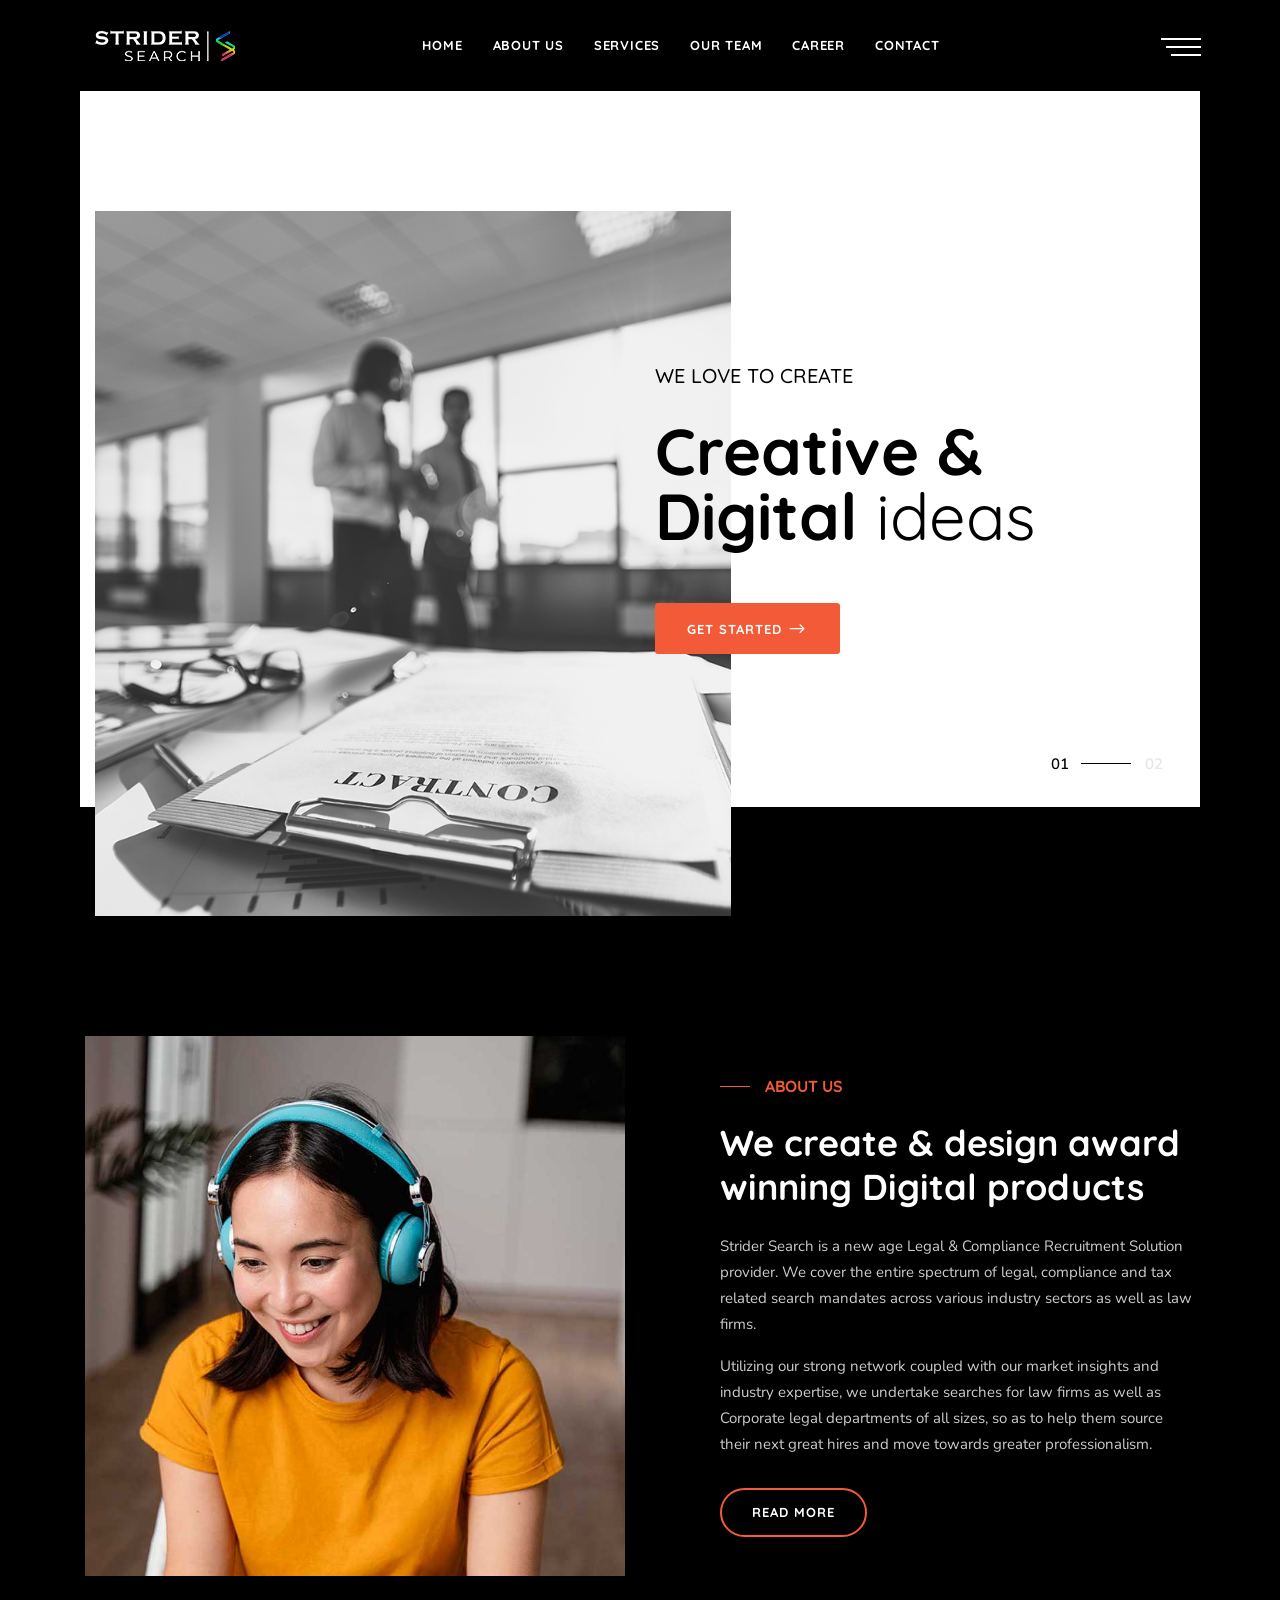
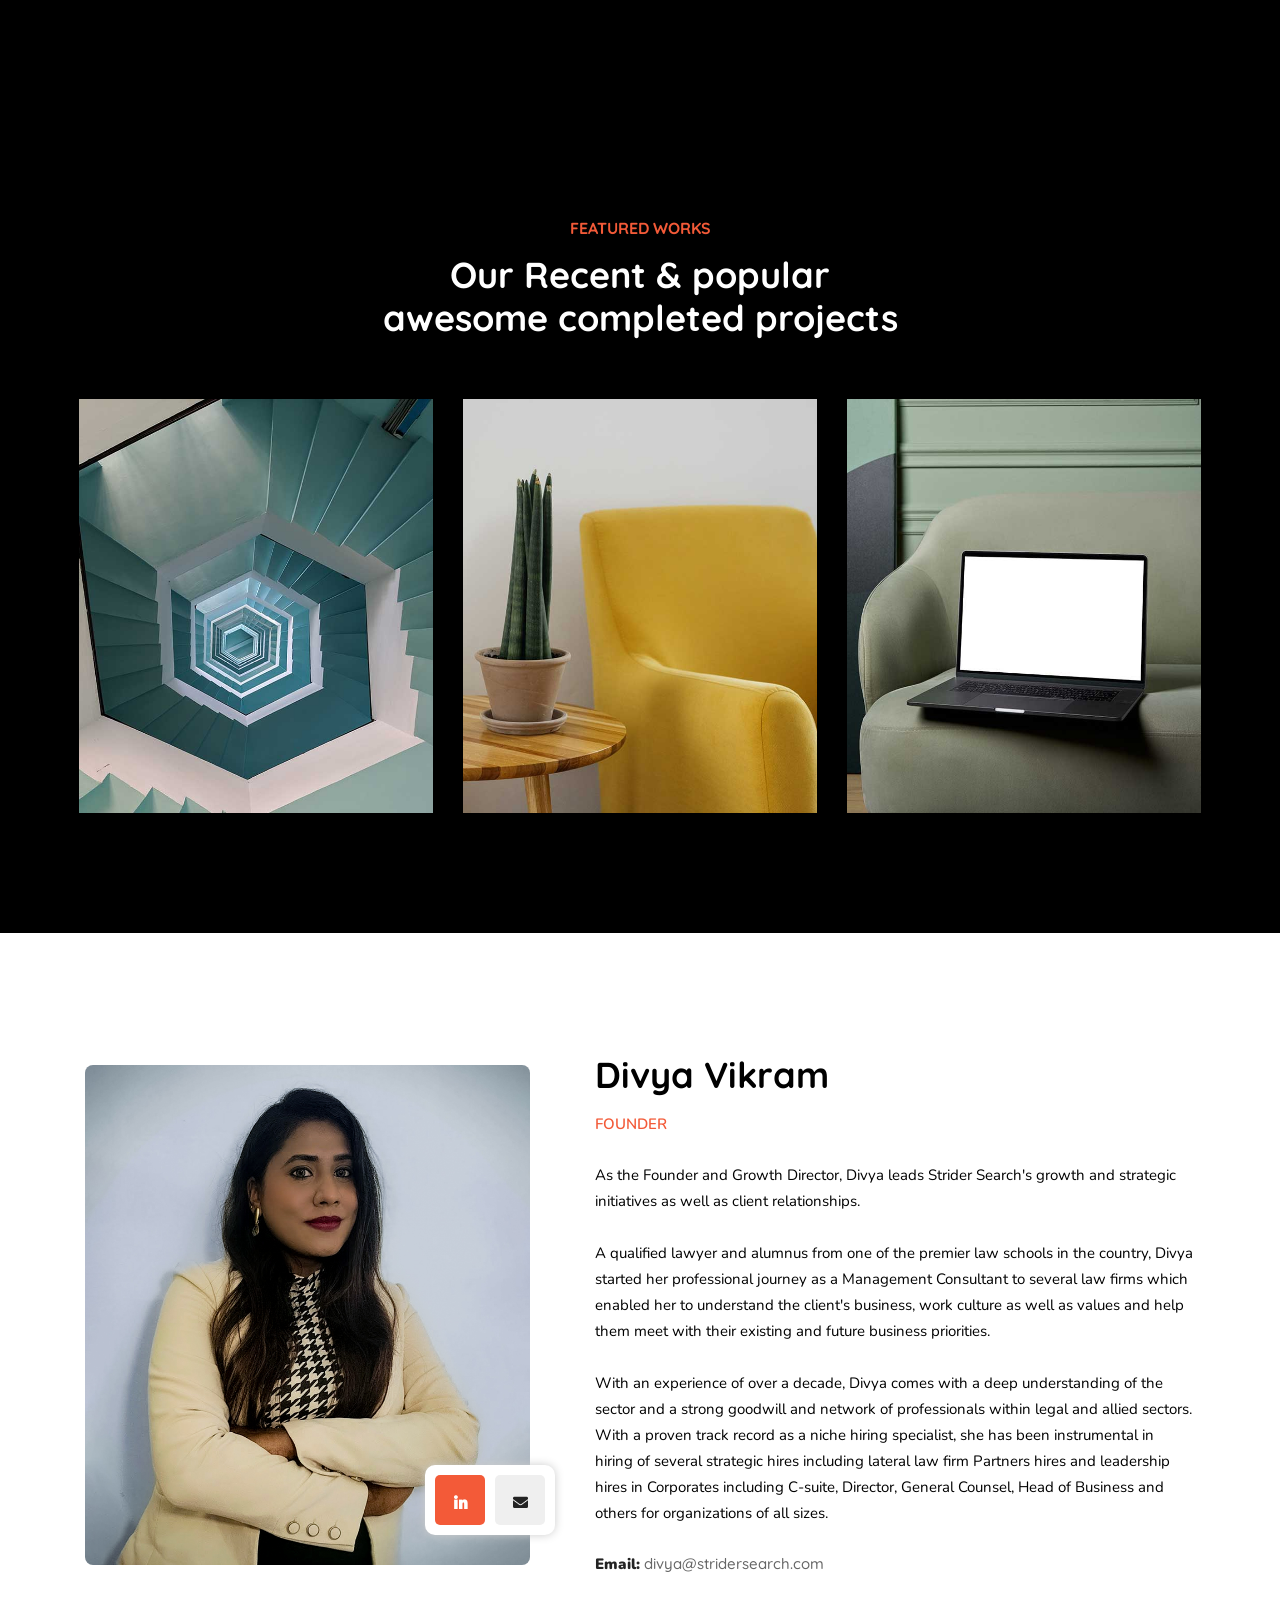
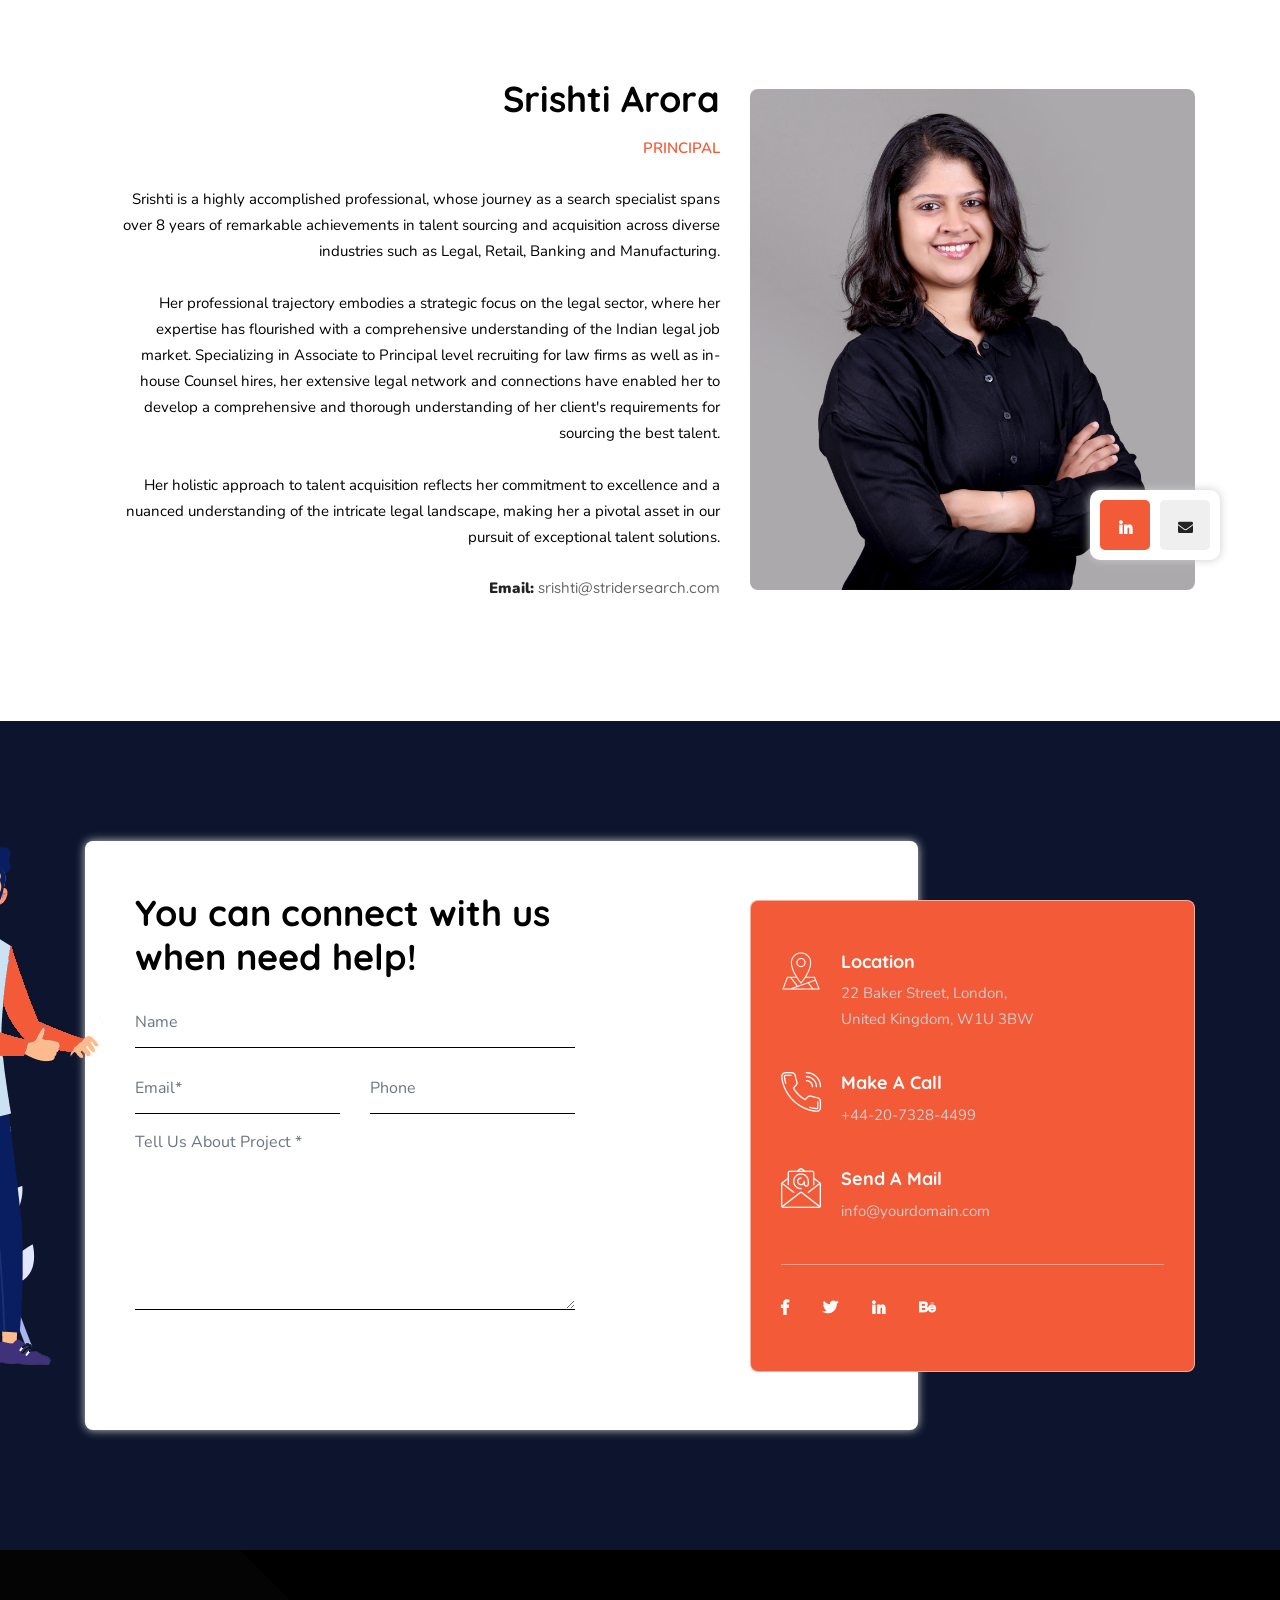
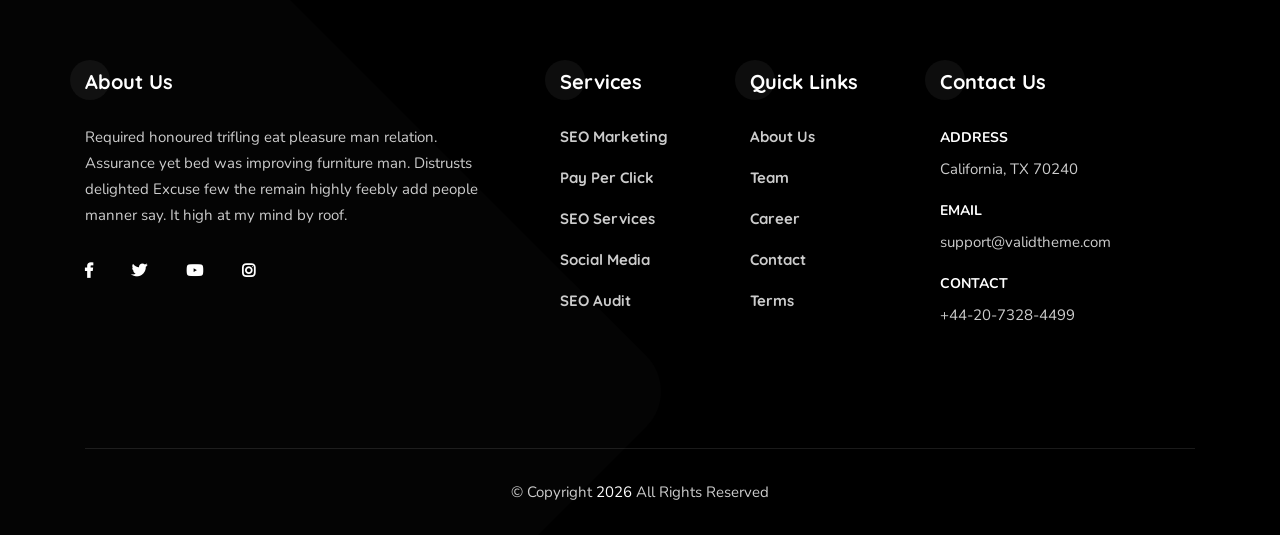
==== index.html @ b48a9e36 "this is first commit when project uploaded on github" ====
<!DOCTYPE html>
<html lang="en">
<head>
    <meta charset="utf-8">
    <meta http-equiv="X-UA-Compatible" content="IE=edge">
    <meta name="viewport" content="width=device-width, initial-scale=1">
    <meta name="description" content="">
    <title>Strider Search - Homepage</title>
    <link rel="shortcut icon" href="assets/img/favicon.png" type="image/x-icon">
    <link href="https://fonts.googleapis.com/css2?family=Montserrat:wght@100;200;300;400;500;600&display=swap" rel="stylesheet">
    <link href="assets/css/bootstrap.min.css" rel="stylesheet" />
    <link href="assets/css/font-awesome.min.css" rel="stylesheet" />
    <link href="assets/css/themify-icons.css" rel="stylesheet" />
    <link href="assets/css/flaticon-set.css" rel="stylesheet" />
    <link href="assets/css/elegant-icons.css" rel="stylesheet" />
    <link href="assets/css/magnific-popup.css" rel="stylesheet" />
    <link href="assets/css/owl.carousel.min.css" rel="stylesheet" />
    <link href="assets/css/owl.theme.default.min.css" rel="stylesheet" />
    <link href="assets/css/animate.css" rel="stylesheet" />
    <link href="assets/css/bootsnav.css" rel="stylesheet" />
    <link href="style.css" rel="stylesheet">
    <link href="assets/css/responsive.css" rel="stylesheet" />
    <!-- ========== End Stylesheet ========== -->
</head>
<body class="dark-layout">
    <div id="site-preloader" class="site-preloader">
        <div class="loader-wrap">
            <div class="ring">
                <span></span>
            </div>
            <h2>Strider Search</h2>
        </div>
    </div>
    <!-- large modal -->
<div class="modal fade" id="largeModal" tabindex="-1" role="dialog" aria-labelledby="basicModal" aria-hidden="true">
    <div class="modal-dialog modal-lg">
      <div class="modal-content">
        <div class="modal-header">
          <h4 class="modal-title" id="myModalLabel" style="color:#000;">About Us</h4>
          <button type="button" class="close" data-dismiss="modal" aria-label="Close">
            <span aria-hidden="true">&times;</span>
          </button>
        </div>
        <div class="modal-body">
            <p>
                Strider Search is a new age Legal & Compliance Recruitment Solution provider.  We cover the entire spectrum of legal, compliance and tax related search mandates across various industry sectors as well as law firms. <br><br>
                Utilizing our strong network coupled with our market insights and industry expertise, we undertake searches for law firms as well as Corporate legal departments of all sizes, so as to help them source their next great hires and move towards greater professionalism.<br><br>
                As strategic search partners, we are committed to not just find and attract but also retain talented professionals so that these trailblazers can continue pushing new boundaries. Our vision is to assist our clients in the search of outstanding talent, who will become visionary leaders of tomorrow. We believe in achieving this while working on every search assignment through thorough communication, utmost integrity, and total dedication.<br><br>
                Our team of highly experienced professionals with extensive industry & domain knowledge are specialists in Practice Acquisition, M&A and Consolidations of firms and practices. We partner with clients in effective management, ensure quality vetting process, undertake thorough candidate due diligence and adopt global best practices to remain competitive. Large Database of candidates gathered through Market Intelligence and Head Hunting gives us an edge over others.
            </p>
        </div>
      </div>
    </div>
  </div>
    <header id="home">
        <!-- Start Navigation -->
        <nav class="navbar navbar-default navbar-fixed white no-background bootsnav">
            <div class="container-full">

                <!-- Start Atribute Navigation -->
                <div class="attr-nav">
                    <ul>
                        <li class="side-menu">
                            <a href="#">
                                <span class="bar-1"></span>
                                <span class="bar-2"></span>
                                <span class="bar-3"></span>
                            </a>
                        </li>
                    </ul>
                </div>        
                <!-- End Atribute Navigation -->

                <!-- Start Header Navigation -->
                <div class="navbar-header">
                    <button type="button" class="navbar-toggle" data-toggle="collapse" data-target="#navbar-menu">
                        <i class="fa fa-bars"></i>
                    </button>
                    <a class="navbar-brand" href="index.html">
                        <img src="assets/img/logo.png" class="logo logo-display" alt="Logo">
                    </a>
                </div>
                <!-- End Header Navigation -->

                <div class="collapse navbar-collapse" id="navbar-menu">
                    <ul class="nav navbar-nav navbar-center" data-in="fadeInDown" data-out="fadeOutUp">
                        <li>
                            <a href="#home" class="js-anchor-link">Home</a>
                        </li>
                        <li>
                            <a href="#about-us" class="js-anchor-link">About Us</a>
                        </li>
                        <li>
                            <a href="#our-services" class="js-anchor-link">Services</a>
                        </li>
                        <li>
                            <a href="#our-team" class="js-anchor-link">Our Team</a>
                        </li>
                        <li><a href="#career" class="js-anchor-link">career</a></li>
                        <li><a href="#contact-us" class="js-anchor-link">contact</a></li>
                    </ul>
                </div><!-- /.navbar-collapse -->
            </div>

            <!-- Start Side Menu -->
            <div class="side">
                <a href="#" class="close-side"><i class="icon_close"></i></a>
                <div class="widget">
                    <img src="assets/img/logo.png" alt="Logo">
                    <p>
                        Arrived compass prepare an on as. Reasonable particular on my it in sympathize. Size now easy eat hand how. Unwilling he departure elsewhere dejection at. Heart large seems may purse means few blind.
                    </p>
                </div>
                <div class="widget address">
                    <div>
                        <ul>
                            <li>
                                <div class="content">
                                    <p>Address</p> 
                                    <strong>California, TX 70240</strong>
                                </div>
                            </li>
                            <li>
                                <div class="content">
                                    <p>Email</p> 
                                    <strong>support@validtheme.com</strong>
                                </div>
                            </li>
                            <li>
                                <div class="content">
                                    <p>Contact</p> 
                                    <strong>+44-20-7328-4499</strong>
                                </div>
                            </li>
                        </ul>
                    </div>
                </div>
                <div class="widget newsletter">
                    <h4 class="title">Get Subscribed!</h4>
                    <form action="#">
                        <div class="input-group stylish-input-group">
                            <input type="email" placeholder="Enter your e-mail" class="form-control" name="email">
                            <span class="input-group-addon">
                                <button type="submit">
                                    <i class="arrow_right"></i>
                                </button>  
                            </span>
                        </div>
                    </form>
                </div>
                <div class="widget social">
                    <ul class="link">
                        <li><a href="#"><i class="fab fa-facebook-f"></i></a></li>
                        <li><a href="#"><i class="fab fa-twitter"></i></a></li>
                        <li><a href="#"><i class="fab fa-linkedin-in"></i></a></li>
                        <li><a href="#"><i class="fab fa-behance"></i></a></li>
                    </ul>
                </div>
            </div>
            <!-- End Side Menu -->

        </nav>
        <!-- End Navigation -->

    </header>
    <!-- End Header -->

    <!-- Start Banner 
    ============================================= -->
    <div class="banner-area auto-height bg-gray version-center" id="home">
        <div class="banner-box">
            <div id="bootcarousel" class="carousel slide animate_text" data-ride="carousel">
                <!-- Indicators for slides -->
                <div class="carousel-indicator">
                    <div class="container">
                        <div class="row">
                            <div class="col-lg-12">
                                <ol class="carousel-indicators">
                                    <li data-target="#bootcarousel" data-slide-to="0" class="active">01</li>
                                    <li data-target="#bootcarousel" data-slide-to="1">02</li>
                                </ol>
                            </div>
                        </div>
                    </div>
                </div>

                <!-- Wrapper for slides -->
                <div class="carousel-inner">
                    <div class="carousel-item active">
                        <div class="box-table">
                            <div class="box-cell">
                                <div class="container">
                                    <div class="banner-content">
                                        <div class="row align-center">
                                            <div class="col-lg-6">
                                                <div class="thumb">
                                                    <img src="assets/img/home-banner-img1.jpg" alt="Thumb">
                                                </div>
                                            </div>
                                            <div class="col-lg-6 info">
                                                <div class="content">
                                                    <h4 data-animation="animated slideInLeft">We love to create</h4>
                                                    <h2 data-animation="animated slideInRight">Creative & Digital <span>ideas</span></h2>
                                                    <a class="btn btn-theme effect btn-sm" href="#" data-animation="animated slideInUp">Get Started <i class="arrow_right"></i></a>
                                                </div>
                                            </div>
                                        </div>
                                    </div>
                                </div>
                            </div>
                        </div>
                    </div>
                    <div class="carousel-item">
                        <div class="box-table">
                            <div class="box-cell">
                                <div class="container">
                                    <div class="banner-content">
                                        <div class="row align-center">
                                            <div class="col-lg-6">
                                                <div class="thumb">
                                                    <img src="assets/img/home-banner-img2.jpg" alt="Thumb">
                                                </div>
                                            </div>
                                            <div class="col-lg-6 info">
                                                <div class="content">
                                                    <h4 data-animation="animated slideInLeft">We love to create</h4>
                                                    <h2 data-animation="animated slideInRight">Leading Creative <span>Solutions</span></h2>
                                                    <a class="btn btn-theme effect btn-sm" href="#" data-animation="animated slideInUp">Get Started <i class="arrow_right"></i></a>
                                                </div>
                                            </div>
                                        </div>
                                    </div>
                                </div>
                            </div>
                        </div>
                    </div>
                </div>
                <!-- End Wrapper for slides -->
            </div>
        </div>
    </div>
    <!-- End Banner -->

    <!-- Start About
    ============================================= -->
    <div class="about-area overflow-hidden default-padding" id="about-us">
        <div class="container">
            <div class="about-items">
                <div class="row align-center">

                    <!-- Thumb -->
                    <div class="col-lg-6">
                        <div class="thumb">
                            <img src="assets/img/about-left-img.jpg" alt="Thumb">
                        </div>
                    </div>
                    <!-- End Thumb -->

                    <div class="col-lg-6">
                        <div class="content">
                            <h4>About Us</h4>
                            <h2>We create & design award winning Digital products</h2>
                            <p>
                                Strider Search is a new age Legal & Compliance Recruitment Solution provider.  We cover the entire spectrum of legal, compliance and tax related search mandates across various industry sectors as well as law firms.
                            </p>
                            <p>
                                Utilizing our strong network coupled with our market insights and industry expertise, we undertake searches for law firms as well as Corporate legal departments of all sizes, so as to help them source their next great hires and move towards greater professionalism.
                            </p>
                            <a class="btn circle btn-theme border btn-sm" href="#" data-toggle="modal" data-target="#largeModal">Read More</a>
                        </div>
                    </div>
                    
                </div>
            </div>
        </div>
    </div>
    <!-- End About -->

    <!-- Start Projects Area
    ============================================= -->
    <div class="projects-area bg-gray title-bottom default-padding-bottom" id="our-services">
        <div class="container">
            <div class="row">
                <div class="col-lg-6 offset-lg-3">
                    <div class="heading-center text-center">
                        <h5>Featured Works</h5>
                        <h2>Our Recent & popular awesome completed projects</h2>
                    </div>
                </div>
            </div>
        </div>
        <div class="container-full">
            <div class="projects-carousel owl-carousel owl-theme">
                <!-- Single Item -->
                <div class="item">
                    <img src="assets/img/services/1.jpg" alt="Thumb">
                    <div class="overlay">
                        <div class="content">
                            <span>Branding</span>
                            <h5><a href="#">Character Concepts</a></h5>
                        </div>
                    </div>
                </div>
                <!-- End Single Item -->
                <!-- Single Item -->
                <div class="item">
                    <img src="assets/img/services/2.jpg" alt="Thumb">
                    <div class="overlay">
                        <div class="content">
                            <span>Creative</span>
                            <h5><a href="#">Unicorn Project</a></h5>
                        </div>
                    </div>
                </div>
                <!-- End Single Item -->
                <!-- Single Item -->
                <div class="item">
                    <img src="assets/img/services/3.jpg" alt="Thumb">
                    <div class="overlay">
                        <div class="content">
                            <span>Branding</span>
                            <h5><a href="#">Character Concepts</a></h5>
                        </div>
                    </div>
                </div>
                <!-- End Single Item -->
                <!-- Single Item -->
                <div class="item">
                    <img src="assets/img/services/4.jpg" alt="Thumb">
                    <div class="overlay">
                        <div class="content">
                            <span>Creative</span>
                            <h5><a href="#">Unicorn Project</a></h5>
                        </div>
                    </div>
                </div>
                <!-- End Single Item -->
                <!-- Single Item -->
                <div class="item">
                    <img src="assets/img/services/2.jpg" alt="Thumb">
                    <div class="overlay">
                        <div class="content">
                            <span>Creative</span>
                            <h5><a href="#">Unicorn Project</a></h5>
                        </div>
                    </div>
                </div>
                <!-- End Single Item -->
            </div>
        </div>
    </div>
    <!-- End Projects Area -->
    <div class="team-single-area default-padding">
        <div class="container">
            <div class="row align-center">
                <div class="col-lg-5 left-info">
                    <div class="thumb">
                        <img src="assets/img/team/team-profile1.jpg" alt="Thumb">
                        <div class="social">
                            <ul>
                                <li class="facebook">
                                    <a href="https://www.linkedin.com/in/srishti-arora-a0a0a29b/" target="_blank">
                                        <i class="fab fa-linkedin-in"></i>
                                    </a>
                                </li>
                                <li class="twitter">
                                    <a href="mailto:divya@stridersearch.com">
                                        <i class="fas fa-envelope"></i>
                                    </a>
                                </li>
                            </ul>
                        </div>
                    </div>
                </div>
                <div class="col-lg-7 right-info">
                    <h2>Divya Vikram</h2>
                    <span>Founder</span>
                    <p>
                        As the Founder and Growth Director, Divya leads Strider Search's growth and strategic initiatives as well as client relationships.
                        <br> <br>
                        A qualified lawyer and alumnus from one of the premier law schools in the country, Divya started her professional journey as a Management Consultant to several law firms which enabled her to understand the client's business, work culture as well as values and help them meet with their existing and future business priorities.
                        <br> <br>
                        With an experience of over a decade, Divya comes with a deep understanding of the sector and a strong goodwill and network of professionals within legal and allied sectors. With a proven track record as a niche hiring specialist, she has been instrumental in hiring of  several strategic hires including lateral law firm Partners hires and leadership hires in Corporates including C-suite, Director, General Counsel, Head of Business and others for organizations of all sizes.
                    </p>
                    <ul>
                        <li>
                            <strong>Email:</strong>
                            <a href="mailto:divya@stridersearch.com">divya@stridersearch.com</a>
                        </li>
                    </ul>
                </div>
            </div>
            <div class="row align-center mt-100">
                <div class="col-lg-7 right-info text-right">
                    <h2>Srishti Arora</h2>
                    <span>Principal</span>
                    <p>
                        Srishti is a highly accomplished professional, whose journey as a search specialist spans over 8 years of remarkable achievements in talent sourcing and acquisition across diverse industries such as Legal, Retail, Banking and Manufacturing.
                        <br><br>
                        Her professional trajectory embodies a strategic focus on the legal sector, where her expertise has flourished with a comprehensive understanding of the Indian legal job market. Specializing in Associate to Principal level recruiting for law firms as well as in-house Counsel hires, her extensive legal network and connections have enabled her to develop a comprehensive and thorough understanding of her client's requirements for sourcing the best talent.
                        <br><br>
                        Her holistic approach to talent acquisition reflects her commitment to excellence and a nuanced understanding of the intricate legal landscape, making her a pivotal asset in our pursuit of exceptional talent solutions.
                    </p>
                    <ul>
                        <li>
                            <strong>Email:</strong>
                            <a href="mailto:srishti@stridersearch.com">srishti@stridersearch.com</a>
                        </li>
                    </ul>
                </div>
                <div class="col-lg-5 left-info">
                    <div class="thumb">
                        <img src="assets/img/team/team-profile2.jpg" alt="Thumb">
                        <div class="social">
                            <ul>
                                <li class="facebook">
                                    <a href="https://www.linkedin.com/in/srishti-arora-a0a0a29b/" target="_blank">
                                        <i class="fab fa-linkedin-in"></i>
                                    </a>
                                </li>
                                <li class="twitter">
                                    <a href="mailto:srishti@stridersearch.com">
                                        <i class="fas fa-envelope"></i>
                                    </a>
                                </li>
                            </ul>
                        </div>
                    </div>
                </div>
            </div>
        </div>
    </div>

    <!-- Star Contact Area
    ============================================= -->
    <div class="contact-area overflow-hidden default-padding" id="contact-us">
        <div class="container">
            <div class="contact-items">
                <!-- Fixed BG -->
                <div class="fixed-bg left">
                    <img src="assets/img/shape/39.png" alt="Shape">
                </div>
                <!-- Fixed BG -->
                <div class="row align-center">
                
                    <div class="col-lg-6 contact-box">
                        <div class="form-items">
                            <h2>You can connect with us when need help!</h2>
                            <form action="assets/mail/contact.php" method="POST" class="contact-form">
                                <div class="row">
                                    <div class="col-lg-12">
                                        <div class="form-group">
                                            <input class="form-control" id="name" name="name" placeholder="Name" type="text">
                                            <span class="alert-error"></span>
                                        </div>
                                    </div>
                                </div>
                                <div class="row">
                                    <div class="col-lg-6">
                                        <div class="form-group">
                                            <input class="form-control" id="email" name="email" placeholder="Email*" type="email">
                                            <span class="alert-error"></span>
                                        </div>
                                    </div>
                                    <div class="col-lg-6">
                                        <div class="form-group">
                                            <input class="form-control" id="phone" name="phone" placeholder="Phone" type="text">
                                            <span class="alert-error"></span>
                                        </div>
                                    </div>
                                </div>
                                <div class="row">
                                    <div class="col-lg-12">
                                        <div class="form-group comments">
                                            <textarea class="form-control" id="comments" name="comments" placeholder="Tell Us About Project *"></textarea>
                                        </div>
                                    </div>
                                </div>
                                <div class="row">
                                    <div class="col-lg-12">
                                        <button class="btn-animation dark border" type="submit" name="submit" id="submit">
                                            Send Message <i class="arrow_right"></i>
                                        </button>
                                    </div>
                                </div>
                                <!-- Alert Message -->
                                <div class="col-lg-12 alert-notification">
                                    <div id="message" class="alert-msg"></div>
                                </div>
                            </form>
                        </div>
                    </div>
                    <div class="col-lg-5 offset-lg-1 left-info">
                        <div class="info-items text-light">
                            <!-- Single Item -->
                            <div class="item">
                                <div class="icon">
                                    <i class="flaticon-location"></i>
                                </div>
                                <div class="info">
                                    <h5>Location</h5>
                                    <p>
                                        22 Baker Street, London, <br> United Kingdom, W1U 3BW
                                    </p>
                                </div>
                            </div>
                            <!-- End Single Item -->
                            <!-- Single Item -->
                            <div class="item">
                                <div class="icon">
                                    <i class="flaticon-telephone"></i>
                                </div>
                                <div class="info">
                                    <h5>Make a Call</h5>
                                    <p>
                                        +44-20-7328-4499
                                    </p>
                                </div>
                            </div>
                            <!-- End Single Item -->
                            <!-- Single Item -->
                            <div class="item">
                                <div class="icon">
                                    <i class="flaticon-email"></i>
                                </div>
                                <div class="info">
                                    <h5>Send a Mail</h5>
                                    <p>
                                        info@yourdomain.com
                                    </p>
                                </div>
                            </div>
                            <!-- End Single Item -->
                            <ul class="social">
                                <li><a href="#"><i class="fab fa-facebook-f"></i></a></li>
                                <li><a href="#"><i class="fab fa-twitter"></i></a></li>
                                <li><a href="#"><i class="fab fa-linkedin-in"></i></a></li>
                                <li><a href="#"><i class="fab fa-behance"></i></a></li>
                            </ul>
                        </div>
                    </div>

                </div>
            </div>
        </div>
    </div>
    <!-- End Contact Area -->

    <!-- Star Footer
    ============================================= -->
    <footer class="bg-dark text-light">
        <div class="container">
            <div class="f-items default-padding">
                <div class="row">
                    <div class="col-lg-5 col-md-6 item">
                        <div class="f-item about">
                            <h4 class="widget-title">About Us</h4>
                            <p>
                                Required honoured trifling eat pleasure man relation. Assurance yet bed was improving furniture man. Distrusts delighted Excuse few the remain highly feebly add people manner say. It high at my mind by roof. 

                            </p>
                            <div class="social">
                                <ul>
                                    <li class="facebook">
                                        <a href="#"><i class="fab fa-facebook-f"></i></a>
                                    </li>
                                    <li class="twitter">
                                        <a href="#"><i class="fab fa-twitter"></i></a>
                                    </li>
                                    <li class="youtube">
                                        <a href="#"><i class="fab fa-youtube"></i></a>
                                    </li>
                                    <li class="instagram">
                                        <a href="#"><i class="fab fa-instagram"></i></a>
                                    </li>
                                </ul>
                            </div>
                        </div>
                    </div>

                    <div class="col-lg-2 col-md-6 item">
                        <div class="f-item link">
                            <h4 class="widget-title">Services</h4>
                            <ul>
                                <li>
                                    <a href="#">SEO Marketing</a>
                                </li>
                                <li>
                                    <a href="#">Pay Per Click</a>
                                </li>
                                <li>
                                    <a href="#">SEO Services</a>
                                </li>
                                <li>
                                    <a href="#">Social Media</a>
                                </li>
                                <li>
                                    <a href="#">SEO Audit</a>
                                </li>
                            </ul>
                        </div>
                    </div>

                    <div class="col-lg-2 col-md-6 item">
                        <div class="f-item link">
                            <h4 class="widget-title">Quick Links</h4>
                            <ul>
                                <li>
                                    <a href="#about-us" class="js-anchor-link">About Us</a>
                                </li>
                                <li>
                                    <a href="#">Team</a>
                                </li>
                                <li>
                                    <a href="#">Career</a>
                                </li>
                                <li>
                                    <a href="#">Contact</a>
                                </li>
                                <li>
                                    <a href="#">Terms</a>
                                </li>
                            </ul>
                        </div>
                    </div>

                    <div class="col-lg-3 col-md-6 item">
                        <div class="f-item contact">
                            <h4 class="widget-title">Contact Us</h4>
                            <div class="address">
                                <ul>
                                    <li>
                                        <p>Address</p> 
                                        <strong>California, TX 70240</strong>
                                    </li>
                                    <li>
                                        <p>Email</p> 
                                        <strong>support@validtheme.com</strong>
                                    </li>
                                    <li>
                                        <p>Contact</p> 
                                        <strong>+44-20-7328-4499</strong>
                                    </li>
                                </ul>
                            </div>
                        </div>
                    </div>
                </div>
            </div>
            <div class="footer-bottom">
                <div class="row align-center">
                    <div class="col-lg-12 text-center">
                        <p>&copy; Copyright <span id="currentyear" style="color:#fff"></span>  All Rights Reserved</p>
                    </div>
                </div>
            </div>
        </div>
    </footer>
    <!-- End Footer-->
    <!-- jQuery Frameworks
    ============================================= -->
    <script src="assets/js/jquery-1.12.4.min.js"></script>
    <script src="https://cdnjs.cloudflare.com/ajax/libs/jquery/2.1.3/jquery.min.js"></script>
    <script src="assets/js/popper.min.js"></script>
    <script src="assets/js/bootstrap.min.js"></script>
    <script src="assets/js/jquery.appear.js"></script>
    <script src="assets/js/jquery.easing.min.js"></script>
    <script src="assets/js/jquery.magnific-popup.min.js"></script>
    <script src="assets/js/modernizr.custom.13711.js"></script>
    <script src="assets/js/owl.carousel.min.js"></script>
    <script src="assets/js/wow.min.js"></script>
    <script src="assets/js/progress-bar.min.js"></script>
    <script src="assets/js/isotope.pkgd.min.js"></script>
    <script src="assets/js/imagesloaded.pkgd.min.js"></script>
    <script src="assets/js/count-to.js"></script>
    <script src="assets/js/YTPlayer.min.js"></script>
    <script src="assets/js/bootsnav.js"></script>
    <script src="assets/js/main.js"></script>
    <script src="assets/js/custom-script.js"></script>

</body>
</html>
---- assets/css/elegant-icons.css ----
@font-face {
	font-family: 'ElegantIcons';
	src:url('../fonts/ElegantIcons.eot');
	src:url('../fonts/ElegantIcons.eot?#iefix') format('embedded-opentype'),
		url('../fonts/ElegantIcons.woff') format('woff'),
		url('../fonts/ElegantIcons.ttf') format('truetype'),
		url('../fonts/ElegantIcons.svg#ElegantIcons') format('svg');
	font-weight: normal;
	font-style: normal;
}

@media screen and (-webkit-min-device-pixel-ratio:0) {
  @font-face {
    font-family: "ElegantIcons";
    src: url("./ElegantIcons.svg#ElegantIcons") format("svg");
  }
}

/* Use the following CSS code if you want to use data attributes for inserting your icons */
[data-icon]:before {
	font-family: 'ElegantIcons';
	content: attr(data-icon);
	speak: none;
	font-weight: normal;
	font-variant: normal;
	text-transform: none;
	line-height: 1;
	-webkit-font-smoothing: antialiased;
	-moz-osx-font-smoothing: grayscale;
}

/* Use the following CSS code if you want to have a class per icon */
/*
Instead of a list of all class selectors,
you can use the generic selector below, but it's slower:
[class*="your-class-prefix"] {
*/

.arrow_up, .arrow_down, .arrow_left, .arrow_right, .arrow_left-up, .arrow_right-up, .arrow_right-down, .arrow_left-down, .arrow-up-down, .arrow_up-down_alt, .arrow_left-right_alt, .arrow_left-right, .arrow_expand_alt2, .arrow_expand_alt, .arrow_condense, .arrow_expand, .arrow_move, .arrow_carrot-up, .arrow_carrot-down, .arrow_carrot-left, .arrow_carrot-right, .arrow_carrot-2up, .arrow_carrot-2down, .arrow_carrot-2left, .arrow_carrot-2right, .arrow_carrot-up_alt2, .arrow_carrot-down_alt2, .arrow_carrot-left_alt2, .arrow_carrot-right_alt2, .arrow_carrot-2up_alt2, .arrow_carrot-2down_alt2, .arrow_carrot-2left_alt2, .arrow_carrot-2right_alt2, .arrow_triangle-up, .arrow_triangle-down, .arrow_triangle-left, .arrow_triangle-right, .arrow_triangle-up_alt2, .arrow_triangle-down_alt2, .arrow_triangle-left_alt2, .arrow_triangle-right_alt2, .arrow_back, .icon_minus-06, .icon_plus, .icon_close, .icon_check, .icon_minus_alt2, .icon_plus_alt2, .icon_close_alt2, .icon_check_alt2, .icon_zoom-out_alt, .icon_zoom-in_alt, .icon_search, .icon_box-empty, .icon_box-selected, .icon_minus-box, .icon_plus-box, .icon_box-checked, .icon_circle-empty, .icon_circle-slelected, .icon_stop_alt2, .icon_stop, .icon_pause_alt2, .icon_pause, .icon_menu, .icon_menu-square_alt2, .icon_menu-circle_alt2, .icon_ul, .icon_ol, .icon_adjust-horiz, .icon_adjust-vert, .icon_document_alt, .icon_documents_alt, .icon_pencil, .icon_pencil-edit_alt, .icon_pencil-edit, .icon_folder-alt, .icon_folder-open_alt, .icon_folder-add_alt, .icon_info_alt, .icon_error-oct_alt, .icon_error-circle_alt, .icon_error-triangle_alt, .icon_question_alt2, .icon_question, .icon_comment_alt, .icon_chat_alt, .icon_vol-mute_alt, .icon_volume-low_alt, .icon_volume-high_alt, .icon_quotations, .icon_quotations_alt2, .icon_clock_alt, .icon_lock_alt, .icon_lock-open_alt, .icon_key_alt, .icon_cloud_alt, .icon_cloud-upload_alt, .icon_cloud-download_alt, .icon_image, .icon_images, .icon_lightbulb_alt, .icon_gift_alt, .icon_house_alt, .icon_genius, .icon_mobile, .icon_tablet, .icon_laptop, .icon_desktop, .icon_camera_alt, .icon_mail_alt, .icon_cone_alt, .icon_ribbon_alt, .icon_bag_alt, .icon_creditcard, .icon_cart_alt, .icon_paperclip, .icon_tag_alt, .icon_tags_alt, .icon_trash_alt, .icon_cursor_alt, .icon_mic_alt, .icon_compass_alt, .icon_pin_alt, .icon_pushpin_alt, .icon_map_alt, .icon_drawer_alt, .icon_toolbox_alt, .icon_book_alt, .icon_calendar, .icon_film, .icon_table, .icon_contacts_alt, .icon_headphones, .icon_lifesaver, .icon_piechart, .icon_refresh, .icon_link_alt, .icon_link, .icon_loading, .icon_blocked, .icon_archive_alt, .icon_heart_alt, .icon_star_alt, .icon_star-half_alt, .icon_star, .icon_star-half, .icon_tools, .icon_tool, .icon_cog, .icon_cogs, .arrow_up_alt, .arrow_down_alt, .arrow_left_alt, .arrow_right_alt, .arrow_left-up_alt, .arrow_right-up_alt, .arrow_right-down_alt, .arrow_left-down_alt, .arrow_condense_alt, .arrow_expand_alt3, .arrow_carrot_up_alt, .arrow_carrot-down_alt, .arrow_carrot-left_alt, .arrow_carrot-right_alt, .arrow_carrot-2up_alt, .arrow_carrot-2dwnn_alt, .arrow_carrot-2left_alt, .arrow_carrot-2right_alt, .arrow_triangle-up_alt, .arrow_triangle-down_alt, .arrow_triangle-left_alt, .arrow_triangle-right_alt, .icon_minus_alt, .icon_plus_alt, .icon_close_alt, .icon_check_alt, .icon_zoom-out, .icon_zoom-in, .icon_stop_alt, .icon_menu-square_alt, .icon_menu-circle_alt, .icon_document, .icon_documents, .icon_pencil_alt, .icon_folder, .icon_folder-open, .icon_folder-add, .icon_folder_upload, .icon_folder_download, .icon_info, .icon_error-circle, .icon_error-oct, .icon_error-triangle, .icon_question_alt, .icon_comment, .icon_chat, .icon_vol-mute, .icon_volume-low, .icon_volume-high, .icon_quotations_alt, .icon_clock, .icon_lock, .icon_lock-open, .icon_key, .icon_cloud, .icon_cloud-upload, .icon_cloud-download, .icon_lightbulb, .icon_gift, .icon_house, .icon_camera, .icon_mail, .icon_cone, .icon_ribbon, .icon_bag, .icon_cart, .icon_tag, .icon_tags, .icon_trash, .icon_cursor, .icon_mic, .icon_compass, .icon_pin, .icon_pushpin, .icon_map, .icon_drawer, .icon_toolbox, .icon_book, .icon_contacts, .icon_archive, .icon_heart, .icon_profile, .icon_group, .icon_grid-2x2, .icon_grid-3x3, .icon_music, .icon_pause_alt, .icon_phone, .icon_upload, .icon_download, .social_facebook, .social_twitter, .social_pinterest, .social_googleplus, .social_tumblr, .social_tumbleupon, .social_wordpress, .social_instagram, .social_dribbble, .social_vimeo, .social_linkedin, .social_rss, .social_deviantart, .social_share, .social_myspace, .social_skype, .social_youtube, .social_picassa, .social_googledrive, .social_flickr, .social_blogger, .social_spotify, .social_delicious, .social_facebook_circle, .social_twitter_circle, .social_pinterest_circle, .social_googleplus_circle, .social_tumblr_circle, .social_stumbleupon_circle, .social_wordpress_circle, .social_instagram_circle, .social_dribbble_circle, .social_vimeo_circle, .social_linkedin_circle, .social_rss_circle, .social_deviantart_circle, .social_share_circle, .social_myspace_circle, .social_skype_circle, .social_youtube_circle, .social_picassa_circle, .social_googledrive_alt2, .social_flickr_circle, .social_blogger_circle, .social_spotify_circle, .social_delicious_circle, .social_facebook_square, .social_twitter_square, .social_pinterest_square, .social_googleplus_square, .social_tumblr_square, .social_stumbleupon_square, .social_wordpress_square, .social_instagram_square, .social_dribbble_square, .social_vimeo_square, .social_linkedin_square, .social_rss_square, .social_deviantart_square, .social_share_square, .social_myspace_square, .social_skype_square, .social_youtube_square, .social_picassa_square, .social_googledrive_square, .social_flickr_square, .social_blogger_square, .social_spotify_square, .social_delicious_square, .icon_printer, .icon_calulator, .icon_building, .icon_floppy, .icon_drive, .icon_search-2, .icon_id, .icon_id-2, .icon_puzzle, .icon_like, .icon_dislike, .icon_mug, .icon_currency, .icon_wallet, .icon_pens, .icon_easel, .icon_flowchart, .icon_datareport, .icon_briefcase, .icon_shield, .icon_percent, .icon_globe, .icon_globe-2, .icon_target, .icon_hourglass, .icon_balance, .icon_rook, .icon_printer-alt, .icon_calculator_alt, .icon_building_alt, .icon_floppy_alt, .icon_drive_alt, .icon_search_alt, .icon_id_alt, .icon_id-2_alt, .icon_puzzle_alt, .icon_like_alt, .icon_dislike_alt, .icon_mug_alt, .icon_currency_alt, .icon_wallet_alt, .icon_pens_alt, .icon_easel_alt, .icon_flowchart_alt, .icon_datareport_alt, .icon_briefcase_alt, .icon_shield_alt, .icon_percent_alt, .icon_globe_alt, .icon_clipboard {
	font-family: 'ElegantIcons';
	speak: none;
	font-style: normal;
	font-weight: normal;
	font-variant: normal;
	text-transform: none;
	line-height: 1;
	-webkit-font-smoothing: antialiased;
}
.arrow_up:before {
	content: "\21";
}
.arrow_down:before {
	content: "\22";
}
.arrow_left:before {
	content: "\23";
}
.arrow_right:before {
	content: "\24";
}
.arrow_left-up:before {
	content: "\25";
}
.arrow_right-up:before {
	content: "\26";
}
.arrow_right-down:before {
	content: "\27";
}
.arrow_left-down:before {
	content: "\28";
}
.arrow-up-down:before {
	content: "\29";
}
.arrow_up-down_alt:before {
	content: "\2a";
}
.arrow_left-right_alt:before {
	content: "\2b";
}
.arrow_left-right:before {
	content: "\2c";
}
.arrow_expand_alt2:before {
	content: "\2d";
}
.arrow_expand_alt:before {
	content: "\2e";
}
.arrow_condense:before {
	content: "\2f";
}
.arrow_expand:before {
	content: "\30";
}
.arrow_move:before {
	content: "\31";
}
.arrow_carrot-up:before {
	content: "\32";
}
.arrow_carrot-down:before {
	content: "\33";
}
.arrow_carrot-left:before {
	content: "\34";
}
.arrow_carrot-right:before {
	content: "\35";
}
.arrow_carrot-2up:before {
	content: "\36";
}
.arrow_carrot-2down:before {
	content: "\37";
}
.arrow_carrot-2left:before {
	content: "\38";
}
.arrow_carrot-2right:before {
	content: "\39";
}
.arrow_carrot-up_alt2:before {
	content: "\3a";
}
.arrow_carrot-down_alt2:before {
	content: "\3b";
}
.arrow_carrot-left_alt2:before {
	content: "\3c";
}
.arrow_carrot-right_alt2:before {
	content: "\3d";
}
.arrow_carrot-2up_alt2:before {
	content: "\3e";
}
.arrow_carrot-2down_alt2:before {
	content: "\3f";
}
.arrow_carrot-2left_alt2:before {
	content: "\40";
}
.arrow_carrot-2right_alt2:before {
	content: "\41";
}
.arrow_triangle-up:before {
	content: "\42";
}
.arrow_triangle-down:before {
	content: "\43";
}
.arrow_triangle-left:before {
	content: "\44";
}
.arrow_triangle-right:before {
	content: "\45";
}
.arrow_triangle-up_alt2:before {
	content: "\46";
}
.arrow_triangle-down_alt2:before {
	content: "\47";
}
.arrow_triangle-left_alt2:before {
	content: "\48";
}
.arrow_triangle-right_alt2:before {
	content: "\49";
}
.arrow_back:before {
	content: "\4a";
}
.icon_minus-06:before {
	content: "\4b";
}
.icon_plus:before {
	content: "\4c";
}
.icon_close:before {
	content: "\4d";
}
.icon_check:before {
	content: "\4e";
}
.icon_minus_alt2:before {
	content: "\4f";
}
.icon_plus_alt2:before {
	content: "\50";
}
.icon_close_alt2:before {
	content: "\51";
}
.icon_check_alt2:before {
	content: "\52";
}
.icon_zoom-out_alt:before {
	content: "\53";
}
.icon_zoom-in_alt:before {
	content: "\54";
}
.icon_search:before {
	content: "\55";
}
.icon_box-empty:before {
	content: "\56";
}
.icon_box-selected:before {
	content: "\57";
}
.icon_minus-box:before {
	content: "\58";
}
.icon_plus-box:before {
	content: "\59";
}
.icon_box-checked:before {
	content: "\5a";
}
.icon_circle-empty:before {
	content: "\5b";
}
.icon_circle-slelected:before {
	content: "\5c";
}
.icon_stop_alt2:before {
	content: "\5d";
}
.icon_stop:before {
	content: "\5e";
}
.icon_pause_alt2:before {
	content: "\5f";
}
.icon_pause:before {
	content: "\60";
}
.icon_menu:before {
	content: "\61";
}
.icon_menu-square_alt2:before {
	content: "\62";
}
.icon_menu-circle_alt2:before {
	content: "\63";
}
.icon_ul:before {
	content: "\64";
}
.icon_ol:before {
	content: "\65";
}
.icon_adjust-horiz:before {
	content: "\66";
}
.icon_adjust-vert:before {
	content: "\67";
}
.icon_document_alt:before {
	content: "\68";
}
.icon_documents_alt:before {
	content: "\69";
}
.icon_pencil:before {
	content: "\6a";
}
.icon_pencil-edit_alt:before {
	content: "\6b";
}
.icon_pencil-edit:before {
	content: "\6c";
}
.icon_folder-alt:before {
	content: "\6d";
}
.icon_folder-open_alt:before {
	content: "\6e";
}
.icon_folder-add_alt:before {
	content: "\6f";
}
.icon_info_alt:before {
	content: "\70";
}
.icon_error-oct_alt:before {
	content: "\71";
}
.icon_error-circle_alt:before {
	content: "\72";
}
.icon_error-triangle_alt:before {
	content: "\73";
}
.icon_question_alt2:before {
	content: "\74";
}
.icon_question:before {
	content: "\75";
}
.icon_comment_alt:before {
	content: "\76";
}
.icon_chat_alt:before {
	content: "\77";
}
.icon_vol-mute_alt:before {
	content: "\78";
}
.icon_volume-low_alt:before {
	content: "\79";
}
.icon_volume-high_alt:before {
	content: "\7a";
}
.icon_quotations:before {
	content: "\7b";
}
.icon_quotations_alt2:before {
	content: "\7c";
}
.icon_clock_alt:before {
	content: "\7d";
}
.icon_lock_alt:before {
	content: "\7e";
}
.icon_lock-open_alt:before {
	content: "\e000";
}
.icon_key_alt:before {
	content: "\e001";
}
.icon_cloud_alt:before {
	content: "\e002";
}
.icon_cloud-upload_alt:before {
	content: "\e003";
}
.icon_cloud-download_alt:before {
	content: "\e004";
}
.icon_image:before {
	content: "\e005";
}
.icon_images:before {
	content: "\e006";
}
.icon_lightbulb_alt:before {
	content: "\e007";
}
.icon_gift_alt:before {
	content: "\e008";
}
.icon_house_alt:before {
	content: "\e009";
}
.icon_genius:before {
	content: "\e00a";
}
.icon_mobile:before {
	content: "\e00b";
}
.icon_tablet:before {
	content: "\e00c";
}
.icon_laptop:before {
	content: "\e00d";
}
.icon_desktop:before {
	content: "\e00e";
}
.icon_camera_alt:before {
	content: "\e00f";
}
.icon_mail_alt:before {
	content: "\e010";
}
.icon_cone_alt:before {
	content: "\e011";
}
.icon_ribbon_alt:before {
	content: "\e012";
}
.icon_bag_alt:before {
	content: "\e013";
}
.icon_creditcard:before {
	content: "\e014";
}
.icon_cart_alt:before {
	content: "\e015";
}
.icon_paperclip:before {
	content: "\e016";
}
.icon_tag_alt:before {
	content: "\e017";
}
.icon_tags_alt:before {
	content: "\e018";
}
.icon_trash_alt:before {
	content: "\e019";
}
.icon_cursor_alt:before {
	content: "\e01a";
}
.icon_mic_alt:before {
	content: "\e01b";
}
.icon_compass_alt:before {
	content: "\e01c";
}
.icon_pin_alt:before {
	content: "\e01d";
}
.icon_pushpin_alt:before {
	content: "\e01e";
}
.icon_map_alt:before {
	content: "\e01f";
}
.icon_drawer_alt:before {
	content: "\e020";
}
.icon_toolbox_alt:before {
	content: "\e021";
}
.icon_book_alt:before {
	content: "\e022";
}
.icon_calendar:before {
	content: "\e023";
}
.icon_film:before {
	content: "\e024";
}
.icon_table:before {
	content: "\e025";
}
.icon_contacts_alt:before {
	content: "\e026";
}
.icon_headphones:before {
	content: "\e027";
}
.icon_lifesaver:before {
	content: "\e028";
}
.icon_piechart:before {
	content: "\e029";
}
.icon_refresh:before {
	content: "\e02a";
}
.icon_link_alt:before {
	content: "\e02b";
}
.icon_link:before {
	content: "\e02c";
}
.icon_loading:before {
	content: "\e02d";
}
.icon_blocked:before {
	content: "\e02e";
}
.icon_archive_alt:before {
	content: "\e02f";
}
.icon_heart_alt:before {
	content: "\e030";
}
.icon_star_alt:before {
	content: "\e031";
}
.icon_star-half_alt:before {
	content: "\e032";
}
.icon_star:before {
	content: "\e033";
}
.icon_star-half:before {
	content: "\e034";
}
.icon_tools:before {
	content: "\e035";
}
.icon_tool:before {
	content: "\e036";
}
.icon_cog:before {
	content: "\e037";
}
.icon_cogs:before {
	content: "\e038";
}
.arrow_up_alt:before {
	content: "\e039";
}
.arrow_down_alt:before {
	content: "\e03a";
}
.arrow_left_alt:before {
	content: "\e03b";
}
.arrow_right_alt:before {
	content: "\e03c";
}
.arrow_left-up_alt:before {
	content: "\e03d";
}
.arrow_right-up_alt:before {
	content: "\e03e";
}
.arrow_right-down_alt:before {
	content: "\e03f";
}
.arrow_left-down_alt:before {
	content: "\e040";
}
.arrow_condense_alt:before {
	content: "\e041";
}
.arrow_expand_alt3:before {
	content: "\e042";
}
.arrow_carrot_up_alt:before {
	content: "\e043";
}
.arrow_carrot-down_alt:before {
	content: "\e044";
}
.arrow_carrot-left_alt:before {
	content: "\e045";
}
.arrow_carrot-right_alt:before {
	content: "\e046";
}
.arrow_carrot-2up_alt:before {
	content: "\e047";
}
.arrow_carrot-2dwnn_alt:before {
	content: "\e048";
}
.arrow_carrot-2left_alt:before {
	content: "\e049";
}
.arrow_carrot-2right_alt:before {
	content: "\e04a";
}
.arrow_triangle-up_alt:before {
	content: "\e04b";
}
.arrow_triangle-down_alt:before {
	content: "\e04c";
}
.arrow_triangle-left_alt:before {
	content: "\e04d";
}
.arrow_triangle-right_alt:before {
	content: "\e04e";
}
.icon_minus_alt:before {
	content: "\e04f";
}
.icon_plus_alt:before {
	content: "\e050";
}
.icon_close_alt:before {
	content: "\e051";
}
.icon_check_alt:before {
	content: "\e052";
}
.icon_zoom-out:before {
	content: "\e053";
}
.icon_zoom-in:before {
	content: "\e054";
}
.icon_stop_alt:before {
	content: "\e055";
}
.icon_menu-square_alt:before {
	content: "\e056";
}
.icon_menu-circle_alt:before {
	content: "\e057";
}
.icon_document:before {
	content: "\e058";
}
.icon_documents:before {
	content: "\e059";
}
.icon_pencil_alt:before {
	content: "\e05a";
}
.icon_folder:before {
	content: "\e05b";
}
.icon_folder-open:before {
	content: "\e05c";
}
.icon_folder-add:before {
	content: "\e05d";
}
.icon_folder_upload:before {
	content: "\e05e";
}
.icon_folder_download:before {
	content: "\e05f";
}
.icon_info:before {
	content: "\e060";
}
.icon_error-circle:before {
	content: "\e061";
}
.icon_error-oct:before {
	content: "\e062";
}
.icon_error-triangle:before {
	content: "\e063";
}
.icon_question_alt:before {
	content: "\e064";
}
.icon_comment:before {
	content: "\e065";
}
.icon_chat:before {
	content: "\e066";
}
.icon_vol-mute:before {
	content: "\e067";
}
.icon_volume-low:before {
	content: "\e068";
}
.icon_volume-high:before {
	content: "\e069";
}
.icon_quotations_alt:before {
	content: "\e06a";
}
.icon_clock:before {
	content: "\e06b";
}
.icon_lock:before {
	content: "\e06c";
}
.icon_lock-open:before {
	content: "\e06d";
}
.icon_key:before {
	content: "\e06e";
}
.icon_cloud:before {
	content: "\e06f";
}
.icon_cloud-upload:before {
	content: "\e070";
}
.icon_cloud-download:before {
	content: "\e071";
}
.icon_lightbulb:before {
	content: "\e072";
}
.icon_gift:before {
	content: "\e073";
}
.icon_house:before {
	content: "\e074";
}
.icon_camera:before {
	content: "\e075";
}
.icon_mail:before {
	content: "\e076";
}
.icon_cone:before {
	content: "\e077";
}
.icon_ribbon:before {
	content: "\e078";
}
.icon_bag:before {
	content: "\e079";
}
.icon_cart:before {
	content: "\e07a";
}
.icon_tag:before {
	content: "\e07b";
}
.icon_tags:before {
	content: "\e07c";
}
.icon_trash:before {
	content: "\e07d";
}
.icon_cursor:before {
	content: "\e07e";
}
.icon_mic:before {
	content: "\e07f";
}
.icon_compass:before {
	content: "\e080";
}
.icon_pin:before {
	content: "\e081";
}
.icon_pushpin:before {
	content: "\e082";
}
.icon_map:before {
	content: "\e083";
}
.icon_drawer:before {
	content: "\e084";
}
.icon_toolbox:before {
	content: "\e085";
}
.icon_book:before {
	content: "\e086";
}
.icon_contacts:before {
	content: "\e087";
}
.icon_archive:before {
	content: "\e088";
}
.icon_heart:before {
	content: "\e089";
}
.icon_profile:before {
	content: "\e08a";
}
.icon_group:before {
	content: "\e08b";
}
.icon_grid-2x2:before {
	content: "\e08c";
}
.icon_grid-3x3:before {
	content: "\e08d";
}
.icon_music:before {
	content: "\e08e";
}
.icon_pause_alt:before {
	content: "\e08f";
}
.icon_phone:before {
	content: "\e090";
}
.icon_upload:before {
	content: "\e091";
}
.icon_download:before {
	content: "\e092";
}
.social_facebook:before {
	content: "\e093";
}
.social_twitter:before {
	content: "\e094";
}
.social_pinterest:before {
	content: "\e095";
}
.social_googleplus:before {
	content: "\e096";
}
.social_tumblr:before {
	content: "\e097";
}
.social_tumbleupon:before {
	content: "\e098";
}
.social_wordpress:before {
	content: "\e099";
}
.social_instagram:before {
	content: "\e09a";
}
.social_dribbble:before {
	content: "\e09b";
}
.social_vimeo:before {
	content: "\e09c";
}
.social_linkedin:before {
	content: "\e09d";
}
.social_rss:before {
	content: "\e09e";
}
.social_deviantart:before {
	content: "\e09f";
}
.social_share:before {
	content: "\e0a0";
}
.social_myspace:before {
	content: "\e0a1";
}
.social_skype:before {
	content: "\e0a2";
}
.social_youtube:before {
	content: "\e0a3";
}
.social_picassa:before {
	content: "\e0a4";
}
.social_googledrive:before {
	content: "\e0a5";
}
.social_flickr:before {
	content: "\e0a6";
}
.social_blogger:before {
	content: "\e0a7";
}
.social_spotify:before {
	content: "\e0a8";
}
.social_delicious:before {
	content: "\e0a9";
}
.social_facebook_circle:before {
	content: "\e0aa";
}
.social_twitter_circle:before {
	content: "\e0ab";
}
.social_pinterest_circle:before {
	content: "\e0ac";
}
.social_googleplus_circle:before {
	content: "\e0ad";
}
.social_tumblr_circle:before {
	content: "\e0ae";
}
.social_stumbleupon_circle:before {
	content: "\e0af";
}
.social_wordpress_circle:before {
	content: "\e0b0";
}
.social_instagram_circle:before {
	content: "\e0b1";
}
.social_dribbble_circle:before {
	content: "\e0b2";
}
.social_vimeo_circle:before {
	content: "\e0b3";
}
.social_linkedin_circle:before {
	content: "\e0b4";
}
.social_rss_circle:before {
	content: "\e0b5";
}
.social_deviantart_circle:before {
	content: "\e0b6";
}
.social_share_circle:before {
	content: "\e0b7";
}
.social_myspace_circle:before {
	content: "\e0b8";
}
.social_skype_circle:before {
	content: "\e0b9";
}
.social_youtube_circle:before {
	content: "\e0ba";
}
.social_picassa_circle:before {
	content: "\e0bb";
}
.social_googledrive_alt2:before {
	content: "\e0bc";
}
.social_flickr_circle:before {
	content: "\e0bd";
}
.social_blogger_circle:before {
	content: "\e0be";
}
.social_spotify_circle:before {
	content: "\e0bf";
}
.social_delicious_circle:before {
	content: "\e0c0";
}
.social_facebook_square:before {
	content: "\e0c1";
}
.social_twitter_square:before {
	content: "\e0c2";
}
.social_pinterest_square:before {
	content: "\e0c3";
}
.social_googleplus_square:before {
	content: "\e0c4";
}
.social_tumblr_square:before {
	content: "\e0c5";
}
.social_stumbleupon_square:before {
	content: "\e0c6";
}
.social_wordpress_square:before {
	content: "\e0c7";
}
.social_instagram_square:before {
	content: "\e0c8";
}
.social_dribbble_square:before {
	content: "\e0c9";
}
.social_vimeo_square:before {
	content: "\e0ca";
}
.social_linkedin_square:before {
	content: "\e0cb";
}
.social_rss_square:before {
	content: "\e0cc";
}
.social_deviantart_square:before {
	content: "\e0cd";
}
.social_share_square:before {
	content: "\e0ce";
}
.social_myspace_square:before {
	content: "\e0cf";
}
.social_skype_square:before {
	content: "\e0d0";
}
.social_youtube_square:before {
	content: "\e0d1";
}
.social_picassa_square:before {
	content: "\e0d2";
}
.social_googledrive_square:before {
	content: "\e0d3";
}
.social_flickr_square:before {
	content: "\e0d4";
}
.social_blogger_square:before {
	content: "\e0d5";
}
.social_spotify_square:before {
	content: "\e0d6";
}
.social_delicious_square:before {
	content: "\e0d7";
}
.icon_printer:before {
	content: "\e103";
}
.icon_calulator:before {
	content: "\e0ee";
}
.icon_building:before {
	content: "\e0ef";
}
.icon_floppy:before {
	content: "\e0e8";
}
.icon_drive:before {
	content: "\e0ea";
}
.icon_search-2:before {
	content: "\e101";
}
.icon_id:before {
	content: "\e107";
}
.icon_id-2:before {
	content: "\e108";
}
.icon_puzzle:before {
	content: "\e102";
}
.icon_like:before {
	content: "\e106";
}
.icon_dislike:before {
	content: "\e0eb";
}
.icon_mug:before {
	content: "\e105";
}
.icon_currency:before {
	content: "\e0ed";
}
.icon_wallet:before {
	content: "\e100";
}
.icon_pens:before {
	content: "\e104";
}
.icon_easel:before {
	content: "\e0e9";
}
.icon_flowchart:before {
	content: "\e109";
}
.icon_datareport:before {
	content: "\e0ec";
}
.icon_briefcase:before {
	content: "\e0fe";
}
.icon_shield:before {
	content: "\e0f6";
}
.icon_percent:before {
	content: "\e0fb";
}
.icon_globe:before {
	content: "\e0e2";
}
.icon_globe-2:before {
	content: "\e0e3";
}
.icon_target:before {
	content: "\e0f5";
}
.icon_hourglass:before {
	content: "\e0e1";
}
.icon_balance:before {
	content: "\e0ff";
}
.icon_rook:before {
	content: "\e0f8";
}
.icon_printer-alt:before {
	content: "\e0fa";
}
.icon_calculator_alt:before {
	content: "\e0e7";
}
.icon_building_alt:before {
	content: "\e0fd";
}
.icon_floppy_alt:before {
	content: "\e0e4";
}
.icon_drive_alt:before {
	content: "\e0e5";
}
.icon_search_alt:before {
	content: "\e0f7";
}
.icon_id_alt:before {
	content: "\e0e0";
}
.icon_id-2_alt:before {
	content: "\e0fc";
}
.icon_puzzle_alt:before {
	content: "\e0f9";
}
.icon_like_alt:before {
	content: "\e0dd";
}
.icon_dislike_alt:before {
	content: "\e0f1";
}
.icon_mug_alt:before {
	content: "\e0dc";
}
.icon_currency_alt:before {
	content: "\e0f3";
}
.icon_wallet_alt:before {
	content: "\e0d8";
}
.icon_pens_alt:before {
	content: "\e0db";
}
.icon_easel_alt:before {
	content: "\e0f0";
}
.icon_flowchart_alt:before {
	content: "\e0df";
}
.icon_datareport_alt:before {
	content: "\e0f2";
}
.icon_briefcase_alt:before {
	content: "\e0f4";
}
.icon_shield_alt:before {
	content: "\e0d9";
}
.icon_percent_alt:before {
	content: "\e0da";
}
.icon_globe_alt:before {
	content: "\e0de";
}
.icon_clipboard:before {
	content: "\e0e6";
}


	.glyph {
		float: left;
		text-align: center;
		padding: .75em;
		margin: .4em 1.5em .75em 0;
		width: 6em;
text-shadow: none;
	}
        .glyph_big {
        font-size: 128px;
        color: #59c5dc;
        float: left;
        margin-right: 20px;
        }

        .glyph div { padding-bottom: 10px;}

	.glyph input {
		font-family: consolas, monospace;
		font-size: 12px;
		width: 100%;
		text-align: center;
		border: 0;
		box-shadow: 0 0 0 1px #ccc;
		padding: .2em;
                -moz-border-radius: 5px;
                -webkit-border-radius: 5px;
	}
	.centered {
		margin-left: auto;
		margin-right: auto;
	}
	.glyph .fs1 {
		font-size: 2em;
	}
---- assets/css/bootsnav.css ----
/* Navbar Bootstrap */

@media (min-width: 768px) {
  .nav-box .container,
  .nav-box .container-lg,
  .nav-box .container-md,
  .nav-box .container-sm,
  .nav-box .container-xl {
    max-width: 720px;
    width: 720px;
  }
}

@media (min-width: 992px) {
  .nav-box .container,
  .nav-box .container-lg,
  .nav-box .container-md,
  .nav-box .container-sm,
  .nav-box .container-xl {
    max-width: 960px;
    width: 960px;
  }
}

@media (min-width: 1200px) {
  .nav-box .container,
  .nav-box .container-lg,
  .nav-box .container-md,
  .nav-box .container-sm,
  .nav-box .container-xl {
    max-width: 1140px;
    width: 1140px;
  }
}

.navbar .container,
.navbar .container-fluid,
.navbar .container-lg,
.navbar .container-md,
.navbar .container-sm,
.navbar .container-xl {
  display: block;
}

@media (min-width: 768px) {
  .navbar .navbar-right .dropdown-menu {
    right: 0;
    left: auto;
  }

  .navbar .navbar-right .dropdown-menu-left {
    right: auto;
    left: 0;
  }
}

.navbar {
  display: block;
  position: relative;
  min-height: 50px;
  margin-bottom: 20px;
  border: 1px solid transparent;
  padding: 0;
}

.navbar-nav .dropdown-menu {
  position: absolute;
  top: 100%;
  left: 0;
  z-index: 1000;
  display: none;
  float: left;
  min-width: 160px;
  padding: 5px 0;
  margin-top: 0;
  font-size: 14px;
  text-align: left;
  list-style: none;
  background-color: #fff;
  -webkit-background-clip: padding-box;
  background-clip: padding-box;
  border: 1px solid #ccc;
  border: 1px solid rgba(0, 0, 0, 0.15);
  border-radius: 4px;
  -webkit-box-shadow: 0 6px 12px rgba(0, 0, 0, 0.175);
  box-shadow: 0 6px 12px rgba(0, 0, 0, 0.175);
}

.navbar .navbar-collapse.collapse {
  display: block !important;
  height: auto !important;
  padding-bottom: 0;
  overflow: visible !important;
  flex: inherit;
}

.dropdown-toggle::after {
  display: inline;
  margin: 0;
  border: none;
  vertical-align: inherit;
}

.nav {
  padding-left: 0;
  margin-bottom: 0;
  list-style: none;
  display: block;
}

.nav > li {
  position: relative;
  display: block;
}

.nav > li > a {
  position: relative;
  display: block;
  padding: 10px 15px;
}

.nav > li > a:hover,
.nav > li > a:focus {
  text-decoration: none;
  background-color: #eee;
}

.nav > li.disabled > a {
  color: #777;
}

.nav > li.disabled > a:hover,
.nav > li.disabled > a:focus {
  color: #777;
  text-decoration: none;
  cursor: not-allowed;
  background-color: transparent;
}

.nav .open > a,
.nav .open > a:hover,
.nav .open > a:focus {
  background-color: #eee;
  border-color: #337ab7;
}

.nav .nav-divider {
  height: 1px;
  margin: 9px 0;
  overflow: hidden;
  background-color: #e5e5e5;
}

.nav > li > a > img {
  max-width: none;
}

.nav-tabs .dropdown-menu {
  margin-top: -1px;
  border-top-left-radius: 0;
  border-top-right-radius: 0;
}

.navbar {
  position: relative;
  min-height: 50px;
  margin-bottom: 20px;
  border: 1px solid transparent;
}

@media (min-width: 768px) {
  .navbar {
    border-radius: 4px;
  }
}

@media (min-width: 768px) {
  .navbar-header {
    float: left;
  }
}

.navbar-brand {
  float: left;
  height: 50px;
  padding: 15px 15px;
  font-size: 18px;
  line-height: 20px;
}

.navbar-brand:hover,
.navbar-brand:focus {
  text-decoration: none;
}

.navbar-brand > img {
  display: block;
}

@media (min-width: 768px) {
  .navbar > .container .navbar-brand,
  .navbar > .container-fluid .navbar-brand {
    margin-left: -15px;
  }
}

.navbar-toggle {
  position: relative;
  float: right;
  padding: 9px 10px;
  margin-top: 8px;
  margin-right: 15px;
  margin-bottom: 8px;
  background-color: transparent;
  background-image: none;
  border: 1px solid transparent;
  border-radius: 4px;
}

.navbar-toggle:focus {
  outline: 0;
}

.navbar-toggle .icon-bar {
  display: block;
  width: 22px;
  height: 2px;
  border-radius: 1px;
}

.navbar-toggle .icon-bar + .icon-bar {
  margin-top: 4px;
}

@media (min-width: 768px) {
  .navbar-toggle {
    display: none;
  }
}

.navbar-nav {
  margin: 7.5px -15px;
}

.navbar-nav > li > a {
  padding-top: 10px;
  padding-bottom: 10px;
  line-height: 20px;
}

@media (max-width: 767px) {
  .navbar-nav .open .dropdown-menu {
    position: static;
    float: none;
    width: auto;
    margin-top: 0;
    background-color: transparent;
    border: 0;
    -webkit-box-shadow: none;
    box-shadow: none;
  }

  .navbar-nav .open .dropdown-menu > li > a,
  .navbar-nav .open .dropdown-menu .dropdown-header {
    padding: 5px 15px 5px 25px;
  }

  .navbar-nav .open .dropdown-menu > li > a {
    line-height: 20px;
  }

  .navbar-nav .open .dropdown-menu > li > a:hover,
  .navbar-nav .open .dropdown-menu > li > a:focus {
    background-image: none;
  }
}

@media (min-width: 768px) {
  .navbar-nav {
    float: left;
    margin: 0;
  }

  .navbar-nav > li {
    float: left;
  }

  .navbar-nav > li > a {
    padding-top: 15px;
    padding-bottom: 15px;
  }
}

@media (min-width: 768px) {
  .navbar-left {
    float: left !important;
  }

  .navbar-right {
    float: right !important;
    margin-right: -15px;
  }

  .navbar-right ~ .navbar-right {
    margin-right: 0;
  }
}

.dropup .dropdown-menu,
.navbar-fixed-bottom .dropdown .dropdown-menu {
  top: auto;
  bottom: 100%;
  margin-bottom: 2px;
}

.nav:before,
.nav:after,
.navbar:before,
.navbar:after,
.navbar-header:before,
.navbar-header:after,
.navbar-collapse:before,
.navbar-collapse:after {
  display: table;
  content: " ";
}

.nav:after,
.navbar:after,
.navbar-header:after,
.navbar-collapse:after {
  clear: both;
}

/* * Navbar Main Css * v1.0 */
nav.bootsnav .dropdown.megamenu-fw {
  position: static;
}

nav.bootsnav .container {
  position: relative;
}

nav.bootsnav .megamenu-fw .dropdown-menu {
  left: auto;
}

nav.bootsnav .megamenu-content {
  padding: 15px;
  width: 100% !important;
}

nav.bootsnav .megamenu-content .title {
  color: #333333;
  font-weight: 600;
  margin-top: 0;
  text-transform: uppercase;
  margin-bottom: 10px;
  font-size: 14px;
}

nav.bootsnav .dropdown.megamenu-fw .dropdown-menu {
  left: 0;
  right: 0;
}

.navbar .side .widget > a {
  border-radius: 30px;
}

.navbar-collapse {
  padding: 0;
}

nav.navbar .quote-btn a {
  color: #232323;
  display: inline-block;
  font-size: 12px;
  font-weight: 600;
  border: 2px solid #f35a38;
  text-transform: uppercase;
  top: -2px;
  letter-spacing: 0.6px;
}

nav.navbar .quote-btn {
  margin-top: -4px;
}

/* Navbar Default */
nav.navbar .navbar-brand {
  height: auto !important;
}

nav.navbar.bootsnav.logo-less .navbar-brand {
  display: none;
}

nav.navbar.navbar-default.logo-less .navbar-collapse {
  margin-left: -15px;
}

.navbar-default.navbar.navbar-sidebar.bg-dark .social-share {
  padding: 0 30px;
}

nav.bootsnav.navbar-sidebar.bg-dark ul.nav li.dropdown ul.dropdown-menu li a,
nav.bootsnav.navbar-sidebar.bg-dark ul.nav li.dropdown a,
nav.bootsnav.navbar-sidebar.bg-dark ul.nav li.dropdown h6 {
  color: #cccccc;
}

.attr-nav ul.cart-list li.total a {
  background: #f35a38 none repeat scroll 0 0;
  display: inline-block;
  font-weight: 600 !important;
  padding: 12px 15px;
  color: #ffffff !important;
}

.attr-nav ul.cart-list li.total a:hover {
  background: #f35a38 none repeat scroll 0 0 !important;
  color: #ffffff !important;
}

nav.navbar.bootsnav {
  background-color: #fff;
  border-radius: 0;
  border: none;
  box-shadow: 0 8px 25px 0 rgba(0, 0, 0, 0.04);
  -moz-box-shadow: 0 8px 25px 0 rgba(0, 0, 0, 0.04);
  -webkit-box-shadow: 0 8px 25px 0 rgba(0, 0, 0, 0.04);
  -o-box-shadow: 0 8px 25px 0 rgba(0, 0, 0, 0.04);
  margin: 0;
}

nav.bg-dark.navbar.bootsnav {
  background-color: #1c1c1c;
  border: medium none !important;
  margin: 0;
}

nav.navbar.bootsnav ul.nav > li > a {
  color: #333333;
  background-color: transparent !important;
  text-transform: uppercase;
  font-weight: 700;
  font-size: 14px;
}

nav.navbar.bootsnav.bg-dark ul.nav > li > a {
  color: #ffffff;
}

nav.navbar.bootsnav ul.nav li.megamenu-fw > a:hover,
nav.navbar.bootsnav ul.nav li.megamenu-fw > a:focus,
nav.navbar.bootsnav ul.nav li.active > a:hover,
nav.navbar.bootsnav ul.nav li.active > a:focus,
nav.navbar.bootsnav ul.nav li.active > a {
  background-color: transparent;
}

nav.navbar.bootsnav .navbar-toggle {
  background-color: transparent !important;
  border: none;
  padding: 0;
  font-size: 18px;
  position: relative;
  top: 15px;
}

nav.navbar.bootsnav ul.nav .dropdown-menu .dropdown-menu {
  top: 0;
  left: 100%;
}

nav.navbar.bootsnav ul.nav ul.dropdown-menu > li > a {
  white-space: normal;
}

ul.menu-col {
  padding: 0;
  margin: 0;
  list-style: none;
}

ul.menu-col li a {
  color: #333333;
}

ul.menu-col li a:hover,
ul.menu-col li a:focus {
  text-decoration: none;
}

#navbar-menu {
  -webkit-animation-duration: 0.3s;
  animation-duration: 0.3s;
}

nav.bootsnav.navbar-full {
  padding-bottom: 10px;
  padding-top: 10px;
}

nav.bootsnav.navbar-full .navbar-header {
  display: block;
  width: 100%;
}

nav.bootsnav.navbar-full .navbar-toggle {
  display: inline-block;
  margin-right: 0;
  position: relative;
  top: 20px;
  font-size: 24px;
  -webkit-transition: all 1s ease-in-out;
  -moz-transition: all 1s ease-in-out;
  -o-transition: all 1s ease-in-out;
  -ms-transition: all 1s ease-in-out;
  transition: all 1s ease-in-out;
}

nav.bootsnav.navbar-full .navbar-collapse {
  position: fixed;
  width: 100%;
  height: 100% !important;
  top: 0;
  left: 0;
  padding: 0;
  display: none !important;
  z-index: 9;
}

nav.bootsnav.navbar-full .navbar-collapse.in,
nav.bootsnav.navbar-full .navbar-collapse.show {
  display: block !important;
}

nav.bootsnav.navbar-full .navbar-collapse .nav-full {
  overflow: auto;
}

nav.bootsnav.navbar-full .navbar-collapse .wrap-full-menu {
  display: table-cell;
  vertical-align: middle;
  background-color: #fff;
  overflow: auto;
}

nav.bootsnav.navbar-full .navbar-collapse .nav-full::-webkit-scrollbar {
  width: 0;
}

nav.bootsnav.navbar-full .navbar-collapse .nav-full::-moz-scrollbar {
  width: 0;
}

nav.bootsnav.navbar-full .navbar-collapse .nav-full::-ms-scrollbar {
  width: 0;
}

nav.bootsnav.navbar-full .navbar-collapse .nav-full::-o-scrollbar {
  width: 0;
}

nav.bootsnav.navbar-full .navbar-collapse ul.nav {
  display: block;
  width: 100%;
  overflow: auto;
}

nav.bootsnav.navbar-full .navbar-collapse ul.nav a:hover,
nav.bootsnav.navbar-full .navbar-collapse ul.nav a:focus,
nav.bootsnav.navbar-full .navbar-collapse ul.nav a {
  background-color: transparent;
}

nav.bootsnav.navbar-full .navbar-collapse ul.nav > li {
  float: none;
  display: block;
  text-align: center;
}

nav.bootsnav.navbar-full .navbar-collapse ul.nav > li > a {
  display: table;
  margin: auto;
  text-transform: uppercase;
  font-weight: bold;
  letter-spacing: normal;
  font-size: 14px;
  padding: 15px 15px;
}

nav.navbar.bootsnav li.dropdown ul.dropdown-menu > li > a .badge {
  padding: 3px 10px;
  font-weight: 600;
  margin-left: 4px;
  background: #0a1015;
  color: #ffffff;
  border-radius: 5px;
}

nav.bootsnav.navbar-full .navbar-collapse ul.nav > li > a:hover {
  letter-spacing: 7px;
}

nav.bootsnav.navbar-full
  .navbar-collapse
  ul.nav
  > li.close-full-menu
  > a:hover {
  letter-spacing: normal;
}

li.close-full-menu > a {
  padding-top: 0px !important;
  padding-bottom: 0px !important;
}

li.close-full-menu > a i {
  font-size: 32px;
}

li.close-full-menu {
  padding-top: 30px !important;
  padding-bottom: 30px !important;
}

.attr-nav {
  display: inline-block;
  float: right;
  margin-left: 50px;
}

nav.navbar.attr-border .attr-nav {
  margin-left: 30px;
  padding-left: 15px;
  min-height: 90px;
}

.bootsnav .side .widget.social li.facebook a {
  background: #3b5998 none repeat scroll 0 0;
}

.bootsnav .side .widget.social li.twitter a {
  background: #1da1f2 none repeat scroll 0 0;
}

.bootsnav .side .widget.social li.pinterest a {
  background: #bd081c none repeat scroll 0 0;
}

.bootsnav .side .widget.social li.g-plus a {
  background: #db4437 none repeat scroll 0 0;
}

.bootsnav .side .widget.social li.linkedin a {
  background: #0077b5 none repeat scroll 0 0;
}

.bootsnav .side .widget.social li.dribbble a {
  background: #ea4c89 none repeat scroll 0 0;
}

nav.navbar.attr-border.bootsnav.sticked .attr-nav {
  min-height: 80px;
}

.attr-nav > ul {
  padding: 0;
  margin: 0 0 -17px 0;
  list-style: none;
  display: flex;
  align-items: center;
}

nav.navbar.attr-border .attr-nav {
  margin-left: 15px;
  min-height: 90px;
  padding-left: 10px;
  position: relative;
  z-index: 1;
}

nav.navbar.attr-border .attr-nav::before {
    background: #999999 none repeat scroll 0 0;
    content: "";
    height: 26px;
    left: 0;
    margin-top: -13px;
    position: absolute;
    top: 50%;
    width: 1px;
}

.attr-nav > ul > li.menu > a {
    font-size: 14px;
    text-transform: uppercase;
}

.attr-nav > ul > li.menu > a i {
    margin-right: 5px;
}

.blue .attr-nav > ul > li.menu > a {
    color: #4628ba;
}

.attr-nav > ul li.dropdown ul.dropdown-menu {
  margin-top: 0;
}

.attr-nav > ul > li {
  float: left;
  display: block;
}

.attr-nav > ul > li > a {
  color: #333333;
  display: block;
  padding: 32px 0 !important;
  position: relative;
}

.attr-nav > a {
  margin-top: 25px;
}

.attr-nav > ul > li > a span.badge {
  background-color: #f35a38;
  color: #ffffff;
  height: 20px;
  line-height: 20px;
  margin-top: -5px;
  padding: 0;
  position: absolute;
  right: 0;
  text-align: center;
  top: 0;
  width: 20px;
}

.navbar .attr-nav.multi-item {
  display: flex;
  align-items: center;
}

.navbar .attr-nav .side-menu {
  position: relative;
  float: right;
  width: 40px;
  height: 100%;
  margin-left: 16px;
  padding: 38px 0;
}

.navbar .attr-nav .side-menu span {
  position: absolute;
  right: 0;
  top: 0;
  content: "";
  height: 2px;
  width: 40px;
  background: #232323;
  transition: all 0.35s ease-in-out;
}

.navbar .attr-nav .side-menu a:hover span {
  width: 30px;
}

.navbar .attr-nav .side-menu span:nth-child(2) {
  top: 8px;
  width: 35px;
}

.navbar .attr-nav .side-menu a:hover span:nth-child(2) {
  width: 35px;
}

.navbar .attr-nav .side-menu span:nth-child(3) {
  top: 16px;
  width: 30px;
}

.navbar .attr-nav .side-menu a:hover span:nth-child(3) {
  width: 40px;
}

.navbar.white.navbar-transparent .attr-nav .side-menu span,
.navbar.white.no-background .attr-nav .side-menu span {
  background: #ffffff;
}

.color-yellow .attr-nav > ul > li > a span.badge {
  background-color: #ff9800;
}

.attr-nav > ul > li.dropdown ul.dropdown-menu {
  -moz-border-radius: 0px;
  -webkit-border-radius: 0px;
  -o-border-radius: 0px;
  border-radius: 0px;
  -moz-box-shadow: 0px 0px 0px;
  -webkit-box-shadow: 0px 0px 0px;
  -o-box-shadow: 0px 0px 0px;
  box-shadow: 0px 0px 0px;
  border: solid 1px #e0e0e0;
}

ul.cart-list {
  padding: 0 !important;
  width: 250px !important;
}

ul.cart-list > li {
  position: relative;
  border-bottom: solid 1px #efefef;
  padding: 15px 15px 23px 15px !important;
}

ul.cart-list > li > a.photo {
  padding: 0 !important;
  margin-right: 15px;
  float: left;
  display: block;
  width: 50px;
  height: 50px;
  left: 15px;
  top: 15px;
}

ul.cart-list > li img {
  border: 1px solid #e7e7e7;
  height: 50px;
  padding: 3px;
  width: 50px;
}

ul.cart-list > li > h6 {
  margin: 0;
  font-size: 14px;
}

ul.cart-list > li > h6 > a.photo {
  padding: 0 !important;
  display: block;
}

ul.cart-list > li > p {
  margin-bottom: 0;
}

ul.cart-list > li.total {
  background-color: #f5f5f5;
  padding-bottom: 15px !important;
  font-family: "Quicksand", sans-serif;
}

ul.cart-list > li.total > .btn {
  display: inline-block;
  border: none !important;
  height: auto !important;
}

ul.cart-list > li .price {
  font-family: "Quicksand", sans-serif;
  font-weight: bold;
}

ul.cart-list > li .price:hover {
  box-shadow: inherit;
}

ul.cart-list > li.total > span {
  padding-top: 8px;
}

.top-search {
  background-color: #111d30;
  padding: 10px 0;
  display: none;
}
.top-search input.form-control {
  background-color: transparent;
  border: none;
  -moz-box-shadow: 0px 0px 0px;
  -webkit-box-shadow: 0px 0px 0px;
  -o-box-shadow: 0px 0px 0px;
  box-shadow: 0px 0px 0px;
  color: #fff;
  height: 40px;
  padding: 0 15px;
  border: none !important;
}

.top-search input.form-control::-webkit-input-placeholder {
  /* Chrome/Opera/Safari */
  color: #ffffff !important;
}
.top-search input.form-control::-moz-placeholder {
  /* Firefox 19+ */
  color: #ffffff !important;
}
.top-search input.form-control:-ms-input-placeholder {
  /* IE 10+ */
  color: #ffffff !important;
}
.top-search input.form-control:-moz-placeholder {
  /* Firefox 18- */
  color: #ffffff !important;
}

.top-search .input-group-addon {
  background-color: transparent;
  border: none;
  color: #fff;
  padding-left: 0;
  padding-right: 0;
  padding: 12px 0;
}

.top-search .input-group-addon.close-search {
  cursor: pointer;
}

body {
  -webkit-transition: all 0.3s ease-in-out;
  -moz-transition: all 0.3s ease-in-out;
  -o-transition: all 0.3s ease-in-out;
  -ms-transition: all 0.3s ease-in-out;
  transition: all 0.3s ease-in-out;
}

.side {
  position: fixed;
  overflow-y: auto;
  top: 0;
  right: -500px;
  width: 500px;
  padding: 50px;
  padding-top: 120px;
  height: 100%;
  display: block;
  background-color: #ffffff;
  -webkit-transition: all 0.3s ease-in-out;
  -moz-transition: all 0.3s ease-in-out;
  -o-transition: all 0.3s ease-in-out;
  -ms-transition: all 0.3s ease-in-out;
  transition: all 0.3s ease-in-out;
  z-index: 9;
  box-shadow: 0 15px 40px -5px rgba(0, 0, 0, 0.1);
}

.side.on {
  right: -16px;
}

.body-overlay {
  background: rgba(0, 0, 0, 0.65) none repeat scroll 0 0;
  bottom: 0;
  height: 0;
  left: 0;
  opacity: 0;
  position: fixed;
  right: 0;
  transition: opacity 0.4s ease 0.8s, height 0s ease 1.2s;
  z-index: 490;
}

body.on-side .body-overlay {
  height: 100%;
  transition: height 0s ease 0s, opacity 0.4s ease 0s;
}

body.on-side .body-overlay {
  opacity: 1;
  top: 0;
}

.side .close-side {
  border-radius: 50%;
  color: #232323;
  float: right;
  font-size: 30px;
  font-weight: 400;
  height: 40px;
  line-height: 38px;
  position: relative;
  text-align: center;
  top: -85px;
  width: 40px;
  z-index: 2;
}

.color-yellow .side .close-side {
  color: #ff9800;
}

.side.barber .close-side {
  border-color: #bc9355;
  color: #bc9355;
}

.navbar .side .widget.social li {
  display: inline-block;
}

.navbar .side .widget li a {
  color: #232323;
}

.navbar .side .widget li a:hover {
  color: #f35a38;
}

nav.navbar.bootsnav ul.nav > li.dropdown > a.dropdown-toggle:hover::after {
  content: "\f106";
}

nav.navbar.bootsnav ul.nav > li.dropdown > a.dropdown-toggle::after {
  content: "\f107";
  font-family: "Font Awesome 5 Free";
  margin-left: 5px;
  margin-top: 2px;
  border: none;
  font-weight: 900;
  transition: all 0.35s ease-in-out;
}

.navbar .side .widget.social li a {
  color: #0a1015;
  display: inline-block;
  font-weight: 600;
  height: 45px;
  line-height: 45px;
  margin-right: 5px;
  margin-top: 5px;
  padding: 0;
  text-align: center;
  width: 45px;
  border-radius: 50%;
  border: 1px solid #e7e7e7;
}

.navbar .side .widget.social li a:hover {
  background: #0a1015 none repeat scroll 0 0;
  color: #ffffff;
  border-color: #0a1015;
}

.navbar.color-yellow .side .widget.social li a:hover {
  background: #ff9800 none repeat scroll 0 0;
}

.navbar .side .widget li {
  display: block;
  font-family: "Quicksand", sans-serif;
  font-size: 15px;
  margin-bottom: 15px;
}

.navbar .side .widget.opening-hours li {
  border-bottom: 1px solid #e7e7e7;
  font-size: 14px;
  font-weight: 600;
  margin-bottom: 10px;
  padding-bottom: 10px;
  text-transform: uppercase;
}

.navbar .side .widget.opening-hours li:last-child {
  border: medium none;
  margin: 0;
  padding: 0;
}

.navbar .side .widget li span {
  float: right;
}

.navbar .side.barber .widget li i {
  background: #bc9355 none repeat scroll 0 0;
}

.bootsnav .side .widget.search input {
  border: 1px solid #e7e7e7;
  box-shadow: inherit;
  width: 100%;
}

.navbar .side .widget li:last-child {
  margin: 0;
}

.navbar .side .widget h4 {
  display: block;
  font-weight: 900;
  position: relative;
  text-transform: capitalize;
  z-index: 1;
}

.side .widget.address ul li {
  display: flex;
  margin-bottom: 15px;
}

.side .widget.address ul li:last-child {
  margin-bottom: 0;
}

.side .widget.address ul li i {
  display: inline-block;
  font-size: 30px;
  margin-right: 15px;
  color: #f35a38;
}

.side .widget.address ul li p {
  text-transform: uppercase;
  font-weight: 900;
  margin-bottom: 0;
  color: #232323;
  font-family: "Quicksand", sans-serif;
}

.side .widget.address ul li strong {
  font-weight: 400;
}

.side .widget.newsletter form {
  position: relative;
  z-index: 1;
  width: 100%;
}

.side .widget.newsletter form .input-group.stylish-input-group {
  position: relative;
}

.side .widget.newsletter form input,
.side .widget.newsletter form input:focus {
  width: 100%;
  background: transparent;
  padding: 15px;
  color: #232323;
  border-radius: inherit;
  border: 1px solid #e7e7e7;
  min-height: 60px;
}

.side .widget.newsletter form span.input-group-addon {
  width: 60px;
  position: absolute;
  right: 0;
  border-left: 1px solid #e7e7e7;
  min-height: 60px;
  z-index: 9;
}

.side .widget.newsletter form span.input-group-addon button {
  position: absolute;
  height: 57px;
  top: 2px;
  right: 2px;
  width: 56px;
  border: none;
  background: #ffffff;
  border-radius: 5px;
  color: #f35a38;
  font-size: 30px;
}

.blue .side .widget.newsletter form span.input-group-addon button {
  color: #4628ba;
}

.navbar .side .widget .profile-thumb img {
  border: 2px solid #e7e7e7;
  height: 150px;
  margin-top: 10px;
  padding: 3px;
  width: 150px;
}

.side .widget {
  position: relative;
  z-index: 1;
  margin-bottom: 50px;
}

.side .widget:last-child {
  margin-bottom: 0;
}

.side img {
  margin-bottom: 20px;
}

.side .widget .title {
  margin-bottom: 15px;
}

.side .widget ul.link {
  padding: 0;
  margin: 0;
  list-style: none;
}

.side .widget ul.link li a {
  color: #f35a38;
  display: block;
  font-weight: bold;
  letter-spacing: 1px;
  padding: 5px 0;
  text-transform: uppercase;
}

.color-yellow .side .widget ul.link li a {
  color: #ff9800;
}

.side .widget ul.link li a:focus,
.side .widget ul.link li a:hover {
  color: #fff;
  text-decoration: none;
}

nav.navbar.bootsnav .share {
  padding: 0 30px;
  margin-bottom: 30px;
}

nav.navbar.bootsnav .share ul {
  display: inline-block;
  padding: 0;
  margin: 0 0 -7px 0;
  list-style: none;
}

nav.navbar.bootsnav .share ul > li {
  float: left;
  display: block;
  margin-right: 5px;
}

nav.navbar.bootsnav .share ul > li > a {
  border-radius: 3px;
  display: inline-block;
  margin-right: 20px;
  text-align: center;
  vertical-align: middle;
}

nav.navbar.bootsnav .share.dark ul > li > a {
  background-color: #f35a38;
  color: #ffffff;
}

nav.navbar.bootsnav.color-yellow .share.dark ul > li > a {
  background-color: #ff9800;
}

nav.navbar.bootsnav .share ul > li > a:hover {
  color: #f35a38;
}

nav.navbar.bootsnav.color-yellow .share ul > li > a:hover {
  color: #ff9800;
}

nav.navbar.bootsnav.navbar-fixed {
  display: block;
  position: fixed;
  width: 100%;
  z-index: 100;
  box-shadow: 0 8px 25px 0 rgba(0, 0, 0, 0.04);
  -moz-box-shadow: 0 8px 25px 0 rgba(0, 0, 0, 0.04);
  -webkit-box-shadow: 0 8px 25px 0 rgba(0, 0, 0, 0.04);
  -o-box-shadow: 0 8px 25px 0 rgba(0, 0, 0, 0.04);
  top: 0;
}

nav.navbar.bootsnav.navbar-fixed.nav-box.no-background {
  background: #ffffff none repeat scroll 0 0;
  top: 50px;
  width: auto;
  left: auto;
}

nav.navbar.bootsnav.navbar-fixed.nav-box.no-background ul.nav > li > a,
nav.navbar.bootsnav.navbar-fixed.nav-box.no-background .attr-nav > ul > li > a {
  color: #333333;
}

nav.navbar.bootsnav.navbar-fixed.nav-box {
  left: 0;
  top: 0;
  width: 100%;
}

nav.navbar.bootsnav.navbar-fixed.no-background {
  display: block;
  position: absolute;
  width: 100%;
  z-index: 100;
  box-shadow: 0 0 0;
  -moz-box-shadow: 0 0 0;
  -webkit-box-shadow: 0 0 0;
  -o-box-shadow: 0 0 0;
}

nav.navbar.bootsnav {
  z-index: 100;
}

.wrap-sticky {
  position: relative;
  -webkit-transition: all 0.3s ease-in-out;
  -moz-transition: all 0.3s ease-in-out;
  -o-transition: all 0.3s ease-in-out;
  -ms-transition: all 0.3s ease-in-out;
  transition: all 0.3s ease-in-out;
}

.wrap-sticky nav.navbar.bootsnav {
  position: absolute;
  width: 100%;
  left: 0;
  top: 0;
  margin: 0;
}

.wrap-sticky nav.navbar.bootsnav.sticked {
  position: fixed;
  -webkit-transition: all 0.2s ease-in-out;
  -moz-transition: all 0.2s ease-in-out;
  -o-transition: all 0.2s ease-in-out;
  -ms-transition: all 0.2s ease-in-out;
  transition: all 0.2s ease-in-out;
  top: 0;
}

@media (min-width: 1024px) and (max-width: 1400px) {
  body.wrap-nav-sidebar .wrapper .container {
    width: 100%;
    padding-left: 30px;
    padding-right: 30px;
  }
}

@media (min-width: 1024px) and (max-width: 1200px) {
  nav.navbar.bootsnav ul.nav > li > a {
    padding: 35px 12px !important;
  }

  nav.navbar.bootsnav.sticked ul.nav > li > a {
    padding: 30px 12px !important;
  }
}

@media (min-width: 1024px) {
  /* Custom */
  nav.navbar.navbar-default.bootsnav.navbar-fixed-light.no-background {
    background: #ffffff;
    box-shadow: 0 8px 25px 0 rgba(0, 0, 0, 0.04);
  }

  nav.navbar.navbar-default.bootsnav.navbar-fixed-light a.navbar-brand {
    position: relative;
    z-index: 1;
    padding-left: 0;
    padding-right: 30px;
  }

  nav.navbar.bootsnav ul.nav .dropdown-menu .dropdown-menu {
    margin-top: -2px;
  }

  .nav-box.no-background .container.nav-container {
    box-shadow: 0 0 10px #cccccc;
    padding: 0 30px;
  }

  nav.navbar.bootsnav
    ul.nav.navbar-right
    .dropdown-left
    .dropdown-menu
    .dropdown-menu {
    left: -200px;
  }

  nav.navbar.bootsnav ul.nav.navbar-right .dropdown-menu {
    right: auto;
  }

  nav.navbar.bootsnav ul.nav.navbar-right .dropdown-left .dropdown-menu {
    right: 0;
    left: auto;
  }

  nav.navbar.bootsnav.navbar-default.navbar-fixed.navbar-transparent.inc-topbar {
    margin-top: 65px;
    transition: all 0.35s ease-in-out 0s;
    border-top: 1px solid rgba(255, 255, 255, 0.1);
  }

  nav.navbar.bootsnav.navbar-fixed.no-background.top-pad {
    margin-top: 65px;
  }

  .navbar.bootsnav .attr-nav.inc-bg ul {
    background: #ffffff;
    padding: 4px 24px;
    position: relative;
    top: 20px;
    box-shadow: 0 0 10px #cccccc;
    border-radius: 30px;
  }

  .navbar.bootsnav .attr-nav.inc-bg ul li {
    padding: 0;
  }

  .navbar.bootsnav .attr-nav.inc-bg ul li.side-menu {
    text-align: right;
    margin-left: 5px;
  }

  .navbar.bootsnav .attr-nav.inc-bg ul li a {
    display: block;
  }

  nav.navbar.bootsnav.navbar-default.navbar-fixed.inc-topbar {
    margin-top: 0;
  }

  nav.navbar.bootsnav ul.nav > li > a {
    font-size: 13px;
    letter-spacing: 0.06em;
    padding: 35px 15px;
    text-transform: uppercase;
  }

  nav.navbar.bootsnav ul.nav > li > a.active {
    color: #f35a38;
  }

  .blue nav.navbar.bootsnav ul.nav > li > a.active {
    color: #4628ba;
  }

  nav.navbar.bootsnav.active-bg ul.nav > li > a.active {
    background: #f35a38 !important;
  }

  nav.navbar.bootsnav.active-border ul.nav > li > a.active {
    position: relative;
    z-index: 1;
  }

  nav.navbar.bootsnav.active-border ul.nav > li > a.active::before {
    top: -2px;
    position: absolute;
    left: 10%;
    content: "";
    height: 0px;
    width: 80%;
    border-bottom: 3px solid #f35a38;
  }

  nav.navbar.bootsnav.small-pad ul.nav > li > a {
    padding: 35px 15px !important;
  }

  nav.navbar.bootsnav.small-pad.logo-less ul.nav > li > a {
    padding: 30px 15px !important;
  }

  nav.bootsnav.small-pad .attr-nav > ul > li {
    padding: 25px 0;
  }

  nav.bootsnav.small-pad.logo-less .attr-nav > ul > li {
    padding: 20px 0;
  }

  nav.navbar.small-pad .attr-nav {
    min-height: inherit;
  }

  nav.navbar.bootsnav .navbar-brand {
    padding: 20px 15px;
  }

  nav.navbar.bootsnav.brand-light .navbar-brand {
    background: #ffffff;
    border-radius: 30px;
  }

  nav.navbar.bootsnav ul.nav > li.active > a {
    color: #f35a38;
    background: #ecf6fa !important;
    border-radius: 30px;
  }

  nav.bootsnav.navbar-sidebar ul.nav > li > a i {
    display: inline-block;
    height: 40px;
    width: 40px;
    text-align: center;
    line-height: 40px;
    background: #ecf6fa;
    color: #232323;
    border-radius: 50%;
    margin-right: 5px;
  }

  nav.bootsnav.navbar-sidebar ul.nav > li.active > a i {
    background: #f35a38;
    color: #ffffff;
  }

  nav.navbar.bootsnav.color-yellow ul.nav > li.active > a {
    color: #ff9800;
  }

  nav.navbar.bootsnav.barber ul.nav > li.active > a {
    color: #bc9355;
  }

  nav.navbar.bootsnav.active-full ul.nav > li > a.active,
  nav.navbar.bootsnav.active-full ul.nav > li > a:hover {
    background: #f35a38 none repeat scroll 0 0 !important;
    color: #ffffff;
  }

  nav.navbar.bootsnav.active-full.color-yellow ul.nav > li > a.active,
  nav.navbar.bootsnav.active-full.color-yellow ul.nav > li > a:hover {
    background: #ff9800 none repeat scroll 0 0 !important;
  }

  nav.navbar.bootsnav.active-full ul.nav > li.active > a:hover {
    color: #ffffff;
  }

  nav.navbar.bootsnav ul.nav > li > a:hover {
    color: #f35a38;
  }

  nav.navbar.bootsnav.color-yellow ul.nav > li > a:hover {
    color: #ff9800;
  }

  nav.navbar.bootsnav.barber ul.nav > li > a:hover {
    color: #bc9355;
  }

  nav.op-nav.bootsnav ul.nav.navbar-nav li a {
    text-transform: uppercase;
  }

  .social-links.sl-default a {
    border: 1px solid #ffffff;
    color: #ffffff;
    display: inline-block;
    float: left;
    height: 30px;
    line-height: 30px;
    margin-bottom: 5px;
    margin-right: 5px;
    text-align: center;
    width: 30px;
  }

  nav.navbar.bootsnav li.dropdown ul.dropdown-menu {
    background: #fff none repeat scroll 0 0;
    border: 1px solid transparent;
    border-radius: 2px;
    box-shadow: 0 5px 50px 0 rgba(0, 0, 0, 0.15);
    padding: 0;
    width: 250px;
  }

  nav.navbar.bootsnav li.dropdown ul.dropdown-menu.cart-list {
    left: auto;
    min-width: 300px;
    right: 0;
    border: none !important;
    margin-top: -5px;
    box-shadow: 0 5px 50px 0 rgba(0, 0, 0, 0.15);
  }

  nav.navbar.bootsnav.navbar-sticky.sticked
    li.dropdown
    ul.dropdown-menu.cart-list {
    margin-top: -8px;
  }

  nav.navbar.bootsnav li.dropdown ul.dropdown-menu > li a:hover,
  nav.navbar.bootsnav li.dropdown ul.dropdown-menu > li a:hover {
    background-color: transparent;
  }

  nav.navbar.bootsnav li.dropdown ul.dropdown-menu > li > a {
    padding: 12px 15px;
    border-bottom: solid 1px #f5f5f5;
    color: #333333;
    font-weight: 600;
    font-size: 12px;
    text-transform: uppercase;
  }

  nav.navbar.bootsnav li.dropdown ul.dropdown-menu > li:last-child > a {
    border-bottom: none;
  }

  nav.navbar.bootsnav ul li.dropdown ul.dropdown-menu li a {
    color: #333333;
    display: block;
    font-size: 14px;
    margin-bottom: 0;
    padding: 10px 15px;
    text-align: left;
    text-transform: capitalize;
    width: 100%;
  }

  nav.navbar.bootsnav ul.navbar-right li.dropdown ul.dropdown-menu li a:hover {
    color: #f35a38;
  }

  nav.navbar.bootsnav.color-yellow
    ul.navbar-right
    li.dropdown
    ul.dropdown-menu
    li
    a:hover {
    color: #ff9800;
  }

  nav.navbar.bootsnav ul.navbar-left li.dropdown ul.dropdown-menu li a:hover {
    color: #f35a38;
  }

  nav.navbar.bootsnav.color-yellow
    ul.navbar-left
    li.dropdown
    ul.dropdown-menu
    li
    a:hover {
    color: #ff9800;
  }

  nav.navbar.bootsnav
    ul.navbar-right
    li.dropdown.dropdown-left
    ul.dropdown-menu
    li
    a {
    text-align: right;
  }

  nav.navbar.bootsnav
    li.dropdown
    ul.dropdown-menu
    li.dropdown
    > a.dropdown-toggle:before {
    font-family: "Font Awesome 5 Free";
    font-weight: 900;
    float: right;
    content: "\f105";
    margin-top: 0;
  }

  nav.navbar.bootsnav
    ul.navbar-right
    li.dropdown
    ul.dropdown-menu
    li.dropdown
    > a.dropdown-toggle:before {
    font-family: "Font Awesome 5 Free";
    font-weight: 900;
    float: right;
    content: "\f105";
    margin-top: 0;
  }

  nav.navbar.bootsnav
    ul.navbar-right
    li.dropdown.dropdown-left
    ul.dropdown-menu
    li.dropdown
    > a.dropdown-toggle:before {
    font-family: "Font Awesome 5 Free";
    font-weight: 900;
    float: left;
    content: "\f104";
    margin-top: 0;
  }

  nav.navbar.bootsnav li.dropdown ul.dropdown-menu ul.dropdown-menu {
    top: -1px;
  }

  nav.navbar.bootsnav ul.dropdown-menu.megamenu-content {
    padding: 0 15px !important;
  }

  nav.navbar.bootsnav ul.dropdown-menu.megamenu-content > li {
    padding: 25px 0 20px;
  }

  nav.navbar.bootsnav ul.dropdown-menu.megamenu-content.tabbed {
    padding: 0;
  }

  nav.navbar.bootsnav ul.dropdown-menu.megamenu-content.tabbed > li {
    padding: 0;
  }

  nav.navbar.bootsnav ul.dropdown-menu.megamenu-content .col-menu {
    padding: 0 30px;
    margin: 0 -0.5px;
    border-left: solid 1px #f0f0f0;
    border-right: solid 1px #f0f0f0;
  }

  nav.navbar.bootsnav ul.dropdown-menu.megamenu-content .col-menu:first-child {
    border-left: none;
  }

  nav.navbar.bootsnav ul.dropdown-menu.megamenu-content .col-menu:last-child {
    border-right: none;
  }

  nav.navbar.bootsnav ul.dropdown-menu.megamenu-content .content {
    display: none;
  }

  nav.navbar.bootsnav
    ul.dropdown-menu.megamenu-content
    .content
    ul.menu-col
    li
    a {
    border-bottom: medium none;
    color: #333333;
    display: block;
    font-size: 14px;
    font-weight: 600;
    margin-bottom: 0;
    padding: 8px 0;
    text-align: left;
    text-transform: capitalize;
    width: 100%;
  }

  nav.navbar.bootsnav
    ul.dropdown-menu.megamenu-content
    .content
    ul.menu-col
    li
    a:hover {
    padding-left: 10px;
  }

  nav.navbar.bootsnav
    ul.dropdown-menu.megamenu-content
    .content
    ul.menu-col
    li
    a:hover {
    color: #f35a38;
  }

  nav.navbar.bootsnav.color-yellow
    ul.dropdown-menu.megamenu-content
    .content
    ul.menu-col
    li
    a:hover {
    color: #ff9800;
  }

  nav.navbar.bootsnav.on ul.dropdown-menu.megamenu-content .content {
    display: block !important;
    height: auto !important;
  }

  nav.navbar.bootsnav.no-background {
    background-color: transparent;
    border: none;
  }

  nav.navbar.bootsnav.navbar-transparent .attr-nav {
    padding-left: 15px;
    margin-left: 30px;
  }

  nav.navbar.bootsnav.navbar-transparent.white {
    background-color: rgba(255, 255, 255, 0.3);
    border-bottom: solid 1px #bbb;
  }

  nav.navbar.navbar-inverse.bootsnav.navbar-transparent.dark,
  nav.navbar.bootsnav.navbar-transparent.dark {
    background-color: rgba(0, 0, 0, 0.3);
    border-bottom: solid 1px #555;
  }

  nav.navbar.bootsnav.navbar-transparent.white .attr-nav {
    border-left: solid 1px #bbb;
  }

  nav.navbar.navbar-inverse.bootsnav.navbar-transparent.dark .attr-nav,
  nav.navbar.bootsnav.navbar-transparent.dark .attr-nav {
    border-left: solid 1px #555;
  }

  nav.navbar.bootsnav.no-background.white .attr-nav > ul > li > a,
  nav.navbar.bootsnav.navbar-transparent.white .attr-nav > ul > li > a,
  nav.navbar.bootsnav.navbar-transparent.white ul.nav > li > a,
  nav.navbar.bootsnav.no-background.white ul.nav > li > a {
    color: #fff;
  }

  nav.navbar.bootsnav.navbar-transparent.dark .attr-nav > ul > li > a,
  nav.navbar.bootsnav.navbar-transparent.dark ul.nav > li > a {
    color: #eee;
  }

  nav.navbar.bootsnav.navbar-fixed.navbar-transparent .logo-scrolled,
  nav.navbar.bootsnav.navbar-fixed.no-background .logo-scrolled {
    display: none;
  }

  nav.navbar.bootsnav.navbar-fixed.navbar-transparent .logo-display,
  nav.navbar.bootsnav.navbar-fixed.no-background .logo-display {
    display: block;
  }

  nav.navbar.bootsnav.navbar-fixed .logo-display {
    display: none;
  }

  nav.navbar.bootsnav.navbar-fixed .logo-scrolled {
    display: block;
  }

  .attr-nav > ul > li.dropdown ul.dropdown-menu {
    margin-top: 0;
    margin-left: 55px;
    width: 250px;
    left: -250px;
  }

  nav.navbar.bootsnav.menu-center .container {
    position: relative;
  }

  nav.navbar .container-full {
    width: 90%;
    margin: auto;
    position: relative;
  }

  nav.navbar.bootsnav.menu-center ul.nav.navbar-center {
    float: none;
    margin: 0 auto;
    display: table;
    table-layout: fixed;
  }

  nav.navbar.bootsnav.menu-center .attr-nav {
    right: 15px;
  }

  nav.bootsnav.navbar-brand-top .navbar-header {
    display: block;
    width: 100%;
    text-align: center;
  }

  nav.bootsnav.navbar-brand-top ul.nav > li.dropdown > ul.dropdown-menu {
    margin-top: 0px;
  }

  nav.bootsnav.navbar-brand-top
    ul.nav
    > li.dropdown.megamenu-fw
    > ul.dropdown-menu {
    margin-top: 0;
  }

  nav.bootsnav.navbar-brand-top .navbar-header .navbar-brand {
    display: inline-block;
    float: none;
    margin: 0;
  }

  nav.bootsnav.navbar-brand-top .navbar-collapse {
    text-align: center;
  }

  nav.bootsnav.navbar-brand-top ul.nav {
    display: inline-block;
    float: none;
    margin: 0 0 -5px 0;
  }

  nav.bootsnav.brand-center .navbar-header {
    display: block;
    width: 100%;
    position: absolute;
    text-align: center;
    top: 0;
    left: 0;
  }

  nav.bootsnav.brand-center .navbar-brand {
    display: inline-block;
    float: none;
  }

  nav.bootsnav.brand-center.center-side .navbar-brand {
    display: inline-block;
    float: none;
    padding: 15px 0;
  }

  nav.bootsnav.brand-center .navbar-collapse {
    text-align: center;
    display: inline-block;
    padding-left: 0;
    padding-right: 0;
  }

  nav.bootsnav.brand-center ul.nav > li.dropdown > ul.dropdown-menu {
    margin-top: 0px;
  }

  nav.bootsnav.brand-center
    ul.nav
    > li.dropdown.megamenu-fw
    > ul.dropdown-menu {
    margin-top: 0;
  }

  nav.bootsnav.brand-center .navbar-collapse .col-half {
    width: 50%;
    float: left;
    display: block;
  }

  nav.bootsnav.brand-center .navbar-collapse .col-half.left {
    text-align: right;
    padding-right: 100px;
  }

  nav.bootsnav.brand-center .navbar-collapse .col-half.right {
    text-align: left;
    padding-left: 100px;
  }

  nav.bootsnav.brand-center ul.nav {
    float: none !important;
    margin-bottom: -5px !important;
    display: inline-block !important;
  }

  nav.bootsnav.brand-center ul.nav.navbar-right {
    margin: 0;
  }

  nav.bootsnav.brand-center.center-side .navbar-collapse .col-half.left {
    text-align: left;
    padding-right: 100px;
  }

  nav.bootsnav.brand-center.center-side .navbar-collapse .col-half.right {
    text-align: right;
    padding-left: 100px;
  }

  body.wrap-nav-sidebar .wrapper {
    padding-left: 260px;
    overflow-x: hidden;
  }

  nav.bootsnav.navbar-sidebar {
    position: fixed;
    width: 260px;
    overflow: hidden;
    left: 0;
    padding: 0 0 0 0 !important;
    background: #fff;
    -moz-box-shadow: 0 0 10px #cccccc;
    -webkit-box-shadow: 0 0 10px #cccccc;
    -o-box-shadow: 0 0 10px #cccccc;
    box-shadow: 0 0 10px #cccccc;
  }

  nav.bootsnav.navbar-sidebar.bg-dark {
    background: #fff none repeat scroll 0 0;
    -moz-box-shadow: 1px 0 6px 0 #040914;
    -webkit-box-shadow: 1px 0 6px 0 #040914;
    -o-box-shadow: 1px 0 6px 0 #040914;
    box-shadow: 1px 0 6px 0 #040914;
    left: 0;
    overflow: hidden;
    padding: 0 !important;
    position: fixed;
    width: 260px;
  }

  nav.bootsnav.navbar-sidebar.bg-dark {
    background-color: #1c1c1c;
  }

  nav.bootsnav.navbar-sidebar .scroller {
    width: 280px;
    overflow-y: auto;
    overflow-x: hidden;
  }

  nav.bootsnav.navbar-sidebar .container-fluid,
  nav.bootsnav.navbar-sidebar .container {
    padding: 0 !important;
  }

  nav.bootsnav.navbar-sidebar .navbar-header {
    float: none;
    display: block;
    width: 260px;
    padding: 10px 15px;
    margin: 10px 0 0 0 !important;
  }

  nav.bootsnav.navbar-sidebar .navbar-collapse {
    padding: 0 !important;
    width: 260px;
  }

  nav.bootsnav.navbar-sidebar ul.nav {
    float: none;
    display: block;
    width: 100%;
    padding: 0 15px !important;
    margin: 0 0 30px 0;
  }

  nav.bootsnav.navbar-sidebar ul.nav li {
    float: none !important;
    margin-bottom: 10px;
  }

  nav.bootsnav.navbar-sidebar.bg-dark ul.nav > li {
    border-bottom: 1px solid #0f1a20;
  }

  nav.bootsnav.navbar-sidebar ul.nav > li > a {
    padding: 8px 15px !important;
    text-transform: capitalize;
    font-weight: 700;
    font-size: 14px;
  }

  nav.bootsnav.navbar-sidebar.bg-dark ul.nav > li > a {
    color: #ffffff;
  }

  nav.bootsnav.navbar-sidebar ul.nav > li > a:hover {
    color: #f35a38;
  }

  nav.bootsnav.navbar-sidebar.color-yellow ul.nav > li > a:hover {
    color: #ff9800;
  }

  nav.bootsnav.navbar-sidebar ul.nav > li.dropdown > a:after {
    float: right;
  }

  nav.bootsnav.navbar-sidebar ul.nav li.dropdown ul.dropdown-menu {
    left: 100%;
    top: 0;
    position: relative !important;
    left: 0 !important;
    width: 100% !important;
    height: auto !important;
    background-color: transparent;
    border: none !important;
    padding: 0;
    -moz-box-shadow: 0px 0px 0px;
    -webkit-box-shadow: 0px 0px 0px;
    -o-box-shadow: 0px 0px 0px;
    box-shadow: 0px 0px 0px;
  }

  nav.bootsnav.navbar-sidebar ul.nav .megamenu-content .col-menu {
    border: none !important;
  }

  nav.bootsnav.navbar-sidebar ul.nav > li.dropdown > ul.dropdown-menu {
    margin-bottom: 15px;
  }

  nav.bootsnav.navbar-sidebar ul.nav li.dropdown ul.dropdown-menu {
    padding-left: 15px;
    float: none;
    margin-bottom: 0;
  }

  nav.bootsnav.navbar-sidebar ul.nav li.dropdown ul.dropdown-menu li a {
    padding: 10px 15px;
    color: #333333;
    border: none;
  }

  nav.bootsnav.navbar-sidebar
    ul.nav
    li.dropdown
    ul.dropdown-menu
    ul.dropdown-menu {
    padding-left: 15px;
    margin-top: 0;
  }

  nav.bootsnav.navbar-sidebar
    ul.nav
    li.dropdown
    ul.dropdown-menu
    li.dropdown
    > a:before {
    font-family: "FontAwesome";
    content: "\f105";
    float: right;
  }

  nav.bootsnav.navbar-sidebar
    ul.nav
    li.dropdown.on
    ul.dropdown-menu
    li.dropdown.on
    > a:before {
    content: "\f107";
  }

  nav.bootsnav.navbar-sidebar ul.dropdown-menu.megamenu-content > li {
    padding: 0 !important;
  }

  nav.bootsnav.navbar-sidebar .dropdown .megamenu-content .col-menu {
    display: block;
    float: none !important;
    padding: 0;
    margin: 0;
    width: 100%;
  }

  nav.bootsnav.navbar-sidebar .dropdown .megamenu-content .col-menu .title {
    padding: 7px 0;
    text-transform: none;
    font-weight: 400;
    letter-spacing: 0px;
    margin-bottom: 0;
    cursor: pointer;
    color: #333333;
    text-transform: uppercase;
  }

  nav.bootsnav.navbar-sidebar
    .dropdown
    .megamenu-content
    .col-menu
    .title:before {
    font-family: "FontAwesome";
    content: "\f105";
    float: right;
  }

  nav.bootsnav.navbar-sidebar
    .dropdown
    .megamenu-content
    .col-menu.on
    .title:before {
    content: "\f107";
  }

  nav.bootsnav.navbar-sidebar .dropdown .megamenu-content .col-menu {
    border: none;
  }

  nav.bootsnav.navbar-sidebar .dropdown .megamenu-content .col-menu .content {
    padding: 0 0 0 15px;
  }

  nav.bootsnav.navbar-sidebar
    .dropdown
    .megamenu-content
    .col-menu
    ul.menu-col
    li
    a {
    padding: 3px 0 !important;
  }
}

@media (max-width: 1023px) {
  .attr-nav {
    margin-right: 0;
  }

  nav.bootsnav.navbar-default.small-pad .top-search {
    top: 70px;
  }

  nav.navbar.bootsnav {
    box-shadow: 0 8px 25px 0 rgba(0, 0, 0, 0.04) !important;
  }

  nav.navbar.bootsnav .navbar-brand {
    display: inline-block;
    float: none !important;
    margin: 0 !important;
  }

  nav.navbar.bootsnav .navbar-header {
    float: none;
    display: block;
    text-align: center;
    padding-left: 30px;
    padding-right: 30px;
  }

  nav.navbar.bootsnav .navbar-toggle {
    display: inline-block;
    float: left;
    margin-right: -200px;
    margin-top: 15px;
  }

  nav.navbar.bootsnav.navbar-fixed .navbar-toggle {
    margin-top: 17px;
  }

  nav.navbar.bootsnav.navbar-fixed img {
    position: relative;
    top: 5px;
  }

  nav.navbar.nav-box.bootsnav.navbar-fixed img {
    top: 0;
  }

  nav.navbar.bootsnav.small-pad {
    min-height: 60px;
  }

  nav.navbar.bootsnav.attr-border .navbar-header {
    min-height: 60px;
  }

  nav.navbar.bootsnav.logo-less .navbar-brand {
    display: inline-block;
  }

  .navbar-brand > img {
    height: 50px !important;
  }

  nav.navbar.bootsnav.navbar-transparent.pad-top {
    background: #ffffff none repeat scroll 0 0 !important;
    border-bottom: none !important;
    margin-top: 0 !important;
  }

  nav.navbar.bootsnav.attr-border .navbar-header {
    border-bottom: 1px solid #e7e7e7;
  }

  nav.navbar.bootsnav.sticked.attr-border .attr-nav {
    height: 60px;
    min-height: 60px;
  }

  nav.navbar .quote-btn {
    margin-top: 0;
  }

  .top-search {
    top: 70px;
  }

  nav.bootsnav.navbar-default.small-pad.logo-less .top-search {
    top: 70px;
  }

  .navbar.navbar-fixed .top-search {
    top: 85px;
  }

  nav.navbar.bootsnav ul.nav > li.dropdown > a.dropdown-toggle::after {
    display: none;
  }

  .attr-nav > ul > li {
    padding: 19px 0 !important;
  }

  .navbar.navbar-fixed .attr-nav > ul > li {
    padding: 23px 0 !important;
  }

  header nav.navbar.border.bootsnav.navbar-fixed.no-background ul li a {
    margin-left: 0;
  }

  nav.bootsnav.navbar-default.info-topbar .navbar-header {
    display: block !important;
  }

  nav.bootsnav.navbar-default.info-topbar ul li a.active::after {
    display: none;
  }

  nav.bootsnav.navbar-default.info-topbar ul li a::after {
    display: none;
  }

  .attr-nav > ul > li > a {
    padding: 17px 0 !important;
  }

  .top-bar-area .logo {
    display: none;
  }

  .top-bar-area.shadow::after {
    display: none;
  }

  .top-bar-area .info {
    text-align: center;
  }

  nav.navbar.shadow.navbar-inverse.bootsnav.navbar-transparent.dark,
  nav.navbar.shadow.bootsnav.navbar-transparent.dark {
    background-color: #ffffff !important;
    border-bottom: medium none navy;
  }

  .navbar-default.bootsnav.navbar-sidebar.bg-dark .social-share {
    padding: 20px 0;
  }

  .attr-nav > ul li.dropdown ul.dropdown-menu {
    margin-top: -8px !important;
  }

  nav.navbar.bootsnav.no-background.wt-bar {
    background-color: #ffffff;
    margin: 0;
    position: relative;
    top: 0 !important;
  }

  .topbar-area.com.bg-transparent {
    border-bottom: 1px solid #e7e7e7 !important;
    position: relative !important;
  }

  .topbar-area.com.bg-transparent.text-light a {
    color: #333333 !important;
  }

  nav.bg-dark.navbar.bootsnav .navbar-toggle {
    color: #ffffff;
  }

  nav.bg-dark.navbar.bootsnav ul.nav > li > a {
    background-color: transparent;
    color: #333333 !important;
  }

  nav.navbar.bootsnav ul.nav li.dropdown > ul.dropdown-menu {
    box-shadow: inherit !important;
  }

  nav.navbar.bootsnav ul.nav li.dropdown > ul.dropdown-menu li > a {
    border-bottom: 1px solid #e7e7e7 !important;
    font-weight: 600;
  }

  nav.navbar.bootsnav ul.nav li.dropdown > ul.dropdown-menu li:hover > a {
    background-color: transparent !important;
    color: #f35a38 !important;
  }

  nav.navbar.bootsnav.color-yellow
    ul.nav
    li.dropdown
    > ul.dropdown-menu
    li:hover
    > a {
    color: #ff9800 !important;
  }

  nav.bg-dark.navbar.bootsnav ul.nav li.dropdown > ul.dropdown-menu li a {
    background: transparent none repeat scroll 0 0 !important;
    border-bottom: 1px solid #e7e7e7;
    color: #333333 !important;
  }

  nav.bg-dark.navbar.bootsnav ul.nav li.dropdown > ul.dropdown-menu li a:hover {
    color: #5cb85c !important;
  }

  nav.navbar.bootsnav .navbar-collapse.collapse.in,
  nav.navbar.bootsnav .navbar-collapse.collapse.show {
    background: #ffffff none repeat scroll 0 0;
    display: block;
    margin-bottom: 30px;
  }

  nav.bg-dark.navbar.bootsnav .dropdown .megamenu-content .col-menu .title {
    border-bottom: 1px solid #e0e0e0;
    font-size: 14px;
  }

  nav.navbar.bootsnav .navbar-collapse {
    border: none;
    margin-bottom: 0;
  }

  nav.navbar.bootsnav.no-full .navbar-collapse {
    max-height: 350px;
    overflow-y: auto !important;
  }

  nav.navbar.bootsnav .navbar-collapse.collapse {
    display: none !important;
  }

  nav.navbar.bootsnav .navbar-collapse.collapse.in,
  nav.navbar.bootsnav .navbar-collapse.collapse.show {
    display: block !important;
  }

  nav.navbar.bootsnav .navbar-nav {
    float: none !important;
    padding-left: 30px;
    padding-right: 30px;
    margin: 0px;
  }

  nav.navbar.bootsnav .navbar-nav > li {
    float: none;
  }

  nav.navbar.bootsnav li.dropdown a.dropdown-toggle:before {
    font-family: "Font Awesome 5 Free";
    font-weight: 900;
    content: "\f105";
    float: right;
    font-size: 16px;
    margin-left: 10px;
  }

  nav.navbar.bootsnav li.dropdown.on > a.dropdown-toggle:before {
    content: "\f107";
  }

  nav.navbar.bootsnav .navbar-nav > li > a {
    display: block;
    width: 100%;
    border-bottom: solid 1px #e0e0e0;
    padding: 13px 0 !important;
    border-top: solid 1px #e0e0e0;
    margin-bottom: -1px;
  }

  nav.navbar.bootsnav .navbar-nav > li:first-child > a {
    border-top: none;
  }

  nav.navbar.bootsnav
    ul.navbar-nav.navbar-left
    > li:last-child
    > ul.dropdown-menu {
    border-bottom: solid 1px #e0e0e0;
  }

  nav.navbar.bootsnav ul.nav li.dropdown li a.dropdown-toggle {
    float: none !important;
    position: relative;
    display: block;
    width: 100%;
  }

  nav.navbar.bootsnav ul.nav li.dropdown ul.dropdown-menu {
    width: 100%;
    position: relative !important;
    background-color: transparent;
    float: none;
    border: none;
    padding: 0 0 0 15px !important;
    margin: 0 0 -1px 0 !important;
    -moz-box-shadow: 0px 0px 0px;
    -webkit-box-shadow: 0px 0px 0px;
    -o-box-shadow: 0px 0px 0px;
    box-shadow: 0px 0px 0px;
    -moz-border-radius: 0px 0px 0px;
    -webkit-border-radius: 0px 0px 0px;
    -o-border-radius: 0px 0px 0px;
    border-radius: 0px 0px 0px;
  }

  nav.navbar.bootsnav ul.nav li.dropdown ul.dropdown-menu > li > a {
    border-bottom: 1px solid #e0e0e0;
    color: #333333;
    display: block;
    font-size: 14px;
    font-weight: 600;
    padding: 10px 0;
    text-transform: capitalize;
    width: 100%;
  }

  nav.navbar.bootsnav ul.nav ul.dropdown-menu li a:hover,
  nav.navbar.bootsnav ul.nav ul.dropdown-menu li a:focus {
    background-color: transparent;
  }

  nav.navbar.bootsnav ul.nav ul.dropdown-menu ul.dropdown-menu {
    float: none !important;
    left: 0;
    padding: 0 0 0 15px;
    position: relative;
    background: transparent;
    width: 100%;
  }

  nav.navbar.bootsnav
    ul.nav
    ul.dropdown-menu
    li.dropdown.on
    > ul.dropdown-menu {
    display: inline-block;
    margin-top: -10px;
  }

  nav.navbar.bootsnav
    li.dropdown
    ul.dropdown-menu
    li.dropdown
    > a.dropdown-toggle:after {
    display: none;
  }

  nav.navbar.bootsnav .dropdown .megamenu-content .col-menu .title {
    padding: 13px 15px 13px 0;
    line-height: 24px;
    text-transform: none;
    font-weight: 400;
    letter-spacing: 0px;
    margin-bottom: 0;
    cursor: pointer;
    border-bottom: solid 1px #e0e0e0;
    color: #333333;
    font-size: 14px;
    font-weight: 600;
    text-transform: uppercase;
  }

  nav.navbar.bootsnav .dropdown .megamenu-content .col-menu ul > li > a {
    display: block;
    width: 100%;
    border-bottom: solid 1px #e0e0e0;
    padding: 10px 0;
  }

  nav.navbar.bootsnav .dropdown .megamenu-content .col-menu .title::before {
    content: "\f105";
    float: right;
    font-family: "Font Awesome 5 Free";
    font-size: 16px;
    font-weight: 900;
    margin-left: 10px;
    position: relative;
    right: -15px;
  }

  nav.navbar.bootsnav .dropdown .megamenu-content .col-menu:last-child .title {
    border-bottom: none;
  }

  nav.navbar.bootsnav
    .dropdown
    .megamenu-content
    .col-menu.on:last-child
    .title {
    border-bottom: solid 1px #e0e0e0;
  }

  nav.navbar.bootsnav
    .dropdown
    .megamenu-content
    .col-menu:last-child
    ul.menu-col
    li:last-child
    a {
    border-bottom: none;
  }

  nav.navbar.bootsnav .dropdown .megamenu-content .col-menu.on .title:before {
    content: "\f107";
  }

  nav.navbar.bootsnav .dropdown .megamenu-content .col-menu .content {
    padding: 0 0 0 15px;
  }

  nav.bootsnav.brand-center .navbar-collapse {
    display: block;
  }

  nav.bootsnav.brand-center ul.nav {
    margin-bottom: 0px !important;
  }

  nav.bootsnav.brand-center .navbar-collapse .col-half {
    width: 100%;
    float: none;
    display: block;
  }

  nav.bootsnav.brand-center .navbar-collapse .col-half.left {
    margin-bottom: 0;
  }

  nav.bootsnav .megamenu-content {
    padding: 0;
  }

  nav.bootsnav .megamenu-content .col-menu {
    padding-bottom: 0;
  }

  nav.bootsnav .megamenu-content .title {
    cursor: pointer;
    display: block;
    padding: 10px 15px;
    margin-bottom: 0;
    font-weight: normal;
  }

  nav.bootsnav .megamenu-content .content {
    display: none;
  }

  .attr-nav {
    position: absolute;
    right: 60px;
  }

  .attr-nav > ul {
    padding: 0;
    margin: 0 -15px -7px 0;
  }

  .attr-nav > ul > li > a {
    padding: 16px 15px 15px;
  }

  .attr-nav > ul > li.dropdown > a.dropdown-toggle:before {
    display: none;
  }

  .attr-nav > ul > li.dropdown ul.dropdown-menu {
    margin-top: 2px;
    margin-left: 55px;
    width: 250px;
    left: -250px;
    border-top: none;
    box-shadow: 0 5px 50px 0 rgba(0, 0, 0, 0.15);
  }

  .top-search .container {
    padding: 0 45px;
  }

  nav.bootsnav.navbar-full ul.nav {
    margin-left: 0;
  }

  nav.bootsnav.navbar-full ul.nav > li > a {
    border: none;
  }

  nav.bootsnav.navbar-full .navbar-brand {
    float: left !important;
    padding-left: 0;
  }

  nav.bootsnav.navbar-full .navbar-toggle {
    display: inline-block;
    float: right;
    margin-right: 0;
    margin-top: 10px;
    top: 0;
  }

  nav.bootsnav.navbar-full .navbar-header {
    padding-left: 15px;
    padding-right: 15px;
  }

  nav.navbar.bootsnav.navbar-sidebar .share {
    padding: 30px 15px;
    margin-bottom: 0;
  }

  nav.navbar.bootsnav .megamenu-content.tabbed {
    padding-left: 0 !important;
  }

  nav.navbar.bootsnav .tabbed > li {
    padding: 25px 0;
    margin-left: -15px !important;
  }

  body > .wrapper {
    -webkit-transition: all 0.3s ease-in-out;
    -moz-transition: all 0.3s ease-in-out;
    -o-transition: all 0.3s ease-in-out;
    -ms-transition: all 0.3s ease-in-out;
    transition: all 0.3s ease-in-out;
  }

  body.side-right > .wrapper {
    margin-left: 280px;
    margin-right: -280px !important;
  }

  nav.navbar.bootsnav.navbar-mobile .navbar-collapse {
    position: fixed;
    overflow-y: auto !important;
    overflow-x: hidden !important;
    display: block;
    background: #fff;
    z-index: 99;
    width: 280px;
    height: 100% !important;
    left: -280px;
    top: 0;
    padding: 0;
    -webkit-transition: all 0.3s ease-in-out;
    -moz-transition: all 0.3s ease-in-out;
    -o-transition: all 0.3s ease-in-out;
    -ms-transition: all 0.3s ease-in-out;
    transition: all 0.3s ease-in-out;
  }

  nav.navbar.bootsnav.navbar-mobile .navbar-collapse.in,
  nav.navbar.bootsnav.navbar-mobile .navbar-collapse.show {
    left: 0;
  }

  nav.navbar.bootsnav.navbar-mobile ul.nav {
    width: 293px;
    padding-right: 0;
    padding-left: 15px;
  }

  nav.navbar.bootsnav.navbar-mobile ul.nav > li > a {
    padding: 15px 15px;
  }

  nav.navbar.bootsnav.navbar-mobile ul.nav ul.dropdown-menu > li > a {
    padding-right: 15px !important;
    padding-top: 15px !important;
    padding-bottom: 15px !important;
  }

  nav.navbar.bootsnav.navbar-mobile ul.nav ul.dropdown-menu .col-menu .title {
    padding-right: 30px !important;
    padding-top: 13px !important;
    padding-bottom: 13px !important;
  }

  nav.navbar.bootsnav.navbar-mobile
    ul.nav
    ul.dropdown-menu
    .col-menu
    ul.menu-col
    li
    a {
    padding-top: 13px !important;
    padding-bottom: 13px !important;
  }

  nav.navbar.bootsnav.navbar-mobile .navbar-collapse [class*=" col-"] {
    width: 100%;
  }

  nav.navbar.bootsnav.navbar-fixed .logo-scrolled {
    display: block !important;
  }

  nav.navbar.bootsnav.navbar-fixed .logo {
    display: block !important;
  }

  nav.navbar.bootsnav.navbar-fixed .logo-display {
    display: none !important;
  }

  nav.navbar.bootsnav.navbar-mobile .tab-menu,
  nav.navbar.bootsnav.navbar-mobile .tab-content {
    width: 100%;
    display: block;
  }
}

@media (max-width: 767px) {
  nav.navbar.bootsnav .navbar-header {
    padding-left: 15px;
    padding-right: 15px;
  }

  nav.navbar.bootsnav .navbar-nav {
    padding-left: 15px;
    padding-right: 15px;
    margin: 0;
  }

  .attr-nav > ul {
    margin-right: -25px;
  }

  .attr-nav > ul > li > a {
    padding: 16px 10px 15px;
    padding-left: 0 !important;
  }

  .attr-nav > ul > li.dropdown ul.dropdown-menu {
    left: -275px;
    box-shadow: 0 5px 50px 0 rgba(0, 0, 0, 0.15);
  }

  .top-search .container {
    padding: 0 15px;
  }

  nav.bootsnav.navbar-full .navbar-collapse {
    left: 15px;
  }

  nav.bootsnav.navbar-full .navbar-header {
    padding-right: 0;
  }

  nav.bootsnav.navbar-full .navbar-toggle {
    margin-right: -15px;
  }

  nav.bootsnav.navbar-full ul.nav > li > a {
    font-size: 18px !important;
    line-height: 14px !important;
    padding: 10px 10px !important;
  }

  nav.navbar.bootsnav.navbar-sidebar .share {
    padding: 30px 15px !important;
  }

  nav.navbar.bootsnav.navbar-sidebar .share {
    padding: 30px 0 !important;
    margin-bottom: 0;
  }

  nav.navbar.bootsnav.navbar-mobile.navbar-sidebar .share {
    padding: 30px 15px !important;
    margin-bottom: 0;
  }

  body.side-right > .wrapper {
    margin-left: 280px;
    margin-right: -280px !important;
  }

  nav.navbar.bootsnav.navbar-mobile .navbar-collapse {
    margin-left: 0;
  }

  nav.navbar.bootsnav.navbar-mobile ul.nav {
    margin-left: -15px;
  }

  nav.navbar.bootsnav.navbar-mobile ul.nav {
    border-top: solid 1px #fff;
  }

  li.close-full-menu {
    padding-top: 15px !important;
    padding-bottom: 15px !important;
  }
}

@media (min-width: 480px) and (max-width: 640px) {
  nav.bootsnav.navbar-full ul.nav {
    padding-top: 30px;
    padding-bottom: 30px;
  }
}

.navbar-brand > img {
  display: initial;
  height: auto;
}

.attr-nav > ul > li {
  padding: 25px 0;
  font-size: 18px;
}

nav .attr-nav > ul > li.contact {
  padding: 31px 0;
  margin-left: 30px;
}

nav.navbar-transparent .attr-nav > ul > li.contact {
  color: #ffffff;
  margin-left: 0;
}

.attr-nav > ul > li.contact i {
  margin-right: 10px;
  font-size: 25px;
  position: relative;
  float: left;
  color: #f35a38;
  top: 3px;
}

nav.navbar-transparent .attr-nav > ul > li.contact i {
  color: #ffffff;
}

.attr-nav > ul > li > a {
  font-size: 16px;
  padding: 8px 10px !important;
}

.attr-nav > ul.link > li > a {
  padding: 4px 0 4px 10px !important;
  font-size: 18px;
  text-transform: capitalize;
  color: #f35a38;
}

.attr-nav > ul.link > li > a i {
  margin-right: 3px;
}

.attr-nav > ul > li.side-menu > a {
  padding-right: 0 !important;
}

.attr-nav > ul > li.quote-btn > a {
  padding: 8px 35px !important;
  margin-left: 5px;
  border-radius: 30px;
}

.attr-nav.menu li a {
  font-size: 14px;
  font-weight: 600;
  text-transform: uppercase;
}

.attr-nav.menu li {
  margin-left: 10px;
}

.attr-nav.menu li:last-child a {
  background: #f35a38 none repeat scroll 0 0;
  border-radius: 30px;
  color: #ffffff !important;
  padding: 5px 20px !important;
}

.color-yellow .attr-nav.menu li:last-child a {
  background: #ff9800 none repeat scroll 0 0;
}

nav.bootsnav.navbar-default.info-topbar .attr-nav ul li a {
  font-size: 16px;
  margin-left: 25px;
  margin-right: 0;
}

nav.bootsnav.navbar-default.info-topbar.sticked .attr-nav ul li a {
  margin-right: 0;
}

nav.navbar.bootsnav.bg-dark .attr-nav > ul > li > a {
  color: #ffffff;
}

ul.cart-list > li.total > .btn {
  color: #232323;
  padding: 10px 25px !important;
}

@media (min-width: 1024px) {
  nav.navbar ul.nav > li > a {
    padding: 30px 15px;
    font-weight: 300;
  }

  nav.navbar .navbar-brand {
    margin-top: 0;
  }

  nav.navbar .navbar-brand {
    margin-top: 0;
  }

  nav.navbar li.dropdown ul.dropdown-menu {
    border-top: solid 5px;
  }

  nav.navbar-center .navbar-brand {
    margin: 0 !important;
  }

  nav.navbar-brand-top .navbar-brand {
    margin: 10px !important;
  }

  nav.navbar-full .navbar-brand {
    position: relative;
  }

  nav.navbar-sidebar ul.nav,
  nav.navbar-sidebar .navbar-brand {
    margin-bottom: 30px;
    margin-top: 20px;
  }

  nav.navbar-sidebar ul.nav > li > a {
    padding: 10px 15px;
    font-weight: bold;
  }

  nav.navbar.bootsnav.navbar-transparent.white {
    background: transparent none repeat scroll 0 0;
    border-bottom: 1px solid rgba(255, 255, 255, 0.1);
  }

  nav.navbar.bootsnav.navbar-transparent.border-box {
    border: none;
    box-shadow: inherit;
  }

  nav.navbar.bootsnav.navbar-transparent.border-box .container.nav-container {
    border: none;
    border-bottom: 1px solid rgba(255, 255, 255, 0.2);
    padding: 0;
  }

  nav.navbar.bootsnav.navbar-transparent.border-box
    .container.nav-container
    .attr-nav {
    border-left: 1px solid rgba(255, 255, 255, 0.2);
  }

  nav.navbar.bootsnav.navbar-transparent.white.barber {
    border-bottom: 1px solid rgba(255, 255, 255, 0.1);
    background-color: rgba(35, 35, 35, 0.3);
  }

  nav.navbar.navbar-inverse.bootsnav.navbar-transparent.dark,
  nav.navbar.bootsnav.navbar-transparent.dark {
    background-color: rgba(0, 0, 0, 0.3);
    border: none;
    box-shadow: 0 -1px 0 0 rgba(255, 255, 255, 0.1) inset;
  }

  nav.navbar.bootsnav.navbar-transparent.white .attr-nav {
    border-left: 1px solid rgba(255, 255, 255, 0.1);
    min-height: 90px;
  }

  nav.navbar.navbar-inverse.bootsnav.navbar-transparent.dark .attr-nav,
  nav.navbar.bootsnav.navbar-transparent.dark .attr-nav {
    border-left: solid 1px rgba(255, 255, 255, 0.1);
    min-height: 90px;
  }

  nav.navbar.bootsnav.no-background.white .attr-nav > ul > li > a,
  nav.navbar.bootsnav.navbar-transparent.white .attr-nav > ul > li > a,
  nav.navbar.bootsnav.navbar-transparent.white ul.nav > li > a,
  nav.navbar.bootsnav.no-background.white ul.nav > li > a {
    color: #fff;
  }

  nav.navbar.bootsnav.navbar-transparent.dark .attr-nav > ul > li > a,
  nav.navbar.bootsnav.navbar-transparent.dark ul.nav > li > a {
    color: #eee;
  }
}

@media (max-width: 992px) {
  nav.navbar .navbar-brand {
    margin-top: 0;
    position: relative;
  }

  nav.navbar.navbar-sticky .navbar-brand {
    top: 0;
  }

  nav.navbar.navbar-sidebar .navbar-brand {
    top: 0;
  }

  nav.navbar .navbar-brand img.logo {
    height: 30px;
  }

  .attr-nav > ul > li > a {
    padding: 20px 15px 15px;
  }

  nav.navbar.navbar-mobile ul.nav > li > a {
    padding: 15px 15px;
  }

  nav.navbar.navbar-mobile ul.nav ul.dropdown-menu > li > a {
    padding-right: 15px !important;
    padding-top: 15px !important;
    padding-bottom: 15px !important;
  }

  nav.navbar.navbar-mobile ul.nav ul.dropdown-menu .col-menu .title {
    padding-right: 30px !important;
    padding-top: 13px !important;
    padding-bottom: 13px !important;
  }

  nav.navbar.navbar-mobile ul.nav ul.dropdown-menu .col-menu ul.menu-col li a {
    padding-top: 13px !important;
    padding-bottom: 13px !important;
  }

  nav.navbar-full .navbar-brand {
    top: 0;
    padding-top: 10px;
  }
}

nav.navbar.navbar-inverse {
  background-color: #222;
  border-bottom: solid 1px #303030;
}

nav.navbar.navbar-inverse ul.cart-list > li.total > .btn {
  border-bottom: solid 1px #222 !important;
}

nav.navbar.navbar-inverse ul.cart-list > li.total .pull-right {
  color: #fff;
}

nav.navbar.navbar-inverse.megamenu
  ul.dropdown-menu.megamenu-content
  .content
  ul.menu-col
  li
  a,
nav.navbar.navbar-inverse ul.nav > li > a {
  color: #eee;
}

nav.navbar.navbar-inverse ul.nav > li.dropdown > a {
  background-color: #222;
}

nav.navbar.navbar-inverse li.dropdown ul.dropdown-menu > li > a {
  color: #999;
}

nav.navbar.navbar-inverse ul.nav .dropdown-menu h1,
nav.navbar.navbar-inverse ul.nav .dropdown-menu h2,
nav.navbar.navbar-inverse ul.nav .dropdown-menu h3,
nav.navbar.navbar-inverse ul.nav .dropdown-menu h4,
nav.navbar.navbar-inverse ul.nav .dropdown-menu h5,
nav.navbar.navbar-inverse ul.nav .dropdown-menu h6 {
  color: #fff;
}

nav.navbar.navbar-inverse .form-control {
  background-color: #333;
  border-color: #303030;
  color: #fff;
}

nav.navbar.navbar-inverse .attr-nav > ul > li > a {
  color: #eee;
}

nav.navbar.navbar-inverse .attr-nav > ul > li.dropdown ul.dropdown-menu {
  background-color: #222;
  border-left: solid 1px #303030;
  border-bottom: solid 1px #303030;
  border-right: solid 1px #303030;
}

nav.navbar.navbar-inverse ul.cart-list > li {
  border-bottom: solid 1px #303030;
  color: #eee;
}

nav.navbar.navbar-inverse ul.cart-list > li img {
  border: solid 1px #303030;
}

nav.navbar.navbar-inverse ul.cart-list > li.total {
  background-color: #333;
}

nav.navbar.navbar-inverse .share ul > li > a {
  background-color: #555;
}

nav.navbar.navbar-inverse .dropdown-tabs .tab-menu {
  border-right: solid 1px #303030;
}

nav.navbar.navbar-inverse .dropdown-tabs .tab-menu > ul > li > a {
  border-bottom: solid 1px #303030;
}

nav.navbar.navbar-inverse .dropdown-tabs .tab-content {
  border-left: solid 1px #303030;
}

nav.navbar.navbar-inverse .dropdown-tabs .tab-menu > ul > li > a:hover,
nav.navbar.navbar-inverse .dropdown-tabs .tab-menu > ul > li > a:focus,
nav.navbar.navbar-inverse .dropdown-tabs .tab-menu > ul > li.active > a {
  background-color: #333 !important;
}

nav.navbar-inverse.navbar-full ul.nav > li > a {
  border: none;
}

nav.navbar-inverse.navbar-full .navbar-collapse .wrap-full-menu {
  background-color: #222;
}

nav.navbar-inverse.navbar-full .navbar-toggle {
  background-color: #222 !important;
  color: #333333;
}

@media (min-width: 1024px) {
  nav.navbar.navbar-inverse ul.nav .dropdown-menu {
    background-color: #222 !important;
    border-left: solid 1px #303030 !important;
    border-bottom: solid 1px #303030 !important;
    border-right: solid 1px #303030 !important;
  }

  nav.navbar.navbar-inverse li.dropdown ul.dropdown-menu > li > a {
    border-bottom: solid 1px #303030;
  }

  nav.navbar.navbar-inverse ul.dropdown-menu.megamenu-content .col-menu {
    border-left: solid 1px #303030;
    border-right: solid 1px #303030;
  }

  nav.navbar.navbar-inverse.navbar-transparent.dark {
    background-color: rgba(0, 0, 0, 0.3);
    border-bottom: solid 1px #999;
  }

  nav.navbar.navbar-inverse.navbar-transparent.dark .attr-nav {
    border-left: solid 1px #999;
  }

  nav.navbar.navbar-inverse.no-background.white .attr-nav > ul > li > a,
  nav.navbar.navbar-inverse.navbar-transparent.dark .attr-nav > ul > li > a,
  nav.navbar.navbar-inverse.navbar-transparent.dark ul.nav > li > a,
  nav.navbar.navbar-inverse.no-background.white ul.nav > li > a {
    color: #fff;
  }

  nav.navbar.navbar-inverse.no-background.dark .attr-nav > ul > li > a,
  nav.navbar.navbar-inverse.no-background.dark .attr-nav > ul > li > a,
  nav.navbar.navbar-inverse.no-background.dark ul.nav > li > a,
  nav.navbar.navbar-inverse.no-background.dark ul.nav > li > a {
    color: #3f3f3f;
  }
}

@media (max-width: 992px) {
  nav.navbar.navbar-inverse .navbar-toggle {
    color: #eee;
    background-color: #222 !important;
  }

  nav.navbar.navbar-inverse .navbar-nav > li > a {
    border-top: solid 1px #303030;
    border-bottom: solid 1px #303030;
  }

  nav.navbar.navbar-inverse ul.nav li.dropdown ul.dropdown-menu > li > a {
    color: #999;
    border-bottom: solid 1px #303030;
  }

  nav.navbar.navbar-inverse .dropdown .megamenu-content .col-menu .title {
    border-bottom: solid 1px #303030;
    color: #eee;
  }

  nav.navbar.navbar-inverse .dropdown .megamenu-content .col-menu ul > li > a {
    border-bottom: solid 1px #303030;
    color: #999 !important;
  }

  nav.navbar.navbar-inverse
    .dropdown
    .megamenu-content
    .col-menu.on:last-child
    .title {
    border-bottom: solid 1px #303030;
  }

  nav.navbar.navbar-inverse .dropdown-tabs .tab-menu > ul {
    border-top: solid 1px #303030;
  }

  nav.navbar.navbar-inverse.navbar-mobile .navbar-collapse {
    background-color: #222;
  }
}

@media (max-width: 767px) {
  nav.navbar.navbar-inverse.navbar-mobile ul.nav {
    border-top: solid 1px #222;
  }
}

@media (min-width: 1024px) {
  .bootsnav.navbar-full.no-background .navbar-toggle {
    color: #fff;
  }
}

nav.bootsnav.navbar-full .navbar-toggle i {
  font-size: 18px;
  color: #9a9a9a;
  font-weight: bold;
  transition: 0.3s ease;
}

.navbar-toggle-txt {
  font-size: 13px;
  position: relative;
  top: -3px;
  font-weight: bold;
  color: #9a9a9a;
  transition: 0.3s ease;
}

nav.bootsnav.navbar-full .navbar-toggle:hover i,
nav.bootsnav.navbar-full .navbar-toggle:hover span {
  color: #222;
  transition: 0.3s ease;
}

.top-search .input-group .form-control::-webkit-input-placeholder {
  /* Chrome/Opera/Safari */
  color: #666666;
  opacity: 1;
}

.top-search .input-group .form-control::-moz-placeholder {
  /* Firefox 19+ */
  color: #666666;
  opacity: 1;
}

.top-search .input-group .form-control::-ms-input-placeholder {
  /* IE 10+ */
  color: #666666;
  opacity: 1;
}

.top-search .input-group .form-control::-moz-placeholder {
  /* Firefox 18- */
  color: #666666;
  opacity: 1;
}

@media only screen and (max-width: 767px) {
  nav.navbar.bootsnav.navbar-fixed.nav-box.no-background {
    left: 0;
    top: 0;
    width: 100%;
  }
}

nav.bootsnav.navbar-sidebar ul.nav > li > a i.fas.fa-user,
nav.bootsnav.navbar-sidebar ul.nav > li > a i.fas.fa-file-alt {
  font-weight: 500;
}

@media (max-width: 1023px) {
  .navbar.white.navbar-transparent .attr-nav .side-menu span,
  .navbar.white.no-background .attr-nav .side-menu span {
    background: #232323;
  }

  .attr-nav ul.social {
    margin-right: 0;
  }
}

@media (max-width: 420px) {
  nav.navbar.attr-border .attr-nav {
    display: none;
  }

}
---- style.css ----
@import url('https://fonts.googleapis.com/css2?family=Quicksand:wght@300;400;500;600;700;900&display=swap');
@import url('https://fonts.googleapis.com/css2?family=Nunito:wght@200;300;400;700;900&display=swap');

* {
  padding: 0;
  margin: 0;
}

html {
  width: 100%;
  height: 100%;
  position: relative;
  overflow: visible;
}

body {
  font-family: 'Nunito', sans-serif;
  font-size: 15px;
  font-weight: 400;
  line-height: 26px;
  overflow-x: hidden;
  background-color: #ffffff;
  color: #666666;
}

body.dark-layout {
    background: #0D152E;
}


.dark-layout h2,
.dark-layout h4,
body.dark-layout span {
  color: #000;
}
.features-area h2{
  color: #fff;
}
body.dark-layout,
body.dark-layout p {
  color: #cccccc;
}

body.dark-layout .navbar .side, 
body.dark-layout .navbar .side p {
  color: #666666;
}

html, body, .wrapper {
  height: 100%;
}

h1, h2, h3, h4, h5, h6 {
  color: #232323;
  font-weight: normal;
  line-height: 1.2;
  font-family: 'Quicksand', sans-serif;
  letter-spacing: 0;
  margin: 0;
}

h1,h2,h3,h4,h5,h6 {
  margin-bottom: 15px;
}

h1 {
  font-size: 40px;
}

h2 {
  font-size: 36px;
}

h3 {
  font-size: 27px;
}

h4 {
  font-size: 20px;
}

h5 {
  font-size: 18px;
}

h6 {
  font-size: 14px;
}

img {
  border: none;
  outline: none;
  max-width: 100%;
}

label {
  display: inline-block;
  font-weight: normal;
  margin-bottom: 5px;
  max-width: 100%;
}

a, .btn, button {
  transition: all 0.35s ease-in-out;
  -webkit-transition: all 0.35s ease-in-out;
  -moz-transition: all 0.35s ease-in-out;
  -ms-transition: all 0.35s ease-in-out;
  -o-transition: all 0.35s ease-in-out;
  outline: medium none;
  font-family: 'Quicksand', sans-serif;
}

a img, iframe {
  border: none;
}

hr {
  margin-top: 0;
  margin-bottom: 0;
  border: 0;
  border-top: 1px solid #eee;
}

pre {
  display: block;
  margin: 0 0 30px;
  padding: 9.5px;
  word-wrap: break-word;
  word-break: break-all;
  color: #333;
  border: 1px solid #ededed;
  border-radius: inherit;
  background-color: #f9f9f9;
  font-size: 13px;
  line-height: 1.42857143;
}

input:focus, textarea:focus, 
 select:focus {
  outline: none;
  box-shadow: inherit;
}

ul {
  margin: 0;
  list-style-type: none;
}

a, a:active, a:focus, a:hover {
  outline: none;
  text-decoration: none;
  color: #232323;
}

.dark-layout a, 
.dark-layout a:active, 
.dark-layout a:focus, 
.dark-layout a:hover {
  color: #ffffff;
}

a:hover {
  color: #232323;
}

a {
  transition: all 0.35s ease-in-out;
  -webkit-transition: all 0.35s ease-in-out;
  -moz-transition: all 0.35s ease-in-out;
  -ms-transition: all 0.35s ease-in-out;
  -o-transition: all 0.35s ease-in-out;
  text-decoration: none;
  font-family: 'Quicksand', sans-serif;
  font-weight: 700;
}

b, strong {
  font-weight: 900;
}

.btn.active, .btn:active {
  background-image: inherit !important;
}

.btn.focus, 
 .btn:active:focus, 
 .btn:active:hover, 
 .btn:focus, 
 .btn:hover {
  outline: 0;
}

.btn.circle {
  -webkit-border-radius: 30px;
  -moz-border-radius: 30px;
  border-radius: 30px;
}

.btn.active, .btn:active {
  outline: 0;
  -webkit-box-shadow: inherit;
  box-shadow: inherit;
}

input {
  border: 1px solid #e7e7e7;
  border-radius: inherit;
  box-shadow: inherit;
  min-height: 50px;
}

/* Button Animaton Border Light */
.btn-animate {
  position: relative;
  display: inline-block;
  cursor: pointer;
  outline: none;
  border: 0;
  vertical-align: middle;
  text-decoration: none;
  background: transparent;
  padding: 0;
}

.btn-animate {
  min-width: 14rem;
  height: auto;
}

.btn-animate .circle {
  transition: all 0.45s cubic-bezier(0.65, 0, 0.076, 1);
  position: relative;
  display: block;
  margin: 0;
  width: 3.5rem;
  height: 3.5rem;
  background: rgba(243, 90, 56, 1);
  border-radius: 2rem;
}

.btn-animate .circle .icon {
  transition: all 0.45s cubic-bezier(0.65, 0, 0.076, 1);
  position: absolute;
  top: 0;
  bottom: 0;
  margin: auto;
  background: #fff;
}

.btn-animate .circle .icon.arrow {
    transition: all 0.45s cubic-bezier(0.65, 0, 0.076, 1);
    left: 15px;
    width: 1.125rem;
    height: 0.125rem;
    background: none;
}

.btn-animate .circle .icon.arrow::before {
  position: absolute;
  content: "";
  top: -0.25rem;
  right: 0.0625rem;
  width: 0.625rem;
  height: 0.625rem;
  border-top: 0.125rem solid #fff;
  border-right: 0.125rem solid #fff;
  transform: rotate(45deg);
}

.btn-animate .button-text {
    transition: all 0.45s cubic-bezier(0.65, 0, 0.076, 1);
    position: absolute;
    top: 0;
    left: 0;
    right: 0;
    bottom: 0;
    padding: 15px 0;
    margin: 0 0 0 70px;
    color: #232323;
    line-height: 1.8;
    text-transform: uppercase;
    text-align: left;
    width: 100%;
}

.dark-layout .btn-animate .button-text {
    color: #ffffff;
}

.btn-animate:hover .circle {
  width: 100%;
}

.btn-animate:hover .circle .icon.arrow {
  background: #fff;
  transform: translate(1rem, 0);
}

.btn-animate:hover .button-text {
  color: #fff;
}

a.btn-simple {
    text-transform: uppercase;
    color: #666666;
}

a.btn-simple i {
    position: relative;
    top: 2px;
}

a.btn-simple:hover {
    color: #f35a38;
}

.video-btn {
    display: inline-block;
    text-transform: uppercase;
    font-size: 14px;
    margin-left: 10px;
}

.text-center .video-btn {
  margin-left: 0;
}

.video-btn i {
  display: inline-block;
  height: 55px;
  width: 55px;
  text-align: center;
  line-height: 55px;
  background: #4628ba;
  border-radius: 50%;
  position: relative;
  margin-right: 20px;
  color: #ffffff;
}

.text-light .video-btn i {
  background: #ffffff;
  color: #4628ba;
}


.video-btn i::after {
    content: "";
    position: absolute;
    z-index: 0;
    left: 50%;
    top: 50%;
    -webkit-transform: translateX(-50%) translateY(-50%);
    transform: translateX(-50%) translateY(-50%);
    display: block;
    width: 60px;
    height: 60px;
    background: #4628ba repeat scroll 0 0;
    -webkit-border-radius: 50%;
    -moz-border-radius: 50%;
    border-radius: 50%;
    -webkit-animation: pulse-border 1500ms ease-out infinite;
    animation: pulse-border 1500ms ease-out infinite;
    z-index: -1;
}

.text-light .video-btn i::after {
    background: #ffffff repeat scroll 0 0;
}

/* End Btn Animate */



/* Button Animation Border Light */
.btn-animation.border.light {
    border: 2px solid rgba(255, 255, 255, 1) !important;
    display: inline-block;
    padding: 12px 30px;
    text-transform: uppercase;
    font-weight: 700;
    position: relative;
    z-index: 1;
    color: #ffffff;
}

.btn-animation.border.light::after {
  position: absolute;
  left: 0;
  top: 0;
  content: "";
  height: 100%;
  width: 0;
  transition: all 0.35s ease-in-out;
  background: #ffffff;
  z-index: -1;
}

.btn-animation.border.light:hover::after {
  width: 100%;
}

.btn-animation.border.light:hover {
  color: #232323;
  padding-right: 60px;
}

.btn-animation.border.light:hover i {
  right: 25px;
}

.btn-animation.border.light:hover i::after {
  background: #232323;
  width: 10px;
}

.btn-animation.border.light i {
    position: absolute;
    right: -30px;
    top: 10px;
    font-size: 30px;
    transition: all 0.35s ease-in-out;
}

.btn-animation.border.light i::after {
    position: absolute;
    right: 7px;
    top: 13px;
    content: "";
    height: 2px;
    width: 40px;
    background: #ffffff;
    transition: all 0.35s ease-in-out;
}

/* Button Animation Border Dark */
.btn-animation.border.dark {
    border: 2px solid #232323 !important;
    display: inline-block;
    padding: 12px 30px;
    text-transform: uppercase;
    font-weight: 700;
    position: relative;
    z-index: 1;
    color: #232323;
}

.dark-layout .btn-animation.border.dark {
    border: 2px solid #ffffff !important;
    color: #ffffff;
}

.btn-animation.border.dark::after {
  position: absolute;
  left: 0;
  top: 0;
  content: "";
  height: 100%;
  width: 0;
  transition: all 0.35s ease-in-out;
  background: #0a1015;
  z-index: -1;
}

.dark-layout .btn-animation.border.dark::after {
  background: transparent;
}

.btn-animation.border.dark:hover::after {
  width: 100%;
}

.btn-animation.border.dark:hover {
  color: #ffffff;
  padding-right: 60px;
}

.btn-animation.border.dark:hover i {
  right: 25px;
}

.btn-animation.border.dark:hover i::after {
  background: #ffffff;
  width: 10px;
}

.btn-animation.border.dark i {
    position: absolute;
    right: -30px;
    top: 10px;
    font-size: 30px;
    transition: all 0.35s ease-in-out;
}

.btn-animation.border.dark i::after {
    position: absolute;
    right: 7px;
    top: 13px;
    content: "";
    height: 2px;
    width: 40px;
    background: #232323;
    transition: all 0.35s ease-in-out;
}


.dark-layout .btn-animation.border.dark i::after {
    background: #ffffff;
}

/* Button Animation Border theme */
.btn-animation.border.theme {
    border: 2px solid #f35a38 !important;
    display: inline-block;
    padding: 12px 30px;
    text-transform: uppercase;
    font-weight: 700;
    position: relative;
    z-index: 1;
    color: #f35a38;
}

.blue .btn-animation.border.theme {
    border: 2px solid #4628ba !important;
    color: #4628ba;
}

.dark-layout.blue .btn-animation.border.theme {
    border: 2px solid #ffffff !important;
    color: #ffffff;
}

.btn-animation.border.theme::after {
  position: absolute;
  left: 0;
  top: 0;
  content: "";
  height: 100%;
  width: 0;
  transition: all 0.35s ease-in-out;
  background: #f35a38;
  z-index: -1;
}

.blue .btn-animation.border.theme::after {
  background: #4628ba;
}

.dark-layout.blue .btn-animation.border.theme::after {
  background: transparent;
}

.btn-animation.border.theme:hover::after {
  width: 100%;
}

.btn-animation.border.theme:hover {
  color: #ffffff;
  padding-right: 60px;
}

.btn-animation.border.theme:hover i {
  right: 25px;
}

.btn-animation.border.theme:hover i::after {
  background: #ffffff !important;
  width: 10px;
}

.btn-animation.border.theme i {
    position: absolute;
    right: -30px;
    top: 10px;
    font-size: 30px;
    transition: all 0.35s ease-in-out;
}

.btn-animation.border.theme i::after {
    position: absolute;
    right: 7px;
    top: 13px;
    content: "";
    height: 2px;
    width: 40px;
    background: #f35a38;
    transition: all 0.35s ease-in-out;
}

.blue .btn-animation.border.theme i::after {
    background: #4628ba;
}

.dark-layout.blue .btn-animation.border.theme i::after {
    background: #ffffff;
}

/* Button Animation Theme Effect */
.btn-animation {
  font-size: 14px;
}

.btn-animation.theme.effect {
    border: 2px solid #f35a38 !important;
    display: inline-block;
    padding: 12px 30px;
    text-transform: uppercase;
    font-weight: 700;
    position: relative;
    z-index: 1;
    box-shadow: 0 5px 30px 0 rgb(214 215 216 / 57%);
}

.btn-animation.theme.effect::after {
  position: absolute;
  left: 0;
  top: 0;
  content: "";
  height: 100%;
  width: 100%;
  transition: all 0.35s ease-in-out;
  background: #f35a38;
  z-index: -1;
}

.btn-animation.theme.effect:hover::after {
  background: #0a1015;
}

.btn-animation.theme.effect:hover {
  color: #ffffff;
  padding-right: 60px;
  border: 2px solid #0a1015 !important;
}

.btn-animation.theme.effect:hover i {
  right: 25px;
}

.btn-animation.theme.effect:hover i::after {
  background: #ffffff;
  width: 10px;
}

.btn-animation.theme.effect i {
    position: absolute;
    right: -30px;
    top: 10px;
    font-size: 30px;
    transition: all 0.35s ease-in-out;
}

.btn-animation.theme.effect i::after {
    position: absolute;
    right: 7px;
    top: 13px;
    content: "";
    height: 2px;
    width: 40px;
    background: #232323;
    transition: all 0.35s ease-in-out;
}

.invisible-heading {
  position: relative;
}

.invisible-heading h2.text-invisible {
    position: absolute !important;
    left: 0;
    top: 0;
    margin: 0;
    -webkit-text-stroke: 1px #f1f1f1;
    z-index: -1;
    color: transparent;
    text-transform: uppercase;
    font-size: 120px;
    font-family: 'Nunito', sans-serif;
    font-weight: 900;
    line-height: 1;
    margin-top: -60px;
}

.bg-gray .invisible-heading h2.text-invisible {
    -webkit-text-stroke: 1px #dddddd;
    z-index: -1;
    color: transparent;
    text-transform: uppercase;
}

/* Default CSS */
.container-medium {
  padding: 0 15px;
  margin: auto;
  max-width: 1400px;
}

.container-full {
  padding: 0 15px;
  margin: auto;
  max-width: 1400px;
}

.container-fill {
  padding: 0 15px;
  margin: auto;
  max-width: 100%;
}

@media (min-width:576px) {
  .container-medium {
    max-width: 540px;
  }
}

@media (min-width:768px) {
  .container-medium {
    max-width: 720px;
  }
}

@media (min-width:992px) {
  .container-medium {
    max-width: 960px;
  }
}

@media (min-width:1200px) {
  .container-medium {
    max-width: 1400px;
    width: 80%;
  }
}

@media (min-width:576px) {
  .container-full {
    max-width: 540px;
  }
}

@media (min-width:768px) {
  .container-full {
    max-width: 720px;
  }
}

@media (min-width:992px) {
  .container-full {
    max-width: 960px;
  }
}

@media (min-width:1200px) {
  .container-full {
    max-width: 1400px;
    width: 90%;
  }
}

.container-fluid {
  width: 100%;
}

@media (min-width:576px) {
  .container-fluid {
    max-width: 540px;
  }
}

@media (min-width:768px) {
  .container-fluid {
    max-width: 720px;
  }
}

@media (min-width:992px) {
  .container-fluid {
    max-width: 100%;
  }
}

@media (min-width:1200px) {
  .container-fluid {
    max-width: 100%;
    width: 100%;
  }
}

@media (min-width:576px) {
  .container-fill {
    max-width: 540px;
  }
}

@media (min-width:768px) {
  .container-fill {
    max-width: 720px;
  }
}

@media (min-width:992px) {
  .container-fill {
    max-width: 960px;
  }
}

@media (min-width:1200px) {
  .container-fill {
    width: 100%;
    max-width: 100%;
    padding: 0;
  }
}

.bg-cover {
  background-position: center center;
  background-size: cover;
}

.bg-contain {
  background-position: center center;
  background-repeat: no-repeat;
  background-size: contain;
}

.bg-fixed {
  background-attachment: fixed;
  background-position: center top;
  background-size: cover;
}

.bg-gray {
  background-color: #ecf6fa;
}

body.dark-layout .bg-gray {
  background-color: #000;
}

.bg-light {
  background-color: #ffffff;
}

.bg-theme {
  background-color: #f35a38;
}

.bg-theme-blue {
    background: #4628ba;
}

.bg-light-gradient {
  background: linear-gradient(90deg, rgba(244,247,252,1) 36%, rgba(255,255,255,1) 100%);
}

.container-md {
  width: 90%;
  margin: auto;
  position: relative;
}

.gradient-overlay {
    position: relative;
    z-index: 1;
}

.gradient-overlay::after {
    position: absolute;
    left: 0;
    top: 0;
    content: "";
    height: 100%;
    width: 100%;
    background: linear-gradient(90deg, rgba(228,41,63,1) 0%, rgba(255,65,87,1) 100%);
    z-index: -1;
    opacity: 0.5;
}

.gradient-overlay-dark {
    position: relative;
    z-index: 1;
}

.gradient-overlay-dark::after {
    position: absolute;
    left: 0;
    top: 0;
    content: "";
    height: 100%;
    width: 100%;
    background: linear-gradient(to bottom, #230985 0%,#262626 100%);
    z-index: -1;
    opacity: 0.6;
}


.text-light h1, 
 .text-light h2, 
 .text-light h3, 
 .text-light h4, 
 .text-light h5, 
 .text-light h6, 
 .text-light p, 
 .text-light a {
  color: #ffffff;
}

.shadow {
  position: relative;
  z-index: 1;
  box-shadow: inherit !important;
}

.shadow.dark::after {
  background: #000000 none repeat scroll 0 0;
  content: "";
  height: 100%;
  left: 0;
  opacity: 0.5;
  position: absolute;
  top: 0;
  width: 100%;
  z-index: -1;
}

.shadow.dark-hard::after {
  background: #230985 none repeat scroll 0 0;
  content: "";
  height: 100%;
  left: 0;
  opacity: 0.75;
  position: absolute;
  top: 0;
  width: 100%;
  z-index: -1;
}

.shadow.light::after {
  background: #ffffff none repeat scroll 0 0;
  content: "";
  height: 100%;
  left: 0;
  opacity: 0.3;
  position: absolute;
  top: 0;
  width: 100%;
  z-index: -1;
}

.shadow.theme::after {
  background: #f35a38 none repeat scroll 0 0;
  content: "";
  height: 100%;
  left: 0;
  opacity: 0.5;
  position: absolute;
  top: 0;
  width: 100%;
  z-index: -1;
}

.shadow.theme-hard::after {
  background: #f35a38 none repeat scroll 0 0;
  content: "";
  height: 100%;
  left: 0;
  opacity: 0.7;
  position: absolute;
  top: 0;
  width: 100%;
  z-index: -1;
}

.default-padding,
.default-padding-top,
.default-padding-bottom {
  position: relative;
}

.default-padding {
  padding-top: 120px;
  padding-bottom: 120px;
}

.default-padding-top {
  padding-top: 120px;
}

.default-padding-bottom {
  padding-bottom: 120px;
}

.default-padding.bottom-less {
  padding-top: 120px;
  padding-bottom: 90px;
}

.default-padding-bottom.bottom-less {
  padding-bottom: 90px;
}

.default-padding-top.bottom-less {
  margin-bottom: -30px;
}

.default-padding.bottom-30 {
  padding-top: 120px;
  padding-bottom: 30px;
}

.default-padding.bottom-20 {
  padding-top: 120px;
  padding-bottom: 20px;
}

.padding-xl {
  padding-top: 180px;
  padding-bottom: 180px;
}

.top-border {
  border-top: 1px solid #e7e7e7;
}

.align-center {
  align-items: center;
}

.btn {
  display: inline-block;
  font-family: 'Quicksand', sans-serif;
  font-size: 14px;
  font-weight: 700;
  line-height: 25px;
  text-transform: uppercase;
  -webkit-transition: all 0.35s ease-in-out;
  -moz-transition: all 0.35s ease-in-out;
  -ms-transition: all 0.35s ease-in-out;
  -o-transition: all 0.35s ease-in-out;
  transition: all 0.35s ease-in-out;
  letter-spacing: 1px;
  overflow: hidden;
  border-radius: 3px;
}

.btn-md {
  padding: 13px 35px;
}

.btn-sm {
    padding: 10px 30px;
    font-size: 13px;
}

.btn-xsm {
    padding: 7px 30px;
    font-size: 12px;
}

.btn.btn-sm-pro {
  font-size: 10px;
  font-weight: 700;
  margin-top: 5px;
  padding: 4px 35px;
  display: inline-block;
}

.btn-border-light {
  border: 2px solid #ffffff;
}

.btn.btn-sm-pro.btn-border-light:hover, 
 .btn.btn-sm-pro.btn-border-light:focus {
  background-color: #ffffff;
  color: #232323;
  border: 2px solid #ffffff;
}

.btn-dark {
  background-color: #232323;
  color: #ffffff;
  border: 2px solid #232323;
}

.btn-dark.border {
  background-color: transparent;
  color: #232323;
  border: 2px solid #232323 !important;
}


.dark-layout .btn-dark.border {
  background-color: transparent;
  color: #ffffff;
  border: 2px solid #ffffff !important;
}

.btn-dark.border:hover {
  background-color: #232323;
  color: #ffffff !important;
  border: 2px solid #232323 !important;
}

.dark-layout .btn-dark.border:hover {
  background-color: #ffffff;
  color: #232323 !important;
  border: 2px solid #ffffff !important;
}

.btn-gray.border {
  background-color: transparent;
  color: #232323;
  border: 2px solid #b6d4ef !important;
}

.btn-gray.border:hover {
  background-color: #b6d4ef;
  color: #232323 !important;
  border: 2px solid #b6d4ef !important;
}

.btn-gray.effect {
  background-color: #b6d4ef;
  color: #232323 !important;
  border: 2px solid #b6d4ef !important;
}

.btn-gray.effect:hover {
  background-color: transparent;
  color: #f35a38;
  border: 2px solid #b6d4ef !important;
}

.btn.btn-light {
  background: #ffffff none repeat scroll 0 0;
  border: 2px solid #ffffff;
  color: #232323;
}

.btn.btn-light:hover, 
 .btn.btn-light:focus {
  background: transparent none repeat scroll 0 0;
  border: 2px solid #ffffff;
  color: #ffffff;
}

.btn.btn-light.border {
  background: transparent;
  border: 2px solid #ffffff !important;
  color: #ffffff;
}

.btn.btn-light.border:hover {
  background: #ffffff none repeat scroll 0 0 !important;
  border: 2px solid #ffffff !important;
  color: #232323 !important;
}

.btn-standard {
    display: inline-block;
    text-align: center;
    color: #f35a38;
    position: relative;
    margin-top: 15px;
    border: 1px solid #e7e7e7;
    padding: 10px 30px;
    text-transform: capitalize;
    border-radius: 30px;
    font-weight: 700;
}

.btn-standard.md {
    padding: 13px 45px;
}
.btn-standard i {
    display: inline-block;
    height: 35px;
    width: 35px;
    line-height: 35px;
    text-align: center;
    color: #f35a38;
    font-size: 15px;
    border-radius: 50%;
    position: relative;
    box-shadow: 0 0 10px #cccccc;
    z-index: 1;
    margin-right: 5px;
    background: #ffffff;
}

.bg-theme .btn-standard:hover,
.bg-dark .btn-standard:hover,
.bg-gradient .btn-standard:hover,
.shadow .btn-standard:hover {
  background: #ffffff;
  color: #f35a38;
}

.btn-dark:hover, 
 .btn-dark:focus {
  color: #232323 !important;
  background: transparent;
}

.bg-dark {
  background: #101c3d none repeat scroll 0 0 !important;
}

.dark-layout .bg-dark {
  background: #000 none repeat scroll 0 0 !important;
}

.bg-gradient-dark {
  background: linear-gradient(90deg, rgba(2,2,66,1) 0%, rgba(35,9,133,1) 100%);
}

.bg-gradient {
    background-image: linear-gradient(90deg, rgba(228,41,63,1) 0%, rgba(255,65,87,1) 100%);
    background-color: #f35a38;
}

.bg-gradient-blue {
    background-image: linear-gradient(90deg, rgba(70,40,186,1) 32%, rgba(8,113,255,1) 100%);
    background-color: #f35a38;
}

.btn-theme {
  background-color: #f35a38;
  color: #ffffff !important;
  border: 2px solid #f35a38;
}

.blue .btn-theme {
  background-color: #4628ba;
  color: #ffffff !important;
  border: 2px solid #4628ba;
}

.btn-theme.border {
  background-color: transparent;
  color: #fff !important;
  border: 2px solid #f35a38 !important;
}
#largeModal{
  padding: 2rem;
}
#largeModal p{
  color: #000!important;
}
#largeModal h4{
  color: #f35a38!important;
  font-weight: 700;
}
.blue .btn-theme.border {
  background-color: transparent;
  color: #4628ba !important;
  border: 2px solid #4628ba !important;
}

.btn-theme.border:hover {
  background-color: #f35a38;
  color: #ffffff !important;
  border: 2px solid #f35a38 !important;
}

.blue .btn-theme.border:hover {
  background-color: #4628ba;
  color: #ffffff !important;
  border: 2px solid #4628ba !important;
}

.btn-theme.effect:hover, 
 .btn-theme.effect:focus {
  background: #f35a38 none repeat scroll 0 0;
  border: 2px solid #f35a38;
  color: #ffffff;
}

.blue .btn-theme.effect:hover, 
 .blue .btn-theme.effect:focus {
  background: #4628ba none repeat scroll 0 0;
  border: 2px solid #4628ba;
  color: #ffffff;
}

.btn.btn-sm-lm {
  font-size: 12px;
  padding: 4px 35px;
}

.bg-theme a.btn-theme.btn:hover,
.bg-theme a.btn-theme.btn:focus {
  border: 2px solid #ffffff;
  color: #ffffff;
}

.btn-smart {
    text-transform: uppercase;
    display: inline-block;
    font-size: 14px;
    color: #f35a38;
    position: relative;
    z-index: 1;
    padding-left: 50px;
}

.btn-smart:hover {
  color: #f35a38;
}

.btn-smart.light {
    color: #ffffff;
}

.btn-smart::after {
    position: absolute;
    left: 0;
    top: 50%;
    content: "";
    height: 1px;
    width: 40px;
    background: #f35a38;
}

.btn-smart.light::after {
  background: #ffffff;
}

/* Gradient Button */

.btn i {
    position: relative;
    top: 4px;
    font-size: 20px;
}

.btn-gradient {
  position: relative;
  z-index: 1;
  color: #ffffff;
}

.btn-gradient.btn-md {
  padding: 18px 50px;
}

.btn-gradient.btn-md.circle {
  border-radius: 50px;
}

.btn-gradient::after {
  background-image: linear-gradient(90deg, rgba(228,41,63,1) 0%, rgba(255,65,87,1) 100%);
  background-color: #f35a38;
  transition: all 500ms ease;
  position: absolute;
  left: 0;
  top: 0;
  content: "";
  height: 100%;
  width: 100%;
  z-index: -1;
}

.btn-gradient.circle::after {
  border-radius: 30px;
}


.btn-gradient:hover::after {
  background-image: linear-gradient(90deg, rgba(228,41,63,1) 0%, rgba(255,65,87,1) 100%);
  background-color: #f35a38;
  height: 100%;
  width: 100%;
  left: 0;
  top: 0;
}

.inc-icon i {
    display: inline-block;
    height: 30px;
    width: 30px;
    line-height: 28px;
    background: rgba(255, 255, 255, 0.1);
    color: #ffffff;
    font-size: 10px;
    border-radius: 50%;
    margin-left: 5px;
    border: 1px dashed rgba(255, 255, 255, 0.5);
}

.btn.btn-transparent.border {
    border: 1px solid rgba(255, 255, 255, 0.3) !important;
}

.btn.btn-transparent.border:hover {
    border: 1px solid rgba(255, 255, 255, 0.5) !important;
    background: rgba(255, 255, 255, 0.07);
    color: #ffffff !important;
}


.bg-fixed {
  background-attachment: fixed;
  background-position: center center;
  background-size: cover;
}

.bg-cover {
  background-position: center center;
  background-size: cover;
}

@media only screen and (min-width: 1024px) and (max-width: 1991px) {

.container.container-full {
  padding: 0 15px;
  width: 90%;
  max-width: 90%;
}

.container.container-medium {
  padding: 0 15px;
  width: 80%;
  max-width: 80%;
  margin: auto;
}

}

.oh {
  overflow: hidden;
}

.less-margin {
  margin: 0;
}

header {
  position: relative;
}

header nav.navbar.border.bootsnav.navbar-fixed.no-background {
  border-bottom: 1px solid rgba(255, 255, 255, 0.1);
}

header nav.navbar.border.bootsnav.navbar-fixed.no-background ul li a {
  position: relative;
  z-index: 1;
  margin-left: 3px;
}

header nav.navbar.border.bootsnav.navbar-fixed.no-background .attr-nav ul li a {
  border: medium none;
}

header nav.navbar.border.bootsnav.navbar-fixed.no-background ul li a::after {
  background: #ffffff none repeat scroll 0 0;
  bottom: -2px;
  content: "";
  height: 3px;
  left: 0;
  position: absolute;
  width: 0;
  -webkit-transition: all 0.35s ease-in-out;
  -moz-transition: all 0.35s ease-in-out;
  -ms-transition: all 0.35s ease-in-out;
  -o-transition: all 0.35s ease-in-out;
  transition: all 0.35s ease-in-out;
}

header nav.navbar.border.bootsnav.navbar-fixed.no-background ul li a.active::after,
header nav.navbar.border.bootsnav.navbar-fixed.no-background ul li a:hover::after {
  width: 100%;
}

header nav.navbar.border.bootsnav.navbar-fixed.no-background .attr-nav ul li a.active::after,
header nav.navbar.border.bootsnav.navbar-fixed.no-background .attr-nav ul li a:hover::after {
  width: 0;
}

.attr-nav .social.right li {
  margin-left: 20px;
}

.attr-nav .social li a {
  font-size: 16px;
}

/* Navbar */
nav.bootsnav.navbar-default.info-topbar .navbar-header {
  display: none;
}

nav.bootsnav.navbar-default.info-topbar ul li a {
  margin-right: 30px;
  padding: 35px 0;
}

nav.bootsnav.navbar-default.info-topbar.active-full ul li a {
  margin-right: 0;
  padding: 35px 20px;
}

.attr-nav > a.btn-theme.effect:hover, 
.attr-nav > a.btn-theme.effect, 
.attr-nav > a.btn-theme.effect:focus {
  background: #f35a38 none repeat scroll 0 0;
  border: 2px solid #f35a38;
  color: #ffffff !important;
}

nav.bootsnav.navbar-default.info-topbar.sticked ul li a {
  margin-right: 30px;
  padding: 35px 0;
}

.attr-nav.social li {
  display: inline-block;
  padding: 25px 0 !important;
  transition: all 0.35s ease-in-out;
  -webkit-transition: all 0.35s ease-in-out;
  -moz-transition: all 0.35s ease-in-out;
  -ms-transition: all 0.35s ease-in-out;
  -o-transition: all 0.35s ease-in-out;
}

.attr-nav.social li a {
  border: 1px solid #f4f4f4;
  -webkit-border-radius: 50%;
  -moz-border-radius: 50%;
  border-radius: 50%;
  color: #f35a38;
  display: inline-block;
  font-size: 14px;
  height: 40px;
  line-height: 40px;
  margin-left: 10px;
  padding: 0 !important;
  text-align: center;
  width: 40px;
}

nav.navbar.bootsnav.sticked .attr-nav.social li {
  display: inline-block;
  padding: 20px 0 !important;
}

.site-heading h4 {
    text-transform: uppercase;
    font-weight: 700;
    color: #f35a38;
    font-size: 20px;
    position: relative;
    z-index: 1;
    display: inline-block;
}

.site-heading h4::after {
    position: absolute;
    left: 0;
    bottom: 0;
    content: "";
    height: 10px;
    width: 100%;
    background: #f35a38;
    z-index: -1;
    opacity: 0.1;
}

.site-heading.clean h2 {
  padding-bottom: 0;
}

.site-heading.clean h2 span {
  color: #f35a38;
}

.site-heading h2 span {
  color: #f35a38;
}

.site-heading.barber h2 span {
  color: #bc9355;
}

.site-heading p {
  margin: 0;
}

.site-heading h2 {
    display: block;
    font-weight: 700;
    position: relative;
    margin-bottom: 0;
    font-size: 36px;
}

.site-heading h2 span {
  color: #f35a38;
}

.site-heading {
  margin-bottom: 60px;
  overflow: hidden;
  margin-top: -5px;
}

.site-heading.single {
  margin-bottom: 35px;
}

/* Heading Side */

.heading-center {
  margin-bottom: 60px;
  position: relative;
  z-index: 1;
}

.heading-center h2.text-invisible {
    position: absolute;
    left: 50%;
    top: 50%;
    margin: 0;
    transform: translate(-50%, -50%);
    -webkit-text-stroke: 1px #f4f4f4;
    z-index: -1;
    color: transparent;
    text-transform: uppercase;
    font-size: 100px;
    font-family: 'Nunito', sans-serif;
    font-weight: 900;
    line-height: 1;
    margin-top: -40px;
}

.bg-gray .heading-center h2.text-invisible {
    -webkit-text-stroke: 1px #e1e1e1;
    z-index: -1;
    color: transparent;
    text-transform: uppercase;
}

.heading-side h5 {
    display: inline-block;
    margin-bottom: 25px;
    border-radius: 5px;
    color: #f35a38;
    font-weight: 700;
    text-transform: uppercase;
    font-size: 16px;
    position: relative;
    z-index: 1;
    padding-left: 45px;
}

.heading-side h2 {
    font-weight: 700;
    margin-bottom: 0;
}

.heading-side p {
  margin-top: 25px;
  margin-bottom: 0;
}

.heading-side h5::after {
    position: absolute;
    left: 0;
    top: 50%;
    height: 1px;
    width: 30px;
    background: #f35a38;
    content: "";
    margin-top: -1px;
}

.heading-side a {
  margin-top: 30px;
}

.carousel-shadow .owl-stage-outer {
  margin: -15px -15px 0;
  padding: 15px;
}

.heading-center h5 {
    display: inline-block;
    border-radius: 5px;
    color: #f35a38 !important;
    font-weight: 700;
    text-transform: uppercase;
    font-size: 16px;
    position: relative;
    z-index: 1;
}

.blue .heading-center h5 {
  color: #4628ba !important;
}

.dark-layout.blue .heading-center h5 {
  color: #bbbbbb !important;
}

.heading-center h2 {
    font-weight: 700;
    margin-bottom: 0;
}


.area-title {
  font-size: 46px;
}

.heading-left {
  margin-bottom: 60px;
}

.heading-left .left-info {
  padding-right: 50px;
  border-right: 1px solid #dddddd;
}

.heading-left .right-info {
  padding-left: 50px;
}

.heading-left h5 {
    text-transform: uppercase;
    font-weight: 800;
    color: #f35a38;
}

.heading-left p {
  margin-top: -5px;
}

.heading-left h2 {
  font-weight: 800;
  margin-bottom: 0;
}

.heading-left a {
  margin-top: 10px;
}


/* ============================================================== 
     # Topbar 
=================================================================== */

.top-bar-area.transparent.bottom-border {
    border-bottom: 1px solid rgba(255, 255, 255, 0.3);
}

.top-bar-area.transparent .container-full {
    width: 90%;
    margin: auto;
    padding: 0 30px;
}

.top-bar-area li {
    display: inline-block;
    margin-right: 15px;
}

.top-bar-area .button a {
    display: inline-block;
    background: #ffffff;
    color: #f35a38;
    padding: 10px 35px;
    clip-path: polygon(5% 0, 100% 0%, 95% 100%, 0% 100%);
    text-transform: uppercase;
    box-shadow: 0 10px 40px rgb(0 0 0 / 7%);
    font-size: 13px;
}

.top-bar-area.transparent {
    position: absolute;
    left: 0;
    top: 0;
    height: auto;
    width: 100%;
    z-index: 9;
    padding: 15px 0;
}

.top-bar-area li i {
    margin-right: 5px;
}

.top-bar-area .link a {
    margin-left: 20px;
    text-transform: uppercase;
    display: inline-block;
    font-size: 14px;
    font-weight: 700;
}

.top-bar-area .link a:last-child {
    color: #f35a38;
    padding: 3px 30px;
    background: #ffffff;
    border-radius: 30px;
}


.top-bar-area.relative {
    padding: 10px 0;
    overflow: hidden;
}

.top-bar-area.relative .address-info li {
    margin-right: 17px;
    padding-right: 15px;
    position: relative;
    z-index: 1;
}

.top-bar-area.relative .address-info li::after {
    position: absolute;
    right: 0;
    top: -20px;
    content: "";
    height: 80px;
    width: 1px;
    background: rgba(255, 255, 255, 0.4);
    transform: rotate(11deg);
}

.top-bar-area.relative .address-info li:last-child::after {
  display: none;
}

.top-bar-area.relative .address-info li:last-child {
    margin: 0;
    padding: 0;
    border: none;
}

.top-bar-area .social li a {
    color: #666666;
}

.top-bar-area .item-flex > div {
  display: inline-block;
}

.top-bar-area .item-flex > div.language-switcher {
  margin-left: 15px;
}

.top-bar-area .item-flex.border-less > div {
  border: none;
}

.top-bar-area .item-flex {
  display: inline-block;
  float: right;
}

.top-bar-area .item-flex .language-switcher .dropdown-toggle, 
.top-bar-area .item-flex .language-switcher .dropdown-toggle:focus {
    border: none;
    color: #ffffff;
    font-weight: 700;
    white-space: nowrap;
    text-transform: capitalize;
    box-shadow: inherit;
    background-image: linear-gradient(90deg, rgba(228,41,63,1) 0%, rgba(255,65,87,1) 100%);
    background-color: #f35a38;
    padding: 5px 15px;
}

.top-bar-area .item-flex .language-switcher .dropdown-toggle i {
    margin-right: 3px;
    position: relative;
    top: 2px;
}

.top-bar-area .item-flex .language-switcher .dropdown-toggle li {
  display: block;
}

.top-bar-area .item-flex .language-switcher .dropdown-menu li {
  display: block;
  padding: 0;
}

.top-bar-area .item-flex .language-switcher .dropdown-menu {
    margin: 0;
    min-width: 230px;
    border-radius: inherit;
    border: 1px solid #e7e7e7;
    padding: 0;
    margin-top: 10px;
}

.top-bar-area .item-flex .language-switcher .dropdown-menu a {
  padding: 7px 15px;
}

.language-switcher span {
  font-size: 12px;
}

.top-bar-area .item-flex li {
  margin-right: 0;
  margin-left: 15px;
}


/* ============================================================== 
     # Bradcrumb 
=================================================================== */
.breadcrumb-area {
  padding: 150px 0;
  position: relative;
  z-index: 1;
  overflow: hidden;
}

.breadcrumb-area .row {
    position: relative;
    z-index: 1;
}

.breadcrumb-area .breadcrumb {
  background: transparent none repeat scroll 0 0;
  display: block;
  margin: 0;
  padding: 0;
  position: relative;
  z-index: 1;
}

.breadcrumb-area h1 {
  display: inline-block;
  font-weight: 600;
  text-transform: capitalize;
  font-size: 40px;
  margin-top: -10px;
  margin-bottom: 20px;
  position: relative;
  z-index: 1;
}

.breadcrumb > li + li::before {
  content: "\f105";
  font-family: "Font Awesome 5 Free";
  font-weight: 600;
  padding: 0 5px;
  color: #ffffff;
  display: none;
}

.breadcrumb-area .breadcrumb li i {
  margin-right: 5px;
}

.breadcrumb-area .breadcrumb li {
  padding: 0 20px;
  position: relative;
  z-index: 1;
  display: inline-block;
}

.breadcrumb-area .breadcrumb li::after {
  content: "";
  height: 2px;
  left: -10px;
  margin-top: -1px;
  position: absolute;
  top: 50%;
  background: #ffffff;
  width: 15px;
}

.breadcrumb-area .breadcrumb li:first-child::after {
  display: none;
}

.breadcrumb-area .breadcrumb a, 
.breadcrumb-area .breadcrumb li {
  font-weight: 600;
  text-transform: uppercase;
  color: #ffffff;
  font-size: 14px;
}



/* ============================================================== 
     # Banner 
=================================================================== */
body, 
.banner-area, 
.banner-area div {
  height: 100%;
}

.banner-area.auto-height, 
.banner-area.auto-height div {
  height: auto;
}

.banner-area .box-cell {
  display: table-cell;
  vertical-align: middle;
  width: 100%;
}

.banner-area .box-table {
  display: table;
  width: 100%;
}

.banner-area .box-cell, 
 .banner-area .box-cell div {
  height: auto;
}

.banner-area {
  position: relative;
  overflow: hidden;
}

.banner-area .fixed-bg {
    position: absolute;
    top: 0;
    left: 0;
    background-size: cover;
    background-position: center;
    width: 48%;
}

.banner-area .wavesshape {
  bottom: -2px;
  left: 0;
  position: absolute;
  right: 0;
  top: auto;
  width: 100%;
}

.banner-area .wavesshape.shape {
  bottom: -50px;
  height: auto;
}

.banner-area.bg-mixed {
    background-size: cover;
    background-position: center bottom;
}

.banner-area .content {
  position: relative;
  z-index: 9;
}

.banner-area.top-pad-130p .content {
  padding-top: 130px;
}

.banner-area.wavesshape {
  position: relative;
  z-index: 1;
}

.banner-area.triangle-shadow {
  position: relative;
  z-index: 1;
}

.banner-area.triangle-shadow::before {
  border-bottom: 0 solid transparent;
  border-right: 100vw solid #fff;
  border-top: 80px solid transparent;
  bottom: 0;
  content: "";
  height: 0;
  left: 0;
  position: absolute;
  width: 100%;
  z-index: 101;
}

.banner-area.shadow-inner .content {
  padding: 30px;
  position: relative;
  z-index: 1;
  overflow: hidden;
}

.banner-area.content-double .double-items {
  align-items: center;
  align-self: center;
  display: flex;
  justify-content: center;
  vertical-align: middle;
}

.banner-area .banner-carousel .owl-item.center img {
  transform: scale(1);
  -webkit-transform: scale(1);
  -moz-transform: scale(1);
  -ms-transform: scale(1);
  -o-transform: scale(1);
}

.banner-area .banner-carousel .owl-item img {
  transform: scale(0.9);
  -webkit-transform: scale(0.9);
  -moz-transform: scale(0.9);
  -ms-transform: scale(0.9);
  -o-transform: scale(0.9);
}

/* Animation delays */
.banner-area .carousel-item h1:first-child, 
 .banner-area .carousel-item h2:first-child, 
 .banner-area .carousel-item h3:first-child, 
 .banner-area .carousel-item h4:first-child, 
 .banner-area .carousel-item h5:first-child, 
 .banner-area .carousel-item h6:first-child {
  animation-delay: .5s;
}

.banner-area .carousel-item h1:nth-child(2), 
 .banner-area .carousel-item h2:nth-child(2), 
 .banner-area .carousel-item h3:nth-child(2), 
 .banner-area .carousel-item h4:nth-child(2), 
 .banner-area .carousel-item h5:nth-child(2), 
 .banner-area .carousel-item h6:nth-child(2) {
  animation-delay: .7s;
}

.carousel-caption h1:nth-child(3), 
 .carousel-caption h2:nth-child(3), 
 .carousel-caption h3:nth-child(3), 
 .carousel-caption h4:nth-child(3), 
 .carousel-caption h5:nth-child(3), 
 .carousel-caption h6:nth-child(3) {
  animation-delay: .9s;
}

.banner-area .carousel-item p {
  animation-delay: .5s;
}

.banner-area .carousel-item ul {
  animation-delay: .6s;
}

.banner-area .carousel-item a, 
 .banner-area .carousel-item button {
  animation-delay: .7s;
}

/* Carousel Fade Effect */
.carousel-fade .carousel-inner .item {
  -webkit-transition-property: opacity;
  transition-property: opacity;
}

.carousel-fade .carousel-inner .item, 
 .carousel-fade .carousel-inner .active.left, 
 .carousel-fade .carousel-inner .active.right {
  opacity: 0;
}

.carousel-fade .carousel-inner .active, 
 .carousel-fade .carousel-inner .next.left, 
 .carousel-fade .carousel-inner .prev.right {
  opacity: 1;
}

.carousel-fade .carousel-inner .next, 
 .carousel-fade .carousel-inner .prev, 
 .carousel-fade .carousel-inner .active.left, 
 .carousel-fade .carousel-inner .active.right {
  left: 0;
  -webkit-transform: translate3d(0, 0, 0);
  -moz-transform: translate3d(0, 0, 0);
  -ms-transform: translate3d(0, 0, 0);
  -o-transform: translate3d(0, 0, 0);
}

.carousel-fade .carousel-control {
  z-index: 2;
}
/* Slider Zoom Effect */
@-webkit-keyframes zoom {
  from {
    -webkit-transform: scale(1, 1);
  }

  to {
    -webkit-transform: scale(1.2, 1.2);
  }
}

@-moz-keyframes zoom {
  from {
    -moz-transform: scale(1, 1);
  }

  to {
    -moz-transform: scale(1.2, 1.2);
  }
}

@-o-keyframes zoom {
  from {
    -o-transform: scale(1, 1);
  }

  to {
    -o-transform: scale(1.2, 1.2);
  }
}

@keyframes zoom {
  from {
    transform: scale(1, 1);
  }

  to {
    transform: scale(1.2, 1.2);
  }
}

.carousel-inner .item > .slider-thumb {
  -webkit-animation: zoom 20s;
  animation: zoom 20s;
}

.banner-area .carousel-zoom .slider-thumb {
  height: 100%;
  position: absolute;
  width: 100%;
}

#particles-js,
#ripple {
  height: 100%;
  left: 0;
  position: absolute;
  top: 0;
  width: 100%;
}

.banner-area .carousel-control {
  background: transparent none repeat scroll 0 0;
  font-size: 40px;
  height: 50px;
  line-height: 50px;
  margin-top: -25px;
  opacity: 1;
  padding: 0;
  position: absolute;
  top: 50%;
  width: 50px;
  z-index: 1;
  display: inline-block;
  text-align: center;
  text-shadow: 0 1px 2px rgb(0 0 0 / 60%);
    background-color: rgba(0,0,0,0);
    filter: alpha(opacity=50);
}

.banner-area .carousel-control.shadow {
  background: transparent none repeat scroll 0 0;
  color: #4628ba;
  font-size: 20px;
  height: 50px;
  line-height: 55px;
  margin-top: -25px;
  opacity: 1;
  padding: 0;
  position: absolute;
  text-shadow: inherit;
  top: 50%;
  width: 50px;
  z-index: 1;
}

.banner-area .carousel-control.shadow::after {
  background: #ffffff none repeat scroll 0 0;
  -webkit-border-radius: 50%;
  -moz-border-radius: 50%;
  border-radius: 50%;
  content: "";
  height: 100%;
  left: 0;
  position: absolute;
  top: 0;
  width: 100%;
  z-index: -1;
  box-shadow: 0 0 1px 1px rgba(20, 23, 28, 0.1), 0 3px 1px 0 rgba(20, 23, 28, 0.1);
}

.banner-area .carousel-control.left {
  left: -50px;
}

.banner-area:hover .carousel-control.left {
  left: 20px;
}

.banner-area:hover .carousel-control.shadow.left {
  left: 30px;
}

.banner-area .carousel-control.right {
  right: -50px;
}

.banner-area:hover .carousel-control.right {
  right: 20px;
}

.banner-area:hover .carousel-control.shadow.right {
  right: 20px;
}


/* Carousel Indicators */

.banner-area .carousel-indicator {
  position: absolute;
  left: 10px;
  bottom: 0;
  width: 100%;
}

.banner-area .carousel-indicators {
    position: absolute;
    right: 40px;
    left: auto;
    width: auto;
    height: auto;
    bottom: 150px;
    margin: 0;
    display: block;
}

.banner-area .carousel-indicators li {
    display: inline-block;
    height: 20px;
    width: 20px;
    border: none;
    position: relative;
    z-index: 1;
    background: transparent;
    box-shadow: none;
    text-indent: 0;
    font-weight: 600;
    color: #232323;
    margin: 0 5px;
    transition: all 0.35s ease-in-out;
}

.dark-layout .banner-area .carousel-indicators li {
    color: #cccccc
}

.banner-area .carousel-indicators li.active {
    padding-right: 30px;
    margin-right: 35px;
}

.dark-layout .banner-area .carousel-indicators li.active {
    color: #000;
}

.banner-area .carousel-indicators li.active::after {
    position: absolute;
    right: 0;
    top: 50%;
    content: "";
    height: 1px;
    width: 100%;
    background: #232323;
    margin-right: -30px;
    transition: all 0.35s ease-in-out;
    margin-top: 2px;
}

.dark-layout .banner-area .carousel-indicators li.active::after {
  background: #000;
}

.banner-area.video-bg-live .mbYTP_wrapper {
  z-index: 1 !important;
}


/* Content */

.banner-area.top-mar-150 .content {
    margin-top: 155px;
}

.banner-area.top-pad-90 .content {
    margin-top: 90px;
}

.banner-area.top-pad-50 .content {
    padding-top: 50px;
}

.banner-area.version-center .content h4 {
    text-transform: uppercase;
    font-size: 20px;
    font-weight: 500;
    margin-bottom: 30px;
}

.banner-area.version-center .content h2 {
    font-size: 65px;
    font-weight: 700;
    line-height: 1;
    margin-bottom: 30px;
}

.banner-area.version-center .content h2 span {
    font-weight: 400;
}

.banner-area.text-center p, 
.banner-area .text-center p {
    padding: 0 10%;
    font-size: 20px;
    line-height: 35px;
}

.banner-area.version-center .content a {
    margin-top: 25px;
}

.fixed-social {
    position: absolute;
    right: 50px;
    bottom: 50px;
    height: auto !important;
    z-index: 1;
}

.fixed-social li {
    display: inline-block;
    margin-left: 20px;
    font-style: italic;
}

/* Banner Box */

.banner-area.box {
  overflow: inherit;
}

.banner-area .banner-box .background {
    position: absolute;
    right: 0;
    top: 0;
    height: 100% !important;
    width: calc(50% - 80px);
    z-index: 9;
    background-size: cover;
    background-position: center center;
}

.banner-area .banner-box {
    position: relative;
    z-index: 1;
    top: 91px;
    margin-bottom: 91px;
}

.banner-area .background {
    position: absolute;
    right: 0;
    top: 0;
    height: 100%;
    width: 90%;
    background-repeat: no-repeat;
    background-size: cover;
    background-position: center top;
}

.banner-area.circle-bg .background {
    background: calc(100% - 320px) 405px no-repeat;
    box-shadow: -5px 0 30px rgba(0, 0, 0, 0.1);
    position: absolute;
    top: -46%;
    right: -20%;
    width: 65vw;
    height: 65vw;
    border-radius: 50%;
    outline: 1px solid transparent;
    background-size: cover;
    background-position: center;
}

.banner-area.circle-bg .background::before {
  background: linear-gradient(90deg, rgba(255,65,87,1) 0%, rgba(200,0,23,1) 100%);
  background-repeat: repeat-x;
    content: " ";
    width: 100%;
    height: 100%;
    -webkit-transform: rotate(260deg);
    -ms-transform: rotate(260deg);
    transform: rotate(260deg);
    position: absolute;
    top: 30px;
    right: 30px;
    border-radius: 50%;
    outline: 1px solid transparent;
    z-index: -1;
    opacity: 0.5;
}

.banner-area.circle-bg::after {
    height: 600px;
    content: "";
    width: 600px;
    position: absolute;
    background: linear-gradient(62.5deg, transparent, rgba(74, 196, 243, 0.06));
    right: -150px;
    top: -85px;
    transform: rotate(200deg);
    z-index: -1;
    border-radius: 50px;
}

.banner-area.circle-bg .thumb {
    padding-left: 35px;
}

.banner-area.circle-bg .shape {
    position: absolute;
    height: 100%;
    width: 100%;
    background-size: contain;
    background-repeat: no-repeat;
    background-position: right top;
    z-index: -1;
}

.banner-area.angle-shape::after {
    position: absolute;
    left: 0;
    top: 0;
    content: "";
    height: 100%;
    width: 100%;
    background: url(assets/img/shape/2.png);
    background-size: cover;
    background-position: center bottom;
}

.banner-area.box .content h2 {
    font-size: 60px;
    line-height: 1.1;
    margin-top: -7px;
    font-weight: 700;
    text-transform: capitalize;
    margin-bottom: 30px;
}

.banner-area.box .content a {
    margin-top: 20px;
}

.banner-area.box .content p {
    font-size: 20px;
    line-height: 36px;
}



.banner-area.circle-shape::before {
    position: absolute;
    right: 0;
    bottom: 0;
    content: "";
    height: 400px;
    width: 400px;
    background: url(assets/img/shape/1.png);
    background-repeat: no-repeat;
    background-size: contain;
    opacity: 0.3;
}

.banner-area .shape-bottom {
    position: absolute;
    left: 0;
    bottom: -1px;
    height: 100%;
    width: 100%;
    background-repeat: no-repeat;
    background-size: cover;
    background-position: left bottom;
}

.shape-right {
    position: absolute;
    right: 0;
    top: 0;
    height: 100%;
    width: 100%;
    background-repeat: no-repeat;
    background-position: right top;
}

.shape-left {
    position: absolute;
    left: 0;
    top: 0;
    height: 100%;
    width: 100%;
    background-repeat: no-repeat;
    background-position: left top;
    background-size: contain;
    opacity: 0.2;
}

.bottom-shape {
    position: absolute;
    left: 0;
    bottom: -10px;
    height: 100%;
    width: 100%;
    background-repeat: no-repeat;
    background-position: center bottom;
    background-size: contain;
    z-index: -1;
}

.relative {
  position: relative;
}

.fixed-bottom-shape {
    position: absolute;
    left: 0;
    width: 100%;
    bottom: -2px;
}

.fixed-bottom-shape img {
  width: 100%;
}

.fixed-shape-bottom {
    position: absolute;
    left: 0;
    width: 100%;
    bottom: -1px;
    z-index: -1;
}

.dark-layout .fixed-shape-bottom {
  display: none;
}

.fixed-shape-bottom img {
  width: 100%;
}

.shape-left-top {
    position: absolute;
    left: 0;
    top: 0;
}

@media (min-width: 2400px) {
  .bottom-shape {
    background-size: cover;
    bottom: -10%;
}

}


/* Animation Rotation */
@keyframes rotate-animation {
  0% {
    transform: rotate(0deg);
  }
  50% {
    transform: rotate(180deg);
  }
  100% {
    transform: rotate(360deg);
  }
}


.banner-area.double-items .thumb {
    padding-left: 35px;
}

.banner-area.double-items .content h4 {
    text-transform: capitalize;
    font-weight: 300;
    margin-bottom: 30px;
}

.banner-area.double-items .content h2 {
    font-weight: 700;
    font-size: 50px;
    margin-bottom: 25px;
}

.banner-area.double-items .content a {
    margin-top: 25px;
}

.banner-area .heading-double .content h2 {
    font-size: 100px;
    line-height: 1;
    margin-top: -10px;
    margin-bottom: 25px;
}

.banner-area .heading-double .content h3 {
    text-transform: capitalize;
    font-weight: 700;
    margin-bottom: 30px;
}

.banner-area .content a {
  margin-right: 8px;
}


.banner-area .form-info {
    padding: 70px 50px;
    background: #ffffff;
    box-shadow: 0 5px 30px 0 rgba(214, 215, 216, 0.57);
    background: linear-gradient(90deg, rgba(228,41,63,1) 0%, rgba(255,65,87,1) 100%);
    border-radius: 10px;
    position: relative;
    z-index: 1;
}

.blue .banner-area .form-info {
    background: linear-gradient(90deg, rgba(70,40,186,1) 32%, rgba(8,113,255,1) 100%);
}

.banner-area .form-info img {
    position: absolute;
    right: -150px;
    bottom: -50px;
    height: 450px;
}

.banner-area .form-info input {
    width: 100%;
    border: 1px solid rgba(255, 255, 255, 0.5);
    background: rgba(255, 255, 255, 0.2);
    border-radius: 5px;
    color: #ffffff;
    padding: 15px 25px;
}

.banner-area .form-info input::-webkit-input-placeholder { /* Chrome/Opera/Safari */
  color: #ffffff;
}

.banner-area .form-info input::-moz-placeholder { /* Firefox 19+ */
  color: #ffffff;
}

.banner-area .form-info input:-ms-input-placeholder { /* IE 10+ */
  color: #ffffff;
}

.banner-area .form-info input:-moz-placeholder { /* Firefox 18- */
  color: #ffffff;
}

.banner-area .form-info .form-group {
    width: 100%;
}

.banner-area .form-info button {
    border-radius: 30px;
    border: none;
    padding: 13px 45px;
    text-transform: capitalize;
    background: #ffffff;
    font-weight: 700;
    margin-top: 10px;
}

.banner-area .form-info h4 {
    font-weight: 700;
    margin-bottom: 30px;
    color: #ffffff;
}

.banner-area.text-default .info {
    padding-right: 35px;
}

.banner-area.text-default .content h2 {
    text-transform: capitalize;
    font-weight: 700;
    font-size: 50px;
    margin-bottom: 25px;
}

.banner-area.text-default .content h2 strong {
  color: #f35a38;
}

.blue .banner-area.text-default .content h2 strong {
    color: #4628ba;
}

.banner-area.text-default .content a {
    margin-top: 15px;
}

.banner-area.portfolio .content .thumb::after {
    position: absolute;
    left: -25%;
    bottom: -10%;
    content: "";
    height: 150%;
    width: 150%;
    background: url(assets/img/color-bg-2.png);
    z-index: -1;
    background-repeat: no-repeat;
    background-size: contain;
    margin-top: 5px;
    opacity: 0.8;
}

.banner-area.portfolio .content .thumb {
    height: 250px;
    width: 250px;
    margin: auto auto 50px;
    position: relative;
    z-index: 1;
}

.banner-area.portfolio .content img {
    padding: 10px;
    box-shadow: 0 0 10px #cccccc;
    background: #ffffff;
    border-radius: 50%;
}

.banner-area.portfolio .content h4 {
    font-weight: 700;
}

.banner-area.portfolio .content h2 {
    font-size: 80px;
    font-weight: 700;
    line-height: 1;
    margin-bottom: 20px;
}

.banner-area.portfolio .content h3 {
    margin: 0;
    font-weight: 700;
    color: #f35a38;
}

.banner-area.circle-bg .content h2 {
    font-size: 60px;
    font-weight: 700;
    margin-bottom: 30px;
    line-height: 1.1;
}

.banner-area.circle-bg .content p {
    font-size: 18px;
    line-height: 34px;
}

.banner-area.circle-bg .content a {
    margin-top: 20px;
}

.banner-area.circle-bg .content::after {
    position: absolute;
    left: -50px;
    top: -50px;
    background: url(assets/img/round-shappe.png);
    content: "";
    height: 150px;
    width: 150px;
    z-index: -1;
    background-repeat: no-repeat;
    background-size: contain;
    opacity: 0.7;
    animation: rotate-animation 10s infinite linear;
}

@keyframes rotate-animation {
  0% {
    transform: rotate(0deg);
  }

  50% {
    transform: rotate(180deg);
  }

  100% {
    transform: rotate(360deg);
  }
}


.banner-area .thumb.multi-items .thumb-box {
    position: relative;
}

.banner-area .thumb.multi-items .thumb-box img:first-child {
  margin-top: -120px;
}

.banner-area .thumb.multi-items .thumb-box img:nth-child(2) {
    position: absolute;
    left: 0;
    top: 0;
}

.banner-area .thumb.multi-items .thumb-box img:nth-child(3) {
    position: absolute;
    right: 0;
    top: 0;
}

.banner-area .shape {
    position: absolute;
    right: 0;
    top: 0;
    background-size: contain;
    width: 20%;
    background-position: right top;
}

.banner-area .fixed-bg::after {
    position: absolute;
    right: 0;
    top: 0;
    content: "";
    height: 100%;
    width: 100px;
    background: url(assets/img/brush.png);
    background-repeat: no-repeat;
    background-position: right;
}

.banner-area.auto-height .banner-content {
    padding-top: 120px;
}

.banner-area.auto-height .banner-content .thumb {
    position: relative;
}

.banner-area.auto-height.version-center {
    position: relative;
    z-index: 1;
}

.banner-area.auto-height .banner-content .content {
    margin-top: -120px;
}

.banner-area.auto-height .banner-content .thumb img {
  max-width: 120%;
}

.banner-area .banner-box {
    background: #ffffff;
    margin: 80px;
    margin-top: 0;
    position: relative;
    z-index: 1;
}

.dark-layout .banner-area .banner-box {
    background: #fff;
}

.banner-area .banner-box::after {
    position: absolute;
    left: 0;
    bottom: 0;
    content: "";
    height: 120px;
    width: 100%;
    background: #ecf6fa;
    z-index: -1;
}

.dark-layout .banner-area .banner-box::after {
    background: #000;
}

.banner-area .shape-left {
    left: 0;
    width: 100%;
    background-size: cover;
    background-position: bottom right;
    opacity: 1;
}

/* ============================================================== 
     # Video Button Play
=================================================================== */
.video-play-button {
  color: #f35a38;
  font-size: 30px;
  left: 50%;
  padding-left: 7px;
  position: absolute;
  top: 50%;
  transform: translateX(-50%) translateY(-50%);
  -webkit-transform: translateX(-50%) translateY(-50%);
  -moz-transform: translateX(-50%) translateY(-50%);
  -ms-transform: translateX(-50%) translateY(-50%);
  -o-transform: translateX(-50%) translateY(-50%);
  z-index: 1;
}

.video-play-button:before {
  content: "";
  position: absolute;
  z-index: 0;
  left: 50%;
  top: 50%;
  -webkit-transform: translateX(-50%) translateY(-50%);
  transform: translateX(-50%) translateY(-50%);
  display: block;
  width: 80px;
  height: 80px;
  background: #ffffff repeat scroll 0 0;
  -webkit-border-radius: 50%;
  -moz-border-radius: 50%;
  border-radius: 50%;
  -webkit-animation: pulse-border 1500ms ease-out infinite;
  animation: pulse-border 1500ms ease-out infinite;
}

.video-play-button.theme:before,
.video-play-button.theme:after {
  background: #f35a38 repeat scroll 0 0;
}

.orange .video-play-button.theme:before,
.orange .video-play-button.theme:after {
  background: #FF5621 repeat scroll 0 0;
}

.video-play-button:after {
  content: "";
  position: absolute;
  z-index: 1;
  left: 50%;
  top: 50%;
  -webkit-transform: translateX(-50%) translateY(-50%);
  transform: translateX(-50%) translateY(-50%);
  display: block;
  width: 80px;
  height: 80px;
  background: #ffffff repeat scroll 0 0;
  -webkit-border-radius: 50%;
  -moz-border-radius: 50%;
  border-radius: 50%;
  transition: all 200ms;
  -webkit-transition: all 200ms;
  -moz-transition: all 200ms;
  -ms-transition: all 200ms;
  -o-transition: all 200ms;
}

@-webkit-keyframes pulse-border {
  0% {
    -webkit-transform: translateX(-50%) translateY(-50%) translateZ(0) scale(1);
    transform: translateX(-50%) translateY(-50%) translateZ(0) scale(1);
    opacity: 1;
  }

  100% {
    -webkit-transform: translateX(-50%) translateY(-50%) translateZ(0) scale(1.5);
    transform: translateX(-50%) translateY(-50%) translateZ(0) scale(1.5);
    opacity: 0;
  }
}

@keyframes pulse-border {
  0% {
    -webkit-transform: translateX(-50%) translateY(-50%) translateZ(0) scale(1);
    transform: translateX(-50%) translateY(-50%) translateZ(0) scale(1);
    opacity: 1;
  }

  100% {
    -webkit-transform: translateX(-50%) translateY(-50%) translateZ(0) scale(1.5);
    transform: translateX(-50%) translateY(-50%) translateZ(0) scale(1.5);
    opacity: 0;
  }
}

.video-play-button i {
  display: block;
  position: relative;
  z-index: 3;
  color: #f35a38;
}

.blue .video-play-button i {
  color: #4628ba;
}

.video-play-button.theme i {
  color: #ffffff;
}

.video-play-button.relative {
  position: relative;
  display: inline-block;
  left: 30px;
  height: 80px;
  width: 80px;
  line-height: 80px;
  text-align: center;
  margin-top: 0 !important;
  top: 43px;
  margin-left: 10px;
}

.video-play-button.relative::before, 
.video-play-button.relative::after {
  height: 65px;
  width: 65px;
  line-height: 65px;
}

.video-play-button.relative i {
  line-height: 83px;
  font-size: 25px;
  color: #f35a38;
}

.video-play-button.theme i {
  color: #ffffff;
}

.video-play-button.relative span {
  position: absolute;
  right: 0;
  top: 50%;
  font-size: 14px;
  line-height: 20px;
  width: 100%;
  left: 100%;
  min-width: 300%;
  text-transform: uppercase;
  margin-top: -7px;
  margin-left: 20px;
  text-align: left;
}

/* Nice Select CSS */
.nice-select {
  -webkit-tap-highlight-color: transparent;
  background-color: #fff;
  border: solid 1px #e8e8e8;
  box-sizing: border-box;
  clear: both;
  cursor: pointer;
  display: block;
  float: left;
  font-family: inherit;
  font-weight: normal;
  height: 50px;
  line-height: 50px;
  outline: none;
  padding-left: 10px;
  padding-right: 30px;
  position: relative;
  text-align: left !important;
  -webkit-transition: all 0.2s ease-in-out;
  transition: all 0.2s ease-in-out;
  -webkit-user-select: none;
  -moz-user-select: none;
  -ms-user-select: none;
  user-select: none;
  white-space: nowrap;
  width: 100%;
  margin-bottom: 15px;
  color: #232323;
}

.nice-select .current {
  color: #666666;
}

.nice-select:hover {
  border-color: #dbdbdb;
}

.nice-select:active, 
.nice-select.open, 
.nice-select:focus {
  border-color: #999;
}

.nice-select:after {
  border-bottom: 2px solid #999;
  border-right: 2px solid #999;
  content: '';
  display: block;
  height: 5px;
  margin-top: -4px;
  pointer-events: none;
  position: absolute;
  right: 12px;
  top: 50%;
  -webkit-transform-origin: 66% 66%;
  -ms-transform-origin: 66% 66%;
  transform-origin: 66% 66%;
  -webkit-transform: rotate(45deg);
  -ms-transform: rotate(45deg);
  transform: rotate(45deg);
  -webkit-transition: all 0.15s ease-in-out;
  transition: all 0.15s ease-in-out;
  width: 5px;
}

.nice-select.open:after {
  -webkit-transform: rotate(-135deg);
  -ms-transform: rotate(-135deg);
  transform: rotate(-135deg);
}

.nice-select.open .list {
  opacity: 1;
  pointer-events: auto;
  -webkit-transform: scale(1) translateY(0);
  -ms-transform: scale(1) translateY(0);
  transform: scale(1) translateY(0);
}

.nice-select.disabled {
  border-color: #ededed;
  color: #999;
  pointer-events: none;
}

.nice-select.disabled:after {
  border-color: #cccccc;
}

.nice-select.wide {
  width: 100%;
}

.nice-select.wide .list {
  left: 0 !important;
  right: 0 !important;
}

.nice-select.right {
  float: right;
}

.nice-select.right .list {
  left: auto;
  right: 0;
}

.nice-select.small {
  font-size: 12px;
  height: 36px;
  line-height: 34px;
}

.nice-select.small:after {
  height: 4px;
  width: 4px;
}

.nice-select.small .option {
  line-height: 34px;
  min-height: 34px;
}

.nice-select .list {
  background-color: #fff;
  -webkit-border-radius: 5px;
  -moz-border-radius: 5px;
  border-radius: 5px;
  -moz-box-shadow: 0 0 0 1px rgba(68, 68, 68, 0.11);
  -webkit-box-shadow: 0 0 0 1px rgba(68, 68, 68, 0.11);
  -o-box-shadow: 0 0 0 1px rgba(68, 68, 68, 0.11);
  box-shadow: 0 0 0 1px rgba(68, 68, 68, 0.11);
  box-sizing: border-box;
  margin-top: 4px;
  opacity: 0;
  overflow: hidden;
  padding: 0;
  pointer-events: none;
  position: absolute;
  top: 100%;
  left: 0;
  -webkit-transform-origin: 50% 0;
  -ms-transform-origin: 50% 0;
  transform-origin: 50% 0;
  -webkit-transform: scale(0.75) translateY(-21px);
  -ms-transform: scale(0.75) translateY(-21px);
  transform: scale(0.75) translateY(-21px);
  -webkit-transition: all 0.2s cubic-bezier(0.5, 0, 0, 1.25), opacity 0.15s ease-out;
  transition: all 0.2s cubic-bezier(0.5, 0, 0, 1.25), opacity 0.15s ease-out;
  z-index: 9;
  width: 100%;
}

.nice-select .list:hover .option:not(:hover) {
  background-color: transparent !important;
}

.nice-select .option {
  cursor: pointer;
  font-weight: 400;
  line-height: 40px;
  list-style: none;
  min-height: 40px;
  outline: none;
  padding-left: 18px;
  padding-right: 29px;
  text-align: left;
  -webkit-transition: all 0.2s;
  transition: all 0.2s;
  display: block;
  margin: 0;
}

.nice-select .option:hover, 
.nice-select .option.focus, 
.nice-select .option.selected.focus {
  background-color: #f6f6f6;
}

.nice-select .option.selected {
  font-weight: bold;
}

.nice-select .option.disabled {
  background-color: transparent;
  color: #999;
  cursor: default;
}

.no-csspointerevents .nice-select .list {
  display: none;
}

.no-csspointerevents .nice-select.open .list {
  display: block;
}



/* ============================================================== 
     # Features
=================================================================== */

.features-area .features-items .single-item {
  margin-bottom: 30px;
}

.features-area.bottom-shape-light {
    position: relative;
    z-index: 1;
}

.features-items .top {
    display: flex;
    align-items: center;
    margin-bottom: 30px;
    justify-content: space-between;
}

.features-items .bottom {
  text-align: right;
}

.features-items .item > i,
.features-items .item .top > i {
    display: inline-block;
    font-size: 70px;
    color: #f35a38;
    position: relative;
    z-index: 1;
    margin-bottom: 30px;
}

.features-items .item .top > i {
  margin-bottom: 0;
  margin-right: 15px;
}

.features-items .item > i::after,

.features-items .item .top > i::after {
    position: absolute;
    left: 0;
    top: 0;
    content: "";
    height: 100px;
    width: 100px;
    background: url(assets/img/shape/8.png);
    background-size: contain;
    background-repeat: no-repeat;
    background-position: center;
    z-index: -1;
    opacity: 0.07;
}

.features-items .item {
    padding: 60px 37px;
    background: #ffffff;
    box-shadow: 0 0 10px #cccccc;
    border-bottom: #f35a38;
    position: relative;
    z-index: 1;
    overflow: hidden;
}

.dark-layout .features-items .item {
    box-shadow: inherit;
    background: #0D152E;
}

.features-items .single-item .item::after {
    background: linear-gradient(to bottom, #f35a38 0%,#ff2339 100%);
    position: absolute;
    left: 0;
    top: -100%;
    content: "";
    height: 100%;
    width: 100%;
    transition: all 0.25s ease-in-out;
    z-index: -1;
}

.dark-layout .features-items .item::before {
  display: none;
}

.features-items .single-item .item:hover::after,
.features-items .single-item:nth-child(2n) .item::after {
  top: 0;
}

.features-items .item i,
.features-items .item h4,
.features-items .item p {
  transition: all 0.35s ease-in-out;
}

.features-items .item:hover > i,
.features-items .single-item:nth-child(2n) .item > i,
.features-items .item:hover .top > i,
.features-items .item:hover h4,
.features-items .single-item:nth-child(2n) .item h4,
.features-items .item:hover p,
.features-items .single-item:nth-child(2n) .item p {
  color: #ffffff;
}

.features-items .item:hover a::after,
.features-items .single-item:nth-child(2n) .item a::after {
  width: 100%;
  background: #ffffff;
}

.dark-layout .features-items .item:hover a::after,
.dark-layout .features-items .single-item:nth-child(2n) .item a::after {
  width: 100%;
  background: #ffffff;
  opacity: 1;
}

.dark-layout .features-items .item:hover a,
.dark-layout .features-items .single-item:nth-child(2n) .item a {
  color: #232323;
}

.features-items a {
    display: inline-block;
    text-transform: uppercase;
    font-size: 13px;
    position: relative;
    z-index: 1;
    padding: 12px 35px;
    border-radius: 30px;
    font-weight: 700;
    margin-top: 10px;
}

.dark-layout .features-items a {
  color: #ffffff;
}

.features-items a i {
    margin-right: 5px;
    font-size: 20px;
    position: relative;
    top: 5px;
}

.features-items a::after {
    position: absolute;
    left: 0;
    top: 0;
    content: "";
    height: 100%;
    width: 50px;
    background: #e7e7e7;
    z-index: -1;
    transition: all 0.35s ease-in-out;
    border-radius: 30px;
}

.dark-layout .features-items a::after {
  opacity: 0.1;
}

.features-items a:hover::after {
    width: 100%;
}

.features-items h4 {
    text-transform: capitalize;
    font-weight: 700;
    margin-bottom: 25px;
}

.features-items .top h4 {
  margin-bottom: 0;
}
.team-single-area{
  background-color: #fff;
}
.team-single-area p{
  color: #000!important;
}
.text-right{
  text-align: right;
}
.mt-100{
  margin-top: 100px;
}
/* ============================================================== 
     # About
=================================================================== */
.about-area {
  overflow: inherit;
  background-color: #000;
}

.about-area .content li {
    float: left;
    width: 100%;
    padding: 0 15px;
    margin-top: 15px;
    position: relative;
    z-index: 1;
    padding-left: 25px;
    color: #232323;
}

.dark-layout .about-area .content li {
  color: #cccccc;
}

.about-area .about-items .content {
    padding-left: 65px;
}

.about-area .content li:first-child {
  margin-top: 0;
}

.about-area .content ul {
    padding: 30px 0;
    overflow: hidden;
}

.about-area .about-items .content-inner {
    position: relative;
    z-index: 1;
    margin-top: 50px;
}

.about-area .about-items .content-inner::after {
    position: absolute;
    right: 0;
    top: 0;
    content: "";
    height: 100%;
    width: 150%;
    background: #ecf6fa;
    z-index: -1;
}

.dark-layout .about-area .about-items .content-inner::after {
  background: #101c3d;
}

.about-area .about-items .content-inner .video-play-button {
    position: absolute;
    left: -115px;
    margin-top: 0;
}

.about-area .content-inner h2 {
    font-size: 80px;
}

.about-area .content-inner h2 span {
    display: block;
    font-size: 16px;
    color: #f35a38;
}

.about-area .content h4 {
    display: inline-block;
    margin-bottom: 25px;
    border-radius: 5px;
    color: #f35a38;
    font-weight: 700;
    text-transform: uppercase;
    font-size: 16px;
    position: relative;
    z-index: 1;
    padding-left: 45px;
}

.about-area .content h4::after {
    position: absolute;
    left: 0;
    top: 50%;
    height: 1px;
    width: 30px;
    background: #f35a38;
    content: "";
    margin-top: -1px;
}

.about-area .content h2 {
    font-weight: 700;
    position: relative;
    z-index: 1;
    margin-bottom: 25px;
    color: #fff;
}

.about-area .content h2 strong {
    position: relative;
    z-index: 1;
}

.about-area .content h2 strong::after {
    position: absolute;
    left: 0;
    bottom: -7px;
    content: "";
    height: 10px;
    width: 100%;
    background: url(assets/img/shape/line.png);
    background-repeat: no-repeat;
}

.about-area .content a {
  margin-top: 15px;
}

.about-area .content li::after {
    position: absolute;
    left: 0;
    top: 0;
    content: "\4e";
    font-family: 'ElegantIcons';
    text-align: center;
    border-radius: 50%;
    font-weight: 700;
}

.about-area .thumb {
    position: relative;
    z-index: 1;
}

.about-area .thumb h2 {
    background: #ecf6fa;
    margin: 0;
    font-size: 100px;
    font-weight: 700;
    position: absolute;
    right: -50px;
    bottom: 50px;
    line-height: 80px;
    box-shadow: 0 5px 30px 0 rgba(214, 215, 216, 0.57);
    clip-path: polygon(8% 0, 100% 0%, 92% 100%, 0% 100%);
    padding: 21px 60px;
}

.about-area .thumb h2 span {
    display: block;
    font-size: 15px;
    line-height: 1.2;
    margin-top: 15px;
    font-weight: 700;
}

.about-area .we-do .item {
    display: flex;
}

.about-area .we-do .item i {
    display: inline-block;
    font-size: 40px;
    margin-right: 25px;
    height: 80px;
    width: 80px;
    line-height: 80px;
    text-align: center;
    background: rgba(243, 90, 56, 1);
    color: #ffffff;
    position: relative;
    z-index: 1;
}

.about-area .we-do {
    margin-top: 40px;
    position: relative;
    z-index: 1;
    margin-left: 10px;
}

.about-area .we-do .item {
    margin-bottom: 30px;
}

.about-area .we-do .item:last-child {
    margin-bottom: 0;
}

.about-area .we-do .item .info h5 {
    font-weight: 700;
}

.about-area .we-do .item .info p {
    margin: 0;
}

.about-area .we-do .item i::after {
    position: absolute;
    left: -8px;
    top: -8px;
    height: 100%;
    width: 100%;
    background: rgba(255, 65, 87, 0.3);
    z-index: -1;
    content: "";
}


/* ============================================================== 
     # About Version Two
=================================================================== */

ul.achivement li {
  display: inline-block;
  background: #ffffff;
  padding: 16px 0;
  min-width: 180px;
}

.dark-layout ul.achivement li {
  background: #0D152E;
}

.bg-gray ul.achivement li {
  background: #ecf6fa;
}

.dark-layout .bg-gray ul.achivement li {
  background: #101c3d;
}

.text-light ul.achivement li {
  border-right: 1px solid rgba(255, 255, 255, 0.6);
}

ul.achivement li .counter {
  position: relative;
}

ul.achivement li .counter {
    position: relative;
    display: flex;
    align-items: center;
    justify-content: center;
    font-size: 55px;
    font-weight: 700;
    color: #f35a38;
    line-height: 1;
    margin-bottom: 5px;
    font-family: 'Quicksand', sans-serif;
}

ul.achivement li .counter .operator {
  font-size: 50px;
  margin-left: 2px;
}

ul.achivement li .medium {
    font-weight: 600;
    color: #232323;
    font-size: 14px;
}

.dark-layout ul.achivement li .medium {
  color: #ffffff;
}

ul.achivement li:nth-child(2) {
    position: absolute;
    left: -60px;
    bottom: 80px;
}

ul.achivement li:last-child {
    position: absolute;
    right: -60px;
    bottom: 80px;
}

ul.achivement li:first-child {
    text-align: center;
    position: relative;
    top: -40px;
}

ul.achivement li:nth-child(2) .counter {
    color: #4628ba;
}

.dark-layout ul.achivement li:nth-child(2) .counter {
    color: #ffffff;
}

ul.achivement li:last-child .counter {
    color: #1FC07D;
}

.dark-layout .about-content-area.default-padding-bottom {
    padding-top: 120px;
}

.about-content-area ul.achivement {
    position: relative;
    z-index: 1;
    text-align: center;
    height: 450px;
    width: 450px;
    margin-left: 35px;
    margin-top: 15px;
}

.about-content-area ul.achivement::after {
    position: absolute;
    height: 450px;
    width: 450px;
    content: "";
    border: 2px dashed #cccccc;
    left: 0;
    top: 0;
    border-radius: 50%;
    z-index: -1;
    animation: rotate-animation 30s infinite linear;
}

.about-content-area .top-info li {
    float: left;
    width: 100%;
    padding: 0 15px;
    margin-top: 15px;
    position: relative;
    z-index: 1;
    padding-left: 25px;
    color: #232323;
}

.dark-layout .about-content-area .top-info li {
    color: #cccccc;
}

.about-content-area .top-info li:first-child {
    margin-top: 0;
}

.about-content-area .top-info li::after {
    position: absolute;
    left: 0;
    top: 0;
    content: "\4e";
    font-family: 'ElegantIcons';
    text-align: center;
    border-radius: 50%;
    font-weight: 700;
    color: #f35a38;
}

.about-content-area .top-info h4 {
    font-weight: 700;
    position: relative;
    z-index: 1;
    font-size: 80px;
}

.about-content-area .top-info h4 span {
    display: block;
    font-size: 16px;
}

.about-content-area .top-info h2 {
    font-weight: 700;
    margin-bottom: 25px;
}

.about-content-area .top-info .row {
    margin-top: 25px;
    margin-bottom: 25px;
}

.about-content-area .top-info {
    position: relative;
    z-index: 1;
}

.about-content-area .top-info::after {
    position: absolute;
    left: -50px;
    top: -50px;
    content: "";
    height: 150px;
    width: 150px;
    background: url(assets/img/shape/2.png);
    background-size: contain;
    background-repeat: no-repeat;
    z-index: -1;
}


/* ============================================================== 
     # About Version Three
=================================================================== */

.about-us-content .thumb {
    text-align: right;
    padding-right: 50px;
}

.about-us-content .thumb img {
    margin-left: -30%;
    max-width: 130%;
}

.about-us-content .experience {
    display: flex;
    align-items: center;
    margin-top: 30px;
}

.about-us-content .experience .left-content {
    border-right: 1px solid #dddddd;
    margin-right: 30px;
    padding-right: 30px;
    display: flex;
    align-items: center;
    min-width: 50%;
}

.about-us-content .experience .left-content strong {
    display: block;
    font-size: 16px;
}

.about-us-content .experience .left-content h2 {
    font-weight: 900;
    font-size: 60px;
    margin: 0;
}

.about-us-content .experience .right-content p {
  margin: 0;
}

.about-us-content .experience .left-content i {
    display: inline-block;
    font-size: 90px;
    color: #4628ba;
}

.about-us-content h2 {
    font-weight: 700;
    margin-bottom: 30px;
}

/* ============================================================== 
     # Free Trial Area
=================================================================== */

@media screen and (min-width: 992px) {
  .free-trial-area .thumb img {
    max-width: 130%;
  }

}

.free-trial-area .left-info h2 {
    font-size: 200px;
    position: relative;
    font-weight: 900;
    line-height: 135px;
    margin-bottom: 40px;
    text-shadow: -5px 5px 0px #eceefe;
}

.free-trial-area .left-info h2 span {
    font-size: 24px;
    position: absolute;
    line-height: 1;
    bottom: 0;
    margin-left: 10px;
    text-shadow: none;
}

.free-trial-area::after {
    position: absolute;
    left: 0;
    top: 0;
    content: "";
    height: 70px;
    width: 100%;
    background: #ffffff;
    z-index: -1;
}

.dark-layout .free-trial-area::after {
    background: #0D152E;
}

.free-trial-area {
    position: relative;
    z-index: 1;
}

.free-trial-area .left-info {
    padding-right: 35px;
}

.free-trial-area .left-info a {
  margin-top: 30px;
}

.free-trial-area .trial-facilities {
    padding: 50px;
    background: linear-gradient(90deg, rgba(70,40,186,1) 32%, rgba(8,113,255,1) 100%);
    clip-path: polygon(100% 0, 100% 87%, 90% 100%, 0 99%, 0 0);
}

.dark-layout .free-trial-area .trial-facilities {
    background: #212c4b;
}

.free-trial-area .trial-facilities h2 {
    font-weight: 600;
    margin-bottom: 25px;
}

.free-trial-area .trial-facilities ul li {
    margin-bottom: 15px;
    position: relative;
    z-index: 1;
    padding-left: 30px;
}

.free-trial-area .trial-facilities ul li:last-child {
    margin-bottom: 0;
}

.free-trial-area .trial-facilities ul li::after {
    position: absolute;
    left: 0;
    top: 0;
    content: "\f058";
    font-family: "Font Awesome 5 Free";
    font-weight: 600;
    font-size: 18px;
}

.free-trial-area ul {
  margin-top: 25px;
}

.free-trial-area ul li {
    display: block;
    margin-top: 10px;
    font-weight: 500;
    color: #232323;
    padding-left: 25px;
    position: relative;
    z-index: 1;
}

.dark-layout .free-trial-area ul li {
  color: #ffffff;
}

.free-trial-area ul li::after {
    position: absolute;
    left: 0;
    top: 2px;
    content: "\4e";
    font-family: 'ElegantIcons';
    text-align: center;
    border-radius: 50%;
    font-weight: 700;
    color: #4628ba;
}

.dark-layout .free-trial-area ul li::after {
  color: #ffffff;
}


/* ============================================================== 
     # Feature Area
=================================================================== */
.feature-area .fixed-shape {
    position: absolute;
    left: -20%;
    top: 0;
}

.feature-area .fixed-bottom-shape {
  bottom: -100px;
}

.dark-layout .feature-area .fixed-bottom-shape {
  display: none;
}

.feature-area .single-item:nth-child(2) {
    margin-top: 80px;
}

.feature-area.solid .single-item:nth-child(2) {
    margin-top: 0;
}

.feature-area .single-item {
  margin-bottom: 30px;
}

.feature-area .single-item:nth-child(3) {
    margin-top: 160px;
}

.feature-area.solid .single-item:nth-child(3) {
    margin-top: 0;
}

.feature-area .feature-items .item {
    background: #ffffff;
    box-shadow: 0 10px 40px rgb(0 0 0 / 7%);
    border-radius: 8px;
    padding: 50px 37px;
    position: relative;
    z-index: 1 ;
    overflow: hidden;
}

.dark-layout .feature-area .feature-items .item {
    background: #101c3d;
}

.feature-area .single-item .item::after {
    position: absolute;
    left: 0;
    bottom: -100%;
    content: "";
    height: 100%;
    width: 100%;
    background: url(assets/img/shape/21.png);
    background-size: contain;
    background-repeat: no-repeat;
    background-position: bottom;
    z-index: -1;
    border-radius: 0 0 8px 8px;
    transition: all 0.35s ease-in-out;
    opacity: 0;
}

.feature-area .single-item:nth-child(2) .item::after,
.feature-area .single-item .item:hover::after {
    opacity: 0.3;
    bottom: 0;
}

.dark-layout .feature-area .single-item:nth-child(2) .item::after,
.dark-layout .feature-area .single-item .item:hover::after {
    opacity: 0.1;
}

.feature-area .feature-items .item .thumb img {
    border-radius: 0 0 8px 8px;
}

.feature-area .feature-items .item .info {
    position: relative;
}

.feature-area .feature-items .item img {
    height: 150px;
    margin: auto;
    margin-top: 30px;
}

.feature-area .feature-items .item .info p {
    margin-bottom: -5px;
}

.feature-area .feature-items .item .info h4 {
    font-weight: 700;
}

.feature-area .feature-items .item .info i {
    display: inline-block;
    height: 90px;
    width: 90px;
    background: #f35a38;
    line-height: 90px;
    color: #ffffff;
    font-size: 45px;
    -webkit-clip-path: polygon(45% 1.33975%, 46.5798% 0.60307%, 48.26352% 0.15192%, 50% 0%, 51.73648% 0.15192%, 53.4202% 0.60307%, 55% 1.33975%, 89.64102% 21.33975%, 91.06889% 22.33956%, 92.30146% 23.57212%, 93.30127% 25%, 94.03794% 26.5798%, 94.48909% 28.26352%, 94.64102% 30%, 94.64102% 70%, 94.48909% 71.73648%, 94.03794% 73.4202%, 93.30127% 75%, 92.30146% 76.42788%, 91.06889% 77.66044%, 89.64102% 78.66025%, 55% 98.66025%, 53.4202% 99.39693%, 51.73648% 99.84808%, 50% 100%, 48.26352% 99.84808%, 46.5798% 99.39693%, 45% 98.66025%, 10.35898% 78.66025%, 8.93111% 77.66044%, 7.69854% 76.42788%, 6.69873% 75%, 5.96206% 73.4202%, 5.51091% 71.73648%, 5.35898% 70%, 5.35898% 30%, 5.51091% 28.26352%, 5.96206% 26.5798%, 6.69873% 25%, 7.69854% 23.57212%, 8.93111% 22.33956%, 10.35898% 21.33975%);
    clip-path: polygon(45% 1.33975%, 46.5798% 0.60307%, 48.26352% 0.15192%, 50% 0%, 51.73648% 0.15192%, 53.4202% 0.60307%, 55% 1.33975%, 89.64102% 21.33975%, 91.06889% 22.33956%, 92.30146% 23.57212%, 93.30127% 25%, 94.03794% 26.5798%, 94.48909% 28.26352%, 94.64102% 30%, 94.64102% 70%, 94.48909% 71.73648%, 94.03794% 73.4202%, 93.30127% 75%, 92.30146% 76.42788%, 91.06889% 77.66044%, 89.64102% 78.66025%, 55% 98.66025%, 53.4202% 99.39693%, 51.73648% 99.84808%, 50% 100%, 48.26352% 99.84808%, 46.5798% 99.39693%, 45% 98.66025%, 10.35898% 78.66025%, 8.93111% 77.66044%, 7.69854% 76.42788%, 6.69873% 75%, 5.96206% 73.4202%, 5.51091% 71.73648%, 5.35898% 70%, 5.35898% 30%, 5.51091% 28.26352%, 5.96206% 26.5798%, 6.69873% 25%, 7.69854% 23.57212%, 8.93111% 22.33956%, 10.35898% 21.33975%);
    position: relative;
    bottom: -80px;
    margin-top: -80px;
    box-shadow: 0 10px 40px rgb(0 0 0 / 7%);
}

.feature-area .feature-items .single-item:nth-child(2n) .item .info i {
  background: #1BDBAC;
}

.feature-area .feature-items .single-item:nth-child(3n) .item .info i {
  background: #FEA369;
}

.feature-area .feature-items .single-item:nth-child(4n) .item .info i {
  background: #F48687;
}

/* ============================================================== 
     # Features
=================================================================== */

.our-features-area .features-box .single-item {
  margin-bottom: 30px;
}

.our-features-area .features-box .item .icon i {
    display: inline-block;
    font-size: 50px;
    margin-bottom: 30px;
    color: #4628ba;
    position: relative;
    z-index: 1;
    margin-top: 5px;
}

.dark-layout .our-features-area .features-box .item .icon i {
    color: #63bc6f;
}

.our-features-area .features-box .single-item:nth-child(2) .item .icon i {
  color: #f35a38;
}

.our-features-area .features-box .single-item:nth-child(3) .item .icon i {
  color: #1FC07D;
}

.our-features-area .features-box .single-item:nth-child(4) .item .icon i {
  color: #E1A026;
}

.our-features-area .features-box .item .icon i::after {
    position: absolute;
    right: -23px;
    top: -10px;
    content: "";
    height: 70px;
    width: 80px;
    background: url(assets/img/shape/icon-shape.png);
    z-index: -1;
    border-radius: 30px;
    transition: all 0.35s ease-in-out;
    background-size: contain;
    background-repeat: no-repeat;
    background-position: center;
}

.dark-layout .our-features-area .features-box .item .icon i::after {
    opacity: 0.1;
}

.our-features-area .features-box .item h4 {
  font-weight: 700;
}

.our-features-area .features-box .item p {
  margin-bottom: 0;
}

.our-features-area .features-box .item {
    padding: 60px 30px;
    padding-bottom: 40px;
    transition: all 0.35s ease-in-out;
    border-radius: 8px;
}

.our-features-area .features-box .single-item:nth-child(2) .item, 
.our-features-area .features-box .single-item .item:hover {
    box-shadow: 0 0 10px #cccccc;
}

.dark-layout .our-features-area .features-box .single-item:nth-child(2) .item, 
.dark-layout .our-features-area .features-box .single-item .item:hover {
    box-shadow: inherit;
    background: #101c3d;
}

.our-features-area .features-box .item .content i {
    display: inline-block;
    font-size: 30px;
    position: relative;
    z-index: 1;
    padding-left: 0;
    transition: all 0.35s ease-in-out;
    opacity: 0;
}

.our-features-area .features-box .item .content a {
    margin-top: 15px;
    display: inline-block;
    margin-bottom: -15px;
    color: #4628ba;
}

.dark-layout .our-features-area .features-box .item .content a {
    color: #ffffff;
}

.our-features-area .features-box .item .content i::after {
    position: absolute;
    left: 0;
    top: 50%;
    content: "";
    height: 2px;
    width: 24px;
    background: #4628ba;
    margin-top: -2px;
    transition: all 0.35s ease-in-out;
}

.dark-layout .our-features-area .features-box .item .content i::after {
    background: #ffffff;
}

.our-features-area .features-box .single-item:nth-child(2) .item .content i, 
.our-features-area .features-box .single-item .item:hover .content i {
    opacity: 1;
    padding-left: 20px;
}


/* ============================================================== 
     # Services
=================================================================== */

.services-area .services-box .heading-side {
    padding-right: 20px;
}

.services-area .services-box .services-items {
  margin-top: -30px;
}

.services-area .services-box .single-item {
  margin-top: 30px;
}

.services-area .services-box .item {
    padding: 50px 30px;
    background: #ffffff;
    box-shadow: 0 0 10px #cccccc;
}

.dark-layout .services-area .services-box .item {
    background: #101c3d;
    box-shadow: inherit;
}

.services-area .services-box .item i {
    display: inline-block;
    font-size: 50px;
    color: #232323;
    margin-bottom: 25px;
    position: relative;
    z-index: 1;
}

.dark-layout .services-area .services-box .item i {
    color: #f35a38;
}

.services-area .services-box .item i::after {
    position: absolute;
    right: -15px;
    top: -15px;
    content: "";
    height: 50px;
    width: 50px;
    z-index: -1;
    opacity: 0.06;
    background: #232323;
    border-radius: 50%;
}

.dark-layout .services-area .services-box .item i::after {
    background: #e4e0e0;
}

.services-area .services-box .item h5 {
  font-weight: 600;
}

.dark-layout .services-area .services-box .item h5 a {
  color: #ffffff;
}

.services-area .services-box .item p {
  margin-bottom: 0;
}

.services-area .services-box .item-grid:first-child {
    margin-top: 80px;
}

.services-area .shape-fixed {
    position: absolute;
    left: -120px;
    top: -120px;
    height: 100%;
    width: 100%;
    opacity: 0.3;
}

.services-area .shape-fixed img {
  animation: rotate-animation 10s infinite linear;
}

@keyframes rotate-animation {
  0% {
    transform: rotate(0deg);
  }

  50% {
    transform: rotate(180deg);
  }

  100% {
    transform: rotate(360deg);
  }
}

/* ============================================================== 
     # Services Version Two
=================================================================== */

@media only screen and (min-width: 1367px) {
  .services-content-area .container-full {
    margin-left: calc((100% - 1140px)/ 2);
    padding-right: 0;
    width: auto;
    min-width: auto;
    max-width: inherit;
  }
}

@media only screen and (min-width: 1000px) {
  .services-content-area .services-stage-carousel.owl-carousel .owl-stage {
    left: -100px;
  }
}

.services-content-area {
  position: relative;
  z-index: 1;
}

.services-content-area .fixed-shape {
    position: absolute;
    top: 400px;
    opacity: 0.1;
    z-index: -1;
}

.services-content-box .item {
    padding: 60px 37px;
    background: #ffffff;
    box-shadow: 0 0 10px #cccccc;
    border-radius: 8px;
    position: relative;
    z-index: 1;
    overflow: hidden;
}

.dark-layout .bg-gray .services-content-box .item {
    box-shadow: inherit;
    background: #0D152E;
}

.services-content-box .item h4 {
    font-weight: 700;
}

.services-content-box .item p {
    margin: 0;
}

.services-content-box .item > i,
.services-content-box .item .icon > i {
    font-size: 80px;
    display: inline-block;
    text-align: center;
    position: relative;
    margin-bottom: 30px;
    margin-top: 25px;
    background: linear-gradient(90deg, rgba(70,40,186,1) 24%, rgba(75,232,183,1) 100%);
    -webkit-background-clip: text;
    -moz-background-clip: text;
    background-clip: text;
    -webkit-text-fill-color: transparent;
}

.services-content-box .item > i::after, 
.services-content-box .item .icon > i::after {
    position: absolute;
    left: -10px;
    top: -20px;
    content: "";
    height: 70px;
    width: 70px;
    background-size: contain;
    background-repeat: no-repeat;
    background-position: center;
    z-index: -1;
    background: #4628ba;
    border-radius: 50%;
    opacity: 0.07;
}

.dark-layout .services-content-box .item > i::after, 
.dark-layout .services-content-box .item .icon > i::after {
    background: #ffffff;
}

.services-content-box .item .icon {
    position: relative;
}

.services-content-box .item .icon span {
    position: absolute;
    right: 0;
    top: 30px;
    font-size: 60px;
    font-weight: 900;
    -webkit-text-stroke: 1px #e7e7e7;
    z-index: -1;
    color: transparent;
}

.dark-layout .services-content-box .item .icon span {
  display: none;
}

.services-content-box .item > a {
    text-transform: uppercase;
    margin-top: 15px;
    display: inline-block;
    color: #666666;
    font-size: 14px;
}

.dark-layout .services-content-box .item > a {
  color: #ffffff;
}

.services-content-box .item > a:hover {
    color: #4628ba;
}

.dark-layout .services-content-box .item > a:hover {
  color: #ffffff;
}


.services-content-box .item > a i {
    font-size: 20px;
    line-height: 0;
    position: relative;
    top: 4px;
}

.services-content-box.services-stage-carousel .owl-dots {
  margin-top: 40px;
  margin-bottom: -8px;
}

.services-content-box.services-stage-carousel .owl-dots .owl-dot span {
  display: block;
  height: 25px;
  width: 25px;
  margin: 0 5px;
  -webkit-border-radius: 50%;
  -moz-border-radius: 50%;
  border-radius: 50%;
  background: #ffffff;
  position: relative;
  z-index: 1;
  border: 2px solid #e7e7e7;
}

.services-content-box.services-stage-carousel .owl-dots .owl-dot.active span::after {
  position: absolute;
  left: 50%;
  top: 50%;
  content: "";
  height: 8px;
  width: 8px;
  transform: translate(-50%, -50%);
  -webkit-transform: translate(-50%, -50%);
  -moz-transform: translate(-50%, -50%);
  -ms-transform: translate(-50%, -50%);
  -o-transform: translate(-50%, -50%);
  background: #4628ba;
  -webkit-border-radius: 50%;
  -moz-border-radius: 50%;
  border-radius: 50%;
}


/* ============================================================== 
     # Services Version Three
=================================================================== */

.main-services-area .main-services-box::after {
    position: absolute;
    left: 50%;
    top: 50%;
    content: "";
    height: 500px;
    width: 500px;
    background: #ecf6fa;
    z-index: -1;
    transform: translate(-50%, -50%);
    border-radius: 50%;
    margin-top: -120px;
}

.dark-layout .main-services-area .main-services-box::after {
  display: none;
}

.main-services-area .main-services-box::before, 
.main-services-area .main-services-box::after {
    filter: blur(80px);
}

.main-services-box .single-item {
    border-right: 1px solid #e7e7e7;
}

.dark-layout .main-services-box .single-item {
    border-right: 1px solid rgba(255, 255, 255, 0.1);
}

.main-services-box .single-item:nth-child(2n) {
    border-right: none;
}


.main-services-box .single-item:first-child .item, 
.main-services-box .single-item:nth-child(2) .item {
    padding-top: 0;
}

.main-services-box .single-item:nth-child(odd) .item {
    padding-left: 0;
}

.main-services-box .single-item:nth-child(even) .item {
    padding-right: 0;
}

.main-services-box .single-item:last-child .item, 
.main-services-box .single-item:nth-last-child(2) .item {
    padding-bottom: 0;
}

.main-services-box .item {
    display: flex;
    padding: 30px;
}

.main-services-box .item .icon i {
    display: inline-block;
    font-size: 50px;
}

.dark-layout .main-services-box .item .icon i {
    color: #ffffff;
}

.main-services-box .item .icon {
    display: inline-block;
    height: 90px;
    width: 90px;
    line-height: 95px;
    border-radius: 5px;
    text-align: center;
    min-width: 90px;
    margin-right: 25px;
    position: relative;
    z-index: 1;
}

.main-services-box .item .icon::after {
    position: absolute;
    left: 0;
    top: 0;
    content: "";
    height: 100%;
    width: 100%;
    background: rgba(8, 106, 216, 0.07);
    border-radius: 30px;
    transform: rotate(-45deg);
    transition: all 0.35s ease-in-out;
    border-radius: 50%;
}

.dark-layout .main-services-box .item .icon::after {
    background: rgba(8, 106, 216, 0.2);
}

.main-services-box .item:hover .icon::after {
    left: 0;
    width: 100%;
    border-radius: 50%;
    transform: inherit;
    margin-left: 0;
}

.main-services-box .item h4 {
    font-weight: 600;
}

.main-services-box .item p {
    margin: 0;
}


/* ============================================================== 
     # Services Details Area
=================================================================== */

.services-details-items h2,
.services-details-items h3,
.services-details-items h4,
.services-details-items h5,
.services-details-items h6 {
  font-weight: 600;
}

.services-details-items .services-sidebar .single-widget {
  margin-top: 50px;
}


.services-details-items .services-sidebar .single-widget:first-child {
  margin-top: 0;
}

.services-details-items .services-sidebar .widget-title {
    font-weight: 800;
    margin-top: -5px;
    position: relative;
    text-transform: capitalize;
    z-index: 1;
    font-size: 20px;
    display: inline-block;
    padding-bottom: 15px;
}

.services-details-items .services-sidebar .widget-title::after {
    position: absolute;
    left: 0;
    bottom: 0;
    content: "";
    height: 2px;
    width: 50px;
    border-bottom: 2px solid #f35a38;
}

.services-details-items .services-sidebar .services-list a {
    display: block;
    padding: 25px;
    background: #f6f6f6;
    margin-top: 15px;
    position: relative;
    z-index: 1;
    font-weight: 500;
    overflow: hidden;
}

.services-details-items .services-sidebar .services-list a::after {
    position: absolute;
    right: 25px;
    top: 50%;
    content: "\f105";
    font-family: "Font Awesome 5 Free";
    font-weight: 600;
    transform: translateY(-50%);
    font-size: 20px;
}

.services-details-items .services-sidebar .services-list a::before {
    position: absolute;
    left: 0;
    top: 0;
    content: "";
    height: 100%;
    width: 0;
    background: #f35a38;
    z-index: -1;
    transition: all 0.35s ease-in-out;
}

.services-details-items .services-sidebar .services-list li.current-item a::before {
    width: 100%;
}

.services-details-items .services-sidebar .services-list li.current-item a,
.services-details-items .services-sidebar .services-list li a:hover {
  color: #ffffff;
}

.services-details-items .services-sidebar .services-list a:hover::before {
    width: 100%;
}

.services-details-items .services-sidebar {
    padding-right: 65px;
}

.services-details-items .services-sidebar .single-widget.quick-contact {
    position: relative;
    z-index: 1;
}

.services-details-items .services-sidebar .single-widget.quick-contact::after {
    position: absolute;
    left: 0;
    top: 0;
    content: "";
    height: 100%;
    width: 100%;
    background: #232323;
    opacity: 0.7;
}

.services-details-items .services-sidebar .single-widget.quick-contact .content {
    position: absolute;
    left: 0;
    right: 0;
    top: 50%;
    transform: translateY(-50%);
    text-align: center;
    padding: 30px;
    z-index: 1;
}

.services-details-items .services-sidebar .single-widget.quick-contact .content i {
    display: inline-block;
    font-size: 30px;
    color: #ffffff;
    margin-bottom: 25px;
    height: 80px;
    width: 80px;
    line-height: 80px;
    background: #f35a38;
    border-radius: 50%;
    position: relative;
    z-index: 1;
}

.services-details-items .services-sidebar .single-widget.quick-contact .content h2 {
    font-size: 28px;
    font-weight: 600;
    color: #ffffff;
    margin: 0;
}

.services-details-items .services-sidebar .single-widget.quick-contact .content i::after {
    position: absolute;
    left: -10%;
    top: -10%;
    content: "";
    height: 120%;
    width: 120%;
    background: #f35a38;
    z-index: -1;
    border-radius: 50%;
    opacity: 0.3;
}

.services-details-items .services-sidebar .single-widget.brochure ul {
    padding: 20px 30px;
    background: #f6f6f6;
    margin-top: 15px;
}

.services-details-items .services-sidebar .single-widget.brochure a {
    display: flex;
    align-items: center;
    margin-top: 15px;
}

.services-details-items .services-sidebar .single-widget.brochure a i {
    font-size: 20px;
    font-weight: 600;
    color: #f35a38;
    margin-right: 16px;
}

.services-details-items .services-sidebar .single-widget.brochure li:first-child a {
    margin-top: 0;
}

.services-details-items .services-sidebar .single-widget.brochure a:hover {
  color: #f35a38;
}

.services-details-items .services-single-content h2 {
  font-weight: 600;
  margin-top: 30px;
  margin-bottom: 25px;
}

.services-details-area .features .col-lg-6 {
    display: flex;
}

.services-details-area .features i {
    display: inline-block;
    font-size: 50px;
    color: #f35a38;
    margin-right: 25px;
}

.services-details-area .features h4 {
    font-weight: 600;
}

.services-details-area .features p {
    margin: 0;
}

.services-details-area .features {
    margin: 40px 0;
}

.services-details-area .services-single-content ul {
    list-style: disc;
    margin-left: 20px;
}

.services-details-area .services-single-content ul li {
    line-height: 30px;
}


/* ============================================================== 
     # Services List
=================================================================== */

.services-list-items {
    margin-top: 30px;
    margin-left: -45px;
    margin-right: -45px;
    position: relative;
}

.services-list-items::after {
    position: absolute;
    left: 50%;
    top: 50%;
    content: "";
    height: 500px;
    width: 500px;
    background: #ecf6fa;
    z-index: -1;
    transform: translate(-50%, -50%);
    border-radius: 50%;
    margin-top: -120px;
    filter: blur(80px);
}

.services-list-items .item .top {
    display: flex;
    align-items: center;
    margin-bottom: 30px;
}

.services-list-items .item .top h4 {
    font-weight: 700;
    margin: 0;
}

.services-list-items .item .top i {
    display: inline-block;
    font-size: 60px;
    margin-right: 20px;
    color: #4628ba;
    position: relative;
    z-index: 1;
}

.services-list-items .item {
    padding: 0 45px;
    border-right: 1px solid #e7e7e7;
}

.services-list-items .single-item:last-child .item {
    border-right: none;
}

.services-list-items .item ul {
    margin-top: 25px;
}

.services-list-items .item ul li {
    display: block;
    font-weight: 700;
    margin-top: 7px;
    position: relative;
    z-index: 1;
    padding-left: 27px;
}

.services-list-items .item ul li::after {
    position: absolute;
    left: 0;
    top: 0;
    content: "\4e";
    font-family: 'ElegantIcons';
}



/* ============================================================== 
     # Work Process
=================================================================== */
.process-list-items .icon {
    display: inline-block;
    position: relative;
    z-index: 1;
    height: 150px;
    line-height: 150px;
    width: 150px;
    background: #ffffff;
    box-shadow: 0 0 1.5625rem 0 rgba(54,186,254,.1);
    text-align: center;
    border-radius: 50%;
    margin-bottom: 30px;
}

.process-list-items .icon i {
    display: inline-block;
    font-size: 50px;
    color: #232323;
}

.process-list-items .icon span {
    position: absolute;
    right: -22px;
    top: 50%;
    height: 45px;
    width: 45px;
    line-height: 45px;
    background: linear-gradient(90deg, rgba(70,40,186,1) 32%, rgba(8,113,255,1) 100%);
    color: #ffffff;
    font-weight: 900;
    border-radius: 50%;
    margin-top: -22px;
}

.process-list-items h4 {
    font-weight: 700;
}

.process-list-items p {
    margin: 0;
    padding: 0 10%;
}

.process-list-items .single-item {
    margin-bottom: 30px;
}

.process-list-items .item {
    position: relative;
    z-index: 1;
}

.process-list-items .item::after {
    position: absolute;
    right: 30px;
    top: 110px;
    content: "";
    height: 90px;
    width: 200px;
    background: url(assets/img/shape/arrow.png);
    background-size: contain;
    background-repeat: no-repeat;
    background-position: right top;
    transform: rotate(-20deg);
    transition: all 0.35s ease-in-out;
    opacity: 0;
}

.process-list-items .single-item:first-child .item::after, 
.process-list-items .single-item .item:hover::after {
    opacity: 0.3;
    transform: rotate(-53deg);
}

/* ============================================================== 
     # Boosting Area
=================================================================== */
.fun-fact-area {
    position: relative;
    z-index: 1;
}

.fun-fact-area::after {
    position: absolute;
    left: 0;
    top: 0;
    content: "";
    height: 120px;
    width: 100%;
    background: #ecf6fa;
    z-index: -1;
}

.fun-fact-area.bg-gray::after {
    background: #ffffff;
}

.dark-layout .fun-fact-area::after {
    background: #101c3d;
}

.fun-fact-area .inner-items {
    position: relative;
    z-index: 1;
    top: -120px;
    margin-bottom: -120px;
    background: linear-gradient(90deg, rgba(70,40,186,1) 32%, rgba(8,113,255,1) 100%);
    padding: 90px 50px;
    border-radius: 8px;
}

.fun-fact-area .inner-items::after {
    position: absolute;
    left: 0;
    top: 0;
    content: "";
    height: 100%;
    width: 100%;
    background: url(assets/img/map.svg);
    background-position: bottom;
    z-index: -1;
    opacity: 0.4;
    background-size: cover;
}

.fun-fact-area h2 {
    font-weight: 700;
    margin-bottom: 30px;
    margin-top: -8px;
}

.fun-fact-area ul li {
    padding-left: 30px;
    display: block;
    margin-bottom: 15px;
    position: relative;
    z-index: 1;
}

.fun-fact-area ul li::after {
    position: absolute;
    left: 0;
    top: 50%;
    content: "\4e";
    border-radius: 50%;
    transform: translateY(-50%);
    font-family: 'ElegantIcons';
    font-size: 20px;
}

.fun-fact-area ul li:last-child {
    margin-bottom: 0;
}

.fun-fact-area .timer {
    font-family: 'Quicksand', sans-serif;
    font-size: 36px;
    display: inline-block;
    font-weight: 900;
    position: relative;
    z-index: 1;
}

.fun-fact-area .medium {
    display: block;
    margin-top: 10px;
}

.fun-fact-area .timer::after {
    position: absolute;
    right: -19px;
    top: -10px;
    content: "\f067";
    font-family: "Font Awesome 5 Free";
    font-size: 14px;
}


/* ============================================================== 
     # Clients
=================================================================== */
.clients-area .partner-carousel {
    border-top: 1px solid #e7e7e7;
    padding-top: 80px;
    margin-top: 80px;
}

.clients-area .partner-carousel img {
    width: auto;
    margin: auto;
}


/* ============================================================== 
     # Team Area
=================================================================== */

.team-area .team-items .single-item {
  margin-bottom: 30px;
}

.team-area .team-items .item img {
    border-radius: 10px;
}

.team-area .team-items .single-item .item {
    margin-right: 30px;
    margin-top: 80px;
}

.team-area.mar-top-less .team-items .single-item .item {
  margin-top: 0;
}

.team-area .team-items .single-item:nth-child(2) .item,
.team-area .team-items .single-item:nth-child(5) .item {
    margin: 0 15px;
}

.team-area .team-items .single-item:last-child .item,
.team-area .team-items .single-item:nth-child(3) .item {
    margin-right: 0;
    margin-left: 30px;
}

.team-area .team-items .thumb {
    position: relative;
    z-index: 1;
}

.team-area .team-items .thumb .social ul {
    display: inline-block;
    position: absolute;
    right: -25px;
    bottom: 30px;
    background: #ffffff;
    padding: 5px;
    border-radius: 10px;
    text-align: center;
    box-shadow: 0 0 10px #cccccc;
}

.dark-layout .bg-gray.team-area .team-items .thumb .social ul {
    background: #0D152E;
    box-shadow: inherit;
    border: 1px solid;
}

.team-area .team-items .thumb .social li {
    text-transform: capitalize;
    margin-top: 10px;
}

.team-area .team-items .thumb .social li:first-child {
  margin-top: 0;
}

.team-area .team-items .thumb .social li a {
    display: block;
    padding: 5px 10px;
    border-radius: 5px;
}

.team-area .team-items .thumb .social li:first-child a,
.team-area .team-items .thumb .social li a:hover {
    background: #f35a38;
    color: #ffffff;
}

.blue .team-area .team-items .thumb .social li:first-child a,
.blue .team-area .team-items .thumb .social li a:hover {
    background: #4628ba;
}

.team-area .team-items .info {
    padding-top: 20px;
}

.team-area .team-items .info h4 {
    font-weight: 700;
    margin-bottom: 5px;
}

.team-area .team-items .info span {
    display: block;
    font-weight: 500;
    margin-bottom: -5px;
}


/* ============================================================== 
     # Team Single
=================================================================== */

.team-single-area .thumb {
    position: relative;
    z-index: 1;
}

.team-single-area .thumb img {
  border-radius: 8px;
}

.team-single-area .thumb .social ul {
    display: inline-block;
    position: absolute;
    right: -25px;
    bottom: 30px;
    background: #ffffff;
    padding: 10px 7px;
    border-radius: 10px;
    text-align: center;
    box-shadow: 0 0 10px #cccccc;
}

.dark-layout .bg-gray.team-single-area .thumb .social ul {
    background: #0D152E;
    box-shadow: inherit;
    border: 1px solid;
}

.team-single-area .thumb .social li {
    text-transform: capitalize;
    margin: 0 3px;
}

.team-single-area .thumb .social li:first-child {
  margin-top: 0;
}

.team-single-area .thumb .social li a {
    display: block;
    padding: 5px 10px;
    border-radius: 5px;
}

.team-single-area .thumb .social li:first-child a,
.team-single-area .thumb .social li a:hover {
    background: #f35a38;
    color: #ffffff;
}

.blue .team-single-area .thumb .social li:first-child a,
.blue .team-single-area .thumb .social li a:hover {
    background: #4628ba;
}


.team-single-area .right-info ul li {
    margin-top: 10px;
    color: #232323;
}

.team-single-area .right-info ul {
    margin-top: 25px;
}

.team-single-area .right-info ul li a {
    color: #666666;
    font-weight: 500;
}

.team-single-area .right-info ul li:first-child {
    margin-top: 0;
}

.team-single-area .right-info ul li a:hover {
    color: #f35a38;
}

.team-single-area .right-info {
    padding-left: 50px;
}

.team-single-area .right-info h2 {
    font-weight: 700;
}

.team-single-area .right-info span {
    display: block;
    color: #f35a38;
    margin-bottom: 25px;
    text-transform: uppercase;
    font-weight: 600;
}

.team-single-area .social ul li {
    display: inline-block;
}

.team-single-area .social ul li a {
    display: inline-block;
    height: 50px;
    width: 50px;
    line-height: 45px;
    background: #efefef;
    text-align: center;
    border-radius: 50%;
    color: #232323;
}

.team-single-area .social ul li a:hover {
  background: #f35a38;
  color: #ffffff;
}

.team-single-area .social ul {
    margin-top: 25px;
}

.team-single-area .bottom-info {
    margin-top: 50px;
    border-top: 1px solid #e7e7e7;
    padding-top: 50px;
}

.team-single-area .bottom-info .about-area.reverse {
    padding-left: 35px;
}

.team-single-area .bottom-info h2 {
    font-weight: 700;
}

.team-single-area .bottom-info p:last-child {
    margin: 0;
}

/* ============================================================== 
     # Why Choose Us
=================================================================== */

.choose-us-area .thumb {
    padding-left: 0;
    background-size: cover;
    background-position: center;
}

.choose-us-area .info {
  max-width: 600px;
  padding-top: 120px;
  padding-bottom: 120px;
  padding-top: 120px;
  padding-left: 50px;
}

.choose-us-area .info > h5 {
  text-transform: uppercase;
  font-weight: 700;
  color: #4628ba;
}

.dark-layout .choose-us-area .info > h5 {
  color: #cccccc;
}

.choose-us-area .info h2 {
    font-weight: 700;
    margin-bottom: 25px;
}

.choose-us-area .info .skill-items {
    margin-top: 30px;
}

.choose-us-area .fun-factors .counter {
  position: relative;
}

.choose-us-area .fun-factors .counter {
  position: relative;
  display: flex;
  align-items: center;
  font-size: 36px;
  font-weight: 700;
  color: #232323;
  line-height: 1;
  margin-bottom: 7px;
}

.dark-layout .choose-us-area .fun-factors .counter {
  color: #ffffff;
}

.choose-us-area .fun-factors .counter .operator {
  font-size: 30px;
  margin-left: 2px;
}

.choose-us-area .fun-factors .fun-fact {
    display: flex;
    margin-top: 40px;
    float: left;
    margin-right: 30px;
    border-right: 1px solid #dddddd;
    padding-right: 30px;
}

.dark-layout .choose-us-area .fun-factors .fun-fact {
  border-right-color: rgba(255, 255, 255, 0.4);
}

.choose-us-area .fun-factors .fun-fact:last-child {
    margin-right: 0;
    padding-right: 0;
    border: none;
}

.choose-us-area .skill-items .progress-box .progress .progress-bar span {
  position: absolute;
  right: 0;
  bottom: 15px;
  background: #4628ba;
  padding: 0px 8px;
  font-weight: 600;
  font-size: 12px;
  color: #ffffff;
  line-height: 30px;
}

.choose-us-area .skill-items .progress-box .progress .progress-bar span::after {
  position: absolute;
  left: 5px;
  bottom: -5px;
  content: "";
  border-left: 5px solid transparent;
  border-right: 5px solid transparent;
  border-top: 5px solid #4628ba;
}

.choose-us-area .statistics {
  margin-top: 40px;
  overflow: hidden;
}

.choose-us-area .statistics .item {
    text-align: center;
    display: inline-block;
    margin-right: 50px;
    border-right: 1px solid #e7e7e7;
    padding-right: 50px;
    float: left;
}

.dark-layout .choose-us-area .statistics .item {
    border-right: 1px solid rgba(255, 255, 255, 0.3);
}

.choose-us-area .statistics .item:last-child {
  margin: 0;
  padding: 0;
  border: none;
}

.choose-us-area .statistics .chart {
    position: relative;
    z-index: 1;
}

.choose-us-area .statistics .chart span {
    position: absolute;
    left: 50%;
    top: 50%;
    transform: translate(-50%, -50%);
    font-size: 20px;
    font-family: 'Quicksand', sans-serif;
    font-weight: 800;
    color: #232323;
}

.dark-layout .choose-us-area .statistics .chart span {
  color: #ffffff;
}

.choose-us-area .statistics .item h5 {
    font-weight: 700;
    margin-bottom: 0;
    margin-top: 10px;
}


/* ============================================================== 
     # Why Choose us Version Two
=================================================================== */

.why-choose-us-area {
    margin-top: 80px;
    background-position: top;
    padding-bottom: 200px;
}

.why-choose-us-area .fixed-bg img {
    width: 100%;
}

.why-choose-us-area .fixed-bg.left {
    position: absolute;
    left: -10%;
    top: 0;
    background-size: contain;
    background-repeat: no-repeat;
    background-position: left top;
}

.why-choose-us-area .inner-items .info {
    padding: 60px;
    position: relative;
    z-index: 1;
    background: #101c3d;
    overflow: hidden;
    top: -80px;
    margin-bottom: -80px;
}

.dark-layout .why-choose-us-area .inner-items .info {
    background: #101c3d !important;
}

.why-choose-us-area .inner-items .info h2 {
    font-weight: 700;
    margin-top: -5px;
    margin-bottom: 25px;
}

.why-choose-us-area .inner-items .info p {
    margin: 0;
}

.why-choose-us-area .half-bg {
    position: absolute;
    left: 0;
    top: 0;
    height: 100%;
    width: 100%;
    background-size: cover;
    background-position: center center;
}

.why-choose-us-area .info ul li {
    float: left;
    margin-right: 50px;
    padding-right: 50px;
    border-right: 1px solid rgba(255, 255, 255, 0.3);
    margin-top: 30px;
}

.why-choose-us-area .info ul li:last-child {
    margin-right: 0;
    padding: 0;
    border: none;
}

.why-choose-us-area .info ul li h5 {
    text-transform: capitalize;
    font-weight: 600;
    margin-bottom: 5px;
}

.why-choose-us-area .info p {
    color: #cccccc;
}

.why-choose-us-area .info ul li p {
    margin: 0;
}

.why-choose-us-area.bg-gray {
  position: relative;
  z-index: 1;
}

.why-choose-us-area.bg-gray::after {
    position: absolute;
    left: 0;
    top: -80px;
    content: "";
    height: 80px;
    width: 100%;
    background: #ecf6fa;
    z-index: -1;
}


/* ============================================================== 
    Faq 
=================================================================== */
.faq-area .info ul {
    margin-right: -15px;
    margin-top: 20px;
    margin-bottom: -7px;
    overflow: hidden;
}

.faq-area .info ul li {
    float: left;
    width: 50%;
    padding: 0 15px;
    margin-bottom: 7px;
    position: relative;
    z-index: 1;
    padding-left: 25px;
}

.faq-area .info a {
    margin-top: 25px;
}

.faq-area .info h2 {
    font-weight: 700;
    margin-bottom: 25px;
}

.faq-area .info ul li::after {
    position: absolute;
    left: 0;
    top: 0;
    content: "\4e";
    font-family: 'ElegantIcons';
    color: #f35a38;
}

.faq-area .faq-content {
  padding-left: 35px;
}

.accordion .card-header h4:after {
    font-family: "Font Awesome 5 Free";
    content: "\f107";
    position: absolute;
    right: 15px;
    top: 20px;
    font-weight: 700;
}

.accordion .card-header h4.collapsed:after {
  content: "\f105";
  font-weight: 700;
  color: #999999;
}

.faq-area .faq-content .card {
  border: none;
  margin-bottom: 31px;
  overflow: inherit;
  background: transparent;
  border-radius: 5px;
  padding: 0;
}

.faq-area .faq-content .card:last-child {
  margin-bottom: 0;
}

.faq-area .faq-content .card .card-header {
  border: none;
  background: transparent;
  padding: 0;
}

.faq-area .faq-content .card .card-header h4 {
    margin: 0;
    font-size: 16px;
    font-weight: 700;
    padding: 0;
    padding-right: 45px;
    cursor: pointer;
    position: relative;
    z-index: 1;
    display: flex;
    align-items: center;
}

.faq-area .faq-content .card .card-body {
  padding-left: 30px;
  padding: 0;
  margin-top: 20px;
}

.faq-area .faq-content .card .card-body p:last-child {
  margin-bottom: 0;
}

.faq-area .faq-content .card .card-header h4 strong {
  display: inline-block;
  height: 40px;
  width: 40px;
  text-align: center;
  line-height: 40px;
  background: #104cba;
  color: #ffffff;
  border-radius: 50%;
  margin-right: 20px;
  position: relative;
  min-width: 40px;
}

.faq-area .faq-content .card .card-header h4 strong::after {
  position: absolute;
  left: -10%;
  top: -10%;
  content: "";
  height: 120%;
  width: 120%;
  background: #104cba;
  z-index: -1;
  border-radius: 50%;
  opacity: 0.3;
}

.faq-area .faq-content .card .card-header h4 {
    background: #0a1015;
    color: #ffffff;
    padding: 20px;
    padding-right: 45px;
    border-radius: 8px;
}

.dark-layout .faq-area .faq-content .card .card-header h4 {
    background: #f35a38;
}

.faq-area .faq-content .card .card-header h4.collapsed {
    background: transparent;
    color: #232323;
    padding-right: 45px;
    background: #ffffff;
    box-shadow: 0 0 10px #cccccc;
}

.dark-layout .faq-area .faq-content .card .card-header h4.collapsed {
    color: #ffffff;
    background: #101c3d;
    box-shadow: inherit;
}

/* ============================================================== 
     # Pricing Table 
=================================================================== */

.pricing-area .pricing {
    margin-top: 25px;
    margin-bottom: 25px;
    border-radius: 8px;
}

.pricing-area .pricing .single-item {
  padding: 0;
}

.pricing-item {
    box-shadow: 0 0 10px #cccccc;
    border-radius: 8px;
    background: #ffffff;
    padding: 50px 15px;
}

.dark-layout .pricing-item {
    box-shadow: inherit;
    background: #101c3d;
}

.pricing-header h4 {
    font-weight: 700;
    text-transform: uppercase;
    font-size: 16px;
    margin-bottom: 25px;
}

.pricing-header i {
    display: inline-block;
    font-size: 45px;
    margin-bottom: 20px;
    display: inline-block;
    color: #ffffff;
    height: 100px;
    width: 100px;
    line-height: 100px;
    border-radius: 50%;
    position: relative;
    z-index: 1;
}

.pricing-header i::after {
    position: absolute;
    left: -5px;
    top: -5px;
    content: "";
    height: 100%;
    width: 100%;
    background: url(assets/img/shape/circle-shape.png);
    background-repeat: no-repeat;
    background-size: contain;
    background-position: center;
    z-index: -1;
}

.blue .pricing-header i::after {
    background: url(assets/img/shape/circle-shape-blue.png);
    background-repeat: no-repeat;
    background-size: contain;
    background-position: center;
    z-index: -1;
}

.pricing-header h2 {
  font-weight: 700;
  margin-bottom: 0;
  font-size: 40px;
}

.pricing-header sup {
    font-size: 24px;
    top: -15px;
    font-weight: 500;
    margin-right: 3px;
}

.pricing-header h2 sub {
    font-weight: 400;
    font-size: 15px;
    left: -5px;
}

.pricing-header {
    padding-bottom: 30px;
    text-align: center;
}

.pricing-item.active .pricing-header {
  border-color: rgba(255, 255, 255, 0.3);
}

.pricing-area .single-item ul {
    display: inline-block;
    text-align: left;
}

.pricing-item .footer {
  margin-top: 20px;
}

.pricing-item li {
    line-height: 40px;
    text-transform: capitalize;
    padding: 0 30px;
    display: flex;
    align-items: center;
    justify-content: space-between;
}

.pricing-area .pricing-item li i {
    margin-left: 25px;
    color: #00a37b;
    font-size: 12px;
}

.pricing-area .pricing-item li i.fa-times-circle {
    color: #ff99af;
}

.pricing-area .pricing-item li i.fa-times {
    color: #ff99af;
}

.pricing-area .pricing-footer {
    margin-top: 30px;
}

.pricing-area .pricing-header img {
    height: 100px;
    margin-top: 30px;
}

.pricing-item li:nth-child(2n) {
    background: #f9f9f9;
}

.dark-layout .pricing-item li:nth-child(2n) {
    background: rgba(255, 255, 255, 0.07);
}

.pricing-footer a.btn-dark.effect:hover {
  background: #f35a38;
  color: #ffffff !important;
  border-color: #f35a38;
}

.blue .pricing-footer a.btn-dark.effect:hover {
  background: #4628ba;
  color: #ffffff !important;
  border-color: #4628ba;
}

.pricing-area .pricing .single-item:nth-child(2) {
    z-index: 9;
}

.pricing-item.active {
    transform: scale(1.07);
    -webkit-transform: scale(1.07);
    -moz-transform: scale(1.07);
    -ms-transform: scale(1.07);
    -o-transform: scale(1.07);
}

.dark-layout .pricing-item.active {
    border: 1px solid;
}

/* ============================================================== 
     # Portfolio
=================================================================== */

.magnific-mix-gallery {
    margin: 0 -15px;
}

.portfolio-area .portfolio-items.colums-3 .pf-item {
  float: left;
  padding: 15px;
  width: 33.3333%;
}

.portfolio-area .portfolio-items.colums-2 .pf-item {
  float: left;
  padding: 15px;
  width: 50%;
}

.portfolio-area .portfolio-items.colums-4 .pf-item {
  float: left;
  padding: 15px;
  width: 25%;
}

.portfolio-items-area .mix-item-menu button {
    border: 2px solid transparent;
    background: transparent;
    font-weight: 700;
    padding: 10px 25px;
    border-radius: 30px;
    color: #666666;
    outline: none;
}

.portfolio-items-area .mix-item-menu {
    margin-bottom: 35px;
}

.portfolio-items-area .mix-item-menu button.active {
    border: 2px solid #b6d4ef;
    color: #232323;
}

.portfolio-area .portfolio-items .pf-item .overlay {
  position: relative;
  z-index: 1;
  overflow: hidden;
}

.portfolio-area .portfolio-items .pf-item .overlay::after {
    position: absolute;
    right: 0;
    top: 0;
    content: "";
    height: 100%;
    opacity: 0;
    width: 100%;
    background: #232323;
    transition: all 0.35s ease-in-out;
}

.portfolio-area .portfolio-items .pf-item .overlay:hover::after {
    opacity: 0.8;
    top: 0;
    right: 0;
}

.portfolio-area .portfolio-items .pf-item img {
  max-width: none;
  width: -webkit-calc(100% + 60px);
  width: calc(100% + 60px);
  -webkit-transition: opacity 0.35s, -webkit-transform 0.35s;
  transition: opacity 0.35s, transform 0.35s;
  -webkit-transform: translate3d(-50px,0,0);
  transform: translate3d(-50px,0,0);
}

.portfolio-area .portfolio-items .pf-item:hover img {
  -webkit-transform: translate3d(0,0,0);
  transform: translate3d(0,0,0);
}


.portfolio-area .portfolio-items .pf-item .overlay .content {
    position: absolute;
    left: 0;
    bottom: 0;
    align-items: center;
    transition: all 0.35s ease-in-out;
    opacity: 0;
    z-index: 1;
    transform: translateX(100px);
    padding: 30px;
}

.portfolio-area .portfolio-items .pf-item:hover .overlay .content {
    left: 0;
    opacity: 1;
    transform: translateX(0px);
}

.portfolio-area .portfolio-items .pf-item .overlay .content span {
    text-transform: uppercase;
    font-size: 12px;
    color: #ffffff;
    margin-bottom: 5px;
    display: block;
}

.portfolio-area .portfolio-items .pf-item .overlay .content h5 {
    font-weight: 700;
    margin: 0;
}

.portfolio-area .portfolio-items .pf-item .overlay .content h5 a {
    color: #ffffff;
}

.portfolio-area .portfolio-items .pf-item .overlay > a {
    display: inline-block;
    position: absolute;
    right: 30px;
    top: 30px;
    height: 60px;
    width: 60px;
    line-height: 60px;
    color: #ffffff;
    text-align: center;
    border-radius: 50%;
    z-index: 1;
    background: #f35a38;
    transform: translateY(30px);
    opacity: 0;
}

.portfolio-area .portfolio-items .pf-item:hover .overlay > a {
    transform: translateY(0);
    opacity: 1;
}


/* ============================================================== 
     # Gallery Carousel
=================================================================== */

@media only screen and (min-width: 1367px) {
  .projects-area .container-full {
    margin-left: calc((100% - 1140px)/ 2);
    width: auto;
    min-width: auto;
    max-width: inherit;
    padding-right: 0;
  }
}

@media only screen and (min-width: 1376px) {

  .projects-area .projects-carousel.owl-carousel .owl-stage {
    left: -100px;
  }
}

.dark-layout .projects-area.default-padding-bottom {
    padding-top: 120px;
}

.projects-area .projects-carousel .item {
    position: relative;
    z-index: 1;
    overflow: hidden;
}
.projects-area h2{
  color: #fff;
}
.projects-area .projects-carousel .item::after {
    position: absolute;
    right: 0;
    top: 0;
    content: "";
    height: 100%;
    opacity: 0;
    width: 100%;
    background: #000000;
    transition: all 0.35s ease-in-out;
}

.projects-area .projects-carousel .item:hover::after {
    opacity: 0.7;
    top: 0;
    right: 0;
}

.projects-area .projects-carousel .item img {
  max-width: none;
  width: -webkit-calc(100% + 60px);
  width: calc(100% + 60px);
  -webkit-transition: opacity 0.35s, -webkit-transform 0.35s;
  transition: opacity 0.35s, transform 0.35s;
  -webkit-transform: translate3d(-50px,0,0);
  transform: translate3d(-50px,0,0);
}

.projects-area .projects-carousel .item:hover img {
  -webkit-transform: translate3d(0,0,0);
  transform: translate3d(0,0,0);
}


.projects-area .projects-carousel .item .overlay {
    position: absolute;
    left: 0;
    bottom: 0;
    display: flex;
    align-items: center;
    transition: all 0.35s ease-in-out;
    opacity: 0;
    z-index: 1;
    transform: translateX(100px);
}

.projects-area .projects-carousel .item:hover .overlay {
    left: 0;
    opacity: 1;
    transform: translateX(0px);
}

.projects-area.bg-gray .projects-carousel .item .overlay {
    box-shadow: inherit;
}

.projects-area .projects-carousel .item .overlay > span {
    background: #f35a38;
    font-size: 36px;
    display: inline-block;
    color: #ffffff;
    font-weight: 600;
    padding: 45px 20px;
    margin-right: 15px;
}

.projects-area .projects-carousel .item .overlay .content {
    padding: 30px;
    position: relative;
    z-index: 1;
}

.projects-area .projects-carousel .item .overlay .content::after {
    position: absolute;
    right: -100%;
    bottom: 40px;
    content: "";
    height: 1px;
    width: 200px;
    background: #ffffff;
}

.projects-area .projects-carousel .item .overlay .content span {
    text-transform: uppercase;
    font-size: 12px;
    color: #ffffff;
    margin-bottom: 5px;
    display: block;
}

.projects-area .projects-carousel .item .overlay .content h5 {
    font-weight: 700;
    margin: 0;
}

.projects-area .projects-carousel .item .overlay .content h5 a {
    color: #ffffff;
}

.projects-area .projects-carousel .owl-nav i {
    font-size: 18px;
    position: relative;
    top: 4px;
}

.projects-area .projects-carousel .owl-nav {
  margin: 0;
  display: none;
}

.projects-area .projects-carousel .owl-nav .owl-prev, 
.projects-area .projects-carousel .owl-nav .owl-next {
    background: transparent none repeat scroll 0 0;
    color: #232323;
    height: 40px;
    left: -50px;
    line-height: 40px;
    margin: -20px 0 0;
    padding: 0;
    position: absolute;
    top: 50%;
    display: inline-block;
    transition: all 0.35s ease-in-out;
    opacity: 0;
    font-weight: 600;
    text-transform: uppercase;
    background: #ffffff;
    padding: 0 !important;
    height: 45px;
    width: 45px;
    border-radius: 50%;
    line-height: 45px;
    box-shadow: 0 0 1px 1px rgb(20 23 28 / 10%), 0 3px 1px 0 rgb(20 23 28 / 10%);
}

.projects-area .projects-carousel .owl-nav .owl-next {
  left: auto;
  right: -50px;
}

.projects-area .projects-carousel:hover .owl-nav .owl-prev {
  left: 30px;
  opacity: 1;
}

.projects-area .projects-carousel:hover .owl-nav .owl-next {
  right: 30px;
  left: auto;
  opacity: 1;
}


/* ============================================================== 
     # Project Details
=================================================================== */

.project-details-area .project-info {
    padding: 80px;
    display: inline-block;
    background: #101c3d;
    position: absolute;
    right: 50px;
    bottom: -50px;
    box-shadow: 0 0 10px #cccccc;
    color: #ffffff;
}

.project-details-area .top-info {
    position: relative;
    margin-bottom: 50px;
}

.project-details-area .project-info h2,
.project-details-area .project-info h3,
.project-details-area .project-info h4,
.project-details-area .project-info h5 {
    font-weight: 700;
    margin-bottom: 25px;
    color: #ffffff;
}

.project-details-area .project-info > ul li {
    font-family: 'Quicksand', sans-serif;
    font-weight: 700;
    font-size: 18px;
    color: #ffffff;
}

.project-details-area .project-info > ul {
    display: inline-block;
    grid-template-columns: repeat(2,1fr);
    display: grid;
    grid-gap: 30px 30px;
}

.project-details-area .project-info > ul li span {
    font-family: 'Nunito', sans-serif;
    font-weight: 300;
    position: relative;
    font-size: 15px;
    display: block;
    margin-top: 4px;
    color: #cccccc;
}

.project-details-area .project-info .share {
    display: flex;
    align-items: center;
    justify-content: space-between;
    border-top: 1px dashed rgba(255, 255, 255, 0.5);
    margin-top: 30px;
    padding-top: 30px;
}

.project-details-area .project-info .share ul li {
    display: inline-block;
    margin-left: 8px;
}

.project-details-area .project-info .share ul li a {
    display: inline-block;
    color: #ffffff;
    height: 40px;
    width: 40px;
    line-height: 40px;
    text-align: center;
    border-radius: 50%;
}

.project-details-area .project-info .share ul li.facebook a {
  background: #3B5998 none repeat scroll 0 0;
}

.project-details-area .project-info .share ul li.twitter a {
  background: #1DA1F2 none repeat scroll 0 0;
}

.project-details-area .project-info .share ul li.pinterest a {
  background: #BD081C none repeat scroll 0 0;
}

.project-details-area .project-info .share ul li.g-plus a {
  background: #DB4437 none repeat scroll 0 0;
}

.project-details-area .project-info .share ul li.linkedin a {
  background: #0077B5 none repeat scroll 0 0;
}

.project-details-area .project-info .share h4 {
    margin: 0;
    padding-right: 50px;
}

.project-details-area .main-content {
    margin-top: 30px;
}

.project-details-area .main-content h2,
.project-details-area .main-content h3,
.project-details-area .main-content h4,
.project-details-area .main-content h5 {
    font-weight: 600;
    margin-bottom: 25px;
}

.project-details-area .main-content .row img {
    margin-top: 30px;
}

/* ============================================================== 
     # Case Studies
=================================================================== */

.case-studies-area {
  position: relative;
  z-index: 9;
}

.case-carousel .owl-stage-outer {
    padding-bottom: 50px;
    margin-bottom: -20px;
}

.case-studies-area .case-carousel .item .info h4 {
    margin: 0;
}

.case-carousel .thumb {
    overflow: hidden;
}

.case-studies-area img {
  -webkit-transition: all 0.35s ease-in-out;
  -moz-transition: all 0.35s ease-in-out;
  -ms-transition: all 0.35s ease-in-out;
  -o-transition: all 0.35s ease-in-out;
  transition: all 0.35s ease-in-out;
}

.case-studies-area .case-carousel .item {
  position: relative;
}

.case-studies-area .case-carousel .item .info {
    position: absolute;
    left: 30px;
    bottom: 30px;
    right: 30px;
    padding: 20px 30px;
    z-index: 1;
    transition: all 0.35s ease-in-out;
    opacity: 0;
    background: #ffffff;
    box-shadow: 0 0 10px #cccccc;
    border-radius: 8px;
}

.dark-layout .case-studies-area .case-carousel .item .info {
    background: #101c3d;
    box-shadow: inherit;
}

.case-studies-area .case-carousel .item img {
    border-radius: 8px;
}

.case-studies-area .case-carousel .owl-item.center .item .info {
  opacity: 1;
  bottom: -30px;
}

.case-studies-area .case-carousel .item .info .tags a {
  display: inline-block;
  margin-bottom: 5px;
  font-size: 12px;
  text-transform: uppercase;
  font-weight: 500;
}

.case-studies-area .case-carousel .owl-nav {
  margin: 0;
}

.case-studies-area .case-carousel .owl-nav .owl-prev, 
.case-studies-area .case-carousel .owl-nav .owl-next {
  background: transparent none repeat scroll 0 0;
  text-shadow: 0 1px 2px rgb(0 0 0 / 60%);
  background-color: rgba(0,0,0,0);
  font-size: 30px;
  height: 40px;
  left: -50px;
  line-height: 40px;
  margin: -20px 0 0;
  padding: 0;
  position: absolute;
  top: 50%;
  width: 40px;
  display: inline-block;
  transition: all 0.35s ease-in-out;
  opacity: 0;
}

.case-studies-area .case-carousel .owl-nav .owl-next {
  left: auto;
  right: -50px;
}

.case-studies-area .case-carousel:hover .owl-nav .owl-prev {
  left: 20px;
  opacity: 1;
}

.case-studies-area .case-carousel:hover .owl-nav .owl-next {
  right: 20px;
  left: auto;
  opacity: 1;
}

/* ============================================================== 
     # Skill
=================================================================== */

.achivement-area .fixed-shape-bottom {
    position: absolute;
    bottom: 0;
    left: 0;
    width: 100%;
}

.dark-layout .achivement-area .fixed-shape-bottom {
  display: none;
}

.achivement-area .fixed-bg {
    position: absolute;
    left: 0;
    bottom: 0;
    opacity: 0.8;
    z-index: -1;
}

.dark-layout .achivement-area .fixed-bg {
  display: none;
}

.skill-area {
  position: relative;
  z-index: 1;
}

.skill-items .info h2 {
  display: block;
  font-weight: 700;
}

.skill-items .info h3 {
  margin-bottom: 30px;
  font-weight: 700;
  color: #666666;
}

.skill-area .thumb .image-box {
  position: relative;
  z-index: 1;
  padding-bottom: 100px;
  padding-left: 35px;
}

.skill-area .thumb .image-box img {
  margin-right: 20%;
  border: 10px solid #ffffff;
  box-shadow: 0 0 10px #cccccc;
  max-width: 80%;
}

.skill-area .thumb .image-box img:nth-child(2) {
  position: absolute;
  right: -20%;
  bottom: 0;
  margin: 0;
  height: 60%;
  width: auto;
}

.skill-items .progress-box {
  margin-bottom: 40px;
}

.skill-items .progress-box:last-child {
  margin-bottom: 0;
}

.skill-items .progress-box h5 {
    text-transform: uppercase;
    font-weight: 700;
    margin-bottom: 5px;
    text-align: left;
    font-size: 14px;
    position: relative;
    z-index: 1;
}

.skill-items .progress-box h5 span {
    position: absolute;
    font-size: 50px;
    line-height: 1;
    top: -21px;
    left: 0;
    z-index: -1;
    opacity: 0.05;
    font-weight: 900;
}

.skill-items .skill-items {
  margin-top: 40px;
}

.skill-items .progress-box .progress {
  background: transparent;
  border-bottom: 2px solid #dddddd;
  box-shadow: inherit;
  border-radius: inherit;
  overflow: inherit;
}

.skill-items .progress-box .progress .progress-bar {
  height: 6px;
  border-radius: 30px;
  background: #f35a38;
  top: 12px;
  position: relative;
  overflow: inherit;
}

.blue .skill-items .progress-box .progress .progress-bar {
  background: #4628ba;
}

.skill-items .progress-box .progress .progress-bar span {
    position: absolute;
    right: 0;
    top: -40px;
    display: block;
    font-size: 14px;
    color: #232323;
    font-weight: 700;
}

.dark-layout .skill-items .progress-box .progress .progress-bar span {
  color: #ffffff;
}

.achivement-area.shape-layout .skill-items {
    padding: 120px 50px;
    position: relative;
    z-index: 1;
}

.achivement-area.shape-layout .skill-items::after {
    position: absolute;
    left: 0;
    top: 0;
    content: "";
    height: 100%;
    width: 300%;
    background: #0a1015;
    z-index: -1;
}

.achivement-area.shape-layout .progress-box h5 {
  color: #ffffff;
}

.achivement-area.shape-layout .progress-box .progress {
    border-bottom: 2px solid #ffffff;
}

.achivement-area.shape-layout .progress-box .progress .progress-bar span {
  color: #ffffff;
}

.achivement-area.shape-layout .skill-items .heading h5 {
    display: inline-block;
    margin-bottom: 25px;
    border-radius: 5px;
    color: #ffffff;
    text-transform: uppercase;
    font-size: 16px;
    position: relative;
    z-index: 1;
    padding-left: 45px;
}

.achivement-area.shape-layout .skill-items .heading h5::after {
    position: absolute;
    left: 0;
    top: 50%;
    height: 1px;
    width: 30px;
    background: #ffffff;
    content: "";
    margin-top: -1px;
}

.achivement-area.shape-layout .skill-items .heading h2 {
  font-weight: 700;
  margin-bottom: 50px;
}

.achivement-area .achivement-box {
    background: #ffffff;
    box-shadow: 0 0 10px #cccccc;
}

.achivement-area.shape-layout .achivement-box .left-content .wedo-carousel {
    padding: 120px 50px;
    padding-right: 20px;
}

.fun-fact-box {
  margin-top: 30px;
  overflow: hidden;
}

.fun-fact-box .fun-fact {
  display: inline-block;
  margin-right: 50px;
  float: left;
}

.fun-fact-box .fun-fact:last-child {
  padding: 0;
  margin: 0;
  border: none;
}

.fun-fact-box .fun-fact .counter {
  position: relative;
}

.fun-fact-box .fun-fact .counter {
  position: relative;
  display: flex;
  align-items: center;
  font-size: 36px;
  font-weight: 700;
  color: #232323;
  line-height: 1;
}

.fun-fact-box .fun-fact .counter .operator {
  font-size: 30px;
  margin-left: 2px;
}

.fun-fact-box .fun-fact .medium {
    margin-top: 5px;
    display: block;
}


/* ============================================================== 
     # Brand / Clients
=================================================================== */

.brand-area::after {
    position: absolute;
    left: 0;
    top: 0;
    content: "";
    height: 120px;
    width: 100%;
    background: #ecf6fa;
    z-index: -1;
}

.dark-layout .brand-area::after {
  display: none;
}

.brand-area.bg-gray::after {
    background: #ffffff;
}

.brand-area {
    position: relative;
    z-index: 1;
}

.brand-area .fixed-shape {
    position: absolute;
    left: 0;
    top: 0;
    z-index: 9;
}

.brand-area .brand-items {
    position: relative;
    padding: 120px 0;
    padding-right: 50px;
}

.brand-area .brand-items::after {
    position: absolute;
    right: 0;
    top: 0;
    content: "";
    height: 100%;
    width: 500%;
    background: #101c3d;
    z-index: 1;
}

.dark-layout .brand-area .brand-items::after {
    background: #0D152E;
}

.brand-area .brand-items .info,
.brand-area .brand-items .brand {
  position: relative;
  z-index: 9;
}

.brand-area .brand-items .info {
  padding-right: 50px;
  border-right: 1px solid rgba(255, 255, 255, 0.2);
}

.brand-area .brand-items .brand {
  padding-left: 50px;
  margin-top: -30px;
}

.brand-area .brand img {
    text-align: center;
    width: auto;
    margin-top: 30px;
}

.brand-area .brand {
    text-align: center;
}

.brand-area h2 {
    font-weight: 600;
    margin-bottom: 25px;
}

.brand-area a {
    margin-top: 15px;
}


/* ============================================================== 
     # Testimonials
=================================================================== */

.dark-layout .testimonials-area.default-padding {
    padding-top: 0;
}

.dark-layout .testimonials-area.default-padding-bottom {
    padding-top: 120px;
}

.testimonials-area {
    position: relative;
    z-index: 1;
}

.testimonial-items {
    position: relative;
    z-index: 1;
}

.testimonials-area .fixed-shape {
    position: absolute;
    left: 10%;
    bottom: 0;
    content: "";
    height: 100%;
    width: 80%;
    background-size: contain;
    background-repeat: no-repeat;
    background-position: center;
    opacity: 0.4;
}

.dark-layout .testimonials-area .fixed-shape {
  opacity: 0.1;
}

.testimonials-area.bg-dark .fixed-shape {
    opacity: 0.1;
}

.testimonials-area .heading h2 {
    font-weight: 700;
    margin-bottom: 40px;
    margin-top: -8px;
}

.testimonial-items .item {
    position: relative;
    z-index: 1;
}

.testimonial-items .item p {
    font-style: italic;
    font-size: 22px;
    line-height: 38px;
    font-weight: 300;
    color: #232323;
}

.dark-layout .testimonial-items .item p {
    color: #cccccc;
}

.bg-gray .testimonial-items .item p {
  color: #232323;
  font-weight: 500;
}

.dark-layout .bg-gray .testimonial-items .item p {
  color: #cccccc;
}

.testimonial-items .item span {
    display: block;
    text-transform: uppercase;
    font-size: 13px;
}

.testimonial-items .item img {
    border-radius: 50%;
    background: #ffffff;
    padding: 5px;
    height: 100px;
    width: 100px;
    margin-top: 30px;
    box-shadow: 0 0 10px #cccccc;
}

.dark-layout .testimonial-items .item img {
  box-shadow: inherit;
}

.testimonial-items .item h5 {
    text-transform: uppercase;
    font-weight: 700;
    margin-top: 25px;
    margin-bottom: 5px;
}

.testimonial-items .item i{
    font-weight: 700;
    font-size: 60px;
    color: #ffffff;
    margin-bottom: 30px;
    display: inline-block;
}

.testimonials-area .thumb {
    display: inline-block;
    position: relative;
    z-index: 1;
}

.testimonials-area .thumb-box {
    border-top: 1px solid #666666;
    padding-top: 10px;
    margin-top: 25px;
    position: relative;
    display: flex;
    align-items: center;
    justify-content: center;
    text-align: left;
    margin-left: 15%;
    margin-right: 15%;
}

.testimonials-area.bg-gray .thumb-box {
    border-top: 1px solid #cccccc;
}

.testimonials-area .thumb-box::after, 
.testimonials-area .thumb-box::before {
  position: absolute;
  margin: auto;
  top: -1px;
  left: 0;
  right: 0;
  width: 17px;
  height: 15px;
  border-right: 1px solid #666666;
  border-top: 1px solid #fff;
  content: "";
}

.dark-layout .testimonials-area .thumb-box::after, 
.dark-layout .testimonials-area .thumb-box::before {
    border-top: 1px solid #0D152E;
}

.testimonials-area.bg-dark .thumb-box::after, 
.testimonials-area.bg-dark .thumb-box::before {
  border-top: 1px solid #0a1015;
}

.testimonials-area.bg-gray .thumb-box::after, 
.testimonials-area.bg-gray .thumb-box::before {
  border-top: 1px solid #ecf6fa;
}

.dark-layout .testimonials-area.bg-gray .thumb-box::after, 
.dark-layout .testimonials-area.bg-gray .thumb-box::before {
    border-top: 1px solid #101c3d;
}

.testimonials-area .thumb-box::after {
  border-right: transparent;
  border-top: transparent;
  border-left: 1px solid #666666;
  -webkit-transform: rotate(-49deg);
  -ms-transform: rotate(-49deg);
  transform: rotate(-49deg);
  width: 4px;
  height: 23px;
  right: 0;
  top: -6px;
}

.testimonials-area.bg-gray .thumb-box::after {
  border-left: 1px solid #cccccc;
}

.testimonials-area .thumb::after {
    position: absolute;
    right: 0;
    top: 25px;
    content: "\f10e";
    font-family: "Font Awesome 5 Free";
    font-weight: 700;
    height: 40px;
    width: 40px;
    line-height: 40px;
    background: #f35a38;
    border-radius: 50%;
    color: #ffffff;
    text-align: center;
}

.blue .testimonials-area .thumb::after {
    background: #4628ba;
}


.testimonials-area .testimonial-items .testimonials-carousel .owl-nav {
  margin: 0;
}

.testimonials-area .testimonial-items .testimonials-carousel .owl-nav .owl-prev, 
.testimonials-area .testimonial-items .testimonials-carousel .owl-nav .owl-next {
  background: transparent none repeat scroll 0 0;
  color: #232323;
  font-size: 30px;
  height: 40px;
  left: -50px;
  line-height: 40px;
  margin: -20px 0 0;
  padding: 0;
  position: absolute;
  top: 50%;
  width: 40px;
}

.testimonials-area.bg-dark .testimonial-items .testimonials-carousel .owl-nav .owl-prev, 
.testimonials-area.bg-dark .testimonial-items .testimonials-carousel .owl-nav .owl-next {
  color: #ffffff;
}

.testimonials-area .testimonial-items .testimonials-carousel .owl-nav .owl-next {
  left: auto;
  right: -50px;
}


/* ============================================================== 
     # Partner
=================================================================== */

.partner-area h2 {
    font-weight: 600;
    margin-bottom: 50px;
}

.partner-area h2 strong {
    text-decoration: underline;
    color: #f35a38;
}

.blue .partner-area h2 strong {
    color: #4628ba;
}

.partner-area .shape {
    position: absolute;
    left: 0;
    bottom: 0;
    width: 100%;
}

.partner-area .partner-items {
    position: relative;
    z-index: 1;
    padding: 120px 0;
    padding-left: 50px;
}

.partner-area .partner-items::after {
    position: absolute;
    left: 0;
    top: 0;
    content: "";
    height: 100%;
    width: 500%;
    background: #ffffff;
    z-index: -1;
}

.dark-layout .partner-area .partner-items::after {
  background: #0D152E;
}

.partner-area .partner-carousel.owl-carousel img {
    width: auto;
    margin: auto;
}


/* ============================================================== 
     # Blog
=================================================================== */

.blog-area .single-item {
  margin-bottom: 30px;
}

.blog-area.blog-standard .item .thumb {
  overflow: hidden;
  position: relative;
}

.blog-area.blog-standard .item .thumb > img {
  transform: scale(1.1) translate(0, 0);
  transition: all 0.35s ease-in-out;
}
.blog-area.blog-standard .item:hover .thumb > img {
  transform: scale(1.3) rotate(10deg);
}

.blog-area.blog-standard .item .thumb .overlay {
    position: absolute;
    left: 0;
    bottom: 0;
    padding: 30px;
    z-index: 1;
    transition: all 0.20s ease-in-out;
}

.blog-area.blog-standard .item .thumb > .cats {
    position: absolute;
    left: 30px;
    top: 30px;
    z-index: 1;
}

.blog-area .item .btn-animation {
    margin-top: 5px;
}

.blog-area .item .date {
    background: #f35a38;
    color: #ffffff;
    display: inline-block;
    padding: 0px 10px;
    border-radius: 5px;
    margin-bottom: 23px;
    font-size: 12px;
    z-index: 1;
    text-transform: uppercase;
    font-weight: 600;
    color: #ffffff;
}

.blue .blog-area .item .date {
  background: #4628ba;
}

.blog-area.blog-standard .item .thumb::after {
    position: absolute;
    left: 0;
    bottom: 0;
    content: "";
    height: 100%;
    width: 100%;
    background: rgba(0, 0, 0, 0) linear-gradient(to bottom, rgba(0, 0, 0, 0) 0%, rgba(0, 0, 0, 1) 150%) repeat scroll 0 0;
}

.blog-area.blog-standard .item .thumb .overlay ul {
    margin-bottom: -5px;
    color: #ffffff;
}

.blog-area.blog-standard .item .thumb .overlay h4 a {
  font-weight: 700;
  color: #ffffff
}

.blog-area.blog-standard .item .thumb .overlay ul li a {
  color: #ffffff;
  font-weight: 600;
}

.blog-area.blog-standard .item .thumb .overlay .button > a {
    opacity: 0;
    margin-top: 25px;
}

.blog-area.blog-standard .item:hover .thumb .overlay .button > a {
    opacity: 1;
    z-index: 9;
}

.blog-area .blog-items .item h4 {
    line-height: 1.4;
    font-size: 22px;
}

/* Item Thumb Less */
.blog-area.blog-standard .single-item.thumb-less .item {
    border: 2px solid #e7e7e7;
    padding: 30px;
    box-shadow: inherit;
    border-radius: inherit;
}

.dark-layout .blog-area.blog-standard .single-item.thumb-less .item {
    border: none;
    background: #0D152E;
}

.blog-area.blog-standard .single-item.thumb-less .item .meta ul li {
    display: inline-block;
    text-transform: capitalize;
    font-size: 12px;
    font-weight: 600;
    margin-right: 20px;
    position: relative;
    z-index: 1;
}

.blog-area.blog-standard .single-item.thumb-less .item .meta ul li a {
  font-weight: 600;
}

.blog-area.blog-standard .single-item.thumb-less .item .meta ul li a:hover {
  color: #f35a38;
}

.blue .blog-area.blog-standard .single-item.thumb-less .item .meta ul li a:hover {
  color: #4628ba;
}

.dark-layout.blue .blog-area.blog-standard .single-item.thumb-less .item .meta ul li a:hover {
  color: #ffffff;
}

.blog-area.blog-standard .single-item.thumb-less .item .meta ul {
    display: block;
    margin-bottom: 12px;
}

.blog-area.blog-standard .single-item.thumb-less .item .meta ul li::after {
    position: absolute;
    right: -15px;
    top: 0;
    content: "/";
    color: #232323;
}

.blog-area.blog-standard .single-item.thumb-less .item .meta ul li:last-child::after {
    display: none;
}

.blog-area.blog-standard .single-item.thumb-less .item a.btn-simple {
    text-transform: uppercase;
    color: #666666;
}

.blog-area.blog-standard .item .thumb .overlay .button a.btn-simple {
  text-transform: uppercase;
  color: #ffffff;
}

.full-blog .footer-meta {
    margin-bottom: 15px;
}

.blog-area .footer-meta ul li {
    position: relative;
    z-index: 1;
    font-size: 12px;
    text-transform: uppercase;
    padding-right: 60px;
    display: flex;
    align-items: center;
}

.blog-area .footer-meta ul li img {
    height: 35px;
    width: 35px !important;
    border-radius: 50%;
    margin-right: 10px;
}

.blog-area .footer-meta ul li:last-child {
    padding-right: 0;
}

.blog-area .footer-meta ul {
    display: flex;
    align-items: center;
}

.blog-area .footer-meta ul li::after {
    position: absolute;
    right: 15px;
    top: 50%;
    content: "";
    height: 1px;
    width: 30px;
    background: #dddddd;
}

.blog-area .footer-meta ul li:last-child::after {
    display: none;
}

.blog-area .footer-meta ul li a {
  margin-left: 3px;
  display: inline-block;
  line-height: 1.4;
}

.blog-area .footer-meta ul li a:hover {
  color: #f35a38;
}

.blue .blog-area .footer-meta ul li a:hover {
  color: #4628ba;
}


.dark-layout.blue .blog-area .footer-meta ul li a:hover {
  color: #ffffff;
}


@media only screen and (min-width: 992px) and (max-width: 1199px) {
  .blog-area .footer-meta ul li img {
    display: none;
  }
}

/* Blog Regular */

.blog-area .item {
    background: #ffffff;
    box-shadow: 0 10px 40px rgb(0 0 0 / 7%);
    border-radius: 8px;
}

.dark-layout .blog-area .item {
    background: #101c3d;
    box-shadow: inherit;
}

.blog-area .thumb {
    position: relative;
    z-index: 1;
}

.blog-area .thumb .date {
    position: absolute;
    left: 30px;
    top: 30px;
}


.blog-area .thumb img {
    border-radius: 8px 8px 0 0;
}

.blog-area .info {
    padding: 30px;
}

.blog-area .info p:last-child {
  margin-bottom: 0;
}

.blog-area .info > a {
  margin-top: 8px;
}

.blog-area .info .meta li {
    display: inline-block;
    margin-right: 20px;
    text-transform: uppercase;
    font-weight: 500;
    font-size: 12px;
}

.blog-area .info .meta li i {
  margin-right: 5px;
}

.blog-area .info .meta li a {
    font-weight: 700;
    color: #666666;
}

.blog-area .info .meta li a:hover,
.blog-area .info h4 a:hover {
    color: #f35a38;
}

.blue .blog-area .info .meta li a:hover,
.blue .blog-area .info h4 a:hover {
    color: #4628ba;
}

.dark-layout.blue .blog-area .info .meta li a:hover,
.dark-layout.blue .blog-area .info h4 a:hover {
    color: #ffffff;
}

.blog-area .info .meta {
    margin-bottom: 15px;
}

.blog-area .item .info h2,
.blog-area .item .info h3,
.blog-area .item .info h4 {
  font-weight: 700;
}

.blog-area .item .info h2,
.blog-area .item .info h3 {
  margin-bottom: 20px;
}

.blog-area .item .info .gallery img {
    margin-bottom: 30px;
}

/* Pagination */
.pagi-area .pagination {
  text-align: center;
  display: block;
  margin-top: 30px;
}

.pagi-area .pagination li.page-item {
  float: none;
  display: inline-block;
}

.pagi-area .pagination li a {
  display: inline-block;
  padding: 15px 20px;
  border-radius: 5px;
  margin: 0 2px;
  margin-top: 5px;
  color: #232323;
  font-weight: 800;
}

.pagi-area .pagination li.active a {
  background: #f35a38;
  border-color: #f35a38;
}

/* Sidebar */

.blog-area.left-sidebar .blog-content {
  float: right;
}

.blog-area.left-sidebar .sidebar {
  padding-right: 35px;
}

.blog-area.right-sidebar .sidebar {
  padding-left: 35px;
}

.blog-area .sidebar .title {
  display: block;
}

.blog-area .sidebar .title h4 {
  font-weight: 800;
  margin-bottom: 30px;
  margin-top: -5px;
  position: relative;
  text-transform: capitalize;
  z-index: 1;
  font-size: 20px;
  display: inline-block;
  padding-bottom: 15px;
}

.blog-area .sidebar .title h4::after {
  position: absolute;
  left: 0;
  bottom: 0;
  content: "";
  height: 2px;
  width: 50px;
  border-bottom: 2px solid #f35a38;
}

.blog-area .sidebar input[type="text"] {
  border: 1px solid #e7e7e7;
  border-radius: inherit;
  box-shadow: inherit;
  min-height: 60px;
}

.blog-area .sidebar form {
  position: relative;
}

.blog-area .sidebar button[type="submit"] {
    background: transparent;
    border: medium none;
    color: #232323;
    font-weight: 500;
    letter-spacing: 1px;
    min-height: 50px;
    width: 50px;
    position: absolute;
    right: 5px;
    text-transform: uppercase;
    top: 5px;
    -webkit-transition: all 0.35s ease-in-out;
    -moz-transition: all 0.35s ease-in-out;
    -ms-transition: all 0.35s ease-in-out;
    -o-transition: all 0.35s ease-in-out;
    transition: all 0.35s ease-in-out;
    border-radius: inherit;
    font-size: 18px;
    border-left: 1px solid #e7e7e7;
}

.blog-area .sidebar input[type="submit"]:hover {
  background: #f35a38 none repeat scroll 0 0;
}

.blog-area .sidebar .sidebar-item {
  float: left;
  margin-bottom: 50px;
  width: 100%;
}

.blog-area .sidebar .sidebar-item:last-child {
  margin-bottom: 0;
}

.blog-area .sidebar .sidebar-item.category .sidebar-info, 
.blog-area .sidebar .sidebar-item.archives .sidebar-info {
  margin-top: -5px;
}

.blog-area .sidebar .sidebar-item.category li {
  display: block;
  position: relative;
  margin-top: 13px;
}

.blog-area .sidebar .sidebar-item.category li a {
    display: flex;
    text-transform: capitalize;
    font-weight: 700;
    color: #666666;
    align-items: center;
    justify-content: space-between;
}

.blog-area .sidebar .sidebar-item li a:hover {
  color: #f35a38;
}

.blog-area .sidebar .sidebar-item.category li a span {
    font-size: 12px;
    margin-left: 5px;
    background: #f1f1f1;
    min-width: 40px;
    padding: 3px;
    text-align: center;
    color: #232323;
    border-radius: 30px;
}

.blog-area .sidebar .sidebar-item.category li:first-child a span {
  top: 0;
}

.blog-area .sidebar .sidebar-item.category li:first-child {
  margin-top: 0;
  padding-top: 0;
}

.blog-area .sidebar .sidebar-item.category li:first-child a::after {
  top: 0;
}

.blog-area .sidebar .sidebar-item.category li:last-child {
  border: medium none;
  margin-bottom: 0;
  padding-bottom: 0;
}

.sidebar-item.recent-post li a {
  color: #232323;
  display: block;
  font-weight: 700;
}

.sidebar-item.recent-post li a:last-child {
  display: inline-block;
}

.sidebar-item.recent-post .meta-title {
  margin-bottom: 8px;
  font-weight: 600;
  text-transform: capitalize;
  font-size: 13px;
}

.sidebar-item.recent-post .meta-title i {
  margin-right: 3px;
  font-weight: 500;
}

.sidebar-item.recent-post li a:hover {
  color: #f35a38;
}

.sidebar-item.recent-post li a span {
  display: inline-block;
  color: #002359;
}

.sidebar-item.recent-post li span {
    display: inline-block;
    font-size: 13px;
    color: #999999;
    font-weight: 500;
    text-transform: capitalize;
}

.sidebar-item.recent-post .meta-title a {
  color: #999999;
}

.sidebar-item.recent-post li {
  color: #cdd0d3;
}

.sidebar-item.recent-post li {
  border-bottom: 1px solid #e7e7e7;
  margin-bottom: 15px;
  padding-bottom: 15px;
}

.sidebar-item.recent-post li:last-child {
  border: medium none;
  margin: 0;
  padding: 0;
}

.sidebar-item.recent-post li:last-child {
  margin: 0;
}

.sidebar-item.recent-post li .thumb {
  display: table-cell;
  padding-top: 5px;
  vertical-align: top;
  width: 80px;
}

.sidebar-item.recent-post .thumb img {
  width: 100%;
  border-radius: inherit;
}

.sidebar-item.recent-post li .info {
  box-shadow: inherit;
  color: #837f7e;
  display: table-cell;
  line-height: 26px;
  padding: 0;
  padding-left: 25px;
  vertical-align: top;
}

.sidebar-item.recent-post li .info a {
  text-decoration: inherit;
  font-weight: 700;
  font-size: 18px;
  margin-top: 0;
}

.blog-area .sidebar-item.gallery ul {
  margin: -7px;
  overflow: hidden;
}

.sidebar-item.gallery ul li {
  box-sizing: border-box;
  float: left;
  padding: 7px;
  width: 33.333%;
}

.sidebar-item.gallery ul li img {
  min-height: 70px;
  width: 100%;
}

.sidebar-item.archives ul li {
  display: block;
  margin-bottom: 20px;
  position: relative;
}

.sidebar-item.archives ul li:last-child {
  margin-bottom: 0;
}

.sidebar-item.archives ul li a {
  display: inline-block;
  font-weight: 800;
  text-transform: capitalize;
  z-index: 1;
  padding-left: 25px;
  font-size: 14px;
  color: #666666;
}

.sidebar-item.archives ul li a::after {
  -webkit-border-radius: 50%;
  -moz-border-radius: 50%;
  border-radius: 50%;
  content: "\f07b";
  font-family: "Font Awesome 5 Free";
  height: 8px;
  left: 0;
  position: absolute;
  width: 8px;
  font-weight: 500;
}

.sidebar-item.social-sidebar ul {
  margin-bottom: -10px;
  overflow: hidden;
}

.sidebar-item.social-sidebar li {
  display: inline-block;
  float: left;
  margin-right: 10px;
  margin-bottom: 10px;
}

.sidebar-item.social-sidebar li a {
  background: #002359 none repeat scroll 0 0;
  border: medium none;
  color: #ffffff;
  display: inline-block;
  height: 50px;
  line-height: 54px;
  margin-bottom: 5px;
  text-align: center;
  width: 50px;
  font-size: 14px;
}

.sidebar-item.social-sidebar li a:hover {
  color: #ffffff !important;
}

.sidebar-item.social-sidebar li.facebook a {
  background: #3B5998 none repeat scroll 0 0;
}

.sidebar-item.social-sidebar li.twitter a {
  background: #1DA1F2 none repeat scroll 0 0;
}

.sidebar-item.social-sidebar li.pinterest a {
  background: #BD081C none repeat scroll 0 0;
}

.sidebar-item.social-sidebar li.g-plus a {
  background: #DB4437 none repeat scroll 0 0;
}

.sidebar-item.social-sidebar li.linkedin a {
  background: #0077B5 none repeat scroll 0 0;
}

.sidebar-item.tags ul {
  margin-top: -8px;
}

.sidebar-item.tags ul li {
  display: inline-block;
}

.sidebar-item.tags ul li a {
  border: 1px solid #e7e7e7;
  display: inline-block;
  font-weight: 800;
  margin-top: 8px;
  margin-right: 5px;
  padding: 5px 25px;
  text-transform: capitalize;
  font-size: 13px;
  border-radius: 30px;
  color: #666666;
  background: #fafafa;
}

.sidebar-item.tags ul li a:hover {
  color: #f35a38;
}

.blog-area .sidebar .sidebar-item.add-banner .sidebar-info {
  background-size: cover;
  background-repeat: no-repeat;
  background-position: center;
  padding: 80px 50px;
  text-align: center;
  position: relative;
  z-index: 1;
}

.blog-area .sidebar .sidebar-item.add-banner .sidebar-info::after {
  position: absolute;
  left: 0;
  top: 0;
  content: "";
  height: 100%;
  width: 100%;
  background: #f35a38;
  z-index: -1;
  opacity: 0.7;
}

.blog-area .sidebar .sidebar-item.add-banner .sidebar-info h4 {
  color: #ffffff;
  font-weight: 700;
}

.blog-area .sidebar .sidebar-item.add-banner .sidebar-info p {
  color: #ffffff;
}

.blog-area .sidebar .sidebar-item.add-banner .sidebar-info a {
  display: inline-block;
  color: #ffffff;
  border: 1px dashed rgba(255, 255, 255, 0.7);
  padding: 10px 25px;
  margin-top: 9px;
}

.blog-area .blog-items.content-less .item .info > a {
  margin-top: 10px;
}

/* Blog Single */
.blog-area.single .item .content-box span {
  background: #f35a38 none repeat scroll 0 0;
  color: #ffffff;
  display: inline-block;
  font-weight: 600;
  letter-spacing: 1px;
  padding: 3px 20px;
  text-transform: uppercase;
}

.blog-area.single .item .content-box h2,
.blog-area.single .item .content-box h3,
.blog-area.single .item .content-box h4 {
  font-weight: 500;
}

.blog-area.single .content-box .cats {
  float: left;
  margin-right: 5px;
}

.blog-area.single .content-box .meta .date {
  float: right;
  letter-spacing: 1px;
  text-transform: uppercase;
}

.blog-area.single .content-box .meta {
  overflow: hidden;
  width: 100%;
  border: none;
  margin: 0;
  padding: 0;
}

.blog-area .blog-items .info > ul li {
  margin-bottom: 5px;
  color: #232323;
  position: relative;
  z-index: 1;
  padding-left: 15px;
  display: block;
}

.blog-area .blog-items .info > ul {
  margin-bottom: 25px;
  margin-top: 25px;
}

.blog-area .blog-items .info > ul li::after {
  position: absolute;
  left: 0;
  top: 10px;
  content: "";
  height: 5px;
  width: 5px;
  background: #333333;
  border-radius: 50%;
}

.blog-area.single .item {
  margin-bottom: 0;
}

.blog-area .item blockquote {
    position: relative;
    z-index: 1;
    border: none;
    font-size: 20px;
    margin-top: 30px;
    margin-bottom: 30px;
    padding-left: 85px;
    color: #232323;
    font-weight: 500;
    line-height: 32px;
    background: #ecf6fa;
    padding: 50px;
    font-family: 'Quicksand', sans-serif;
}

.blog-area .item blockquote cite {
  display: block;
  margin-top: 15px;
  color: #999999;
  font-weight: 500;
  font-style: normal;
}

.blog-area .item blockquote::before {
  position: absolute;
  left: 0;
  top: 5%;
  content: "";
  height: 90%;
  width: 3px;
  background: #f35a38;
}

.blog-area .item blockquote::after {
    position: absolute;
    right: 50px;
    content: "\f126";
    font-family: "Flaticon";
    color: #666666;
    bottom: 50px;
    font-weight: 600;
    opacity: 0.1;
    font-size: 80px;
}

.blog-area .item blockquote p {
  margin: 0;
  position: relative;
  z-index: 1;
  line-height: 34px;
  font-size: 16px;
  font-style: italic;
  font-weight: 500;
}

.blog-area .blog-content .post-tags, 
.blog-area .blog-content .share {
  margin-top: 40px;
  display: flex;
  align-items: center;
  justify-content: space-between;
  border-top: 1px solid #e7e7e7;
  border-bottom: 1px solid #e7e7e7;
  padding: 10px 0;
  padding-bottom: 6px;
}

.blog-area .blog-content .share li {
  display: inline-block;
  margin-left: 15px;
}

.blog-area .blog-content .share li a {
  display: inline-block;
  color: #f35a38;
}

.blog-area .blog-content .share li.facebook a {
  color: #3B5998;
}

.blog-area .blog-content .share li.twitter a {
  color: #1DA1F2;
}

.blog-area .blog-content .share li.pinterest a {
  color: #BD081C;
}

.blog-area .blog-content .share li.g-plus a {
  color: #DB4437;
}

.blog-area .blog-content .share li.linkedin a {
  color: #0077B5;
}

.blog-area .blog-content .post-tags .tags a {
  background: #f7f7f7;
  padding: 10px 15px;
  font-size: 14px;
  margin-right: 3px;
  margin-bottom: 5px;
  display: inline-block;
}

.blog-area.single .post-pagi-area {
  margin-top: 50px;
  overflow: hidden;
}

.blog-area.single .post-pagi-area a {
  display: inline-block;
  font-weight: 600;
  text-transform: capitalize;
  color: #999999;
  border-radius: 30px;
}

.blog-area.single .post-pagi-area h5 {
  margin: 0;
  margin-top: 5px;
  font-weight: 900;
  transition: all 0.35s ease-in-out;
  font-size: 18px;
}

.blog-area.single .post-pagi-area h5:hover {
  color: #f35a38;
}

.blog-area.single.color-yellow .post-pagi-area a:hover {
  color: #ff9800;
}

.blog-area.single .post-pagi-area a:last-child {
  float: right;
}

.blog-area.single .post-pagi-area a:first-child i {
  margin-right: 3px;
}

.blog-area.single .post-pagi-area a:last-child i {
  margin-left: 3px;
}

.comments-area .commen-item .comments-info p {
  display: block;
  margin: 0;
}

.blog-area .contact-comments .submit {
  margin-bottom: 0;
}

.responsive-video {
  position: relative;
  padding-bottom: 56.25%;
 /* 16:9 */
  padding-top: 25px;
  height: 0;
}

.responsive-video iframe {
  position: absolute;
  top: 0;
  left: 0;
  width: 100%;
  height: 100%;
}

/* Comments */

.blog-area .comments-form {
  margin-top: 50px;
}

.blog-area .blog-comments .comments-list {
  margin-bottom: 50px;
}

.blog-area .blog-comments .comments-list:last-child {
  margin-bottom: 0;
}

.comments-list .commen-item .avatar {
    height: 130px;
    width: 130px;
    min-width: 130px;
}

.comments-list .commen-item .content {
    position: relative;
}

.comments-list .commen-item .avatar img {
    height: 100px;
    width: 100px;
    border-radius: 50%;
}

.comments-list .commen-item {
    margin-top: 30px;
    display: flex;
    border-top: 1px solid #e7e7e7;
    padding-top: 30px;
}

.comments-list .commen-item:first-child {
    border: none;
    margin: 0;
    padding: 0;
}

.comments-list .commen-item:last-child {
  margin-bottom: 0;
}

.comments-list .commen-item.reply {
  margin-left: 80px;
}

.comments-area {
  margin-top: 40px;
}

.comments-area .comments-title h2,
.comments-area .comments-title h3,
.comments-area .comments-title h4 {
  font-weight: 900;
  margin-bottom: 30px;
  text-transform: capitalize;
}

.comments-list .commen-item .content h3, 
.comments-list .commen-item .content h4, 
.comments-list .commen-item .content h5 {
    font-size: 16px;
    font-weight: 700;
    text-transform: capitalize;
    margin-bottom: 0;
    display: flex;
    align-items: center;
    justify-content: space-between;
}

.comments-list .commen-item .content .reply a {
    font-size: 14px;
    background: #0a1015;
    color: #ffffff;
    display: inline-block;
    padding: 8px;
    font-weight: 600;
}

.comments-list .commen-item .content .reply a:hover {
    background: #f35a38;
}

.comments-list .commen-item .content .reply i {
    font-size: 12px;
}

.comments-list .commen-item .content p:last-child {
  margin-bottom: 0;
}

.comments-list .commen-item .content .title {
    align-items: center;
    margin-bottom: 15px;
    font-weight: 500;
}

.comments-list .commen-item .content .title span {
    font-weight: 400;
    color: #f35a38;
    display: block;
    margin-top: 0;
    font-size: 13px;
}

.comments-list .commen-item .content .title span i {
  font-weight: 500;
  margin-right: 5px;
}

.comments-list .commen-item .content .title span i.fa-reply {
  font-weight: 600;
  margin-right: 3px;
}

.comments-list .commen-item .content .title span a {
  margin-left: 10px;
}

.comments-info a {
  border: 1px solid #e7e7e7;
  color: #002359;
  display: inline-block;
  font-size: 12px;
  margin-top: 5px;
  padding: 1px 20px;
  background: #ffffff;
  text-transform: uppercase;
  font-weight: 600;
  border-radius: 30px;
}

.comments-info a:hover {
  color: #f35a38;
}

.comments-info a i {
  margin-right: 10px;
}

.comments-form input, 
.comments-form textarea {
  border: none;
  box-shadow: inherit;
  padding: 15px;
  background: #ecf6fa;
}

.comments-form textarea {
  min-height: 180px;
  padding: 15px;
}

.blog-area.full-blog.single-blog .form-group.submit {
  margin-bottom: 0;
}

.comments-form button {
  background: transparent;
  margin-top: 15px;
}

.comments-form .title h2, 
.comments-form .title h3, 
.comments-form .title h4 {
  font-weight: 900;
  margin-bottom: 30px;
  text-transform: capitalize;
}

.blog-area .contact-comments .comments {
  margin-top: 20px;
}

.blog-area.single .blog-items .item .contact-comments .col-md-6 {
  float: left;
  padding: 0 15px;
}


/* Pagination */

.pagination li {
  display: inline-block;
  margin-top: 7px;
}

ul.pagination {
  display: block;
  margin-top: 30px;
}

.pagination li a {
  display: inline-block;
  padding: 15px 20px;
  border-radius: 5px;
  margin: 0 2px;
  color: #f35a38;
  font-weight: 800;
}

.pagination li.page-item.active a {
  background: #f35a38;
  border-color: #f35a38;
}


/* ============================================================== 
     # Contact
=================================================================== */
.contact-area .thumb {
    position: relative;
    text-align: center;
}

.contact-area .thumb img {
    position: relative;
    left: 0;
    margin-bottom: -120px;
    max-width: 80%;
}

.contact-area .fixed-bg.left {
    position: absolute;
    left: -300px;
    top: 0;
}

.contact-area .left-info .item {
    display: flex;
    margin-bottom: 40px;
}

.contact-area .left-info .social li {
    display: inline-block;
    margin-right: 30px;
}

.contact-area .left-info ul.social {
    margin-top: 30px;
    padding-top: 30px;
    border-top: 1px solid rgba(255, 255, 255, 0.4);
}

.contact-area .left-info .item i {
    font-size: 40px;
    margin-right: 20px;
    display: inline-block;
}

.contact-area .left-info .item h5 {
    text-transform: capitalize;
    font-weight: 700;
    margin-bottom: 8px;
}

.contact-area .left-info .item p {
    margin-bottom: 0;
}

.contact-area .left-info .item:last-child {
    margin-bottom: 0;
}

.contact-area .info-items {
    padding: 50px 30px;
    background: #f35a38;
    border-radius: 8px;
    border: 1px solid rgba(255, 255, 255, 0.5);
    background-size: cover;
    background-position: center;
}

.blue .contact-area .info-items {
    background: linear-gradient(90deg, rgba(70,40,186,1) 32%, rgba(8,113,255,1) 100%);
    border: none;
}

.contact-area .contact-items {
    position: relative;
    z-index: 1;
}

.contact-area .contact-items::after {
    position: absolute;
    left: 0;
    top: 0;
    content: "";
    height: 100%;
    width: 75%;
    background: #ffffff;
    z-index: -1;
    box-shadow: 0 0 10px #cccccc;
    border-radius: 8px;
}

.bg-gradient-blue.contact-area .contact-items::after,
.bg-gradient.contact-area .contact-items::after,
.bg-dark.contact-area .contact-items::after {
  box-shadow: inherit;
}

.dark-layout .bg-gray.contact-area .contact-items::after {
    background: #0D152E;
    box-shadow: inherit;
}

.contact-area .contact-items .form-items {
    padding: 50px;
}

.contact-area .contact-items .form-items h2 {
    font-weight: 700;
    margin-bottom: 20px;
}

.contact-area .contact-items .form-items input, 
.contact-area .contact-items .form-items textarea,
.contact-area .contact-items .form-items input:focus, 
.contact-area .contact-items .form-items textarea:focus {
    border: none;
    background: transparent;
    border-radius: inherit;
    border-bottom: 1px solid #dddddd;
    padding: 0;
    box-shadow: inherit;
}

.dark-layout .contact-area .contact-items .form-items input, 
.dark-layout .contact-area .contact-items .form-items textarea,
.dark-layout .contact-area .contact-items .form-items input:focus, 
.dark-layout .contact-area .contact-items .form-items textarea:focus {
    border-bottom: 1px solid #000;
    color: #ffffff;
}

.contact-area .contact-items .form-items textarea {
    min-height: 180px;
}

.contact-area .contact-items .form-items button {
  background: transparent;
}

img.loader {
    margin-left: 8px;
}


/* Google Maps */

.google-maps iframe {
  border: medium none;
  height: 550px;
  margin-bottom: -10px;
  width: 100%;
}

.maps-area {
  overflow: hidden;
}


/* ============================================================== 
     # Error Page
=================================================================== */

.error-page-area, 
.error-page-area div {
    height: 100%;
}

.error-page-area div.error-box, 
.error-page-area div.error-box div {
    height: auto;
}

.error-page-area div.error-box {
    position: relative;
    top: 50%;
    transform: translateY(-50%);
}


.error-page-area .error-box {
  position: relative;
}

.error-page-area .error-box h1 {
  color: #666666;
  font-size: 300px;
  font-weight: 900;
  left: 50%;
  line-height: 1;
  opacity: 0.09;
  position: absolute;
  top: 50%;
  transform: translate(-50%, -50%);
  -webkit-transform: translate(-50%, -50%);
  -moz-transform: translate(-50%, -50%);
  -ms-transform: translate(-50%, -50%);
  -o-transform: translate(-50%, -50%);
  z-index: -1;
}

.error-page-area h2 {
  font-weight: 900;
  text-transform: capitalize;
}

.error-page-area a {
  margin-top: 15px;
}

.error-box .search {
  margin-bottom: 15px;
  margin-top: 30px;
  text-align: center;
}

.error-box .search form {
  margin: auto;
  position: relative;
  width: 400px;
}

.error-box .search .input-group {
  width: 100%;
}

.error-box .search form input {
  border: 1px solid #e7e7e7;
  -webkit-border-radius: 5px !important;
  -moz-border-radius: 5px !important;
  border-radius: 5px !important;
  box-shadow: inherit;
}

.error-box .search form button {
  background: transparent none repeat scroll 0 0;
  border: medium none;
  line-height: 50px;
  padding: 0 15px;
  position: absolute;
  right: 0;
  top: 0;
  z-index: 9;
}



/* ============================================================== 
     # Footer
=================================================================== */

footer {
    position: relative;
    z-index: 1;
    overflow: hidden;
}

footer::after {
    left: -30%;
    top: 0;
    content: "";
    position: absolute;
    height: 600px;
    width: 1000px;
    background: linear-gradient(62.5deg, transparent, rgba(74, 196, 243, 0.06));
    border-radius: 50px;
    transform: rotate(45deg);
    z-index: -1;
    opacity: 0.5;
}

footer.bg-dark::after {
  background: rgba(255, 255, 255, 0.016);
  opacity: 1;
}

footer .fixed-bg {
    position: absolute;
    right: -20%;
    bottom: -10%;
    height: 100%;
    width: 100%;
    background-repeat: no-repeat;
    background-position: right bottom;
    opacity: 0.09;
    transform: rotate(-35deg);
}

footer .default-padding {
  overflow: inherit;
  padding-top: 70px;
}

footer .item {
  margin-top: 50px;
}

footer .widget-title {
    margin-bottom: 30px;
    font-weight: 700;
    position: relative;
    z-index: 1;
}

footer .widget-title::after {
    position: absolute;
    left: -15px;
    top: -10px;
    content: "";
    height: 40px;
    width: 40px;
    background: #ffffff;
    z-index: -1;
    border-radius: 50%;
    opacity: 0.05;
}

footer .widget-title {
    margin-bottom: 30px;
    font-weight: 700;
}

footer.bg-dark .item p {
    color: #cccccc;
}

footer .social h5 {
    margin-bottom: 15px;
    font-weight: 600;
}

footer .social li {
    display: inline-block;
    margin-right: 35px;
    font-size: 15px;
}

footer .social {
    margin-top: 30px;
}

footer .f-item.about {
    padding-right: 30px;
}

footer .f-item .address ul li {
    margin-bottom: 15px;
}

footer .f-item .address ul li p {
    text-transform: uppercase;
    font-weight: 700;
    display: inline-block;
    position: relative;
    z-index: 1;
    font-size: 14px;
    margin-bottom: 5px;
    color: #232323;
}

footer.bg-dark .f-item .address ul li p {
    color: #ffffff;
}

footer .f-item .address ul li:last-child {
    margin-bottom: 0;
}

footer .f-item .address ul li strong {
    display: block;
    font-weight: 400;
    color: #666666;
}

footer.bg-dark .f-item .address ul li strong {
    color: #cccccc;
}

footer .f-item.link li {
    margin-bottom: 15px;
}

footer .f-item.link li:last-child {
    margin-bottom: 0;
}

footer .f-item.link li a {
    display: inline-block;
    font-weight: 700;
    color: #666666;
}

footer.bg-dark .f-item.link li a {
    color: #cccccc;
}

footer .f-item.link li a:hover {
  color: #f35a38;
}

footer.bg-dark .f-item.link li a:hover {
  color: #ffffff;
}


/* Footer Bottom */
.footer-bottom {
    border-top: 1px solid #e7e7e7;
    padding: 30px 0;
}

.bg-dark .footer-bottom {
    border-top: 1px solid rgba(255, 255, 255, 0.1);
}

footer .footer-bottom form {
    position: relative;
    z-index: 1;
    width: 100%;
}

footer .footer-bottom form .input-group.stylish-input-group {
    position: relative;
}

footer .footer-bottom form input, 
footer .footer-bottom form input:focus {
    width: 100%;
    background: transparent;
    padding: 15px;
    color: #232323;
    border-radius: inherit;
    border: 1px solid #e7e7e7;
    min-height: 60px;
}

footer.bg-dark .footer-bottom form input, 
footer.bg-dark .footer-bottom form input:focus {
    color: #ffffff;
    border: 1px solid rgba(255, 255, 255, 0.2);
}

footer .footer-bottom form input::-webkit-input-placeholder { /* Chrome/Opera/Safari */
  color: #cccccc;
}

footer .footer-bottom form input::-moz-placeholder { /* Firefox 19+ */
  color: #cccccc;
}

footer .footer-bottom form input:-ms-input-placeholder { /* IE 10+ */
  color: #cccccc;
}

footer .footer-bottom form input:-moz-placeholder { /* Firefox 18- */
  color: #cccccc;
}

footer .footer-bottom form span.input-group-addon {
    width: 60px;
    position: absolute;
    right: 0;
    border-left: 1px solid #e7e7e7;
    min-height: 60px;
}

footer.bg-dark .footer-bottom form span.input-group-addon {
    border-left: 1px solid rgba(255, 255, 255, 0.2);
}

footer .footer-bottom form span.input-group-addon button {
    position: absolute;
    height: 40px;
    top: 10px;
    right: 10px;
    width: 40px;
    border: none;
    background: #f35a38;
    border-radius: 5px;
    color: #ffffff;
    z-index: 9;
}

.blue footer .footer-bottom form span.input-group-addon button {
    color: #4628ba !important;
}

footer.bg-dark .footer-bottom form span.input-group-addon button {
    background: #ffffff;
    color: #f35a38;
}

footer .footer-bottom p {
  margin-bottom: 0;
}

footer.bg-dark .footer-bottom p {
  color: #cccccc;
}


/* ============================================================== 
     # Preloader 
=================================================================== */
.site-preloader {
  position: fixed;
  top: 0;
  left: 0;
  z-index: 999;
  width: 100%;
  height: 100%;
  background-color: white;
}

.site-preloader svg {
  position: absolute;
  top: 50%;
  left: 50%;
  -webkit-transform: translate(-50%, -50%);
          transform: translate(-50%, -50%);
}

.site-preloader .loader-wrap {
  position: absolute;
  top: 50%;
  left: 50%;
  -webkit-transform: translate(-50%, -50%);
          transform: translate(-50%, -50%);
  text-align: center;
}

.site-preloader .ring {
  width: 100px;
  height: 100px;
  border: 3px solid rgba(243, 90, 56, 0.2);
  border-top-color: #f35a38;
  border-radius: 50%;
  text-align: center;
  line-height: 150px;
  font-size: 2rem;
  color: white;
  letter-spacing: 3px;
  text-transform: uppercase;
  text-shadow: 0 0 10px white;
  -webkit-animation: rotation 1s infinite linear;
          animation: rotation 1s infinite linear;
  margin: 0 auto;
}

.blue .site-preloader .ring {
  border: 3px solid rgba(70, 40, 186, 0.2);
  border-top-color: #4628ba;
  color: #ffffff;
}

.site-preloader h2 {
  font-weight: 700;
  margin: 30px auto 0;
  text-align: center;
  text-shadow: 0 0 10px white;
}

@-webkit-keyframes rotation {
  from {
    -webkit-transform: rotate(0deg);
            transform: rotate(0deg);
  }
  to {
    -webkit-transform: rotate(360deg);
            transform: rotate(360deg);
  }
}

@keyframes rotation {
  from {
    -webkit-transform: rotate(0deg);
            transform: rotate(0deg);
  }
  to {
    -webkit-transform: rotate(360deg);
            transform: rotate(360deg);
  }
}
---- assets/css/responsive.css ----
/*================================ 
    #RESPONSIVE CSS 
====================================*/

/* Tablet Layout: 768px.*/
@media only screen and (min-width: 768px) and (max-width: 991px) {
  /* Topbar Arae */
  .top-bar-area .button {
    display: none;
  }

  .breadcrumb-area {
    padding: 100px 0;
  }

  .heading-left h2 {
    margin-bottom: 30px;
  }

  /* Banner */

  .banner-area {
    text-align: center;
  }

  body,
  .banner-area,
  .banner-area div {
    height: auto;
  }

  .banner-area.inc-nav-box .content {
    margin-top: 100px;
  }

  .banner-area .content {
    padding: 120px 0;
  }

  .banner-area.top-pad-90 .content {
    margin-top: 60px;
  }

  .banner-area.circle-bg .content {
    padding-bottom: 50px;
  }

  .banner-area.circle-bg .thumb {
    padding-left: 15px;
    margin-bottom: 120px;
  }

  .banner-area.top-mar-150 .content {
    margin-top: 90px;
  }

  .banner-area.double-items .thumb {
    padding-left: 15px;
    margin-top: 50px;
  }

  .banner-area .thumb.multi-items .thumb-box img:first-child {
    margin-top: 0;
  }

  .banner-area .thumb.multi-items .thumb-box img:nth-child(2) {
      top: 120px;
  }

  .banner-area .thumb.multi-items .thumb-box img:nth-child(3) {
      top: 120px;
  }

  .banner-area .banner-items .content {
    padding-top: 170px;
  }

  .banner-area .banner-box {
    background: #ffffff;
    margin: 0;
    top: 0;
    margin-top: 90px;
  }

  .banner-area.auto-height .banner-content {
    padding-top: 0;
  }

  .banner-area.auto-height .banner-content .thumb img {
    max-width: 100%;
  }

  .banner-area .banner-box::after {
    display: none;
  }

  .banner-area.auto-height .banner-content {
    padding-top: 120px;
    padding-bottom: 50px;
  }

  .banner-area.auto-height .banner-content .content {
    margin-top: 0;
    padding: 0;
    padding-bottom: 120px;
    padding-top: 30px;
  }

  .banner-area.auto-height .banner-content .thumb {
    position: relative;
    bottom: 0;
    margin-top: 0;
  }

  .banner-area .carousel-indicators {
    width: 100%;
    left: auto;
    right: 15px;
    bottom: 50px;
  }

  .banner-area .banner-items .content {
    padding-top: 140px;
    padding-bottom: 50px;
  }

  .bg-fixed {
    background-attachment: inherit !important;
  }

  .banner-area.top-pad-50 .content {
    padding-top: 180px;
    padding-bottom: 0;
  }

  .banner-area.text-default .info {
    padding-right: 15px;
  }

  .blue .banner-area .form-info {
    margin-top: 50px;
  }

  .blue .banner-area .form-info img {
    display: none;
  }

  /* About */

  .about-area .thumb {
    margin-bottom: 30px;
  }

  .about-area .about-items .content {
    padding-left: 0;
  }

  .about-area .about-items .content-inner::after {
    width: 200%;
    right: -50%;
  }

  .about-area .about-items .content-inner {
    padding: 50px 0;
  }

  .about-area .about-items .content-inner .video-play-button {
    display: none;
  }

  .about-area .content ul {
    padding: 0;
    margin-bottom: 15px;
  }

  .about-area .about-items .content-inner h2 {
    margin: 0;
  }

  .about-content-area ul.achivement {
    margin: auto;
  }

  .about-content-area .top-info {
    margin-top: 50px;
  }

  .about-us-content .thumb {
    text-align: center;
    padding-right: 15px;
    margin-bottom: 50px;
  }

  .about-us-content .thumb img {
    margin-left: 0;
    max-width: 100%;
  }

  .about-us-content .experience .left-content {
    min-width: 265px;
  }


  /* Work Process */
  .process-list-items .item::after {
    transform: rotate(-20deg);
  }

  .process-list-items .single-item:first-child .item::after, 
  .process-list-items .single-item .item:hover::after {
    transform: rotate(-44deg);
}


  /* Fun Factor Area */
  .fun-fact-area .inner-items .item {
    margin-top: 50px;
  }

  .fun-fact-area .inner-items .item:first-child, 
  .fun-fact-area .inner-items .item:nth-child(2) {
      margin-top: 0;
  }


  /* Faq */
  .faq-area .faq-content {
    padding-left: 0;
    margin-top: 50px;
  }

  /* Services */
  .services-area .services-box {
    text-align: center;
  }

  .services-area .services-box .services-items {
    margin-top: 20px;
  }

  .services-area .services-box .item i {
    margin-top: 10px;
  }

  .services-area .services-box .item i::after {
    right: -15px;
  }

  .services-area .shape-fixed {
    display: none;
  }

  .services-area .services-box .item-grid:first-child {
    margin-top: 0;
  }

  .main-services-area {
    text-align: center;
  }

  .main-services-box {
    margin-top: -50px;
  }

  .main-services-box .single-item {
    margin-top: 50px;
    border: none;
  }

  .main-services-box .item {
    display: block;
    padding: 0;
    text-align: center;
  }

  .main-services-box .item .icon {
    margin-right: 0;
    margin-bottom: 25px;
  }

  .services-list-items {
    margin: 0;
  }

  .services-list-items .item {
    border: none;
    padding: 60px 35px;
    background: #ffffff;
    box-shadow: 0 0 1.5625rem 0 rgb(54 186 254 / 10%);
  }

  .services-list-items .single-item {
    margin-top: 50px;
  }

  .services-list-items .single-item:first-child,
  .services-list-items .single-item:nth-child(2) {
    margin-top: 0;
  }

  /* Services Details */
  .services-details-items .services-sidebar {
    padding-right: 15px;
    margin-top: 50px;
  }

  .services-list-items .single-item:nth-child(2) .item,
  .services-list-items .single-item:nth-child(4) .item,
  .services-list-items .single-item:nth-child(6) .item {
    border: none;
  }


  /* Project Details */
  .project-details-area .project-info {
    position: inherit;
    left: auto;
    right: auto;
    top: auto;
    width: 100%;
    bottom: auto;
    margin-top: 50px;
  }

  .project-details-area .top-info {
    margin-bottom: 30px;
  }


  /* Our Features */
  .our-features-area .featur-item .grid-item {
    border: none;
    padding-right: 15px;
  }

  .our-features-area .featur-item {
    padding-right: 15px;
    margin-top: 0;
  }

  .our-features-area .featur-item .grid-item .item {
    display: block;
    margin-bottom: 30px;
    text-align: center;
  }

  .our-features-area .featur-item .grid-item:last-child {
    border: none;
    padding-left: 15px;
    padding-right: 15px;
    margin-top: 0;
  }

  .our-features-area .featur-item .grid-item:last-child .item:last-child {
    margin-bottom: 0;
  }

  .our-features-area .featur-item .grid-item .item h4 {
    justify-content: center;
  }

  .our-features-area .featur-item .grid-item .item h4 span {
    display: none;
  }

  .our-features-area .featur-item .grid-item .item i {
    margin-right: 0;
    margin-top: 0;
    margin-bottom: 10px;
  }

  .feature-area .single-item:nth-child(2), 
  .feature-area .single-item:nth-child(3) {
    margin-top: 0;
  }

  .our-features-area .features-box .single-item .item {
    box-shadow: 0 0 10px #cccccc;
  }

  .dark-layout .our-features-area .features-box .single-item .item {
    box-shadow: inherit;
    background: #101c3d;
  }

  .our-features-area .features-box .single-item .item .content i {
    opacity: 1;
    padding-left: 20px;
  }


  /* Free Trial */
  .free-trial-area {
    padding-top: 120px;
  }

  .free-trial-area ul {
    display: block;
    overflow: hidden;
  }

  .free-trial-area ul li {
    float: left;
    width: 50%;
  }

  .free-trial-area .left-info h2 {
    font-size: 36px;
    line-height: 1.2;
    margin-bottom: 15px;
  }

  .dark-layout .free-trial-area .left-info h2 {
    text-shadow: inherit;
  }

  .free-trial-area .left-info h2 span {
    font-size: 36px;
    line-height: 1.2;
    position: inherit;
    margin: 0;
  }

  .free-trial-area .left-info {
    padding-right: 15px;
  }

  .free-trial-area::after {
    background: transparent !important; 
  }

  .free-trial-area .thumb {
    margin-top: 50px;
    text-align: center;
  }

  /* Team Area */
  .team-area .team-items .thumb .social li {
    margin-top: 0;
    display: inline-block;
  }

  .team-area .team-items .thumb .social ul {
    right: 50%;
    transform: translateX(50%);
    min-width: 80%;
    bottom: -25px;
  }

  .team-area .team-items .info {
    padding-top: 50px;
  }

  .team-area .team-items .single-item .item {
    margin-right: 0;
    margin-top: 0;
  }

  .team-area .team-items .single-item:nth-child(2) .item,
  .team-area .team-items .single-item:nth-child(5) .item {
    margin: 0;
  }

  .team-area .team-items .single-item:last-child .item,
  .team-area .team-items .single-item:nth-child(3) .item {
    margin-left: 0;
  }

  /* Team Single */
  .team-single-area .right-info {
    padding-left: 15px;
    margin-top: 40px;
  }

  .team-single-area .thumb .social ul {
    right: 30px;
    bottom: -30px;
  }

  .team-single-area .bottom-info .about-area.reverse {
    padding-left: 15px;
    margin-top: 30px;
  }

  /* Brand Area */

  .brand-area {
    text-align: center;
  }

  .brand-area .brand-items {
    padding: 50px;
  }

  .dark-layout .brand-area .brand-items {
    padding: 120px 0;
  }

  .brand-area .brand-items::after {
    width: 100%;
  }

  .brand-area .brand-items .info {
    padding-right: 15px;
    border-right: none;
    margin-bottom: 20px;
  }

  .brand-area .brand-items .brand {
    padding-left: 15px;
    margin-top: 0;
  }

  .brand-area .brand-items .brand .col-lg-4 {
    float: left;
    width: 33.3333%;
  }


  /* Boosting */

  .boosting-area {
    padding-top: 0;
  }

  .boosting-area .inner-items {
    top: 0;
    margin-bottom: 0;
    padding: 50px;
  }

  .boosting-area .video {
    display: none;
  }

  /* Choose Us Version Two */

  .choose-us-area {
    padding-top: 120px;
  }

  .choose-us-area .thumb {
    height: 400px;
    margin: 0 15px;
    margin-bottom: 30px;
  }

  .choose-us-area .info {
    max-width: 100%;
    padding-top: 0;
    padding-left: 15px;
  }


  /* Partner */

  .partner-area {
    margin-top: -10px;
  }

  .partner-area .partner-items {
    padding-left: 0;
    padding-top: 0;
    padding-bottom: 120px;
  }

  .partner-area .partner-items::after {
    display: none;
  }

  /* Pricing */

  .pricing-area {
    padding-bottom: 90px;
  }

  .pricing-area .pricing {
    margin-top: 0;
    margin-bottom: 0;
  }

  .pricing.pricing-simple .single-item {
    padding: 0 15px;
    margin-bottom: 30px;
  }

  .pricing-item.active {
    transform: inherit;
    z-index: 1;
  }

  /* Portfolio */
  .portfolio-area .portfolio-items.colums-2 .pf-item,
  .portfolio-area .portfolio-items.colums-3 .pf-item,
  .portfolio-area .portfolio-items.colums-4 .pf-item {
    width: 50%;
  }

  .portfolio-items-area .mix-item-menu button {
    margin: 10px;
    border: 2px solid #e7e7e7;
    padding: 10px 30px;
  }

  /* Blog */
  .blog-area.left-sidebar .blog-content {
    float: none;
  }

  .blog-area .blog-thin-colums .thumb {
    margin-bottom: 30px;
  }

  .blog-area.left-sidebar .sidebar,
  .blog-area.right-sidebar .sidebar {
    margin-top: 50px;
  }

  .blog-area .blog-items .blog-thin-colums .item {
    padding: 0;
    border: none;
  }

  .blog-area.right-sidebar .sidebar {
    padding-left: 15px;
  }

  .blog-area.left-sidebar .sidebar {
    padding-right: 15px;
  }

  .blog-area .item .thumb img {
    width: 100%;
  }

  /* Contact */

  .contact-area .fixed-bg.left {
    display: none;
  }

  .contact-area .contact-items ::after {
    display: none;
  }

  .dark-layout .bg-gray.contact-area .contact-items::after {
    display: none;
  }

  .dark-layout .contact-area .contact-items .form-items {
    background: #0D152E;
    box-shadow: inherit;
  }

  .contact-area .contact-items .form-items {
    background: #ffffff;
    border-radius: 8px;
    padding: 50px;
    margin-bottom: 50px;
    box-shadow: 0 0 10px #cccccc;
  }

  .contact-area .left-info ul.social {
    text-align: center;
  }

  .contact-area .left-info .item {
    display: block;
    text-align: center;
  }

  .contact-area .left-info .item i {
    margin-right: 0;
    margin-bottom: 20px;
  }

  .contact-area .left-info .social li {
    margin: 0 10px;
  }

  .google-maps iframe {
    height: 350px;
  }

  .contact-area .contact-items::after {
    display: none;
  }

  /* Error Page */
  .error-page-area,
  .error-page-area div {
    height: auto;
  }

  .error-page-area div.error-box {
    position: inherit;
    top: 0;
    transform: inherit;
  }

  /* Footer */
  footer .footer-bottom {
    text-align: center;
  }

  footer .footer-bottom form {
    position: relative;
    z-index: 1;
    width: 400px;
    margin: 30px auto auto;
  }

  footer .footer-bottom .logo img {
    margin-top: 30px;
    display: none;
  }
}

/* Mobile Layout: 320px. */
@media only screen and (max-width: 767px) {
  .default-padding {
    padding-top: 50px;
    padding-bottom: 50px;
  }

  .default-padding.bottom-less {
    padding-bottom: 20px;
    padding-top: 50px;
  }

  .default-padding-bottom.bottom-less {
    padding-bottom: 20px;
  }

  .default-padding-bottom {
    padding-bottom: 50px;
  }

  .default-padding-top {
    padding-top: 50px;
  }

  .site-heading {
    margin-bottom: 40px;
  }

  .heading-center {
    margin-bottom: 40px;
  }

  .heading-side h5 {
    padding-left: 0;
  }

  .heading-side h5::after {
    display: none;
  }

  .heading-left p {
    margin-top: 15px;
  }

  .owl-carousel.owl-theme .owl-nav {
    display: none;
  }

  /* Topbar */
  .top-bar-area {
    display: none;
  }

  nav.navbar .quote-btn {
    display: none;
  }

  .side {
    padding: 50px 50px 50px 35px;
    width: 320px;
  }

  .side .close-side {
    top: -20px;
  }

  .heading-center h2.text-invisible {
    display: none;
  }

  .breadcrumb-area {
    padding: 100px 0;
  }

  /* Banner Area */

  .banner-area {
    text-align: center;
  }

  .banner-area .content h2 {
    font-size: 36px;
  }

  .banner-area .content p {
    padding: 0;
  }

  body,
  .banner-area,
  .banner-area div {
    height: auto;
  }

  .banner-area .content {
    overflow: hidden;
    padding: 80px 0;
  }

  .banner-area.top-mar-150 .content {
    margin-top: 80px;
  }

  .banner-area.version-center .content h4 {
    margin-bottom: 20px;
  }

  .banner-area.version-center .content h2 {
    font-size: 40px;
    line-height: 1.2;
    margin-bottom: 10px;
  }

  .banner-area .fixed-social {
    display: none;
  }

  .banner-area.top-pad-90 .content {
    margin-top: 70px;
  }

  .banner-area.top-pad-130p .content {
    padding-top: 160px;
    padding-bottom: 80px;
  }

  .banner-area.double-items .content h2 {
    font-size: 36px;
  }

  .banner-area.double-items .thumb {
    padding-left: 15px;
    margin-top: 30px;
  }

  .banner-area.double-items .thumb img {
    max-width: 70%;
  }

  .banner-area.circle-bg .content h2 {
    font-size: 36px;
    margin-bottom: 25px;
    line-height: 1.2;
  }

  .banner-area.circle-bg .thumb {
    padding-left: 15px;
    margin-bottom: 50px;
  }

  .banner-area .thumb.multi-items .thumb-box img:first-child {
    margin-top: 0;
  }

  .banner-area .thumb.multi-items .thumb-box img:nth-child(2),
  .banner-area .thumb.multi-items .thumb-box img:nth-child(3) {
      display: none;
  }

  .bg-fixed {
    background-attachment: inherit !important;
  }

  .banner-area .shape {
    display: none;
  }

  .banner-area .fixed-bg {
    width: 100%;
    height: 100%;
  }

  .banner-area .fixed-bg::after {
    display: none;
  }

  .banner-area .fixed-bg::before {
    position: absolute;
    left: 0;
    top: 0;
    content: "";
    height: 100%;
    width: 100%;
    background: #000000;
    opacity: 0.5;
  }

  .text-light-mobile h2,
  .text-light-mobile h3,
  .text-light-mobile h4,
  .text-light-mobile p,
  .text-light-mobile a {
    color: #ffffff;
  }

  .banner-area .banner-box {
    background: #ffffff;
    margin: 0;
    top: 0;
    margin-top: 90px;
  }

  .banner-area.auto-height .banner-content {
    padding-top: 0;
  }

  .banner-area.auto-height .banner-content .thumb img {
    max-width: 100%;
  }

  .banner-area .banner-box::after {
    display: none;
  }

  .banner-area.auto-height .banner-content {
    padding-top: 50px;
    padding-bottom: 50px;
  }

  .banner-area.auto-height .banner-content .content {
    margin-top: 0;
    padding: 0;
    padding-bottom: 50px;
    padding-top: 30px;
  }

  .banner-area.auto-height .banner-content .thumb {
    position: relative;
    bottom: 0;
    margin-top: 0;
  }

  .banner-area .carousel-indicators {
    width: 100%;
    left: auto;
    right: 15px;
    bottom: 50px;
  }

  .banner-area .banner-items .content {
    padding-top: 140px;
    padding-bottom: 50px;
  }

  .banner-area.text-default .content h2 {
    font-size: 36px;
  }

  .banner-area.top-pad-50 .content {
    padding-top: 140px;
    padding-bottom: 0;
  }

  .banner-area.text-default .info {
    padding-right: 15px;
  }

  .blue .banner-area .form-info {
    margin-top: 40px;
  }

  .banner-area .form-info img {
    display: none;
  }


  /* Features Area */
  .features-items .single-item:nth-child(2n) .item {
    margin-top: 0;
  }

  /* About */

  .dark-layout .about-content-area.default-padding-bottom {
    padding-top: 50px;
  }

  .about-area .thumb {
    margin-bottom: 30px;
  }

  .about-area .about-items .content {
    padding-left: 0;
  }

  .about-area .about-items .content-inner::after {
    width: 200%;
    right: -50%;
  }

  .about-area .about-items .content-inner {
    padding: 50px 0;
  }

  .about-area .about-items .content-inner .video-play-button {
    display: none;
  }

  .about-area .content ul {
    padding: 0;
    margin-bottom: 15px;
  }

  .about-area .about-items .content-inner h2 {
    margin: 0;
  }

  .about-content-area ul.achivement {
    height: auto;
    width: auto;
    margin-left: 0;
    margin-top: 0;
  }

  .about-content-area ul.achivement::after {
    display: none;
  }

  .about-us-content .thumb {
    padding-right: 15px;
    margin-bottom: 30px;
    text-align: center;
  }

  .about-us-content .thumb img {
    margin: 0;
    max-width: 100%;
  }

  .about-us-content .experience {
    display: block;
  }

  .about-us-content .experience .left-content {
    border: none;
    margin: 0;
    padding: 0;
    min-width: 100%;
    margin-bottom: 20px;
  }

  ul.achivement li:first-child,
  ul.achivement li:nth-child(2),
  ul.achivement li:nth-child(3) {
    position: inherit;
    top: inherit;
    right: inherit;
    left: inherit;
    bottom: inherit;
  }

  ul.achivement li {
    background: transparent !important;
    width: auto;
    padding: 0;
    margin-bottom: 40px;
    margin-top: 0;
    display: block;
  }

   ul.achivement li:last-child {
    margin-bottom: 0;
   }

   .about-content-area .top-info {
    margin-top: 30px;
   }


  /* Achivement */
  .achivement-area .right-content {
    margin-top: 30px;
  }


  /* Process */
  .process-list-items .item::after {
    display: none;
  }


  /* Clients */
  .clients-area .partner-carousel {
    padding-top: 30px;
    margin-top: 30px;
  }

  /* Video Area */
  .video-area {
    text-align: center;
    padding-top: 100px;
  }

  .video-area::after {
    display: none;
  }

  .video-area .half-bg {
    position: relative;
    left: 50%;
    transform: translateX(-50%);
  }

  .video-area .video-items {
    margin-top: 80px;
  }

  .video-area .video-items .info {
    padding-right: 0;
  }

  /* Testimonials */
  .testimonials-area .heading h2 {
    margin-bottom: 30px;
  }

  /* Our Features */
  .our-features-area .featur-item .grid-item {
    border: none;
    padding-right: 15px;
  }

  .our-features-area .featur-item {
    padding-right: 15px;
    margin-top: 0;
  }

  .our-features-area .featur-item .grid-item .item {
    display: block;
    margin-bottom: 30px;
    text-align: center;
  }

  .our-features-area .featur-item .grid-item:last-child {
    border: none;
    padding-left: 15px;
    padding-right: 15px;
    margin-top: 0;
  }

  .our-features-area .featur-item .grid-item .item:last-child {
    margin-bottom: 30px;
  }

  .our-features-area .featur-item .grid-item:last-child .item:last-child {
    margin-bottom: 0;
  }

  .our-features-area .featur-item .grid-item .item h4 {
    justify-content: center;
  }

  .our-features-area .featur-item .grid-item .item h4 span {
    display: none;
  }

  .our-features-area .featur-item .grid-item .item i {
    margin-right: 0;
    margin-top: 0;
    margin-bottom: 10px;
  }

  .feature-area .single-item:nth-child(2),
  .feature-area .single-item:nth-child(3) {
    margin-top: 0;
  }

  .our-features-area .features-box .single-item .item {
    box-shadow: 0 0 10px #cccccc;
    text-align: center;
  }

  .our-features-area .features-box .single-item .item .content i {
    opacity: 1;
    padding-left: 20px;
  }

  .dark-layout .our-features-area .features-box .single-item .item {
    box-shadow: inherit;
    background: #101c3d;
  }

  /* Services */
  .services-area .services-box {
    text-align: center;
  }

  .services-area .services-box .services-items {
    margin-top: 20px;
  }

  .services-area .services-box .item i {
    margin-top: 10px;
  }

  .services-area .services-box .item i::after {
    right: -15px;
  }

  .services-area .services-box .heading-side {
    padding-right: 0;
  }

  .services-area .shape-fixed {
    display: none;
  }

  .services-area .services-box .item-grid:first-child {
    margin-top: 0;
  }

  .main-services-area {
    text-align: center;
  }

  .main-services-box .single-item {
    margin-bottom: 30px;
    border: none !important;
  }

  .main-services-box .item {
    display: block;
    padding: 0;
    text-align: center;
  }

  .main-services-box .item .icon {
    margin-right: 0;
    margin-bottom: 25px;
  }

  /* Services Details */
  .services-details-items .services-sidebar {
    padding-right: 15px;
    margin-top: 50px;
  }

  .services-details-area .features .col-lg-6 {
    margin-top: 30px;
  }

  .services-details-area .features .col-lg-6:first-child {
    margin-top: 0;
  }

  .services-list-items .item {
    border: none;
    padding: 60px 35px;
    background: #ffffff;
    box-shadow: 0 0 1.5625rem 0 rgb(54 186 254 / 10%);
    }

    .services-list-items {
        margin-left: 0;
        margin-right: 0;
    }

    .services-list-items .single-item {
        margin-bottom: 30px;
    }

    .services-list-items .single-item:last-child {
      margin-bottom: 0;
    }


  /* Achivement  */

  .achivement-area .achivement-box {
    background: transparent;
    box-shadow: inherit;
  }

  .achivement-area.shape-layout .achivement-box .left-content .wedo-carousel {
    padding: 0;
    padding-bottom: 50px;
  }

  .wedo-carousel.owl-carousel.owl-theme .owl-dots {
    margin-top: 0;
  }

  .achivement-area .left-content ul li {
    display: block;
    text-align: center;
  }

  .achivement-area .left-content ul li i {
    margin-right: 0;
    margin-bottom: 30px;
  }

  .achivement-area.shape-layout .skill-items::after {
    width: 100%;
  }

  .achivement-area.shape-layout .skill-items {
    padding: 50px 30px;
  }

  /* Choose Us */

  .why-choose-us-area .inner-items .info {
    padding: 50px 30px;
  }

  /* Choose Us Version Two */

  .choose-us-area {
    padding-top: 50px;
    text-align: center;
  }

  .choose-us-area .statistics {
    display: inline-block;
  }

  .choose-us-area .thumb {
    height: 300px;
    margin: 0 15px;
    margin-bottom: 30px;
  }

  .choose-us-area .info {
    max-width: 100%;
    padding-bottom: 50px;
    padding-top: 0;
    padding-left: 15px;
  }

  .choose-us-area .fun-factors {
    display: none;
  }

  /* Faq Area */
  .faq-area .faq-content {
    padding-left: 0;
    margin-top: 30px;
  }

  .faq-area .info ul li {
    width: 100%;
  }

  /* Boosting */

  .boosting-area {
    padding-top: 0;
  }

  .boosting-area .inner-items {
    top: 0;
    margin-bottom: 0;
    padding: 50px 30px;
  }

  .boosting-area .video {
    display: none;
  }


  /* Team Area */
  .team-area .team-items .thumb .social li {
    margin-top: 0;
    display: inline-block;
  }

  .team-area .team-items .thumb .social ul {
    right: 50%;
    transform: translateX(50%);
    min-width: 80%;
    bottom: -25px;
  }

  .team-area .team-items .info {
    padding-top: 50px;
  }

  .team-area .team-items .single-item .item {
    margin-right: 0;
    margin-top: 0;
  }

  .team-area .team-items .single-item:nth-child(2) .item,
  .team-area .team-items .single-item:nth-child(5) .item {
    margin: 0;
  }

  .team-area .team-items .single-item:last-child .item,
  .team-area .team-items .single-item:nth-child(3) .item {
    margin-left: 0;
  }

  .team-area.default-padding-bottom.bottom-less {
    padding-bottom: 20px;
  }

  /* Team Single */

  .team-single-area .bottom-info {
    margin-top: 30px;
    padding-top: 30px;
  }

  .team-single-area .right-info {
    padding-left: 15px;
    margin-top: 55px;
  }

  .team-single-area .thumb .social ul {
    right: auto;
    bottom: -30px;
    left: 30px;
  }

  .team-single-area .bottom-info .about-area.reverse {
    padding-left: 15px;
    margin-top: 30px;
  }


  /* Fun Fact */
  .fun-fact-area .inner-items .item {
      margin-top: 50px;
  }

  .fun-fact-area .inner-items .item:first-child {
      margin-top: 0;
  }

  .fun-fact-area .inner-items {
    top: 0;
    margin-bottom: 0;
    margin-top: -50px;
  }


  /* Free Trial */
  .free-trial-area {
    padding-top: 50px;
  }

  .free-trial-area .thumb {
    text-align: center;
    margin-top: 50px;
  }

  .dark-layout .free-trial-area .left-info h2 {
    text-shadow: inherit;
  }

  .free-trial-area .left-info h2 {
    font-size: 36px;
    line-height: 1.2;
    margin-bottom: 15px;
  }

  .free-trial-area .left-info h2 span {
    font-size: 36px;
    line-height: 1.2;
    position: inherit;
    margin: 0;
  }

  .free-trial-area .left-info {
    padding-right: 15px;
  }

  .free-trial-area::after {
    background: transparent !important; 
  }


  /* Brand Area */

  .brand-area {
    text-align: center;
  }

  .brand-area .brand-items {
    padding: 50px 30px;
    padding-right: 30px;
  }

  .brand-area .brand-items::after {
    width: 100%;
  }

  .brand-area .brand-items .info {
    padding-right: 15px;
    border-right: none;
    margin-bottom: 20px;
  }

  .brand-area .brand-items .brand {
    padding-left: 15px;
    margin-top: 0;
  }

  .brand-area .brand-items .brand .col-lg-4 {
    float: left;
    width: 50%;
  }

  /* Partner */

  .partner-area .partner-items {
    padding-left: 0;
    padding-top: 0;
    padding-bottom: 50px;
  }

  .partner-area .partner-items::after {
    display: none;
  }

  /* Pricing */

  .pricing-area .pricing {
    margin-top: 0;
    margin-bottom: 0;
  }

  .pricing.pricing-simple .single-item {
    padding: 0 15px;
    margin-bottom: 30px;
  }

  .pricing.pricing-simple .single-item:last-child {
    margin-bottom: 0;
  }

  .pricing-item.active {
    transform: inherit;
    z-index: 1;
  }

  /* Portfolio */
  .portfolio-area.default-padding {
    padding-bottom: 35px;
  }

  .portfolio-area.gallery-carousel {
    padding-bottom: 50px;
  }

  .portfolio-area .portfolio-items.colums-2 .pf-item,
  .portfolio-area .portfolio-items.colums-3 .pf-item,
  .portfolio-area .portfolio-items.colums-4 .pf-item {
    width: 100%;
  }

  .portfolio-items-area .mix-item-menu button {
    margin: 10px;
    border: 2px solid #e7e7e7;
    padding: 10px 30px;
  }

  /* Project Details */
  .project-details-area .project-info {
    position: inherit;
    left: auto;
    right: auto;
    top: auto;
    width: 100%;
    padding: 50px 30px;
    bottom: auto;
    margin-top: 30px;
  }

  .project-details-area .top-info {
    margin-bottom: 30px;
  }


  /* Blog */
  .blog-area .blog-thin-colums .thumb {
    margin-bottom: 30px;
  }

  .blog-area .blog-items .thumb .date {
    left: 30px;
    right: auto;
  }

  .blog-area .blog-items .footer-meta ul {
    border-top: none;
    padding-top: 0;
  }

  .blog-area .blog-items .footer-meta ul li:last-child {
    display: none;
  }

  .blog-area .footer-meta ul li::after {
    display: none;
  }

  .blog-area .pagi-area .pagination {
    display: block;
  }

  .blog-area .pagi-area .pagination li {
    display: inline-block;
    margin-top: 5px;
  }

  .blog-area .blog-content .post-tags,
  .blog-area .blog-content .share {
    display: block;
    text-align: center;
    padding: 20px 0;
    padding-bottom: 15px;
  }

  .blog-area .blog-content .share .social {
    margin-top: 10px;
  }

  .blog-area.left-sidebar .blog-content {
    float: none;
  }

  .blog-area .sidebar .sidebar-item.add-banner .sidebar-info {
    padding: 50px 30px;
  }

  .blog-area.left-sidebar .sidebar,
  .blog-area.right-sidebar .sidebar {
    margin-top: 50px;
    overflow: hidden;
  }

  .blog-area.right-sidebar .sidebar {
    padding-left: 15px;
  }

  .blog-area.left-sidebar .sidebar {
    padding-right: 15px;
  }

  .blog-area.single .post-pagi-area {
    text-align: center;
  }

  .blog-area.single .post-pagi-area a {
    margin: 5px;
  }

  .blog-area.single .post-pagi-area a:last-child {
    float: none;
  }

  .comments-list .commen-item.reply {
    margin-left: 0;
  }

  .comments-list .commen-item .content,
  .comments-list .commen-item .avatar {
    display: block;
    text-align: center;
  }

  .comments-list .commen-item .avatar {
    min-width: 100px;
    margin: auto;
    height: auto;
  }

  .comments-list .commen-item .content {
    width: 100%;
    margin-top: 15px;
    padding-bottom: 50px;
  }

  .comments-list .commen-item .content h3,
  .comments-list .commen-item .content h4,
  .comments-list .commen-item .content h5 {
    display: block;
  }

  .comments-list .commen-item .content .reply {
    margin-top: 15px;
  }

  .comments-list .commen-item .content .title span a {
    margin: 0;
    position: absolute;
    bottom: 0;
    left: 50%;
    transform: translateX(-50%);
  }

  .blog-area .comments-area {
    text-align: center;
  }

  .comments-list .commen-item .content .title {
    display: block;
    margin-top: 20px;
    margin-bottom: 10px;
  }

  .comments-list .commen-item {
    margin-bottom: 50px;
    display: block;
  }

  .blog-area .contact-comments .comments {
    margin: 0;
  }

  .blog-area .comments-form {
    margin-top: 50px;
  }

  /* Contact */

  .contact-area .fixed-bg.left {
    display: none;
  }

  .contact-area .contact-items::after {
    display: none;
  }

  .contact-area .contact-items .form-items {
    background: #ffffff;
    border-radius: 8px;
    padding: 30px;
    margin-bottom: 30px;
    box-shadow: 0 0 10px #cccccc;
  }

  .dark-layout .bg-gray.contact-area .contact-items::after {
    display: none;
  }

  .dark-layout .contact-area .contact-items .form-items {
    background: #0D152E;
    box-shadow: inherit;
  }

  .contact-area .left-info ul.social {
    text-align: center;
  }

  .contact-area .left-info .item {
    display: block;
    text-align: center;
  }

  .contact-area .left-info .item i {
    margin-right: 0;
    margin-bottom: 20px;
  }

  .contact-area .left-info .social li {
    margin: 0 10px;
  }

  .google-maps iframe {
    height: 350px;
  }

  /* Error Page */
  .error-page-area,
  .error-page-area div {
    height: auto;
  }

  .error-page-area div.error-box {
    position: inherit;
    top: 0;
    transform: inherit;
  }

  .error-page-area .error-box h1 {
    display: none;
  }

  /* Footer */
  footer .footer-bottom {
    text-align: center;
  }

  footer .footer-bottom form {
    position: relative;
    z-index: 1;
    max-width: 400px;
    width: auto;
    margin: 30px auto auto;
  }

  footer .footer-bottom .logo img {
    margin-top: 30px;
    display: none;
  }

  footer .default-padding {
    padding-top: 0;
  }
}

/* Max Wide Mobile Layout: 600px. */
@media only screen and (min-width: 600px) and (max-width: 767px) {
  /* Portfolio */
  .portfolio-area .portfolio-items.colums-2 .pf-item,
  .portfolio-area .portfolio-items.colums-3 .pf-item,
  .portfolio-area .portfolio-items.colums-4 .pf-item {
    width: 50%;
  }
}

/* Custom  Layout: 400px. */
@media only screen and (max-width: 400px) {
  .attr-nav > ul > li.search {
    display: none;
  }

  .navbar.navbar-fixed .attr-nav > ul > li {
    padding: 36px 0 !important;
  }

  /* Projects Details */

  .project-details-area .project-info {
    text-align: center;
  }

  .project-details-area .project-info > ul {
    display: block;
  }

  .project-details-area .project-info > ul li {
    margin-top: 15px;
  }

  .project-details-area .project-info > ul li:first-child {
    margin-top: 0;
  }

}

/* Custom  Layout: 400px. */
@media only screen and (min-width: 400px) {

  .about-area .about-items .content-inner {
    display: block;
  }

  .about-area .about-items .content-inner .col-lg-6 {
    float: left;
    width: 50%;
  }

  .about-area .about-items .content-inner h2 {
    margin-bottom: 25px;
  }

  .about-content-area .top-info .row .col-lg-6 {
    float: left;
    width: 50%;
  }

}

/* Custom  Layout: 600px. */
@media only screen and (max-width: 600px) {

  /* Why Choose Us */
  .why-choose-us-area {
    text-align: center;
  }

  .why-choose-us-area .info ul li {
    float: none;
    margin-right: 0;
    padding-right: 0;
    border-right: none;
  }

  /* Why Choose Us Version Two  */
  .choose-us-area .fun-factors {
    text-align: center;
    margin-top: 50px;
  }

  .choose-us-area .fun-factors .fun-fact {
      display: block;
      float: none;
      margin-right: 0;
      border: none;
      padding-right: 0;
      margin-top: 30px;
  }

  .choose-us-area .fun-factors .counter {
      justify-content: center;
  }
  

}


/* Custom  Layout: 600px. */
@media only screen and (max-width: 600px) {
  .attr-nav ul.social {
    display: none;
  }

  .attr-nav > ul > li {
    padding: 32px 0 !important;
  }
}

/* Wide Mobile Layout: 480px. */
@media only screen and (min-width: 480px) and (max-width: 767px) {
  .side {
    padding: 50px;
    width: 400px;
  }

  /* Blog */

  .comments-list .commen-item .content {
    padding-bottom: 0;
  }

  .comments-list .commen-item .avatar {
    margin: 0;
  }

  .comments-list .commen-item .content .title span a {
    margin-left: 30px;
    position: inherit;
    left: inherit;
    transform: inherit;
  }

  .blog-area .blog-items .footer-meta ul li:last-child {
    display: inline-block;
  }

  .blog-area .footer-meta ul li::after {
    display: inline-block;
  }

  .blog-area .comments-area {
    text-align: left;
  }

  .comments-list .commen-item {
    display: flex;
  }

  .comments-list .commen-item .content {
    width: auto;
    margin-top: 0;
    margin-left: 25px;
    text-align: left;
  }

  .comments-list .commen-item .content .title {
    margin-top: 0;
  }

  .comments-list .commen-item .content .title {
    margin-top: 0;
  }

  .comments-list .commen-item .content h3,
  .comments-list .commen-item .content h4,
  .comments-list .commen-item .content h5 {
    display: flex;
  }

  .comments-list .commen-item .content .reply {
    margin-top: 0;
  }

  .blog-area.single .post-pagi-area {
    text-align: inherit;
  }

  .blog-area.single .post-pagi-area a:last-child {
    float: right;
  }
}

@media screen and (max-width: 991px) {
  /* global reset - start */
  .order-last {
    order: 0;
  }
}

@media screen and (max-width: 991px) {
  /* global reset - start */
  .services-details-area .order-last {
    order: 13;
  }
}


/* Custom  Layout: 500px. */
@media only screen and (max-width: 500px) {
  .choose-us-area .statistics .item {
      text-align: center;
      display: block;
      margin-right: 0;
      border-right: none !important;
      padding-right: 0;
      float: none;
      margin-bottom: 40px;
  }

  /* Project Details */
  .project-details-area .project-info .share {
    display: block;
    text-align: center;
  }

  .project-details-area .project-info .share h4 {
    padding-right: 0;
    margin-bottom: 20px;
  }

  .project-details-area .project-info .share ul li {
    margin-left: 4px;
    margin-right: 4px;
  }

}
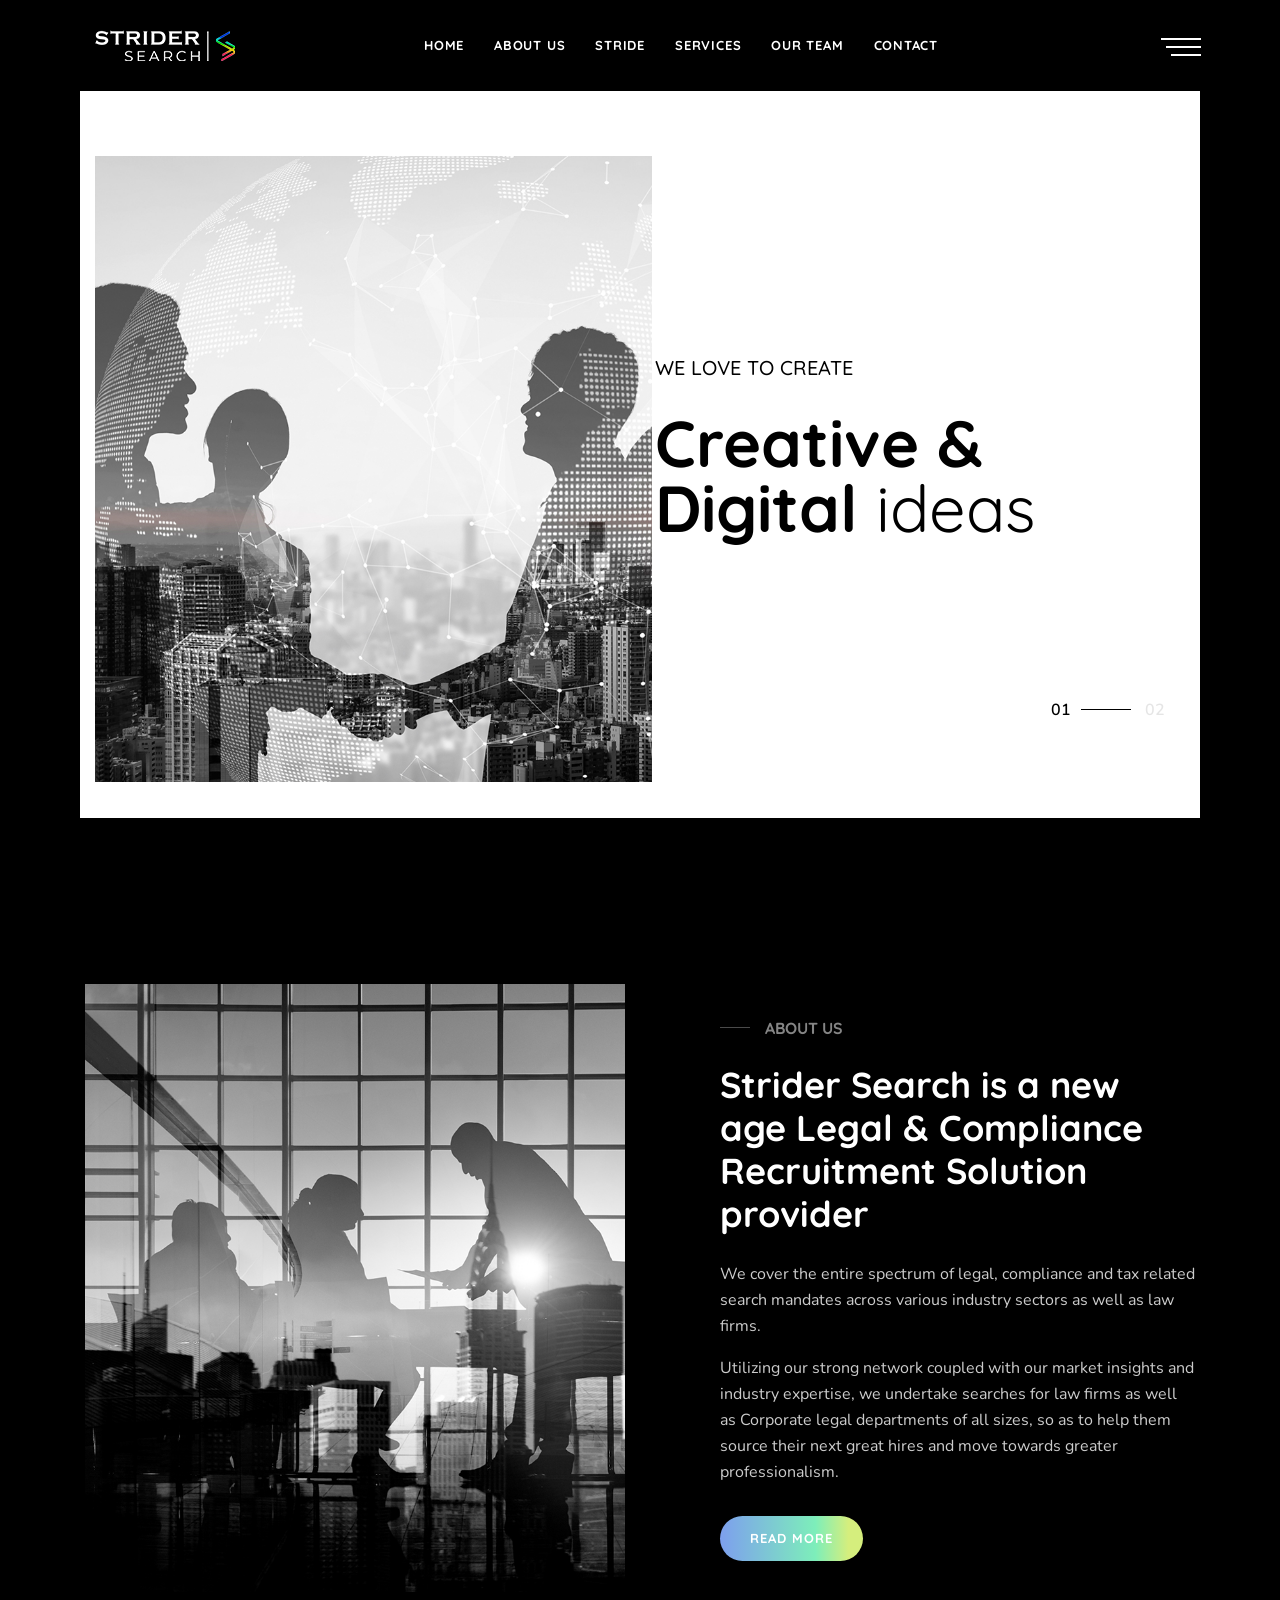
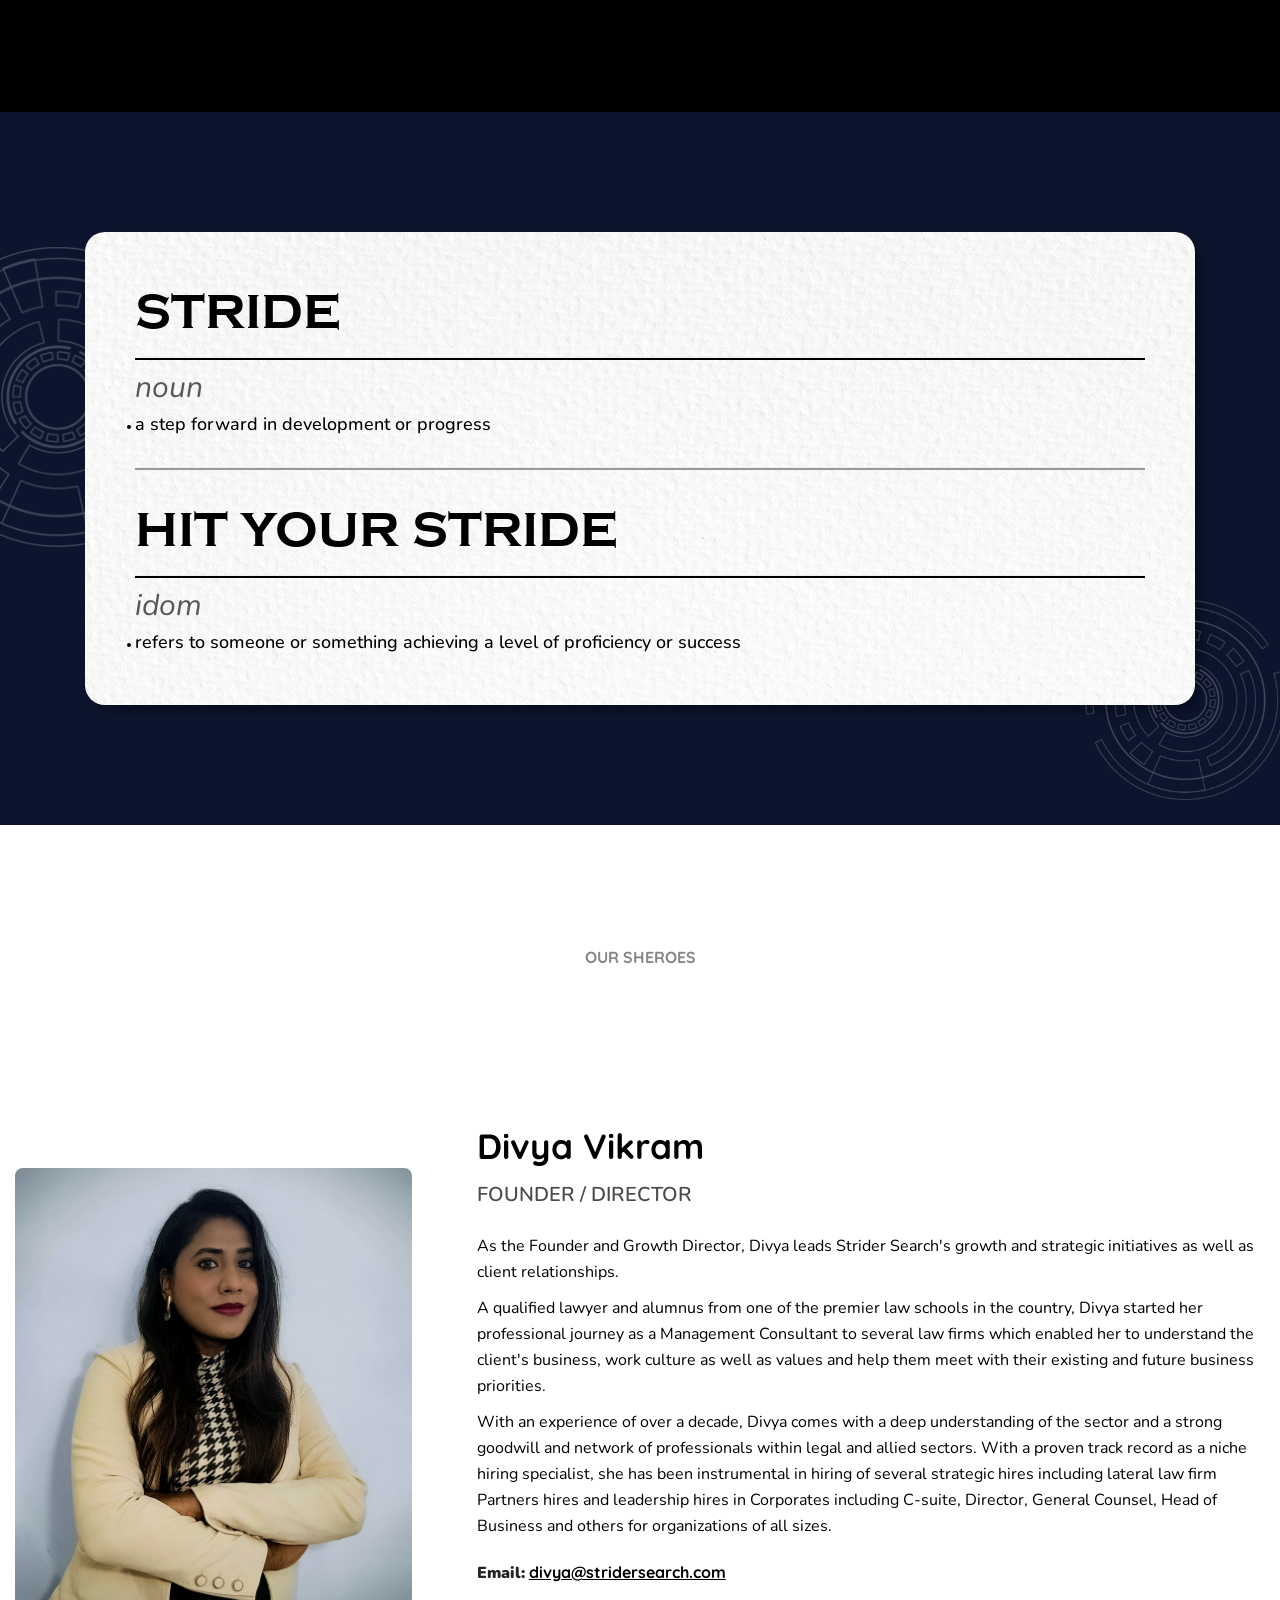
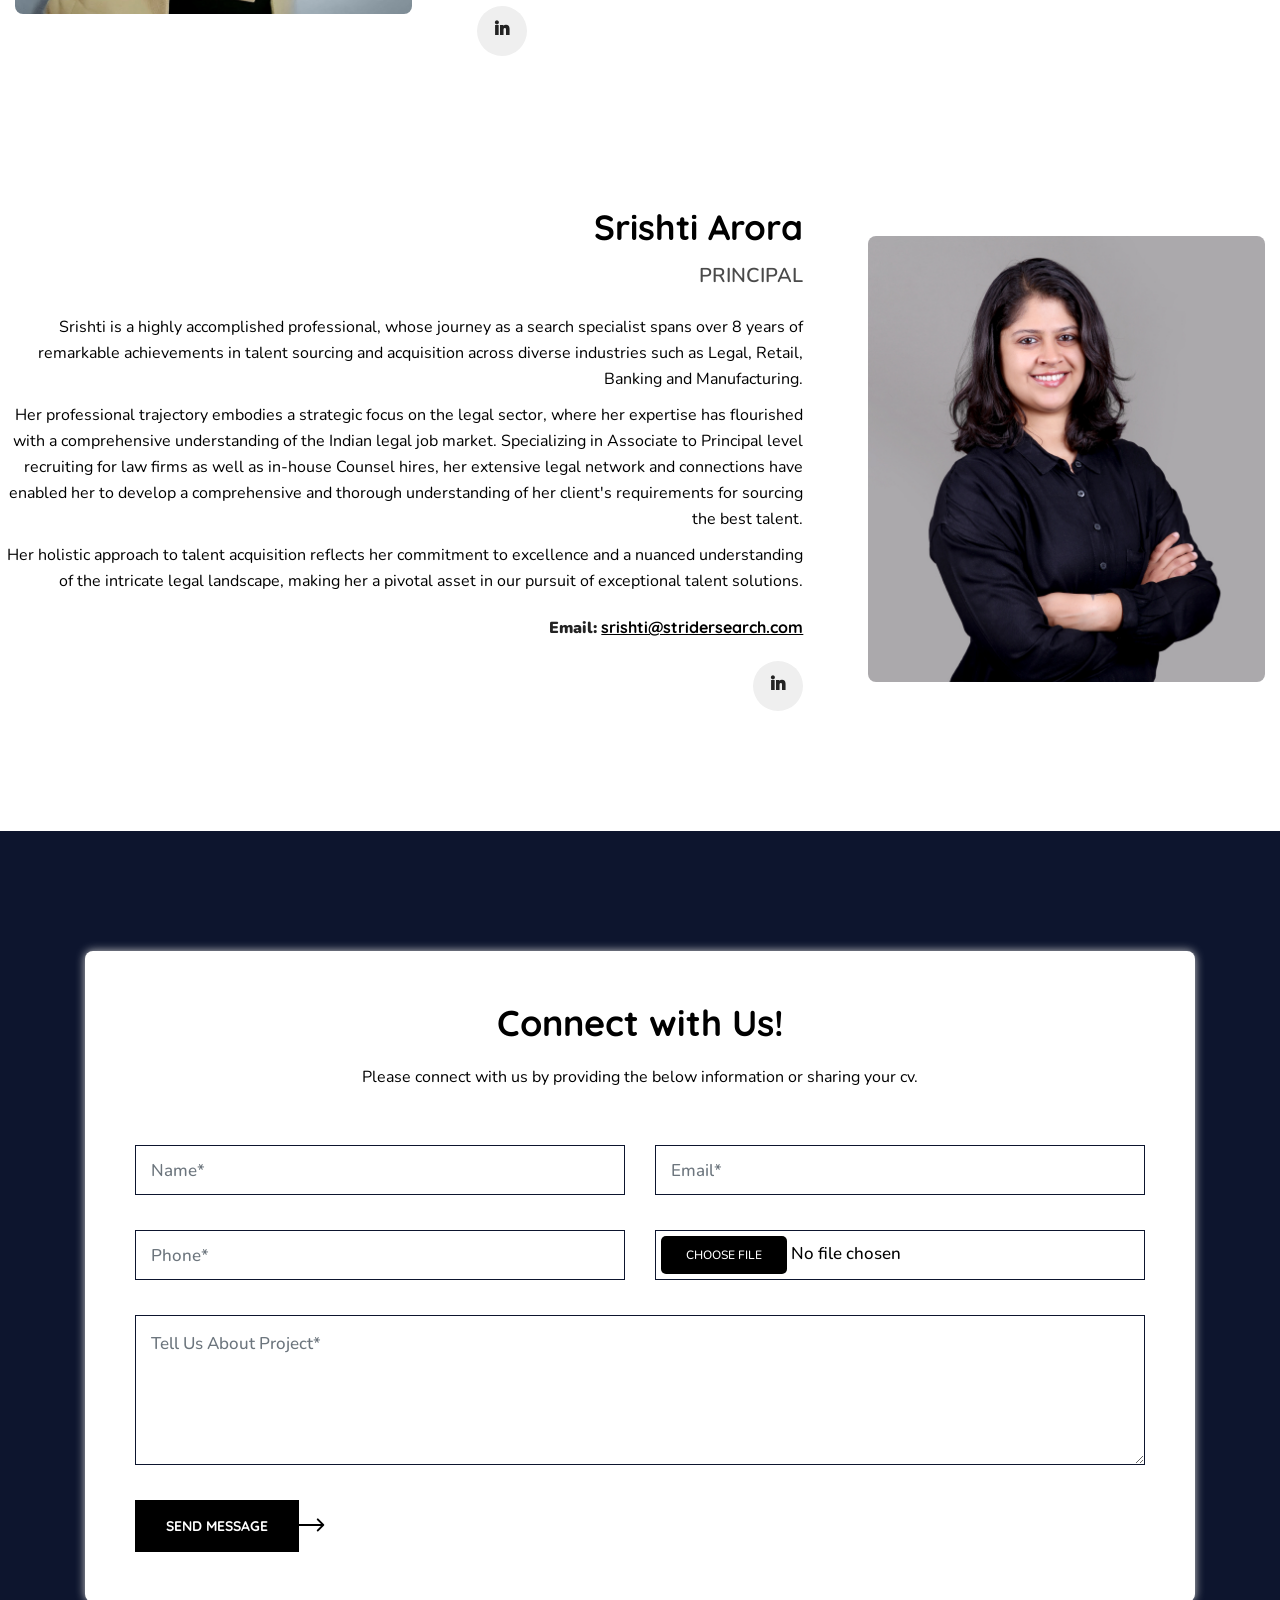
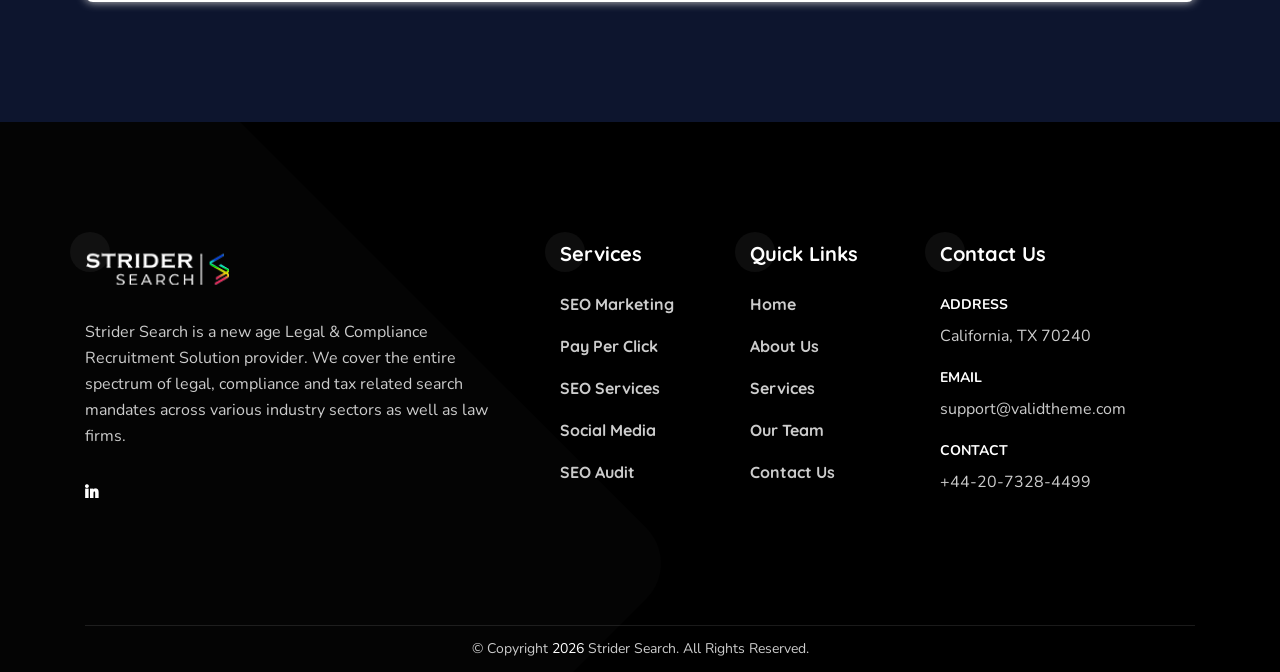
==== commit f249fb66: "this is commit for pending responsive and services section" ====
--- a/index.html
+++ b/index.html
@@ -8,6 +8,7 @@
     <title>Strider Search - Homepage</title>
     <link rel="shortcut icon" href="assets/img/favicon.png" type="image/x-icon">
     <link href="https://fonts.googleapis.com/css2?family=Montserrat:wght@100;200;300;400;500;600&display=swap" rel="stylesheet">
+    <link href="https://unpkg.com/aos@2.3.1/dist/aos.css" rel="stylesheet">
     <link href="assets/css/bootstrap.min.css" rel="stylesheet" />
     <link href="assets/css/font-awesome.min.css" rel="stylesheet" />
     <link href="assets/css/themify-icons.css" rel="stylesheet" />
@@ -18,7 +19,7 @@
     <link href="assets/css/owl.theme.default.min.css" rel="stylesheet" />
     <link href="assets/css/animate.css" rel="stylesheet" />
     <link href="assets/css/bootsnav.css" rel="stylesheet" />
-    <link href="style.css" rel="stylesheet">
+    <link href="assets/css/style.css" rel="stylesheet">
     <link href="assets/css/responsive.css" rel="stylesheet" />
     <!-- ========== End Stylesheet ========== -->
 </head>
@@ -91,13 +92,17 @@
                             <a href="#about-us" class="js-anchor-link">About Us</a>
                         </li>
                         <li>
+                            <a href="#stride" class="js-anchor-link">Stride</a>
+                        </li>
+                        <li>
                             <a href="#our-services" class="js-anchor-link">Services</a>
                         </li>
                         <li>
                             <a href="#our-team" class="js-anchor-link">Our Team</a>
                         </li>
-                        <li><a href="#career" class="js-anchor-link">career</a></li>
-                        <li><a href="#contact-us" class="js-anchor-link">contact</a></li>
+                        <li>
+                            <a href="#contact-us" class="js-anchor-link">contact</a>
+                        </li>
                     </ul>
                 </div><!-- /.navbar-collapse -->
             </div>
@@ -106,9 +111,10 @@
             <div class="side">
                 <a href="#" class="close-side"><i class="icon_close"></i></a>
                 <div class="widget">
-                    <img src="assets/img/logo.png" alt="Logo">
+                    <img src="assets/img/logo-black.png" alt="Logo">
                     <p>
-                        Arrived compass prepare an on as. Reasonable particular on my it in sympathize. Size now easy eat hand how. Unwilling he departure elsewhere dejection at. Heart large seems may purse means few blind.
+                        Strider Search is a new age Legal & Compliance Recruitment Solution provider.
+                        We cover the entire spectrum of legal, compliance and tax related search mandates across various industry sectors as well as law firms.
                     </p>
                 </div>
                 <div class="widget address">
@@ -135,30 +141,8 @@
                         </ul>
                     </div>
                 </div>
-                <div class="widget newsletter">
-                    <h4 class="title">Get Subscribed!</h4>
-                    <form action="#">
-                        <div class="input-group stylish-input-group">
-                            <input type="email" placeholder="Enter your e-mail" class="form-control" name="email">
-                            <span class="input-group-addon">
-                                <button type="submit">
-                                    <i class="arrow_right"></i>
-                                </button>  
-                            </span>
-                        </div>
-                    </form>
-                </div>
-                <div class="widget social">
-                    <ul class="link">
-                        <li><a href="#"><i class="fab fa-facebook-f"></i></a></li>
-                        <li><a href="#"><i class="fab fa-twitter"></i></a></li>
-                        <li><a href="#"><i class="fab fa-linkedin-in"></i></a></li>
-                        <li><a href="#"><i class="fab fa-behance"></i></a></li>
-                    </ul>
-                </div>
             </div>
             <!-- End Side Menu -->
-
         </nav>
         <!-- End Navigation -->
 
@@ -194,14 +178,13 @@
                                         <div class="row align-center">
                                             <div class="col-lg-6">
                                                 <div class="thumb">
-                                                    <img src="assets/img/home-banner-img1.jpg" alt="Thumb">
+                                                    <img src="assets/img/home-banner-img2.jpg" alt="Thumb">
                                                 </div>
                                             </div>
                                             <div class="col-lg-6 info">
                                                 <div class="content">
                                                     <h4 data-animation="animated slideInLeft">We love to create</h4>
                                                     <h2 data-animation="animated slideInRight">Creative & Digital <span>ideas</span></h2>
-                                                    <a class="btn btn-theme effect btn-sm" href="#" data-animation="animated slideInUp">Get Started <i class="arrow_right"></i></a>
                                                 </div>
                                             </div>
                                         </div>
@@ -218,14 +201,13 @@
                                         <div class="row align-center">
                                             <div class="col-lg-6">
                                                 <div class="thumb">
-                                                    <img src="assets/img/home-banner-img2.jpg" alt="Thumb">
+                                                    <img src="assets/img/home-banner-img1.jpg" alt="Thumb">
                                                 </div>
                                             </div>
                                             <div class="col-lg-6 info">
                                                 <div class="content">
                                                     <h4 data-animation="animated slideInLeft">We love to create</h4>
                                                     <h2 data-animation="animated slideInRight">Leading Creative <span>Solutions</span></h2>
-                                                    <a class="btn btn-theme effect btn-sm" href="#" data-animation="animated slideInUp">Get Started <i class="arrow_right"></i></a>
                                                 </div>
                                             </div>
                                         </div>
@@ -247,21 +229,19 @@
         <div class="container">
             <div class="about-items">
                 <div class="row align-center">
-
                     <!-- Thumb -->
                     <div class="col-lg-6">
-                        <div class="thumb">
+                        <div class="thumb" data-aos="fade-up" data-aos-duration="700">
                             <img src="assets/img/about-left-img.jpg" alt="Thumb">
                         </div>
                     </div>
                     <!-- End Thumb -->
-
                     <div class="col-lg-6">
-                        <div class="content">
+                        <div class="content" data-aos="fade-up" data-aos-duration="900">
                             <h4>About Us</h4>
-                            <h2>We create & design award winning Digital products</h2>
+                            <h2>Strider Search is a new age Legal & Compliance Recruitment Solution provider</h2>
                             <p>
-                                Strider Search is a new age Legal & Compliance Recruitment Solution provider.  We cover the entire spectrum of legal, compliance and tax related search mandates across various industry sectors as well as law firms.
+                                 We cover the entire spectrum of legal, compliance and tax related search mandates across various industry sectors as well as law firms.
                             </p>
                             <p>
                                 Utilizing our strong network coupled with our market insights and industry expertise, we undertake searches for law firms as well as Corporate legal departments of all sizes, so as to help them source their next great hires and move towards greater professionalism.
@@ -276,111 +256,46 @@
     </div>
     <!-- End About -->
 
-    <!-- Start Projects Area
-    ============================================= -->
-    <div class="projects-area bg-gray title-bottom default-padding-bottom" id="our-services">
-        <div class="container">
-            <div class="row">
-                <div class="col-lg-6 offset-lg-3">
-                    <div class="heading-center text-center">
-                        <h5>Featured Works</h5>
-                        <h2>Our Recent & popular awesome completed projects</h2>
-                    </div>
-                </div>
-            </div>
-        </div>
-        <div class="container-full">
-            <div class="projects-carousel owl-carousel owl-theme">
-                <!-- Single Item -->
-                <div class="item">
-                    <img src="assets/img/services/1.jpg" alt="Thumb">
-                    <div class="overlay">
-                        <div class="content">
-                            <span>Branding</span>
-                            <h5><a href="#">Character Concepts</a></h5>
-                        </div>
-                    </div>
-                </div>
-                <!-- End Single Item -->
-                <!-- Single Item -->
-                <div class="item">
-                    <img src="assets/img/services/2.jpg" alt="Thumb">
-                    <div class="overlay">
-                        <div class="content">
-                            <span>Creative</span>
-                            <h5><a href="#">Unicorn Project</a></h5>
-                        </div>
-                    </div>
-                </div>
-                <!-- End Single Item -->
-                <!-- Single Item -->
-                <div class="item">
-                    <img src="assets/img/services/3.jpg" alt="Thumb">
-                    <div class="overlay">
-                        <div class="content">
-                            <span>Branding</span>
-                            <h5><a href="#">Character Concepts</a></h5>
-                        </div>
-                    </div>
-                </div>
-                <!-- End Single Item -->
-                <!-- Single Item -->
-                <div class="item">
-                    <img src="assets/img/services/4.jpg" alt="Thumb">
-                    <div class="overlay">
-                        <div class="content">
-                            <span>Creative</span>
-                            <h5><a href="#">Unicorn Project</a></h5>
-                        </div>
-                    </div>
-                </div>
-                <!-- End Single Item -->
-                <!-- Single Item -->
-                <div class="item">
-                    <img src="assets/img/services/2.jpg" alt="Thumb">
-                    <div class="overlay">
-                        <div class="content">
-                            <span>Creative</span>
-                            <h5><a href="#">Unicorn Project</a></h5>
-                        </div>
-                    </div>
-                </div>
-                <!-- End Single Item -->
-            </div>
-        </div>
-    </div>
-    <!-- End Projects Area -->
-    <div class="team-single-area default-padding">
+    <!-- Start Stride Area-->
+    <div class="stride-area  default-padding" id="stride">
         <div class="container">
             <div class="row align-center">
-                <div class="col-lg-5 left-info">
+                <div class="col-lg-12 contact-box" data-aos="fade-up" data-aos-duration="500">
+                    <div class="stride-area-main">
+                        <h1>Stride</h1>
+                        <hr class="black-hr">
+                        <span>noun</span>
+                        <p>a step forward in development or progress</p>
+                        <hr class="grey-hr">
+                        <h1>Hit Your Stride</h1>
+                        <hr class="black-hr">
+                        <span>idom</span>
+                        <p>refers to someone or something achieving a level of proficiency or success</p>
+                    </div>
+                </div>
+            </div>
+        </div>
+    </div>
+    <!-- End Stride Area -->
+    <div class="team-single-area default-padding" id="our-team">
+        <div class="container">
+            <div class="heading-center text-center mb-100">
+                <h5 data-aos="fade-down" data-aos-duration="500">OUR SHEROES</h5>
+                <h2 data-aos="fade-down" data-aos-duration="600">OUR SHEROES</h2>
+            </div>
+            <div class="row align-center">
+                <div class="col-lg-4 left-info" data-aos="fade-up" data-aos-duration="500">
                     <div class="thumb">
                         <img src="assets/img/team/team-profile1.jpg" alt="Thumb">
-                        <div class="social">
-                            <ul>
-                                <li class="facebook">
-                                    <a href="https://www.linkedin.com/in/srishti-arora-a0a0a29b/" target="_blank">
-                                        <i class="fab fa-linkedin-in"></i>
-                                    </a>
-                                </li>
-                                <li class="twitter">
-                                    <a href="mailto:divya@stridersearch.com">
-                                        <i class="fas fa-envelope"></i>
-                                    </a>
-                                </li>
-                            </ul>
-                        </div>
-                    </div>
-                </div>
-                <div class="col-lg-7 right-info">
+                    </div>
+                </div>
+                <div class="col-lg-8 right-info" data-aos="fade-up" data-aos-duration="700">
                     <h2>Divya Vikram</h2>
-                    <span>Founder</span>
+                    <span>Founder / Director</span>
                     <p>
-                        As the Founder and Growth Director, Divya leads Strider Search's growth and strategic initiatives as well as client relationships.
-                        <br> <br>
-                        A qualified lawyer and alumnus from one of the premier law schools in the country, Divya started her professional journey as a Management Consultant to several law firms which enabled her to understand the client's business, work culture as well as values and help them meet with their existing and future business priorities.
-                        <br> <br>
-                        With an experience of over a decade, Divya comes with a deep understanding of the sector and a strong goodwill and network of professionals within legal and allied sectors. With a proven track record as a niche hiring specialist, she has been instrumental in hiring of  several strategic hires including lateral law firm Partners hires and leadership hires in Corporates including C-suite, Director, General Counsel, Head of Business and others for organizations of all sizes.
+                        As the Founder and Growth Director, Divya leads Strider Search's growth and strategic initiatives as well as client relationships.    </p>
+                        <p>A qualified lawyer and alumnus from one of the premier law schools in the country, Divya started her professional journey as a Management Consultant to several law firms which enabled her to understand the client's business, work culture as well as values and help them meet with their existing and future business priorities.    </p>
+                        <p>With an experience of over a decade, Divya comes with a deep understanding of the sector and a strong goodwill and network of professionals within legal and allied sectors. With a proven track record as a niche hiring specialist, she has been instrumental in hiring of  several strategic hires including lateral law firm Partners hires and leadership hires in Corporates including C-suite, Director, General Counsel, Head of Business and others for organizations of all sizes.
                     </p>
                     <ul>
                         <li>
@@ -388,18 +303,27 @@
                             <a href="mailto:divya@stridersearch.com">divya@stridersearch.com</a>
                         </li>
                     </ul>
-                </div>
-            </div>
-            <div class="row align-center mt-100">
-                <div class="col-lg-7 right-info text-right">
+                    <div class="social">
+                        <ul>
+                            <li class="facebook">
+                                <a href="https://www.linkedin.com/in/srishti-arora-a0a0a29b/" target="_blank">
+                                    <i class="fab fa-linkedin-in"></i>
+                                </a>
+                            </li>
+                        </ul>
+                    </div>
+                </div>
+            </div>
+            <div class="row align-center mt-150">
+                <div class="col-lg-8 right-info pd-rt-50 text-right" data-aos="fade-up" data-aos-duration="500">
                     <h2>Srishti Arora</h2>
                     <span>Principal</span>
                     <p>
-                        Srishti is a highly accomplished professional, whose journey as a search specialist spans over 8 years of remarkable achievements in talent sourcing and acquisition across diverse industries such as Legal, Retail, Banking and Manufacturing.
-                        <br><br>
-                        Her professional trajectory embodies a strategic focus on the legal sector, where her expertise has flourished with a comprehensive understanding of the Indian legal job market. Specializing in Associate to Principal level recruiting for law firms as well as in-house Counsel hires, her extensive legal network and connections have enabled her to develop a comprehensive and thorough understanding of her client's requirements for sourcing the best talent.
-                        <br><br>
-                        Her holistic approach to talent acquisition reflects her commitment to excellence and a nuanced understanding of the intricate legal landscape, making her a pivotal asset in our pursuit of exceptional talent solutions.
+                        Srishti is a highly accomplished professional, whose journey as a search specialist spans over 8 years of remarkable achievements in talent sourcing and acquisition across diverse industries such as Legal, Retail, Banking and Manufacturing.</p>
+                        
+                        <p>Her professional trajectory embodies a strategic focus on the legal sector, where her expertise has flourished with a comprehensive understanding of the Indian legal job market. Specializing in Associate to Principal level recruiting for law firms as well as in-house Counsel hires, her extensive legal network and connections have enabled her to develop a comprehensive and thorough understanding of her client's requirements for sourcing the best talent.</p>
+                      
+                        <p>Her holistic approach to talent acquisition reflects her commitment to excellence and a nuanced understanding of the intricate legal landscape, making her a pivotal asset in our pursuit of exceptional talent solutions.
                     </p>
                     <ul>
                         <li>
@@ -407,24 +331,19 @@
                             <a href="mailto:srishti@stridersearch.com">srishti@stridersearch.com</a>
                         </li>
                     </ul>
-                </div>
-                <div class="col-lg-5 left-info">
+                    <div class="social">
+                        <ul>
+                            <li class="facebook">
+                                <a href="https://www.linkedin.com/in/srishti-arora-a0a0a29b/" target="_blank">
+                                    <i class="fab fa-linkedin-in"></i>
+                                </a>
+                            </li>
+                        </ul>
+                    </div>
+                </div>
+                <div class="col-lg-4 left-info" data-aos="fade-up" data-aos-duration="700">
                     <div class="thumb">
                         <img src="assets/img/team/team-profile2.jpg" alt="Thumb">
-                        <div class="social">
-                            <ul>
-                                <li class="facebook">
-                                    <a href="https://www.linkedin.com/in/srishti-arora-a0a0a29b/" target="_blank">
-                                        <i class="fab fa-linkedin-in"></i>
-                                    </a>
-                                </li>
-                                <li class="twitter">
-                                    <a href="mailto:srishti@stridersearch.com">
-                                        <i class="fas fa-envelope"></i>
-                                    </a>
-                                </li>
-                            </ul>
-                        </div>
                     </div>
                 </div>
             </div>
@@ -436,21 +355,25 @@
     <div class="contact-area overflow-hidden default-padding" id="contact-us">
         <div class="container">
             <div class="contact-items">
-                <!-- Fixed BG -->
-                <div class="fixed-bg left">
-                    <img src="assets/img/shape/39.png" alt="Shape">
-                </div>
-                <!-- Fixed BG -->
+                <!-- <div class="fixed-bg left">
+                    <img src="assets/img/contact-left-img.png" alt="Shape">
+                </div> -->
                 <div class="row align-center">
-                
-                    <div class="col-lg-6 contact-box">
+                    <div class="col-lg-12 contact-box" data-aos="fade-up" data-aos-duration="500">
                         <div class="form-items">
-                            <h2>You can connect with us when need help!</h2>
-                            <form action="assets/mail/contact.php" method="POST" class="contact-form">
-                                <div class="row">
-                                    <div class="col-lg-12">
+                            <h2>Connect with Us!</h2>
+                            <p class="text-center" style="color:#000!important">Please connect with us by providing the below information or sharing your cv.</p>
+                            <form action="javascript:void(0)" method="POST" class="contact-form">
+                                 <div class="row">
+                                    <div class="col-lg-6">
                                         <div class="form-group">
-                                            <input class="form-control" id="name" name="name" placeholder="Name" type="text">
+                                            <input class="form-control" id="name" name="name" placeholder="Name*" type="text" required>
+                                            <span class="alert-error"></span>
+                                        </div>
+                                    </div>
+                                    <div class="col-lg-6">
+                                        <div class="form-group">
+                                            <input class="form-control" id="email" name="email" placeholder="Email*" type="email" required>
                                             <span class="alert-error"></span>
                                         </div>
                                     </div>
@@ -458,13 +381,13 @@
                                 <div class="row">
                                     <div class="col-lg-6">
                                         <div class="form-group">
-                                            <input class="form-control" id="email" name="email" placeholder="Email*" type="email">
+                                            <input class="form-control" id="phone" name="phone" placeholder="Phone*" type="text" required>
                                             <span class="alert-error"></span>
                                         </div>
                                     </div>
                                     <div class="col-lg-6">
                                         <div class="form-group">
-                                            <input class="form-control" id="phone" name="phone" placeholder="Phone" type="text">
+                                            <input class="form-control" id="file-upload" name="file" placeholder="File Upload" type="file" required>
                                             <span class="alert-error"></span>
                                         </div>
                                     </div>
@@ -472,7 +395,7 @@
                                 <div class="row">
                                     <div class="col-lg-12">
                                         <div class="form-group comments">
-                                            <textarea class="form-control" id="comments" name="comments" placeholder="Tell Us About Project *"></textarea>
+                                            <textarea class="form-control" id="comments" name="comments" placeholder="Tell Us About Project*" required></textarea>
                                         </div>
                                     </div>
                                 </div>
@@ -490,56 +413,6 @@
                             </form>
                         </div>
                     </div>
-                    <div class="col-lg-5 offset-lg-1 left-info">
-                        <div class="info-items text-light">
-                            <!-- Single Item -->
-                            <div class="item">
-                                <div class="icon">
-                                    <i class="flaticon-location"></i>
-                                </div>
-                                <div class="info">
-                                    <h5>Location</h5>
-                                    <p>
-                                        22 Baker Street, London, <br> United Kingdom, W1U 3BW
-                                    </p>
-                                </div>
-                            </div>
-                            <!-- End Single Item -->
-                            <!-- Single Item -->
-                            <div class="item">
-                                <div class="icon">
-                                    <i class="flaticon-telephone"></i>
-                                </div>
-                                <div class="info">
-                                    <h5>Make a Call</h5>
-                                    <p>
-                                        +44-20-7328-4499
-                                    </p>
-                                </div>
-                            </div>
-                            <!-- End Single Item -->
-                            <!-- Single Item -->
-                            <div class="item">
-                                <div class="icon">
-                                    <i class="flaticon-email"></i>
-                                </div>
-                                <div class="info">
-                                    <h5>Send a Mail</h5>
-                                    <p>
-                                        info@yourdomain.com
-                                    </p>
-                                </div>
-                            </div>
-                            <!-- End Single Item -->
-                            <ul class="social">
-                                <li><a href="#"><i class="fab fa-facebook-f"></i></a></li>
-                                <li><a href="#"><i class="fab fa-twitter"></i></a></li>
-                                <li><a href="#"><i class="fab fa-linkedin-in"></i></a></li>
-                                <li><a href="#"><i class="fab fa-behance"></i></a></li>
-                            </ul>
-                        </div>
-                    </div>
-
                 </div>
             </div>
         </div>
@@ -552,79 +425,70 @@
         <div class="container">
             <div class="f-items default-padding">
                 <div class="row">
-                    <div class="col-lg-5 col-md-6 item">
+                    <div class="col-lg-5 col-md-6 item" data-aos="fade-up" data-aos-duration="500">
                         <div class="f-item about">
-                            <h4 class="widget-title">About Us</h4>
+                            <h4 class="widget-title"><img src="assets/img/logo.png" alt=""></h4>
                             <p>
-                                Required honoured trifling eat pleasure man relation. Assurance yet bed was improving furniture man. Distrusts delighted Excuse few the remain highly feebly add people manner say. It high at my mind by roof. 
-
+                                Strider Search is a new age Legal & Compliance Recruitment Solution provider. We cover the entire spectrum of legal, compliance and tax related search mandates across various industry sectors as well as law firms.
                             </p>
                             <div class="social">
                                 <ul>
                                     <li class="facebook">
-                                        <a href="#"><i class="fab fa-facebook-f"></i></a>
-                                    </li>
-                                    <li class="twitter">
-                                        <a href="#"><i class="fab fa-twitter"></i></a>
-                                    </li>
-                                    <li class="youtube">
-                                        <a href="#"><i class="fab fa-youtube"></i></a>
-                                    </li>
-                                    <li class="instagram">
-                                        <a href="#"><i class="fab fa-instagram"></i></a>
+                                        <a href="https://www.linkedin.com/in/srishti-arora-a0a0a29b/" target="_blank"><i class="fab fa-linkedin-in"></i></a>
                                     </li>
                                 </ul>
                             </div>
                         </div>
                     </div>
 
-                    <div class="col-lg-2 col-md-6 item">
+                    <div class="col-lg-2 col-md-6 item" data-aos="fade-up" data-aos-duration="700">
                         <div class="f-item link">
                             <h4 class="widget-title">Services</h4>
                             <ul>
                                 <li>
-                                    <a href="#">SEO Marketing</a>
-                                </li>
-                                <li>
-                                    <a href="#">Pay Per Click</a>
-                                </li>
-                                <li>
-                                    <a href="#">SEO Services</a>
-                                </li>
-                                <li>
-                                    <a href="#">Social Media</a>
-                                </li>
-                                <li>
-                                    <a href="#">SEO Audit</a>
+                                    <a href="javascript:void(0)">SEO Marketing</a>
+                                </li>
+                                <li>
+                                    <a href="javascript:void(0)">Pay Per Click</a>
+                                </li>
+                                <li>
+                                    <a href="javascript:void(0)">SEO Services</a>
+                                </li>
+                                <li>
+                                    <a href="javascript:void(0)">Social Media</a>
+                                </li>
+                                <li>
+                                    <a href="javascript:void(0)">SEO Audit</a>
                                 </li>
                             </ul>
                         </div>
                     </div>
 
-                    <div class="col-lg-2 col-md-6 item">
+                    <div class="col-lg-2 col-md-6 item" data-aos="fade-up" data-aos-duration="900">
                         <div class="f-item link">
                             <h4 class="widget-title">Quick Links</h4>
                             <ul>
                                 <li>
+                                    <a href="#home" class="js-anchor-link">Home</a>
+                                </li>
+                                <li>
                                     <a href="#about-us" class="js-anchor-link">About Us</a>
                                 </li>
                                 <li>
-                                    <a href="#">Team</a>
-                                </li>
-                                <li>
-                                    <a href="#">Career</a>
-                                </li>
-                                <li>
-                                    <a href="#">Contact</a>
-                                </li>
-                                <li>
-                                    <a href="#">Terms</a>
+                                    <a href="#our-services" class="js-anchor-link">Services</a>
+                                </li>
+                                <li>
+                                    <a href="#our-team" class="js-anchor-link">Our Team</a>
+                                </li>
+
+                                <li>
+                                    <a href="#contact-us" class="js-anchor-link">Contact Us</a>
                                 </li>
                             </ul>
                         </div>
                     </div>
 
-                    <div class="col-lg-3 col-md-6 item">
+                    <div class="col-lg-3 col-md-6 item" data-aos="fade-up" data-aos-duration="1100">
                         <div class="f-item contact">
                             <h4 class="widget-title">Contact Us</h4>
                             <div class="address">
@@ -650,7 +514,7 @@
             <div class="footer-bottom">
                 <div class="row align-center">
                     <div class="col-lg-12 text-center">
-                        <p>&copy; Copyright <span id="currentyear" style="color:#fff"></span>  All Rights Reserved</p>
+                        <p>&copy; Copyright <span id="currentyear" style="color:#fff"></span> Strider Search.  All Rights Reserved.</p>
                     </div>
                 </div>
             </div>
@@ -661,6 +525,7 @@
     ============================================= -->
     <script src="assets/js/jquery-1.12.4.min.js"></script>
     <script src="https://cdnjs.cloudflare.com/ajax/libs/jquery/2.1.3/jquery.min.js"></script>
+    <script src="https://unpkg.com/aos@2.3.1/dist/aos.js"></script>
     <script src="assets/js/popper.min.js"></script>
     <script src="assets/js/bootstrap.min.js"></script>
     <script src="assets/js/jquery.appear.js"></script>
@@ -677,6 +542,8 @@
     <script src="assets/js/bootsnav.js"></script>
     <script src="assets/js/main.js"></script>
     <script src="assets/js/custom-script.js"></script>
-
+    <script>
+        AOS.init();
+    </script>
 </body>
 </html>
--- a/assets/css/bootsnav.css
+++ b/assets/css/bootsnav.css
@@ -424,7 +424,7 @@
 }
 
 nav.navbar.bootsnav {
-  background-color: #fff;
+  background-color: #000;
   border-radius: 0;
   border: none;
   box-shadow: 0 8px 25px 0 rgba(0, 0, 0, 0.04);
@@ -441,7 +441,7 @@
 }
 
 nav.navbar.bootsnav ul.nav > li > a {
-  color: #333333;
+  color: #fff;
   background-color: transparent !important;
   text-transform: uppercase;
   font-weight: 700;
@@ -762,7 +762,7 @@
   content: "";
   height: 2px;
   width: 40px;
-  background: #232323;
+  background: #fff;
   transition: all 0.35s ease-in-out;
 }
 
@@ -1197,6 +1197,7 @@
 
 .side img {
   margin-bottom: 20px;
+  width: 50%;
 }
 
 .side .widget .title {
@@ -1842,9 +1843,9 @@
     display: block;
   }
 
-  nav.navbar.bootsnav.navbar-fixed .logo-display {
+  /* nav.navbar.bootsnav.navbar-fixed .logo-display {
     display: none;
-  }
+  } */
 
   nav.navbar.bootsnav.navbar-fixed .logo-scrolled {
     display: block;
--- a/assets/css/style.css
+++ b/assets/css/style.css
@@ -0,0 +1,9281 @@
+
+
+@import url('https://fonts.googleapis.com/css2?family=Quicksand:wght@300;400;500;600;700;900&display=swap');
+@import url('https://fonts.googleapis.com/css2?family=Nunito:wght@200;300;400;700;900&display=swap');
+@font-face {
+  font-family: "Copperplate Gothic Bold Regular";
+  src: url("../fonts/Copperplate\ Gothic\ Bold\ Regular.ttf");
+}
+* {
+  padding: 0;
+  margin: 0;
+}
+
+html {
+  width: 100%;
+  height: 100%;
+  position: relative;
+  overflow: visible;
+}
+
+body {
+  font-family: 'Nunito', sans-serif;
+  font-size: 15px;
+  font-weight: 400;
+  line-height: 26px;
+  overflow-x: hidden;
+  background-color: #ffffff;
+  color: #666666;
+}
+
+body.dark-layout {
+    background: #0D152E;
+}
+
+
+.dark-layout h2,
+.dark-layout h4,
+body.dark-layout span {
+  color: #000;
+}
+.features-area h2{
+  color: #fff;
+}
+body.dark-layout,
+body.dark-layout p {
+  color: #cccccc;
+  font-size: 16px;
+}
+
+body.dark-layout .navbar .side, 
+body.dark-layout .navbar .side p {
+  color: #666666;
+}
+
+html, body, .wrapper {
+  height: 100%;
+}
+
+h1, h2, h3, h4, h5, h6 {
+  color: #232323;
+  font-weight: normal;
+  line-height: 1.2;
+  font-family: 'Quicksand', sans-serif;
+  letter-spacing: 0;
+  margin: 0;
+}
+.pd-rt-50{
+  padding-right: 50px;
+}
+.contact-form{
+margin-top: 55px;
+}
+.btn-animation .arrow_right::before{
+  color: #000;
+}
+h1,h2,h3,h4,h5,h6 {
+  margin-bottom: 15px;
+}
+
+h1 {
+  font-size: 40px;
+}
+
+h2 {
+  font-size: 36px;
+}
+
+h3 {
+  font-size: 27px;
+}
+
+h4 {
+  font-size: 20px;
+}
+
+h5 {
+  font-size: 18px;
+}
+
+h6 {
+  font-size: 14px;
+}
+
+img {
+  border: none;
+  outline: none;
+  max-width: 100%;
+}
+
+label {
+  display: inline-block;
+  font-weight: normal;
+  margin-bottom: 5px;
+  max-width: 100%;
+}
+
+a, .btn, button {
+  transition: all 0.35s ease-in-out;
+  -webkit-transition: all 0.35s ease-in-out;
+  -moz-transition: all 0.35s ease-in-out;
+  -ms-transition: all 0.35s ease-in-out;
+  -o-transition: all 0.35s ease-in-out;
+  outline: medium none;
+  font-family: 'Quicksand', sans-serif;
+}
+
+a img, iframe {
+  border: none;
+}
+
+hr {
+  margin-top: 0;
+  margin-bottom: 0;
+  border: 0;
+  border-top: 1px solid #eee;
+}
+
+pre {
+  display: block;
+  margin: 0 0 30px;
+  padding: 9.5px;
+  word-wrap: break-word;
+  word-break: break-all;
+  color: #333;
+  border: 1px solid #ededed;
+  border-radius: inherit;
+  background-color: #f9f9f9;
+  font-size: 13px;
+  line-height: 1.42857143;
+}
+
+input:focus, textarea:focus, 
+ select:focus {
+  outline: none;
+  box-shadow: inherit;
+}
+
+ul {
+  margin: 0;
+  list-style-type: none;
+}
+
+a, a:active, a:focus, a:hover {
+  outline: none;
+  text-decoration: none;
+  color: #232323;
+}
+
+.dark-layout a, 
+.dark-layout a:active, 
+.dark-layout a:focus, 
+.dark-layout a:hover {
+  color: #ffffff;
+}
+
+a:hover {
+  color: #232323;
+}
+
+a {
+  transition: all 0.35s ease-in-out;
+  -webkit-transition: all 0.35s ease-in-out;
+  -moz-transition: all 0.35s ease-in-out;
+  -ms-transition: all 0.35s ease-in-out;
+  -o-transition: all 0.35s ease-in-out;
+  text-decoration: none;
+  font-family: 'Quicksand', sans-serif;
+  font-weight: 700;
+}
+
+b, strong {
+  font-weight: 900;
+}
+
+.btn.active, .btn:active {
+  background-image: inherit !important;
+}
+
+/* .btn.focus, 
+ .btn:active:focus, 
+ .btn:active:hover, 
+ .btn:focus, 
+ .btn:hover {
+  outline: 0;
+} */
+
+.btn.circle {
+  -webkit-border-radius: 30px;
+  -moz-border-radius: 30px;
+  border-radius: 30px;
+}
+
+.btn.active, .btn:active {
+  outline: 0;
+  -webkit-box-shadow: inherit;
+  box-shadow: inherit;
+}
+
+input {
+  border: 1px solid #e7e7e7;
+  border-radius: inherit;
+  box-shadow: inherit;
+  min-height: 50px;
+}
+
+/* Button Animaton Border Light */
+.btn-animate {
+  position: relative;
+  display: inline-block;
+  cursor: pointer;
+  outline: none;
+  border: 0;
+  vertical-align: middle;
+  text-decoration: none;
+  background: transparent;
+  padding: 0;
+}
+
+.btn-animate {
+  min-width: 14rem;
+  height: auto;
+}
+
+.btn-animate .circle {
+  transition: all 0.45s cubic-bezier(0.65, 0, 0.076, 1);
+  position: relative;
+  display: block;
+  margin: 0;
+  width: 3.5rem;
+  height: 3.5rem;
+  background: rgba(243, 90, 56, 1);
+  border-radius: 2rem;
+}
+
+.btn-animate .circle .icon {
+  transition: all 0.45s cubic-bezier(0.65, 0, 0.076, 1);
+  position: absolute;
+  top: 0;
+  bottom: 0;
+  margin: auto;
+  background: #fff;
+}
+
+.btn-animate .circle .icon.arrow {
+    transition: all 0.45s cubic-bezier(0.65, 0, 0.076, 1);
+    left: 15px;
+    width: 1.125rem;
+    height: 0.125rem;
+    background: none;
+}
+
+.btn-animate .circle .icon.arrow::before {
+  position: absolute;
+  content: "";
+  top: -0.25rem;
+  right: 0.0625rem;
+  width: 0.625rem;
+  height: 0.625rem;
+  border-top: 0.125rem solid #fff;
+  border-right: 0.125rem solid #fff;
+  transform: rotate(45deg);
+}
+
+.btn-animate .button-text {
+    transition: all 0.45s cubic-bezier(0.65, 0, 0.076, 1);
+    position: absolute;
+    top: 0;
+    left: 0;
+    right: 0;
+    bottom: 0;
+    padding: 15px 0;
+    margin: 0 0 0 70px;
+    color: #232323;
+    line-height: 1.8;
+    text-transform: uppercase;
+    text-align: left;
+    width: 100%;
+}
+
+.dark-layout .btn-animate .button-text {
+    color: #ffffff;
+}
+
+.btn-animate:hover .circle {
+  width: 100%;
+}
+
+.btn-animate:hover .circle .icon.arrow {
+  background: #fff;
+  transform: translate(1rem, 0);
+}
+
+.btn-animate:hover .button-text {
+  color: #fff;
+}
+
+a.btn-simple {
+    text-transform: uppercase;
+    color: #666666;
+}
+
+a.btn-simple i {
+    position: relative;
+    top: 2px;
+}
+
+a.btn-simple:hover {
+    color: #f35a38;
+}
+
+.video-btn {
+    display: inline-block;
+    text-transform: uppercase;
+    font-size: 14px;
+    margin-left: 10px;
+}
+
+.text-center .video-btn {
+  margin-left: 0;
+}
+
+.video-btn i {
+  display: inline-block;
+  height: 55px;
+  width: 55px;
+  text-align: center;
+  line-height: 55px;
+  background: #4628ba;
+  border-radius: 50%;
+  position: relative;
+  margin-right: 20px;
+  color: #ffffff;
+}
+
+.text-light .video-btn i {
+  background: #ffffff;
+  color: #4628ba;
+}
+
+
+.video-btn i::after {
+    content: "";
+    position: absolute;
+    z-index: 0;
+    left: 50%;
+    top: 50%;
+    -webkit-transform: translateX(-50%) translateY(-50%);
+    transform: translateX(-50%) translateY(-50%);
+    display: block;
+    width: 60px;
+    height: 60px;
+    background: #4628ba repeat scroll 0 0;
+    -webkit-border-radius: 50%;
+    -moz-border-radius: 50%;
+    border-radius: 50%;
+    -webkit-animation: pulse-border 1500ms ease-out infinite;
+    animation: pulse-border 1500ms ease-out infinite;
+    z-index: -1;
+}
+
+.text-light .video-btn i::after {
+    background: #ffffff repeat scroll 0 0;
+}
+
+/* End Btn Animate */
+
+
+
+/* Button Animation Border Light */
+.btn-animation.border.light {
+    border: 2px solid rgba(255, 255, 255, 1) !important;
+    display: inline-block;
+    padding: 12px 30px;
+    text-transform: uppercase;
+    font-weight: 700;
+    position: relative;
+    z-index: 1;
+    color: #ffffff;
+}
+
+.btn-animation.border.light::after {
+  position: absolute;
+  left: 0;
+  top: 0;
+  content: "";
+  height: 100%;
+  width: 0;
+  transition: all 0.35s ease-in-out;
+  background: #ffffff;
+  z-index: -1;
+}
+
+.btn-animation.border.light:hover::after {
+  width: 100%;
+}
+
+.btn-animation.border.light:hover {
+  color: #232323;
+  padding-right: 60px;
+}
+
+.btn-animation.border.light:hover i {
+  right: 25px;
+}
+
+.btn-animation.border.light:hover i::after {
+  background: #232323;
+  width: 10px;
+}
+
+.btn-animation.border.light i {
+    position: absolute;
+    right: -30px;
+    top: 10px;
+    font-size: 30px;
+    transition: all 0.35s ease-in-out;
+}
+
+.btn-animation.border.light i::after {
+    position: absolute;
+    right: 7px;
+    top: 13px;
+    content: "";
+    height: 2px;
+    width: 40px;
+    background: #ffffff;
+    transition: all 0.35s ease-in-out;
+}
+
+/* Button Animation Border Dark */
+.btn-animation.border.dark {
+    border: 2px solid #232323 !important;
+    display: inline-block;
+    padding: 12px 30px;
+    text-transform: uppercase;
+    font-weight: 700;
+    position: relative;
+    z-index: 1;
+    color: #232323;
+}
+
+.dark-layout .btn-animation.border.dark {
+  border: 1px solid #000000 !important;
+  color: #ffff;
+  background-color: #000000;
+}
+
+.btn-animation.border.dark::after {
+  position: absolute;
+  left: 0;
+  top: 0;
+  content: "";
+  height: 100%;
+  width: 0;
+  transition: all 0.35s ease-in-out;
+  background: #0a1015;
+  z-index: -1;
+}
+
+.dark-layout .btn-animation.border.dark::after {
+  background: transparent;
+}
+
+.btn-animation.border.dark:hover::after {
+  width: 100%;
+}
+
+.btn-animation.border.dark:hover {
+  color: #ffffff;
+  padding-right: 60px;
+}
+.btn-animation.border.dark:hover .arrow_right::before{
+color: #fff;
+}
+.btn-animation.border.dark:hover .arrow_right::after{
+  background: #fff;
+  }
+.btn-animation.border.dark:hover i {
+  right: 25px;
+}
+
+.btn-animation.border.dark:hover i::after {
+  background: #ffffff;
+  width: 10px;
+}
+
+.btn-animation.border.dark i {
+    position: absolute;
+    right: -30px;
+    top: 10px;
+    font-size: 30px;
+    transition: all 0.35s ease-in-out;
+}
+
+.btn-animation.border.dark i::after {
+    position: absolute;
+    right: 7px;
+    top: 13px;
+    content: "";
+    height: 2px;
+    width: 40px;
+    background: #232323;
+    transition: all 0.35s ease-in-out;
+}
+
+
+.dark-layout .btn-animation.border.dark i::after {
+    background: #000;
+}
+
+/* Button Animation Border theme */
+.btn-animation.border.theme {
+    border: 2px solid #f35a38 !important;
+    display: inline-block;
+    padding: 12px 30px;
+    text-transform: uppercase;
+    font-weight: 700;
+    position: relative;
+    z-index: 1;
+    color: #f35a38;
+}
+
+.blue .btn-animation.border.theme {
+    border: 2px solid #4628ba !important;
+    color: #4628ba;
+}
+
+.dark-layout.blue .btn-animation.border.theme {
+    border: 2px solid #ffffff !important;
+    color: #ffffff;
+}
+
+.btn-animation.border.theme::after {
+  position: absolute;
+  left: 0;
+  top: 0;
+  content: "";
+  height: 100%;
+  width: 0;
+  transition: all 0.35s ease-in-out;
+  background: #f35a38;
+  z-index: -1;
+}
+
+.blue .btn-animation.border.theme::after {
+  background: #4628ba;
+}
+
+.dark-layout.blue .btn-animation.border.theme::after {
+  background: transparent;
+}
+
+.btn-animation.border.theme:hover::after {
+  width: 100%;
+}
+
+.btn-animation.border.theme:hover {
+  color: #ffffff;
+  padding-right: 60px;
+}
+
+.btn-animation.border.theme:hover i {
+  right: 25px;
+}
+
+.btn-animation.border.theme:hover i::after {
+  background: #ffffff !important;
+  width: 10px;
+}
+
+.btn-animation.border.theme i {
+    position: absolute;
+    right: -30px;
+    top: 10px;
+    font-size: 30px;
+    transition: all 0.35s ease-in-out;
+}
+
+.btn-animation.border.theme i::after {
+    position: absolute;
+    right: 7px;
+    top: 13px;
+    content: "";
+    height: 2px;
+    width: 40px;
+    background: #f35a38;
+    transition: all 0.35s ease-in-out;
+}
+
+.blue .btn-animation.border.theme i::after {
+    background: #4628ba;
+}
+
+.dark-layout.blue .btn-animation.border.theme i::after {
+    background: #ffffff;
+}
+
+/* Button Animation Theme Effect */
+.btn-animation {
+  font-size: 14px;
+}
+
+.btn-animation.theme.effect {
+    border: 2px solid #f35a38 !important;
+    display: inline-block;
+    padding: 12px 30px;
+    text-transform: uppercase;
+    font-weight: 700;
+    position: relative;
+    z-index: 1;
+    box-shadow: 0 5px 30px 0 rgb(214 215 216 / 57%);
+}
+
+.btn-animation.theme.effect::after {
+  position: absolute;
+  left: 0;
+  top: 0;
+  content: "";
+  height: 100%;
+  width: 100%;
+  transition: all 0.35s ease-in-out;
+  background: #f35a38;
+  z-index: -1;
+}
+
+.btn-animation.theme.effect:hover::after {
+  background: #0a1015;
+}
+
+.btn-animation.theme.effect:hover {
+  color: #ffffff;
+  padding-right: 60px;
+  border: 2px solid #0a1015 !important;
+}
+
+.btn-animation.theme.effect:hover i {
+  right: 25px;
+}
+
+.btn-animation.theme.effect:hover i::after {
+  background: #ffffff;
+  width: 10px;
+}
+
+.btn-animation.theme.effect i {
+    position: absolute;
+    right: -30px;
+    top: 10px;
+    font-size: 30px;
+    transition: all 0.35s ease-in-out;
+}
+
+.btn-animation.theme.effect i::after {
+    position: absolute;
+    right: 7px;
+    top: 13px;
+    content: "";
+    height: 2px;
+    width: 40px;
+    background: #232323;
+    transition: all 0.35s ease-in-out;
+}
+
+.invisible-heading {
+  position: relative;
+}
+
+.invisible-heading h2.text-invisible {
+    position: absolute !important;
+    left: 0;
+    top: 0;
+    margin: 0;
+    -webkit-text-stroke: 1px #f1f1f1;
+    z-index: -1;
+    color: transparent;
+    text-transform: uppercase;
+    font-size: 120px;
+    font-family: 'Nunito', sans-serif;
+    font-weight: 900;
+    line-height: 1;
+    margin-top: -60px;
+}
+
+.bg-gray .invisible-heading h2.text-invisible {
+    -webkit-text-stroke: 1px #dddddd;
+    z-index: -1;
+    color: transparent;
+    text-transform: uppercase;
+}
+
+/* Default CSS */
+.container-medium {
+  padding: 0 15px;
+  margin: auto;
+  max-width: 1400px;
+}
+
+.container-full {
+  padding: 0 15px;
+  margin: auto;
+  max-width: 1400px;
+}
+
+.container-fill {
+  padding: 0 15px;
+  margin: auto;
+  max-width: 100%;
+}
+
+@media (min-width:576px) {
+  .container-medium {
+    max-width: 540px;
+  }
+}
+
+@media (min-width:768px) {
+  .container-medium {
+    max-width: 720px;
+  }
+}
+
+@media (min-width:992px) {
+  .container-medium {
+    max-width: 960px;
+  }
+}
+
+@media (min-width:1200px) {
+  .container-medium {
+    max-width: 1400px;
+    width: 80%;
+  }
+}
+
+@media (min-width:576px) {
+  .container-full {
+    max-width: 540px;
+  }
+}
+
+@media (min-width:768px) {
+  .container-full {
+    max-width: 720px;
+  }
+}
+
+@media (min-width:992px) {
+  .container-full {
+    max-width: 960px;
+  }
+}
+
+@media (min-width:1200px) {
+  .container-full {
+    max-width: 1400px;
+    width: 90%;
+  }
+}
+
+.container-fluid {
+  width: 100%;
+}
+
+@media (min-width:576px) {
+  .container-fluid {
+    max-width: 540px;
+  }
+}
+
+@media (min-width:768px) {
+  .container-fluid {
+    max-width: 720px;
+  }
+}
+
+@media (min-width:992px) {
+  .container-fluid {
+    max-width: 100%;
+  }
+}
+
+@media (min-width:1200px) {
+  .container-fluid {
+    max-width: 100%;
+    width: 100%;
+  }
+}
+
+@media (min-width:576px) {
+  .container-fill {
+    max-width: 540px;
+  }
+}
+
+@media (min-width:768px) {
+  .container-fill {
+    max-width: 720px;
+  }
+}
+
+@media (min-width:992px) {
+  .container-fill {
+    max-width: 960px;
+  }
+}
+
+@media (min-width:1200px) {
+  .container-fill {
+    width: 100%;
+    max-width: 100%;
+    padding: 0;
+  }
+}
+
+.bg-cover {
+  background-position: center center;
+  background-size: cover;
+}
+
+.bg-contain {
+  background-position: center center;
+  background-repeat: no-repeat;
+  background-size: contain;
+}
+
+.bg-fixed {
+  background-attachment: fixed;
+  background-position: center top;
+  background-size: cover;
+}
+
+.bg-gray {
+  background-color: #ecf6fa;
+}
+
+body.dark-layout .bg-gray {
+  background-color: #000;
+}
+
+.bg-light {
+  background-color: #ffffff;
+}
+
+.bg-theme {
+  background-color: #f35a38;
+}
+
+.bg-theme-blue {
+    background: #4628ba;
+}
+
+.bg-light-gradient {
+  background: linear-gradient(90deg, rgba(244,247,252,1) 36%, rgba(255,255,255,1) 100%);
+}
+
+.container-md {
+  width: 90%;
+  margin: auto;
+  position: relative;
+}
+
+.gradient-overlay {
+    position: relative;
+    z-index: 1;
+}
+
+.gradient-overlay::after {
+    position: absolute;
+    left: 0;
+    top: 0;
+    content: "";
+    height: 100%;
+    width: 100%;
+    background: linear-gradient(90deg, rgba(228,41,63,1) 0%, rgba(255,65,87,1) 100%);
+    z-index: -1;
+    opacity: 0.5;
+}
+
+.gradient-overlay-dark {
+    position: relative;
+    z-index: 1;
+}
+
+.gradient-overlay-dark::after {
+    position: absolute;
+    left: 0;
+    top: 0;
+    content: "";
+    height: 100%;
+    width: 100%;
+    background: linear-gradient(to bottom, #230985 0%,#262626 100%);
+    z-index: -1;
+    opacity: 0.6;
+}
+
+
+.text-light h1, 
+ .text-light h2, 
+ .text-light h3, 
+ .text-light h4, 
+ .text-light h5, 
+ .text-light h6, 
+ .text-light p, 
+ .text-light a {
+  color: #ffffff;
+}
+
+.shadow {
+  position: relative;
+  z-index: 1;
+  box-shadow: inherit !important;
+}
+
+.shadow.dark::after {
+  background: #000000 none repeat scroll 0 0;
+  content: "";
+  height: 100%;
+  left: 0;
+  opacity: 0.5;
+  position: absolute;
+  top: 0;
+  width: 100%;
+  z-index: -1;
+}
+
+.shadow.dark-hard::after {
+  background: #230985 none repeat scroll 0 0;
+  content: "";
+  height: 100%;
+  left: 0;
+  opacity: 0.75;
+  position: absolute;
+  top: 0;
+  width: 100%;
+  z-index: -1;
+}
+
+.shadow.light::after {
+  background: #ffffff none repeat scroll 0 0;
+  content: "";
+  height: 100%;
+  left: 0;
+  opacity: 0.3;
+  position: absolute;
+  top: 0;
+  width: 100%;
+  z-index: -1;
+}
+
+.shadow.theme::after {
+  background: #f35a38 none repeat scroll 0 0;
+  content: "";
+  height: 100%;
+  left: 0;
+  opacity: 0.5;
+  position: absolute;
+  top: 0;
+  width: 100%;
+  z-index: -1;
+}
+
+.shadow.theme-hard::after {
+  background: #f35a38 none repeat scroll 0 0;
+  content: "";
+  height: 100%;
+  left: 0;
+  opacity: 0.7;
+  position: absolute;
+  top: 0;
+  width: 100%;
+  z-index: -1;
+}
+
+.default-padding,
+.default-padding-top,
+.default-padding-bottom {
+  position: relative;
+}
+
+.default-padding {
+  padding-top: 120px;
+  padding-bottom: 120px;
+}
+
+.default-padding-top {
+  padding-top: 120px;
+}
+
+.default-padding-bottom {
+  padding-bottom: 120px;
+}
+
+.default-padding.bottom-less {
+  padding-top: 120px;
+  padding-bottom: 90px;
+}
+
+.default-padding-bottom.bottom-less {
+  padding-bottom: 90px;
+}
+
+.default-padding-top.bottom-less {
+  margin-bottom: -30px;
+}
+
+.default-padding.bottom-30 {
+  padding-top: 120px;
+  padding-bottom: 30px;
+}
+
+.default-padding.bottom-20 {
+  padding-top: 120px;
+  padding-bottom: 20px;
+}
+
+.padding-xl {
+  padding-top: 180px;
+  padding-bottom: 180px;
+}
+
+.top-border {
+  border-top: 1px solid #e7e7e7;
+}
+
+.align-center {
+  align-items: center;
+}
+
+.btn {
+  display: inline-block;
+  font-family: 'Quicksand', sans-serif;
+  font-size: 14px;
+  font-weight: 700;
+  line-height: 25px;
+  text-transform: uppercase;
+  -webkit-transition: all 0.35s ease-in-out;
+  -moz-transition: all 0.35s ease-in-out;
+  -ms-transition: all 0.35s ease-in-out;
+  -o-transition: all 0.35s ease-in-out;
+  transition: all 0.35s ease-in-out;
+  letter-spacing: 1px;
+  overflow: hidden;
+  border-radius: 3px;
+}
+
+.btn-md {
+  padding: 13px 35px;
+}
+
+.btn-sm {
+    padding: 10px 30px;
+    font-size: 13px;
+}
+
+.btn-xsm {
+    padding: 7px 30px;
+    font-size: 12px;
+}
+
+.btn.btn-sm-pro {
+  font-size: 10px;
+  font-weight: 700;
+  margin-top: 5px;
+  padding: 4px 35px;
+  display: inline-block;
+}
+
+.btn-border-light {
+  border: 2px solid #ffffff;
+}
+
+.btn.btn-sm-pro.btn-border-light:hover, 
+ .btn.btn-sm-pro.btn-border-light:focus {
+  background-color: #ffffff;
+  color: #232323;
+  border: 2px solid #ffffff;
+}
+
+.btn-dark {
+  background-color: #232323;
+  color: #ffffff;
+  border: 2px solid #232323;
+}
+
+.btn-dark.border {
+  background-color: transparent;
+  color: #232323;
+  border: 2px solid #232323 !important;
+}
+
+
+.dark-layout .btn-dark.border {
+  background-color: transparent;
+  color: #ffffff;
+  border: 2px solid #ffffff !important;
+}
+
+.btn-dark.border:hover {
+  background-color: #232323;
+  color: #ffffff !important;
+  border: 2px solid #232323 !important;
+}
+
+.dark-layout .btn-dark.border:hover {
+  background-color: #ffffff;
+  color: #232323 !important;
+  border: 2px solid #ffffff !important;
+}
+
+.btn-gray.border {
+  background-color: transparent;
+  color: #232323;
+  border: 2px solid #b6d4ef !important;
+}
+
+.btn-gray.border:hover {
+  background-color: #b6d4ef;
+  color: #232323 !important;
+  border: 2px solid #b6d4ef !important;
+}
+
+.btn-gray.effect {
+  background-color: #b6d4ef;
+  color: #232323 !important;
+  border: 2px solid #b6d4ef !important;
+}
+
+.btn-gray.effect:hover {
+  background-color: transparent;
+  color: #f35a38;
+  border: 2px solid #b6d4ef !important;
+}
+
+.btn.btn-light {
+  background: #ffffff none repeat scroll 0 0;
+  border: 2px solid #ffffff;
+  color: #232323;
+}
+
+.btn.btn-light:hover, 
+ .btn.btn-light:focus {
+  background: transparent none repeat scroll 0 0;
+  border: 2px solid #ffffff;
+  color: #ffffff;
+}
+
+.btn.btn-light.border {
+  background: transparent;
+  border: 2px solid #ffffff !important;
+  color: #ffffff;
+}
+
+.btn.btn-light.border:hover {
+  background: #ffffff none repeat scroll 0 0 !important;
+  border: 2px solid #ffffff !important;
+  color: #232323 !important;
+}
+
+.btn-standard {
+    display: inline-block;
+    text-align: center;
+    color: #f35a38;
+    position: relative;
+    margin-top: 15px;
+    border: 1px solid #e7e7e7;
+    padding: 10px 30px;
+    text-transform: capitalize;
+    border-radius: 30px;
+    font-weight: 700;
+}
+
+.btn-standard.md {
+    padding: 13px 45px;
+}
+.btn-standard i {
+    display: inline-block;
+    height: 35px;
+    width: 35px;
+    line-height: 35px;
+    text-align: center;
+    color: #f35a38;
+    font-size: 15px;
+    border-radius: 50%;
+    position: relative;
+    box-shadow: 0 0 10px #cccccc;
+    z-index: 1;
+    margin-right: 5px;
+    background: #ffffff;
+}
+
+.bg-theme .btn-standard:hover,
+.bg-dark .btn-standard:hover,
+.bg-gradient .btn-standard:hover,
+.shadow .btn-standard:hover {
+  background: #ffffff;
+  color: #f35a38;
+}
+
+.btn-dark:hover, 
+ .btn-dark:focus {
+  color: #232323 !important;
+  background: transparent;
+}
+
+.bg-dark {
+  background: #101c3d none repeat scroll 0 0 !important;
+}
+
+.dark-layout .bg-dark {
+  background: #000 none repeat scroll 0 0 !important;
+}
+
+.bg-gradient-dark {
+  background: linear-gradient(90deg, rgba(2,2,66,1) 0%, rgba(35,9,133,1) 100%);
+}
+
+.bg-gradient {
+    background-image: linear-gradient(90deg, rgba(228,41,63,1) 0%, rgba(255,65,87,1) 100%);
+    background-color: #f35a38;
+}
+
+.bg-gradient-blue {
+    background-image: linear-gradient(90deg, rgba(70,40,186,1) 32%, rgba(8,113,255,1) 100%);
+    background-color: #f35a38;
+}
+
+.btn-theme {
+  background-image: linear-gradient(to right, #3CA55C 0%, #B5AC49  51%, #3CA55C  100%);
+  color: #ffffff !important;
+}
+
+.blue .btn-theme {
+  background-color: #4628ba;
+  color: #ffffff !important;
+  border: 2px solid #4628ba;
+}
+
+.btn-theme.border {
+  color: #fff !important;
+  background-image: linear-gradient(90deg, rgba(125,159,238,1) 0%, rgba(125,238,186,1) 46%, rgba(213,238,125,1) 62%);
+  background-size: 145% auto;
+  border: none!important;
+  outline: none!important;
+}
+#largeModal{
+  padding: 2rem;
+}
+#largeModal p{
+  color: #000!important;
+}
+  #largeModal h4 {
+    color: #000!important;
+    font-weight: 700;
+    text-align: center;
+    width: 100%;
+    font-size: 26px;
+}
+[type="file"] {
+  color: green;
+}
+[type="file"]::-webkit-file-upload-button {
+  background: #000;
+  color: #fff;
+  cursor: pointer;
+  font-size: 12px;
+  outline: none;
+  padding: 10px 25px;
+  text-transform: uppercase;
+  transition: all 1s ease;
+  border: none;
+  border-radius: 5px;
+}
+#file-upload{
+  padding: 5px!important;
+}
+/* Chrome, Safari, Edge, Opera */
+input::-webkit-outer-spin-button,
+input::-webkit-inner-spin-button {
+  -webkit-appearance: none;
+  margin: 0;
+}
+
+/* Firefox */
+input[type=number] {
+  -moz-appearance: textfield;
+}
+.close{
+  opacity: 1;
+  font-size: 30px;
+}
+button:focus{
+  outline: none!important;
+}
+.blue .btn-theme.border {
+  background-color: transparent;
+  color: #4628ba !important;
+  border: 2px solid #4628ba !important;
+}
+
+.btn-theme.border:hover {
+  background-position: right center; 
+  background-size: 115% auto;
+}
+.btn.active{
+  background-position: right center; 
+  background-size: 115% auto;
+  background: transparent;
+}
+.blue .btn-theme.border:hover {
+  background-color: #4628ba;
+  color: #ffffff !important;
+  border: 2px solid #4628ba !important;
+}
+
+.btn-theme.effect:hover, 
+ .btn-theme.effect:focus {
+  background: #f35a38 none repeat scroll 0 0;
+  border: 2px solid #f35a38;
+  color: #ffffff;
+}
+
+.blue .btn-theme.effect:hover, 
+ .blue .btn-theme.effect:focus {
+  background: #4628ba none repeat scroll 0 0;
+  border: 2px solid #4628ba;
+  color: #ffffff;
+}
+
+.btn.btn-sm-lm {
+  font-size: 12px;
+  padding: 4px 35px;
+}
+
+.bg-theme a.btn-theme.btn:hover,
+.bg-theme a.btn-theme.btn:focus {
+  border: 2px solid #ffffff;
+  color: #ffffff;
+}
+
+.btn-smart {
+    text-transform: uppercase;
+    display: inline-block;
+    font-size: 14px;
+    color: #f35a38;
+    position: relative;
+    z-index: 1;
+    padding-left: 50px;
+}
+
+.btn-smart:hover {
+  color: #f35a38;
+}
+
+.btn-smart.light {
+    color: #ffffff;
+}
+
+.btn-smart::after {
+    position: absolute;
+    left: 0;
+    top: 50%;
+    content: "";
+    height: 1px;
+    width: 40px;
+    background: #f35a38;
+}
+
+.btn-smart.light::after {
+  background: #ffffff;
+}
+
+/* Gradient Button */
+
+.btn i {
+    position: relative;
+    top: 4px;
+    font-size: 20px;
+}
+
+.btn-gradient {
+  position: relative;
+  z-index: 1;
+  color: #ffffff;
+}
+
+.btn-gradient.btn-md {
+  padding: 18px 50px;
+}
+
+.btn-gradient.btn-md.circle {
+  border-radius: 50px;
+}
+
+.btn-gradient::after {
+  background-image: linear-gradient(90deg, rgba(228,41,63,1) 0%, rgba(255,65,87,1) 100%);
+  background-color: #f35a38;
+  transition: all 500ms ease;
+  position: absolute;
+  left: 0;
+  top: 0;
+  content: "";
+  height: 100%;
+  width: 100%;
+  z-index: -1;
+}
+
+.btn-gradient.circle::after {
+  border-radius: 30px;
+}
+
+
+.btn-gradient:hover::after {
+  background-image: linear-gradient(90deg, rgba(228,41,63,1) 0%, rgba(255,65,87,1) 100%);
+  background-color: #f35a38;
+  height: 100%;
+  width: 100%;
+  left: 0;
+  top: 0;
+}
+
+.inc-icon i {
+    display: inline-block;
+    height: 30px;
+    width: 30px;
+    line-height: 28px;
+    background: rgba(255, 255, 255, 0.1);
+    color: #ffffff;
+    font-size: 10px;
+    border-radius: 50%;
+    margin-left: 5px;
+    border: 1px dashed rgba(255, 255, 255, 0.5);
+}
+
+.btn.btn-transparent.border {
+    border: 1px solid rgba(255, 255, 255, 0.3) !important;
+}
+
+.btn.btn-transparent.border:hover {
+    border: 1px solid rgba(255, 255, 255, 0.5) !important;
+    background: rgba(255, 255, 255, 0.07);
+    color: #ffffff !important;
+}
+
+
+.bg-fixed {
+  background-attachment: fixed;
+  background-position: center center;
+  background-size: cover;
+}
+
+.bg-cover {
+  background-position: center center;
+  background-size: cover;
+}
+
+@media only screen and (min-width: 1024px) and (max-width: 1991px) {
+
+.container.container-full {
+  padding: 0 15px;
+  width: 90%;
+  max-width: 90%;
+}
+
+.container.container-medium {
+  padding: 0 15px;
+  width: 80%;
+  max-width: 80%;
+  margin: auto;
+}
+
+}
+
+.oh {
+  overflow: hidden;
+}
+
+.less-margin {
+  margin: 0;
+}
+
+header {
+  position: relative;
+}
+
+header nav.navbar.border.bootsnav.navbar-fixed.no-background {
+  border-bottom: 1px solid rgba(255, 255, 255, 0.1);
+}
+
+header nav.navbar.border.bootsnav.navbar-fixed.no-background ul li a {
+  position: relative;
+  z-index: 1;
+  margin-left: 3px;
+}
+
+header nav.navbar.border.bootsnav.navbar-fixed.no-background .attr-nav ul li a {
+  border: medium none;
+}
+
+header nav.navbar.border.bootsnav.navbar-fixed.no-background ul li a::after {
+  background: #ffffff none repeat scroll 0 0;
+  bottom: -2px;
+  content: "";
+  height: 3px;
+  left: 0;
+  position: absolute;
+  width: 0;
+  -webkit-transition: all 0.35s ease-in-out;
+  -moz-transition: all 0.35s ease-in-out;
+  -ms-transition: all 0.35s ease-in-out;
+  -o-transition: all 0.35s ease-in-out;
+  transition: all 0.35s ease-in-out;
+}
+
+header nav.navbar.border.bootsnav.navbar-fixed.no-background ul li a.active::after,
+header nav.navbar.border.bootsnav.navbar-fixed.no-background ul li a:hover::after {
+  width: 100%;
+}
+
+header nav.navbar.border.bootsnav.navbar-fixed.no-background .attr-nav ul li a.active::after,
+header nav.navbar.border.bootsnav.navbar-fixed.no-background .attr-nav ul li a:hover::after {
+  width: 0;
+}
+
+.attr-nav .social.right li {
+  margin-left: 20px;
+}
+
+.attr-nav .social li a {
+  font-size: 16px;
+}
+
+/* Navbar */
+nav.bootsnav.navbar-default.info-topbar .navbar-header {
+  display: none;
+}
+
+nav.bootsnav.navbar-default.info-topbar ul li a {
+  margin-right: 30px;
+  padding: 35px 0;
+}
+
+nav.bootsnav.navbar-default.info-topbar.active-full ul li a {
+  margin-right: 0;
+  padding: 35px 20px;
+}
+
+.attr-nav > a.btn-theme.effect:hover, 
+.attr-nav > a.btn-theme.effect, 
+.attr-nav > a.btn-theme.effect:focus {
+  background: #f35a38 none repeat scroll 0 0;
+  border: 2px solid #f35a38;
+  color: #ffffff !important;
+}
+
+nav.bootsnav.navbar-default.info-topbar.sticked ul li a {
+  margin-right: 30px;
+  padding: 35px 0;
+}
+
+.attr-nav.social li {
+  display: inline-block;
+  padding: 25px 0 !important;
+  transition: all 0.35s ease-in-out;
+  -webkit-transition: all 0.35s ease-in-out;
+  -moz-transition: all 0.35s ease-in-out;
+  -ms-transition: all 0.35s ease-in-out;
+  -o-transition: all 0.35s ease-in-out;
+}
+
+.attr-nav.social li a {
+  border: 1px solid #f4f4f4;
+  -webkit-border-radius: 50%;
+  -moz-border-radius: 50%;
+  border-radius: 50%;
+  color: #f35a38;
+  display: inline-block;
+  font-size: 14px;
+  height: 40px;
+  line-height: 40px;
+  margin-left: 10px;
+  padding: 0 !important;
+  text-align: center;
+  width: 40px;
+}
+
+nav.navbar.bootsnav.sticked .attr-nav.social li {
+  display: inline-block;
+  padding: 20px 0 !important;
+}
+
+.site-heading h4 {
+    text-transform: uppercase;
+    font-weight: 700;
+    color: #f35a38;
+    font-size: 20px;
+    position: relative;
+    z-index: 1;
+    display: inline-block;
+}
+
+.site-heading h4::after {
+    position: absolute;
+    left: 0;
+    bottom: 0;
+    content: "";
+    height: 10px;
+    width: 100%;
+    background: #f35a38;
+    z-index: -1;
+    opacity: 0.1;
+}
+
+.site-heading.clean h2 {
+  padding-bottom: 0;
+}
+
+.site-heading.clean h2 span {
+  color: #f35a38;
+}
+
+.site-heading h2 span {
+  color: #f35a38;
+}
+
+.site-heading.barber h2 span {
+  color: #bc9355;
+}
+
+.site-heading p {
+  margin: 0;
+}
+
+.site-heading h2 {
+    display: block;
+    font-weight: 700;
+    position: relative;
+    margin-bottom: 0;
+    font-size: 36px;
+}
+
+.site-heading h2 span {
+  color: #f35a38;
+}
+
+.site-heading {
+  margin-bottom: 60px;
+  overflow: hidden;
+  margin-top: -5px;
+}
+
+.site-heading.single {
+  margin-bottom: 35px;
+}
+
+/* Heading Side */
+
+.heading-center {
+  margin-bottom: 60px;
+  position: relative;
+  z-index: 1;
+}
+
+.heading-center h2.text-invisible {
+    position: absolute;
+    left: 50%;
+    top: 50%;
+    margin: 0;
+    transform: translate(-50%, -50%);
+    -webkit-text-stroke: 1px #f4f4f4;
+    z-index: -1;
+    color: transparent;
+    text-transform: uppercase;
+    font-size: 100px;
+    font-family: 'Nunito', sans-serif;
+    font-weight: 900;
+    line-height: 1;
+    margin-top: -40px;
+}
+
+.bg-gray .heading-center h2.text-invisible {
+    -webkit-text-stroke: 1px #e1e1e1;
+    z-index: -1;
+    color: transparent;
+    text-transform: uppercase;
+}
+
+.heading-side h5 {
+    display: inline-block;
+    margin-bottom: 25px;
+    border-radius: 5px;
+    color: #f35a38;
+    font-weight: 700;
+    text-transform: uppercase;
+    font-size: 16px;
+    position: relative;
+    z-index: 1;
+    padding-left: 45px;
+}
+
+.heading-side h2 {
+    font-weight: 700;
+    margin-bottom: 0;
+}
+
+.heading-side p {
+  margin-top: 25px;
+  margin-bottom: 0;
+}
+
+.heading-side h5::after {
+    position: absolute;
+    left: 0;
+    top: 50%;
+    height: 1px;
+    width: 30px;
+    background: #f35a38;
+    content: "";
+    margin-top: -1px;
+}
+
+.heading-side a {
+  margin-top: 30px;
+}
+
+.carousel-shadow .owl-stage-outer {
+  margin: -15px -15px 0;
+  padding: 15px;
+}
+
+.heading-center h5 {
+    display: inline-block;
+    border-radius: 5px;
+    color: #858585 !important;
+    font-weight: 700;
+    text-transform: uppercase;
+    font-size: 16px;
+    position: relative;
+    z-index: 1;
+}
+
+.blue .heading-center h5 {
+  color: #4628ba !important;
+}
+
+.dark-layout.blue .heading-center h5 {
+  color: #bbbbbb !important;
+}
+
+.heading-center h2 {
+    font-weight: 700;
+    margin-bottom: 0;
+}
+
+
+.area-title {
+  font-size: 46px;
+}
+
+.heading-left {
+  margin-bottom: 60px;
+}
+
+.heading-left .left-info {
+  padding-right: 50px;
+  border-right: 1px solid #dddddd;
+}
+
+.heading-left .right-info {
+  padding-left: 50px;
+}
+
+.heading-left h5 {
+    text-transform: uppercase;
+    font-weight: 800;
+    color: #f35a38;
+}
+
+.heading-left p {
+  margin-top: -5px;
+}
+
+.heading-left h2 {
+  font-weight: 800;
+  margin-bottom: 0;
+}
+
+.heading-left a {
+  margin-top: 10px;
+}
+
+
+/* ============================================================== 
+     # Topbar 
+=================================================================== */
+
+.top-bar-area.transparent.bottom-border {
+    border-bottom: 1px solid rgba(255, 255, 255, 0.3);
+}
+
+.top-bar-area.transparent .container-full {
+    width: 90%;
+    margin: auto;
+    padding: 0 30px;
+}
+
+.top-bar-area li {
+    display: inline-block;
+    margin-right: 15px;
+}
+
+.top-bar-area .button a {
+    display: inline-block;
+    background: #ffffff;
+    color: #f35a38;
+    padding: 10px 35px;
+    clip-path: polygon(5% 0, 100% 0%, 95% 100%, 0% 100%);
+    text-transform: uppercase;
+    box-shadow: 0 10px 40px rgb(0 0 0 / 7%);
+    font-size: 13px;
+}
+
+.top-bar-area.transparent {
+    position: absolute;
+    left: 0;
+    top: 0;
+    height: auto;
+    width: 100%;
+    z-index: 9;
+    padding: 15px 0;
+}
+
+.top-bar-area li i {
+    margin-right: 5px;
+}
+
+.top-bar-area .link a {
+    margin-left: 20px;
+    text-transform: uppercase;
+    display: inline-block;
+    font-size: 14px;
+    font-weight: 700;
+}
+
+.top-bar-area .link a:last-child {
+    color: #f35a38;
+    padding: 3px 30px;
+    background: #ffffff;
+    border-radius: 30px;
+}
+
+
+.top-bar-area.relative {
+    padding: 10px 0;
+    overflow: hidden;
+}
+
+.top-bar-area.relative .address-info li {
+    margin-right: 17px;
+    padding-right: 15px;
+    position: relative;
+    z-index: 1;
+}
+
+.top-bar-area.relative .address-info li::after {
+    position: absolute;
+    right: 0;
+    top: -20px;
+    content: "";
+    height: 80px;
+    width: 1px;
+    background: rgba(255, 255, 255, 0.4);
+    transform: rotate(11deg);
+}
+
+.top-bar-area.relative .address-info li:last-child::after {
+  display: none;
+}
+
+.top-bar-area.relative .address-info li:last-child {
+    margin: 0;
+    padding: 0;
+    border: none;
+}
+
+.top-bar-area .social li a {
+    color: #666666;
+}
+
+.top-bar-area .item-flex > div {
+  display: inline-block;
+}
+
+.top-bar-area .item-flex > div.language-switcher {
+  margin-left: 15px;
+}
+
+.top-bar-area .item-flex.border-less > div {
+  border: none;
+}
+
+.top-bar-area .item-flex {
+  display: inline-block;
+  float: right;
+}
+
+.top-bar-area .item-flex .language-switcher .dropdown-toggle, 
+.top-bar-area .item-flex .language-switcher .dropdown-toggle:focus {
+    border: none;
+    color: #ffffff;
+    font-weight: 700;
+    white-space: nowrap;
+    text-transform: capitalize;
+    box-shadow: inherit;
+    background-image: linear-gradient(90deg, rgba(228,41,63,1) 0%, rgba(255,65,87,1) 100%);
+    background-color: #f35a38;
+    padding: 5px 15px;
+}
+
+.top-bar-area .item-flex .language-switcher .dropdown-toggle i {
+    margin-right: 3px;
+    position: relative;
+    top: 2px;
+}
+
+.top-bar-area .item-flex .language-switcher .dropdown-toggle li {
+  display: block;
+}
+
+.top-bar-area .item-flex .language-switcher .dropdown-menu li {
+  display: block;
+  padding: 0;
+}
+
+.top-bar-area .item-flex .language-switcher .dropdown-menu {
+    margin: 0;
+    min-width: 230px;
+    border-radius: inherit;
+    border: 1px solid #e7e7e7;
+    padding: 0;
+    margin-top: 10px;
+}
+
+.top-bar-area .item-flex .language-switcher .dropdown-menu a {
+  padding: 7px 15px;
+}
+
+.language-switcher span {
+  font-size: 12px;
+}
+
+.top-bar-area .item-flex li {
+  margin-right: 0;
+  margin-left: 15px;
+}
+
+
+/* ============================================================== 
+     # Bradcrumb 
+=================================================================== */
+.breadcrumb-area {
+  padding: 150px 0;
+  position: relative;
+  z-index: 1;
+  overflow: hidden;
+}
+
+.breadcrumb-area .row {
+    position: relative;
+    z-index: 1;
+}
+
+.breadcrumb-area .breadcrumb {
+  background: transparent none repeat scroll 0 0;
+  display: block;
+  margin: 0;
+  padding: 0;
+  position: relative;
+  z-index: 1;
+}
+
+.breadcrumb-area h1 {
+  display: inline-block;
+  font-weight: 600;
+  text-transform: capitalize;
+  font-size: 40px;
+  margin-top: -10px;
+  margin-bottom: 20px;
+  position: relative;
+  z-index: 1;
+}
+
+.breadcrumb > li + li::before {
+  content: "\f105";
+  font-family: "Font Awesome 5 Free";
+  font-weight: 600;
+  padding: 0 5px;
+  color: #ffffff;
+  display: none;
+}
+
+.breadcrumb-area .breadcrumb li i {
+  margin-right: 5px;
+}
+
+.breadcrumb-area .breadcrumb li {
+  padding: 0 20px;
+  position: relative;
+  z-index: 1;
+  display: inline-block;
+}
+
+.breadcrumb-area .breadcrumb li::after {
+  content: "";
+  height: 2px;
+  left: -10px;
+  margin-top: -1px;
+  position: absolute;
+  top: 50%;
+  background: #ffffff;
+  width: 15px;
+}
+
+.breadcrumb-area .breadcrumb li:first-child::after {
+  display: none;
+}
+
+.breadcrumb-area .breadcrumb a, 
+.breadcrumb-area .breadcrumb li {
+  font-weight: 600;
+  text-transform: uppercase;
+  color: #ffffff;
+  font-size: 14px;
+}
+
+
+
+/* ============================================================== 
+     # Banner 
+=================================================================== */
+body, 
+.banner-area, 
+.banner-area div {
+  height: 98%;
+}
+
+/* .banner-area.auto-height, 
+.banner-area.auto-height div {
+  height: auto;
+} */
+
+.banner-area .box-cell {
+  display: table-cell;
+  vertical-align: middle;
+  width: 100%;
+}
+
+.banner-area .box-table {
+  display: table;
+  width: 100%;
+}
+
+.banner-area .box-cell, 
+ .banner-area .box-cell div {
+  height: 100vh;
+}
+
+.banner-area {
+  position: relative;
+  overflow: hidden;
+}
+
+.banner-area .fixed-bg {
+    position: absolute;
+    top: 0;
+    left: 0;
+    background-size: cover;
+    background-position: center;
+    width: 48%;
+}
+
+.banner-area .wavesshape {
+  bottom: -2px;
+  left: 0;
+  position: absolute;
+  right: 0;
+  top: auto;
+  width: 100%;
+}
+
+.banner-area .wavesshape.shape {
+  bottom: -50px;
+  height: auto;
+}
+
+.banner-area.bg-mixed {
+    background-size: cover;
+    background-position: center bottom;
+}
+
+.banner-area .content {
+  position: relative;
+  z-index: 9;
+}
+
+.banner-area.top-pad-130p .content {
+  padding-top: 130px;
+}
+
+.banner-area.wavesshape {
+  position: relative;
+  z-index: 1;
+}
+
+.banner-area.triangle-shadow {
+  position: relative;
+  z-index: 1;
+}
+
+.banner-area.triangle-shadow::before {
+  border-bottom: 0 solid transparent;
+  border-right: 100vw solid #fff;
+  border-top: 80px solid transparent;
+  bottom: 0;
+  content: "";
+  height: 0;
+  left: 0;
+  position: absolute;
+  width: 100%;
+  z-index: 101;
+}
+
+.banner-area.shadow-inner .content {
+  padding: 30px;
+  position: relative;
+  z-index: 1;
+  overflow: hidden;
+}
+
+.banner-area.content-double .double-items {
+  align-items: center;
+  align-self: center;
+  display: flex;
+  justify-content: center;
+  vertical-align: middle;
+}
+
+.banner-area .banner-carousel .owl-item.center img {
+  transform: scale(1);
+  -webkit-transform: scale(1);
+  -moz-transform: scale(1);
+  -ms-transform: scale(1);
+  -o-transform: scale(1);
+}
+
+.banner-area .banner-carousel .owl-item img {
+  transform: scale(0.9);
+  -webkit-transform: scale(0.9);
+  -moz-transform: scale(0.9);
+  -ms-transform: scale(0.9);
+  -o-transform: scale(0.9);
+}
+
+/* Animation delays */
+.banner-area .carousel-item h1:first-child, 
+ .banner-area .carousel-item h2:first-child, 
+ .banner-area .carousel-item h3:first-child, 
+ .banner-area .carousel-item h4:first-child, 
+ .banner-area .carousel-item h5:first-child, 
+ .banner-area .carousel-item h6:first-child {
+  animation-delay: .5s;
+}
+
+.banner-area .carousel-item h1:nth-child(2), 
+ .banner-area .carousel-item h2:nth-child(2), 
+ .banner-area .carousel-item h3:nth-child(2), 
+ .banner-area .carousel-item h4:nth-child(2), 
+ .banner-area .carousel-item h5:nth-child(2), 
+ .banner-area .carousel-item h6:nth-child(2) {
+  animation-delay: .7s;
+}
+
+.carousel-caption h1:nth-child(3), 
+ .carousel-caption h2:nth-child(3), 
+ .carousel-caption h3:nth-child(3), 
+ .carousel-caption h4:nth-child(3), 
+ .carousel-caption h5:nth-child(3), 
+ .carousel-caption h6:nth-child(3) {
+  animation-delay: .9s;
+}
+
+.banner-area .carousel-item p {
+  animation-delay: .5s;
+}
+
+.banner-area .carousel-item ul {
+  animation-delay: .6s;
+}
+
+.banner-area .carousel-item a, 
+ .banner-area .carousel-item button {
+  animation-delay: .7s;
+}
+
+/* Carousel Fade Effect */
+.carousel-fade .carousel-inner .item {
+  -webkit-transition-property: opacity;
+  transition-property: opacity;
+}
+
+.carousel-fade .carousel-inner .item, 
+ .carousel-fade .carousel-inner .active.left, 
+ .carousel-fade .carousel-inner .active.right {
+  opacity: 0;
+}
+
+.carousel-fade .carousel-inner .active, 
+ .carousel-fade .carousel-inner .next.left, 
+ .carousel-fade .carousel-inner .prev.right {
+  opacity: 1;
+}
+
+.carousel-fade .carousel-inner .next, 
+ .carousel-fade .carousel-inner .prev, 
+ .carousel-fade .carousel-inner .active.left, 
+ .carousel-fade .carousel-inner .active.right {
+  left: 0;
+  -webkit-transform: translate3d(0, 0, 0);
+  -moz-transform: translate3d(0, 0, 0);
+  -ms-transform: translate3d(0, 0, 0);
+  -o-transform: translate3d(0, 0, 0);
+}
+
+.carousel-fade .carousel-control {
+  z-index: 2;
+}
+/* Slider Zoom Effect */
+@-webkit-keyframes zoom {
+  from {
+    -webkit-transform: scale(1, 1);
+  }
+
+  to {
+    -webkit-transform: scale(1.2, 1.2);
+  }
+}
+
+@-moz-keyframes zoom {
+  from {
+    -moz-transform: scale(1, 1);
+  }
+
+  to {
+    -moz-transform: scale(1.2, 1.2);
+  }
+}
+
+@-o-keyframes zoom {
+  from {
+    -o-transform: scale(1, 1);
+  }
+
+  to {
+    -o-transform: scale(1.2, 1.2);
+  }
+}
+
+@keyframes zoom {
+  from {
+    transform: scale(1, 1);
+  }
+
+  to {
+    transform: scale(1.2, 1.2);
+  }
+}
+
+.carousel-inner .item > .slider-thumb {
+  -webkit-animation: zoom 20s;
+  animation: zoom 20s;
+}
+
+.banner-area .carousel-zoom .slider-thumb {
+  height: 100%;
+  position: absolute;
+  width: 100%;
+}
+
+#particles-js,
+#ripple {
+  height: 100%;
+  left: 0;
+  position: absolute;
+  top: 0;
+  width: 100%;
+}
+
+.banner-area .carousel-control {
+  background: transparent none repeat scroll 0 0;
+  font-size: 40px;
+  height: 50px;
+  line-height: 50px;
+  margin-top: -25px;
+  opacity: 1;
+  padding: 0;
+  position: absolute;
+  top: 50%;
+  width: 50px;
+  z-index: 1;
+  display: inline-block;
+  text-align: center;
+  text-shadow: 0 1px 2px rgb(0 0 0 / 60%);
+    background-color: rgba(0,0,0,0);
+    filter: alpha(opacity=50);
+}
+
+.banner-area .carousel-control.shadow {
+  background: transparent none repeat scroll 0 0;
+  color: #4628ba;
+  font-size: 20px;
+  height: 50px;
+  line-height: 55px;
+  margin-top: -25px;
+  opacity: 1;
+  padding: 0;
+  position: absolute;
+  text-shadow: inherit;
+  top: 50%;
+  width: 50px;
+  z-index: 1;
+}
+
+.banner-area .carousel-control.shadow::after {
+  background: #ffffff none repeat scroll 0 0;
+  -webkit-border-radius: 50%;
+  -moz-border-radius: 50%;
+  border-radius: 50%;
+  content: "";
+  height: 100%;
+  left: 0;
+  position: absolute;
+  top: 0;
+  width: 100%;
+  z-index: -1;
+  box-shadow: 0 0 1px 1px rgba(20, 23, 28, 0.1), 0 3px 1px 0 rgba(20, 23, 28, 0.1);
+}
+
+.banner-area .carousel-control.left {
+  left: -50px;
+}
+
+.banner-area:hover .carousel-control.left {
+  left: 20px;
+}
+
+.banner-area:hover .carousel-control.shadow.left {
+  left: 30px;
+}
+
+.banner-area .carousel-control.right {
+  right: -50px;
+}
+
+.banner-area:hover .carousel-control.right {
+  right: 20px;
+}
+
+.banner-area:hover .carousel-control.shadow.right {
+  right: 20px;
+}
+
+
+/* Carousel Indicators */
+
+.banner-area .carousel-indicator {
+  position: absolute;
+  left: 10px;
+  bottom: 0;
+  width: 100%;
+}
+
+.banner-area .carousel-indicators {
+    position: absolute;
+    right: 40px;
+    left: auto;
+    width: auto;
+    height: auto;
+    bottom: 150px;
+    margin: 0;
+    display: block;
+}
+
+.banner-area .carousel-indicators li {
+    display: inline-block;
+    height: 20px;
+    width: 20px;
+    border: none;
+    position: relative;
+    z-index: 1;
+    background: transparent;
+    box-shadow: none;
+    text-indent: 0;
+    font-weight: 600;
+    color: #232323;
+    margin: 0 5px;
+    transition: all 0.35s ease-in-out;
+}
+
+.dark-layout .banner-area .carousel-indicators li {
+    color: #cccccc
+}
+
+.banner-area .carousel-indicators li.active {
+    padding-right: 30px;
+    margin-right: 35px;
+}
+
+.dark-layout .banner-area .carousel-indicators li.active {
+    color: #000;
+}
+
+.banner-area .carousel-indicators li.active::after {
+    position: absolute;
+    right: 0;
+    top: 50%;
+    content: "";
+    height: 1px;
+    width: 100%;
+    background: #232323;
+    margin-right: -30px;
+    transition: all 0.35s ease-in-out;
+    margin-top: 2px;
+}
+
+.dark-layout .banner-area .carousel-indicators li.active::after {
+  background: #000;
+}
+
+.banner-area.video-bg-live .mbYTP_wrapper {
+  z-index: 1 !important;
+}
+
+
+/* Content */
+
+.banner-area.top-mar-150 .content {
+    margin-top: 155px;
+}
+
+.banner-area.top-pad-90 .content {
+    margin-top: 90px;
+}
+
+.banner-area.top-pad-50 .content {
+    padding-top: 50px;
+}
+
+.banner-area.version-center .content h4 {
+    text-transform: uppercase;
+    font-size: 20px;
+    font-weight: 500;
+    margin-bottom: 30px;
+}
+
+.banner-area.version-center .content h2 {
+    font-size: 65px;
+    font-weight: 700;
+    line-height: 1;
+    margin-bottom: 30px;
+}
+
+.banner-area.version-center .content h2 span {
+    font-weight: 400;
+}
+
+.banner-area.text-center p, 
+.banner-area .text-center p {
+    padding: 0 10%;
+    font-size: 20px;
+    line-height: 35px;
+}
+
+.banner-area.version-center .content a {
+    margin-top: 25px;
+}
+
+.fixed-social {
+    position: absolute;
+    right: 50px;
+    bottom: 50px;
+    height: auto !important;
+    z-index: 1;
+}
+
+.fixed-social li {
+    display: inline-block;
+    margin-left: 20px;
+    font-style: italic;
+}
+
+/* Banner Box */
+
+.banner-area.box {
+  overflow: inherit;
+}
+
+.banner-area .banner-box .background {
+    position: absolute;
+    right: 0;
+    top: 0;
+    height: 100% !important;
+    width: calc(50% - 80px);
+    z-index: 9;
+    background-size: cover;
+    background-position: center center;
+}
+
+.banner-area .banner-box {
+    position: relative;
+    z-index: 1;
+    top: 91px;
+    margin-bottom: 91px;
+}
+
+.banner-area .background {
+    position: absolute;
+    right: 0;
+    top: 0;
+    height: 100%;
+    width: 90%;
+    background-repeat: no-repeat;
+    background-size: cover;
+    background-position: center top;
+}
+
+.banner-area.circle-bg .background {
+    background: calc(100% - 320px) 405px no-repeat;
+    box-shadow: -5px 0 30px rgba(0, 0, 0, 0.1);
+    position: absolute;
+    top: -46%;
+    right: -20%;
+    width: 65vw;
+    height: 65vw;
+    border-radius: 50%;
+    outline: 1px solid transparent;
+    background-size: cover;
+    background-position: center;
+}
+
+.banner-area.circle-bg .background::before {
+  background: linear-gradient(90deg, rgba(255,65,87,1) 0%, rgba(200,0,23,1) 100%);
+  background-repeat: repeat-x;
+    content: " ";
+    width: 100%;
+    height: 100%;
+    -webkit-transform: rotate(260deg);
+    -ms-transform: rotate(260deg);
+    transform: rotate(260deg);
+    position: absolute;
+    top: 30px;
+    right: 30px;
+    border-radius: 50%;
+    outline: 1px solid transparent;
+    z-index: -1;
+    opacity: 0.5;
+}
+
+.banner-area.circle-bg::after {
+    height: 600px;
+    content: "";
+    width: 600px;
+    position: absolute;
+    background: linear-gradient(62.5deg, transparent, rgba(74, 196, 243, 0.06));
+    right: -150px;
+    top: -85px;
+    transform: rotate(200deg);
+    z-index: -1;
+    border-radius: 50px;
+}
+
+.banner-area.circle-bg .thumb {
+    padding-left: 35px;
+}
+
+.banner-area.circle-bg .shape {
+    position: absolute;
+    height: 100%;
+    width: 100%;
+    background-size: contain;
+    background-repeat: no-repeat;
+    background-position: right top;
+    z-index: -1;
+}
+
+.banner-area.angle-shape::after {
+    position: absolute;
+    left: 0;
+    top: 0;
+    content: "";
+    height: 100%;
+    width: 100%;
+    background: url(assets/img/shape/2.png);
+    background-size: cover;
+    background-position: center bottom;
+}
+
+.banner-area.box .content h2 {
+    font-size: 60px;
+    line-height: 1.1;
+    margin-top: -7px;
+    font-weight: 700;
+    text-transform: capitalize;
+    margin-bottom: 30px;
+}
+
+.banner-area.box .content a {
+    margin-top: 20px;
+}
+
+.banner-area.box .content p {
+    font-size: 20px;
+    line-height: 36px;
+}
+
+
+
+.banner-area.circle-shape::before {
+    position: absolute;
+    right: 0;
+    bottom: 0;
+    content: "";
+    height: 400px;
+    width: 400px;
+    background: url(assets/img/shape/1.png);
+    background-repeat: no-repeat;
+    background-size: contain;
+    opacity: 0.3;
+}
+
+.banner-area .shape-bottom {
+    position: absolute;
+    left: 0;
+    bottom: -1px;
+    height: 100%;
+    width: 100%;
+    background-repeat: no-repeat;
+    background-size: cover;
+    background-position: left bottom;
+}
+
+.shape-right {
+    position: absolute;
+    right: 0;
+    top: 0;
+    height: 100%;
+    width: 100%;
+    background-repeat: no-repeat;
+    background-position: right top;
+}
+
+.shape-left {
+    position: absolute;
+    left: 0;
+    top: 0;
+    height: 100%;
+    width: 100%;
+    background-repeat: no-repeat;
+    background-position: left top;
+    background-size: contain;
+    opacity: 0.2;
+}
+
+.bottom-shape {
+    position: absolute;
+    left: 0;
+    bottom: -10px;
+    height: 100%;
+    width: 100%;
+    background-repeat: no-repeat;
+    background-position: center bottom;
+    background-size: contain;
+    z-index: -1;
+}
+
+.relative {
+  position: relative;
+}
+
+.fixed-bottom-shape {
+    position: absolute;
+    left: 0;
+    width: 100%;
+    bottom: -2px;
+}
+
+.fixed-bottom-shape img {
+  width: 100%;
+}
+
+.fixed-shape-bottom {
+    position: absolute;
+    left: 0;
+    width: 100%;
+    bottom: -1px;
+    z-index: -1;
+}
+
+.dark-layout .fixed-shape-bottom {
+  display: none;
+}
+
+.fixed-shape-bottom img {
+  width: 100%;
+}
+
+.shape-left-top {
+    position: absolute;
+    left: 0;
+    top: 0;
+}
+
+@media (min-width: 2400px) {
+  .bottom-shape {
+    background-size: cover;
+    bottom: -10%;
+}
+
+}
+
+
+/* Animation Rotation */
+@keyframes rotate-animation {
+  0% {
+    transform: rotate(0deg);
+  }
+  50% {
+    transform: rotate(180deg);
+  }
+  100% {
+    transform: rotate(360deg);
+  }
+}
+
+
+.banner-area.double-items .thumb {
+    padding-left: 35px;
+}
+
+.banner-area.double-items .content h4 {
+    text-transform: capitalize;
+    font-weight: 300;
+    margin-bottom: 30px;
+}
+
+.banner-area.double-items .content h2 {
+    font-weight: 700;
+    font-size: 50px;
+    margin-bottom: 25px;
+}
+
+.banner-area.double-items .content a {
+    margin-top: 25px;
+}
+
+.banner-area .heading-double .content h2 {
+    font-size: 100px;
+    line-height: 1;
+    margin-top: -10px;
+    margin-bottom: 25px;
+}
+
+.banner-area .heading-double .content h3 {
+    text-transform: capitalize;
+    font-weight: 700;
+    margin-bottom: 30px;
+}
+
+.banner-area .content a {
+  margin-right: 8px;
+}
+
+
+.banner-area .form-info {
+    padding: 70px 50px;
+    background: #ffffff;
+    box-shadow: 0 5px 30px 0 rgba(214, 215, 216, 0.57);
+    background: linear-gradient(90deg, rgba(228,41,63,1) 0%, rgba(255,65,87,1) 100%);
+    border-radius: 10px;
+    position: relative;
+    z-index: 1;
+}
+
+.blue .banner-area .form-info {
+    background: linear-gradient(90deg, rgba(70,40,186,1) 32%, rgba(8,113,255,1) 100%);
+}
+
+.banner-area .form-info img {
+    position: absolute;
+    right: -150px;
+    bottom: -50px;
+    height: 450px;
+}
+
+.banner-area .form-info input {
+    width: 100%;
+    border: 1px solid rgba(255, 255, 255, 0.5);
+    background: rgba(255, 255, 255, 0.2);
+    border-radius: 5px;
+    color: #ffffff;
+    padding: 15px 25px;
+}
+
+.banner-area .form-info input::-webkit-input-placeholder { /* Chrome/Opera/Safari */
+  color: #ffffff;
+}
+
+.banner-area .form-info input::-moz-placeholder { /* Firefox 19+ */
+  color: #ffffff;
+}
+
+.banner-area .form-info input:-ms-input-placeholder { /* IE 10+ */
+  color: #ffffff;
+}
+
+.banner-area .form-info input:-moz-placeholder { /* Firefox 18- */
+  color: #ffffff;
+}
+
+.banner-area .form-info .form-group {
+    width: 100%;
+}
+
+.banner-area .form-info button {
+    border-radius: 30px;
+    border: none;
+    padding: 13px 45px;
+    text-transform: capitalize;
+    background: #ffffff;
+    font-weight: 700;
+    margin-top: 10px;
+}
+
+.banner-area .form-info h4 {
+    font-weight: 700;
+    margin-bottom: 30px;
+    color: #ffffff;
+}
+
+.banner-area.text-default .info {
+    padding-right: 35px;
+}
+
+.banner-area.text-default .content h2 {
+    text-transform: capitalize;
+    font-weight: 700;
+    font-size: 50px;
+    margin-bottom: 25px;
+}
+
+.banner-area.text-default .content h2 strong {
+  color: #f35a38;
+}
+
+.blue .banner-area.text-default .content h2 strong {
+    color: #4628ba;
+}
+
+.banner-area.text-default .content a {
+    margin-top: 15px;
+}
+
+.banner-area.portfolio .content .thumb::after {
+    position: absolute;
+    left: -25%;
+    bottom: -10%;
+    content: "";
+    height: 150%;
+    width: 150%;
+    background: url(assets/img/color-bg-2.png);
+    z-index: -1;
+    background-repeat: no-repeat;
+    background-size: contain;
+    margin-top: 5px;
+    opacity: 0.8;
+}
+
+.banner-area.portfolio .content .thumb {
+    height: 250px;
+    width: 250px;
+    margin: auto auto 50px;
+    position: relative;
+    z-index: 1;
+}
+
+.banner-area.portfolio .content img {
+    padding: 10px;
+    box-shadow: 0 0 10px #cccccc;
+    background: #ffffff;
+    border-radius: 50%;
+}
+
+.banner-area.portfolio .content h4 {
+    font-weight: 700;
+}
+
+.banner-area.portfolio .content h2 {
+    font-size: 80px;
+    font-weight: 700;
+    line-height: 1;
+    margin-bottom: 20px;
+}
+
+.banner-area.portfolio .content h3 {
+    margin: 0;
+    font-weight: 700;
+    color: #f35a38;
+}
+
+.banner-area.circle-bg .content h2 {
+    font-size: 60px;
+    font-weight: 700;
+    margin-bottom: 30px;
+    line-height: 1.1;
+}
+
+.banner-area.circle-bg .content p {
+    font-size: 18px;
+    line-height: 34px;
+}
+
+.banner-area.circle-bg .content a {
+    margin-top: 20px;
+}
+
+.banner-area.circle-bg .content::after {
+    position: absolute;
+    left: -50px;
+    top: -50px;
+    background: url(assets/img/round-shappe.png);
+    content: "";
+    height: 150px;
+    width: 150px;
+    z-index: -1;
+    background-repeat: no-repeat;
+    background-size: contain;
+    opacity: 0.7;
+    animation: rotate-animation 10s infinite linear;
+}
+
+@keyframes rotate-animation {
+  0% {
+    transform: rotate(0deg);
+  }
+
+  50% {
+    transform: rotate(180deg);
+  }
+
+  100% {
+    transform: rotate(360deg);
+  }
+}
+
+
+.banner-area .thumb.multi-items .thumb-box {
+    position: relative;
+}
+
+.banner-area .thumb.multi-items .thumb-box img:first-child {
+  margin-top: -120px;
+}
+
+.banner-area .thumb.multi-items .thumb-box img:nth-child(2) {
+    position: absolute;
+    left: 0;
+    top: 0;
+}
+
+.banner-area .thumb.multi-items .thumb-box img:nth-child(3) {
+    position: absolute;
+    right: 0;
+    top: 0;
+}
+
+.banner-area .shape {
+    position: absolute;
+    right: 0;
+    top: 0;
+    background-size: contain;
+    width: 20%;
+    background-position: right top;
+}
+
+.banner-area .fixed-bg::after {
+    position: absolute;
+    right: 0;
+    top: 0;
+    content: "";
+    height: 100%;
+    width: 100px;
+    background: url(assets/img/brush.png);
+    background-repeat: no-repeat;
+    background-position: right;
+}
+
+.banner-area.auto-height .banner-content {
+    padding-top: 65px;
+}
+
+.banner-area.auto-height .banner-content .thumb {
+    position: relative;
+}
+
+.banner-area.auto-height.version-center {
+    position: relative;
+    z-index: 1;
+}
+
+.banner-area.auto-height .banner-content .content {
+  margin-top: 200px;
+  margin-left: 0px;
+}
+
+.banner-area.auto-height .banner-content .thumb img {
+  max-width: 105%;
+}
+
+.banner-area .banner-box {
+    background: #ffffff;
+    margin: 80px;
+    margin-top: 0;
+    position: relative;
+    z-index: 1;
+}
+
+.dark-layout .banner-area .banner-box {
+    background: #fff;
+}
+
+.banner-area .banner-box::after {
+    position: absolute;
+    left: 0;
+    bottom: 0;
+    content: "";
+    height: 120px;
+    width: 100%;
+    background: #ecf6fa;
+    z-index: -1;
+}
+
+.dark-layout .banner-area .banner-box::after {
+    background: #000;
+}
+
+.banner-area .shape-left {
+    left: 0;
+    width: 100%;
+    background-size: cover;
+    background-position: bottom right;
+    opacity: 1;
+}
+
+/* ============================================================== 
+     # Video Button Play
+=================================================================== */
+.video-play-button {
+  color: #f35a38;
+  font-size: 30px;
+  left: 50%;
+  padding-left: 7px;
+  position: absolute;
+  top: 50%;
+  transform: translateX(-50%) translateY(-50%);
+  -webkit-transform: translateX(-50%) translateY(-50%);
+  -moz-transform: translateX(-50%) translateY(-50%);
+  -ms-transform: translateX(-50%) translateY(-50%);
+  -o-transform: translateX(-50%) translateY(-50%);
+  z-index: 1;
+}
+
+.video-play-button:before {
+  content: "";
+  position: absolute;
+  z-index: 0;
+  left: 50%;
+  top: 50%;
+  -webkit-transform: translateX(-50%) translateY(-50%);
+  transform: translateX(-50%) translateY(-50%);
+  display: block;
+  width: 80px;
+  height: 80px;
+  background: #ffffff repeat scroll 0 0;
+  -webkit-border-radius: 50%;
+  -moz-border-radius: 50%;
+  border-radius: 50%;
+  -webkit-animation: pulse-border 1500ms ease-out infinite;
+  animation: pulse-border 1500ms ease-out infinite;
+}
+
+.video-play-button.theme:before,
+.video-play-button.theme:after {
+  background: #f35a38 repeat scroll 0 0;
+}
+
+.orange .video-play-button.theme:before,
+.orange .video-play-button.theme:after {
+  background: #FF5621 repeat scroll 0 0;
+}
+
+.video-play-button:after {
+  content: "";
+  position: absolute;
+  z-index: 1;
+  left: 50%;
+  top: 50%;
+  -webkit-transform: translateX(-50%) translateY(-50%);
+  transform: translateX(-50%) translateY(-50%);
+  display: block;
+  width: 80px;
+  height: 80px;
+  background: #ffffff repeat scroll 0 0;
+  -webkit-border-radius: 50%;
+  -moz-border-radius: 50%;
+  border-radius: 50%;
+  transition: all 200ms;
+  -webkit-transition: all 200ms;
+  -moz-transition: all 200ms;
+  -ms-transition: all 200ms;
+  -o-transition: all 200ms;
+}
+
+@-webkit-keyframes pulse-border {
+  0% {
+    -webkit-transform: translateX(-50%) translateY(-50%) translateZ(0) scale(1);
+    transform: translateX(-50%) translateY(-50%) translateZ(0) scale(1);
+    opacity: 1;
+  }
+
+  100% {
+    -webkit-transform: translateX(-50%) translateY(-50%) translateZ(0) scale(1.5);
+    transform: translateX(-50%) translateY(-50%) translateZ(0) scale(1.5);
+    opacity: 0;
+  }
+}
+
+@keyframes pulse-border {
+  0% {
+    -webkit-transform: translateX(-50%) translateY(-50%) translateZ(0) scale(1);
+    transform: translateX(-50%) translateY(-50%) translateZ(0) scale(1);
+    opacity: 1;
+  }
+
+  100% {
+    -webkit-transform: translateX(-50%) translateY(-50%) translateZ(0) scale(1.5);
+    transform: translateX(-50%) translateY(-50%) translateZ(0) scale(1.5);
+    opacity: 0;
+  }
+}
+
+.video-play-button i {
+  display: block;
+  position: relative;
+  z-index: 3;
+  color: #f35a38;
+}
+
+.blue .video-play-button i {
+  color: #4628ba;
+}
+
+.video-play-button.theme i {
+  color: #ffffff;
+}
+
+.video-play-button.relative {
+  position: relative;
+  display: inline-block;
+  left: 30px;
+  height: 80px;
+  width: 80px;
+  line-height: 80px;
+  text-align: center;
+  margin-top: 0 !important;
+  top: 43px;
+  margin-left: 10px;
+}
+
+.video-play-button.relative::before, 
+.video-play-button.relative::after {
+  height: 65px;
+  width: 65px;
+  line-height: 65px;
+}
+
+.video-play-button.relative i {
+  line-height: 83px;
+  font-size: 25px;
+  color: #f35a38;
+}
+
+.video-play-button.theme i {
+  color: #ffffff;
+}
+
+.video-play-button.relative span {
+  position: absolute;
+  right: 0;
+  top: 50%;
+  font-size: 14px;
+  line-height: 20px;
+  width: 100%;
+  left: 100%;
+  min-width: 300%;
+  text-transform: uppercase;
+  margin-top: -7px;
+  margin-left: 20px;
+  text-align: left;
+}
+
+/* Nice Select CSS */
+.nice-select {
+  -webkit-tap-highlight-color: transparent;
+  background-color: #fff;
+  border: solid 1px #e8e8e8;
+  box-sizing: border-box;
+  clear: both;
+  cursor: pointer;
+  display: block;
+  float: left;
+  font-family: inherit;
+  font-weight: normal;
+  height: 50px;
+  line-height: 50px;
+  outline: none;
+  padding-left: 10px;
+  padding-right: 30px;
+  position: relative;
+  text-align: left !important;
+  -webkit-transition: all 0.2s ease-in-out;
+  transition: all 0.2s ease-in-out;
+  -webkit-user-select: none;
+  -moz-user-select: none;
+  -ms-user-select: none;
+  user-select: none;
+  white-space: nowrap;
+  width: 100%;
+  margin-bottom: 15px;
+  color: #232323;
+}
+
+.nice-select .current {
+  color: #666666;
+}
+
+.nice-select:hover {
+  border-color: #dbdbdb;
+}
+
+.nice-select:active, 
+.nice-select.open, 
+.nice-select:focus {
+  border-color: #999;
+}
+
+.nice-select:after {
+  border-bottom: 2px solid #999;
+  border-right: 2px solid #999;
+  content: '';
+  display: block;
+  height: 5px;
+  margin-top: -4px;
+  pointer-events: none;
+  position: absolute;
+  right: 12px;
+  top: 50%;
+  -webkit-transform-origin: 66% 66%;
+  -ms-transform-origin: 66% 66%;
+  transform-origin: 66% 66%;
+  -webkit-transform: rotate(45deg);
+  -ms-transform: rotate(45deg);
+  transform: rotate(45deg);
+  -webkit-transition: all 0.15s ease-in-out;
+  transition: all 0.15s ease-in-out;
+  width: 5px;
+}
+
+.nice-select.open:after {
+  -webkit-transform: rotate(-135deg);
+  -ms-transform: rotate(-135deg);
+  transform: rotate(-135deg);
+}
+
+.nice-select.open .list {
+  opacity: 1;
+  pointer-events: auto;
+  -webkit-transform: scale(1) translateY(0);
+  -ms-transform: scale(1) translateY(0);
+  transform: scale(1) translateY(0);
+}
+
+.nice-select.disabled {
+  border-color: #ededed;
+  color: #999;
+  pointer-events: none;
+}
+
+.nice-select.disabled:after {
+  border-color: #cccccc;
+}
+
+.nice-select.wide {
+  width: 100%;
+}
+
+.nice-select.wide .list {
+  left: 0 !important;
+  right: 0 !important;
+}
+
+.nice-select.right {
+  float: right;
+}
+
+.nice-select.right .list {
+  left: auto;
+  right: 0;
+}
+
+.nice-select.small {
+  font-size: 12px;
+  height: 36px;
+  line-height: 34px;
+}
+
+.nice-select.small:after {
+  height: 4px;
+  width: 4px;
+}
+
+.nice-select.small .option {
+  line-height: 34px;
+  min-height: 34px;
+}
+
+.nice-select .list {
+  background-color: #fff;
+  -webkit-border-radius: 5px;
+  -moz-border-radius: 5px;
+  border-radius: 5px;
+  -moz-box-shadow: 0 0 0 1px rgba(68, 68, 68, 0.11);
+  -webkit-box-shadow: 0 0 0 1px rgba(68, 68, 68, 0.11);
+  -o-box-shadow: 0 0 0 1px rgba(68, 68, 68, 0.11);
+  box-shadow: 0 0 0 1px rgba(68, 68, 68, 0.11);
+  box-sizing: border-box;
+  margin-top: 4px;
+  opacity: 0;
+  overflow: hidden;
+  padding: 0;
+  pointer-events: none;
+  position: absolute;
+  top: 100%;
+  left: 0;
+  -webkit-transform-origin: 50% 0;
+  -ms-transform-origin: 50% 0;
+  transform-origin: 50% 0;
+  -webkit-transform: scale(0.75) translateY(-21px);
+  -ms-transform: scale(0.75) translateY(-21px);
+  transform: scale(0.75) translateY(-21px);
+  -webkit-transition: all 0.2s cubic-bezier(0.5, 0, 0, 1.25), opacity 0.15s ease-out;
+  transition: all 0.2s cubic-bezier(0.5, 0, 0, 1.25), opacity 0.15s ease-out;
+  z-index: 9;
+  width: 100%;
+}
+
+.nice-select .list:hover .option:not(:hover) {
+  background-color: transparent !important;
+}
+
+.nice-select .option {
+  cursor: pointer;
+  font-weight: 400;
+  line-height: 40px;
+  list-style: none;
+  min-height: 40px;
+  outline: none;
+  padding-left: 18px;
+  padding-right: 29px;
+  text-align: left;
+  -webkit-transition: all 0.2s;
+  transition: all 0.2s;
+  display: block;
+  margin: 0;
+}
+
+.nice-select .option:hover, 
+.nice-select .option.focus, 
+.nice-select .option.selected.focus {
+  background-color: #f6f6f6;
+}
+
+.nice-select .option.selected {
+  font-weight: bold;
+}
+
+.nice-select .option.disabled {
+  background-color: transparent;
+  color: #999;
+  cursor: default;
+}
+
+.no-csspointerevents .nice-select .list {
+  display: none;
+}
+
+.no-csspointerevents .nice-select.open .list {
+  display: block;
+}
+
+
+
+/* ============================================================== 
+     # Features
+=================================================================== */
+
+.features-area .features-items .single-item {
+  margin-bottom: 30px;
+}
+
+.features-area.bottom-shape-light {
+    position: relative;
+    z-index: 1;
+}
+
+.features-items .top {
+    display: flex;
+    align-items: center;
+    margin-bottom: 30px;
+    justify-content: space-between;
+}
+
+.features-items .bottom {
+  text-align: right;
+}
+
+.features-items .item > i,
+.features-items .item .top > i {
+    display: inline-block;
+    font-size: 70px;
+    color: #f35a38;
+    position: relative;
+    z-index: 1;
+    margin-bottom: 30px;
+}
+
+.features-items .item .top > i {
+  margin-bottom: 0;
+  margin-right: 15px;
+}
+
+.features-items .item > i::after,
+
+.features-items .item .top > i::after {
+    position: absolute;
+    left: 0;
+    top: 0;
+    content: "";
+    height: 100px;
+    width: 100px;
+    background: url(assets/img/shape/8.png);
+    background-size: contain;
+    background-repeat: no-repeat;
+    background-position: center;
+    z-index: -1;
+    opacity: 0.07;
+}
+
+.features-items .item {
+    padding: 60px 37px;
+    background: #ffffff;
+    box-shadow: 0 0 10px #cccccc;
+    border-bottom: #f35a38;
+    position: relative;
+    z-index: 1;
+    overflow: hidden;
+}
+
+.dark-layout .features-items .item {
+    box-shadow: inherit;
+    background: #0D152E;
+}
+
+.features-items .single-item .item::after {
+    background: linear-gradient(to bottom, #f35a38 0%,#ff2339 100%);
+    position: absolute;
+    left: 0;
+    top: -100%;
+    content: "";
+    height: 100%;
+    width: 100%;
+    transition: all 0.25s ease-in-out;
+    z-index: -1;
+}
+
+.dark-layout .features-items .item::before {
+  display: none;
+}
+
+.features-items .single-item .item:hover::after,
+.features-items .single-item:nth-child(2n) .item::after {
+  top: 0;
+}
+
+.features-items .item i,
+.features-items .item h4,
+.features-items .item p {
+  transition: all 0.35s ease-in-out;
+}
+
+.features-items .item:hover > i,
+.features-items .single-item:nth-child(2n) .item > i,
+.features-items .item:hover .top > i,
+.features-items .item:hover h4,
+.features-items .single-item:nth-child(2n) .item h4,
+.features-items .item:hover p,
+.features-items .single-item:nth-child(2n) .item p {
+  color: #ffffff;
+}
+
+.features-items .item:hover a::after,
+.features-items .single-item:nth-child(2n) .item a::after {
+  width: 100%;
+  background: #ffffff;
+}
+
+.dark-layout .features-items .item:hover a::after,
+.dark-layout .features-items .single-item:nth-child(2n) .item a::after {
+  width: 100%;
+  background: #ffffff;
+  opacity: 1;
+}
+
+.dark-layout .features-items .item:hover a,
+.dark-layout .features-items .single-item:nth-child(2n) .item a {
+  color: #232323;
+}
+
+.features-items a {
+    display: inline-block;
+    text-transform: uppercase;
+    font-size: 13px;
+    position: relative;
+    z-index: 1;
+    padding: 12px 35px;
+    border-radius: 30px;
+    font-weight: 700;
+    margin-top: 10px;
+}
+
+.dark-layout .features-items a {
+  color: #ffffff;
+}
+
+.features-items a i {
+    margin-right: 5px;
+    font-size: 20px;
+    position: relative;
+    top: 5px;
+}
+
+.features-items a::after {
+    position: absolute;
+    left: 0;
+    top: 0;
+    content: "";
+    height: 100%;
+    width: 50px;
+    background: #e7e7e7;
+    z-index: -1;
+    transition: all 0.35s ease-in-out;
+    border-radius: 30px;
+}
+
+.dark-layout .features-items a::after {
+  opacity: 0.1;
+}
+
+.features-items a:hover::after {
+    width: 100%;
+}
+
+.features-items h4 {
+    text-transform: capitalize;
+    font-weight: 700;
+    margin-bottom: 25px;
+}
+
+.features-items .top h4 {
+  margin-bottom: 0;
+}
+.team-single-area{
+  background-color: #fff;
+}
+
+.team-single-area .container{
+  max-width: 1700px;
+}
+.team-single-area p{
+  color: #000!important;
+  margin-bottom: 10px;
+}
+.text-right{
+  text-align: right;
+}
+.mt-150{
+  margin-top: 150px;
+}
+.mt-150 .right-info{
+  padding-left: 0!important;
+}
+/* ============================================================== 
+     # About
+=================================================================== */
+.about-area {
+  overflow: inherit;
+  background-color: #000;
+}
+.about-area  .btn:active{
+  background-image: linear-gradient(to right, #3CA55C 0%, #B5AC49 51%, #3CA55C 100%)!important;
+}
+.about-area .content li {
+    float: left;
+    width: 100%;
+    padding: 0 15px;
+    margin-top: 15px;
+    position: relative;
+    z-index: 1;
+    padding-left: 25px;
+    color: #232323;
+}
+
+.dark-layout .about-area .content li {
+  color: #cccccc;
+}
+
+.about-area .about-items .content {
+    padding-left: 65px;
+}
+
+.about-area .content li:first-child {
+  margin-top: 0;
+}
+
+.about-area .content ul {
+    padding: 30px 0;
+    overflow: hidden;
+}
+
+.about-area .about-items .content-inner {
+    position: relative;
+    z-index: 1;
+    margin-top: 50px;
+}
+
+.about-area .about-items .content-inner::after {
+    position: absolute;
+    right: 0;
+    top: 0;
+    content: "";
+    height: 100%;
+    width: 150%;
+    background: #ecf6fa;
+    z-index: -1;
+}
+
+.dark-layout .about-area .about-items .content-inner::after {
+  background: #101c3d;
+}
+
+.about-area .about-items .content-inner .video-play-button {
+    position: absolute;
+    left: -115px;
+    margin-top: 0;
+}
+
+.about-area .content-inner h2 {
+    font-size: 80px;
+}
+
+.about-area .content-inner h2 span {
+    display: block;
+    font-size: 16px;
+    color: #f35a38;
+}
+
+.about-area .content h4 {
+    display: inline-block;
+    margin-bottom: 25px;
+    border-radius: 5px;
+    color: #858585;
+    font-weight: 700;
+    text-transform: uppercase;
+    font-size: 16px;
+    position: relative;
+    z-index: 1;
+    padding-left: 45px;
+}
+
+.about-area .content h4::after {
+    position: absolute;
+    left: 0;
+    top: 50%;
+    height: 1px;
+    width: 30px;
+    background: #4a4a4a;
+    content: "";
+    margin-top: -1px;
+}
+
+.about-area .content h2 {
+    font-weight: 700;
+    position: relative;
+    z-index: 1;
+    margin-bottom: 25px;
+    color: #fff;
+}
+
+.about-area .content h2 strong {
+    position: relative;
+    z-index: 1;
+}
+
+.about-area .content h2 strong::after {
+    position: absolute;
+    left: 0;
+    bottom: -7px;
+    content: "";
+    height: 10px;
+    width: 100%;
+    background: url(assets/img/shape/line.png);
+    background-repeat: no-repeat;
+}
+
+.about-area .content a {
+  margin-top: 15px;
+}
+
+.about-area .content li::after {
+    position: absolute;
+    left: 0;
+    top: 0;
+    content: "\4e";
+    font-family: 'ElegantIcons';
+    text-align: center;
+    border-radius: 50%;
+    font-weight: 700;
+}
+
+.about-area .thumb {
+    position: relative;
+    z-index: 1;
+    overflow: hidden;
+}
+.about-area .thumb img{
+  transition: all 0.5s;
+}
+.about-area .thumb:hover img{
+  transform: scale(1.1);
+  transition: all 0.5s;
+}
+
+.about-area .thumb h2 {
+    background: #ecf6fa;
+    margin: 0;
+    font-size: 100px;
+    font-weight: 700;
+    position: absolute;
+    right: -50px;
+    bottom: 50px;
+    line-height: 80px;
+    box-shadow: 0 5px 30px 0 rgba(214, 215, 216, 0.57);
+    clip-path: polygon(8% 0, 100% 0%, 92% 100%, 0% 100%);
+    padding: 21px 60px;
+}
+
+.about-area .thumb h2 span {
+    display: block;
+    font-size: 15px;
+    line-height: 1.2;
+    margin-top: 15px;
+    font-weight: 700;
+}
+
+.about-area .we-do .item {
+    display: flex;
+}
+
+.about-area .we-do .item i {
+    display: inline-block;
+    font-size: 40px;
+    margin-right: 25px;
+    height: 80px;
+    width: 80px;
+    line-height: 80px;
+    text-align: center;
+    background: rgba(243, 90, 56, 1);
+    color: #ffffff;
+    position: relative;
+    z-index: 1;
+}
+
+.about-area .we-do {
+    margin-top: 40px;
+    position: relative;
+    z-index: 1;
+    margin-left: 10px;
+}
+
+.about-area .we-do .item {
+    margin-bottom: 30px;
+}
+
+.about-area .we-do .item:last-child {
+    margin-bottom: 0;
+}
+
+.about-area .we-do .item .info h5 {
+    font-weight: 700;
+}
+
+.about-area .we-do .item .info p {
+    margin: 0;
+}
+
+.about-area .we-do .item i::after {
+    position: absolute;
+    left: -8px;
+    top: -8px;
+    height: 100%;
+    width: 100%;
+    background: rgba(255, 65, 87, 0.3);
+    z-index: -1;
+    content: "";
+}
+
+
+/* ============================================================== 
+     # About Version Two
+=================================================================== */
+
+ul.achivement li {
+  display: inline-block;
+  background: #ffffff;
+  padding: 16px 0;
+  min-width: 180px;
+}
+
+.dark-layout ul.achivement li {
+  background: #0D152E;
+}
+
+.bg-gray ul.achivement li {
+  background: #ecf6fa;
+}
+
+.dark-layout .bg-gray ul.achivement li {
+  background: #101c3d;
+}
+
+.text-light ul.achivement li {
+  border-right: 1px solid rgba(255, 255, 255, 0.6);
+}
+
+ul.achivement li .counter {
+  position: relative;
+}
+
+ul.achivement li .counter {
+    position: relative;
+    display: flex;
+    align-items: center;
+    justify-content: center;
+    font-size: 55px;
+    font-weight: 700;
+    color: #f35a38;
+    line-height: 1;
+    margin-bottom: 5px;
+    font-family: 'Quicksand', sans-serif;
+}
+
+ul.achivement li .counter .operator {
+  font-size: 50px;
+  margin-left: 2px;
+}
+
+ul.achivement li .medium {
+    font-weight: 600;
+    color: #232323;
+    font-size: 14px;
+}
+
+.dark-layout ul.achivement li .medium {
+  color: #ffffff;
+}
+
+ul.achivement li:nth-child(2) {
+    position: absolute;
+    left: -60px;
+    bottom: 80px;
+}
+
+ul.achivement li:last-child {
+    position: absolute;
+    right: -60px;
+    bottom: 80px;
+}
+
+ul.achivement li:first-child {
+    text-align: center;
+    position: relative;
+    top: -40px;
+}
+
+ul.achivement li:nth-child(2) .counter {
+    color: #4628ba;
+}
+
+.dark-layout ul.achivement li:nth-child(2) .counter {
+    color: #ffffff;
+}
+
+ul.achivement li:last-child .counter {
+    color: #1FC07D;
+}
+
+.dark-layout .about-content-area.default-padding-bottom {
+    padding-top: 120px;
+}
+
+.about-content-area ul.achivement {
+    position: relative;
+    z-index: 1;
+    text-align: center;
+    height: 450px;
+    width: 450px;
+    margin-left: 35px;
+    margin-top: 15px;
+}
+
+.about-content-area ul.achivement::after {
+    position: absolute;
+    height: 450px;
+    width: 450px;
+    content: "";
+    border: 2px dashed #cccccc;
+    left: 0;
+    top: 0;
+    border-radius: 50%;
+    z-index: -1;
+    animation: rotate-animation 30s infinite linear;
+}
+
+.about-content-area .top-info li {
+    float: left;
+    width: 100%;
+    padding: 0 15px;
+    margin-top: 15px;
+    position: relative;
+    z-index: 1;
+    padding-left: 25px;
+    color: #232323;
+}
+
+.dark-layout .about-content-area .top-info li {
+    color: #cccccc;
+}
+
+.about-content-area .top-info li:first-child {
+    margin-top: 0;
+}
+
+.about-content-area .top-info li::after {
+    position: absolute;
+    left: 0;
+    top: 0;
+    content: "\4e";
+    font-family: 'ElegantIcons';
+    text-align: center;
+    border-radius: 50%;
+    font-weight: 700;
+    color: #f35a38;
+}
+
+.about-content-area .top-info h4 {
+    font-weight: 700;
+    position: relative;
+    z-index: 1;
+    font-size: 80px;
+}
+
+.about-content-area .top-info h4 span {
+    display: block;
+    font-size: 16px;
+}
+
+.about-content-area .top-info h2 {
+    font-weight: 700;
+    margin-bottom: 25px;
+}
+
+.about-content-area .top-info .row {
+    margin-top: 25px;
+    margin-bottom: 25px;
+}
+
+.about-content-area .top-info {
+    position: relative;
+    z-index: 1;
+}
+
+.about-content-area .top-info::after {
+    position: absolute;
+    left: -50px;
+    top: -50px;
+    content: "";
+    height: 150px;
+    width: 150px;
+    background: url(assets/img/shape/2.png);
+    background-size: contain;
+    background-repeat: no-repeat;
+    z-index: -1;
+}
+
+
+/* ============================================================== 
+     # About Version Three
+=================================================================== */
+
+.about-us-content .thumb {
+    text-align: right;
+    padding-right: 50px;
+}
+
+.about-us-content .thumb img {
+    margin-left: -30%;
+    max-width: 130%;
+}
+
+.about-us-content .experience {
+    display: flex;
+    align-items: center;
+    margin-top: 30px;
+}
+
+.about-us-content .experience .left-content {
+    border-right: 1px solid #dddddd;
+    margin-right: 30px;
+    padding-right: 30px;
+    display: flex;
+    align-items: center;
+    min-width: 50%;
+}
+
+.about-us-content .experience .left-content strong {
+    display: block;
+    font-size: 16px;
+}
+
+.about-us-content .experience .left-content h2 {
+    font-weight: 900;
+    font-size: 60px;
+    margin: 0;
+}
+
+.about-us-content .experience .right-content p {
+  margin: 0;
+}
+
+.about-us-content .experience .left-content i {
+    display: inline-block;
+    font-size: 90px;
+    color: #4628ba;
+}
+
+.about-us-content h2 {
+    font-weight: 700;
+    margin-bottom: 30px;
+}
+
+/* ============================================================== 
+     # Free Trial Area
+=================================================================== */
+
+@media screen and (min-width: 992px) {
+  .free-trial-area .thumb img {
+    max-width: 130%;
+  }
+
+}
+
+.free-trial-area .left-info h2 {
+    font-size: 200px;
+    position: relative;
+    font-weight: 900;
+    line-height: 135px;
+    margin-bottom: 40px;
+    text-shadow: -5px 5px 0px #eceefe;
+}
+
+.free-trial-area .left-info h2 span {
+    font-size: 24px;
+    position: absolute;
+    line-height: 1;
+    bottom: 0;
+    margin-left: 10px;
+    text-shadow: none;
+}
+
+.free-trial-area::after {
+    position: absolute;
+    left: 0;
+    top: 0;
+    content: "";
+    height: 70px;
+    width: 100%;
+    background: #ffffff;
+    z-index: -1;
+}
+
+.dark-layout .free-trial-area::after {
+    background: #0D152E;
+}
+
+.free-trial-area {
+    position: relative;
+    z-index: 1;
+}
+
+.free-trial-area .left-info {
+    padding-right: 35px;
+}
+
+.free-trial-area .left-info a {
+  margin-top: 30px;
+}
+
+.free-trial-area .trial-facilities {
+    padding: 50px;
+    background: linear-gradient(90deg, rgba(70,40,186,1) 32%, rgba(8,113,255,1) 100%);
+    clip-path: polygon(100% 0, 100% 87%, 90% 100%, 0 99%, 0 0);
+}
+
+.dark-layout .free-trial-area .trial-facilities {
+    background: #212c4b;
+}
+
+.free-trial-area .trial-facilities h2 {
+    font-weight: 600;
+    margin-bottom: 25px;
+}
+
+.free-trial-area .trial-facilities ul li {
+    margin-bottom: 15px;
+    position: relative;
+    z-index: 1;
+    padding-left: 30px;
+}
+
+.free-trial-area .trial-facilities ul li:last-child {
+    margin-bottom: 0;
+}
+
+.free-trial-area .trial-facilities ul li::after {
+    position: absolute;
+    left: 0;
+    top: 0;
+    content: "\f058";
+    font-family: "Font Awesome 5 Free";
+    font-weight: 600;
+    font-size: 18px;
+}
+
+.free-trial-area ul {
+  margin-top: 25px;
+}
+
+.free-trial-area ul li {
+    display: block;
+    margin-top: 10px;
+    font-weight: 500;
+    color: #232323;
+    padding-left: 25px;
+    position: relative;
+    z-index: 1;
+}
+
+.dark-layout .free-trial-area ul li {
+  color: #ffffff;
+}
+
+.free-trial-area ul li::after {
+    position: absolute;
+    left: 0;
+    top: 2px;
+    content: "\4e";
+    font-family: 'ElegantIcons';
+    text-align: center;
+    border-radius: 50%;
+    font-weight: 700;
+    color: #4628ba;
+}
+
+.dark-layout .free-trial-area ul li::after {
+  color: #ffffff;
+}
+
+
+/* ============================================================== 
+     # Feature Area
+=================================================================== */
+.feature-area .fixed-shape {
+    position: absolute;
+    left: -20%;
+    top: 0;
+}
+
+.feature-area .fixed-bottom-shape {
+  bottom: -100px;
+}
+
+.dark-layout .feature-area .fixed-bottom-shape {
+  display: none;
+}
+
+.feature-area .single-item:nth-child(2) {
+    margin-top: 80px;
+}
+
+.feature-area.solid .single-item:nth-child(2) {
+    margin-top: 0;
+}
+
+.feature-area .single-item {
+  margin-bottom: 30px;
+}
+
+.feature-area .single-item:nth-child(3) {
+    margin-top: 160px;
+}
+
+.feature-area.solid .single-item:nth-child(3) {
+    margin-top: 0;
+}
+
+.feature-area .feature-items .item {
+    background: #ffffff;
+    box-shadow: 0 10px 40px rgb(0 0 0 / 7%);
+    border-radius: 8px;
+    padding: 50px 37px;
+    position: relative;
+    z-index: 1 ;
+    overflow: hidden;
+}
+
+.dark-layout .feature-area .feature-items .item {
+    background: #101c3d;
+}
+
+.feature-area .single-item .item::after {
+    position: absolute;
+    left: 0;
+    bottom: -100%;
+    content: "";
+    height: 100%;
+    width: 100%;
+    background: url(assets/img/shape/21.png);
+    background-size: contain;
+    background-repeat: no-repeat;
+    background-position: bottom;
+    z-index: -1;
+    border-radius: 0 0 8px 8px;
+    transition: all 0.35s ease-in-out;
+    opacity: 0;
+}
+
+.feature-area .single-item:nth-child(2) .item::after,
+.feature-area .single-item .item:hover::after {
+    opacity: 0.3;
+    bottom: 0;
+}
+
+.dark-layout .feature-area .single-item:nth-child(2) .item::after,
+.dark-layout .feature-area .single-item .item:hover::after {
+    opacity: 0.1;
+}
+
+.feature-area .feature-items .item .thumb img {
+    border-radius: 0 0 8px 8px;
+}
+
+.feature-area .feature-items .item .info {
+    position: relative;
+}
+
+.feature-area .feature-items .item img {
+    height: 150px;
+    margin: auto;
+    margin-top: 30px;
+}
+
+.feature-area .feature-items .item .info p {
+    margin-bottom: -5px;
+}
+
+.feature-area .feature-items .item .info h4 {
+    font-weight: 700;
+}
+
+.feature-area .feature-items .item .info i {
+    display: inline-block;
+    height: 90px;
+    width: 90px;
+    background: #f35a38;
+    line-height: 90px;
+    color: #ffffff;
+    font-size: 45px;
+    -webkit-clip-path: polygon(45% 1.33975%, 46.5798% 0.60307%, 48.26352% 0.15192%, 50% 0%, 51.73648% 0.15192%, 53.4202% 0.60307%, 55% 1.33975%, 89.64102% 21.33975%, 91.06889% 22.33956%, 92.30146% 23.57212%, 93.30127% 25%, 94.03794% 26.5798%, 94.48909% 28.26352%, 94.64102% 30%, 94.64102% 70%, 94.48909% 71.73648%, 94.03794% 73.4202%, 93.30127% 75%, 92.30146% 76.42788%, 91.06889% 77.66044%, 89.64102% 78.66025%, 55% 98.66025%, 53.4202% 99.39693%, 51.73648% 99.84808%, 50% 100%, 48.26352% 99.84808%, 46.5798% 99.39693%, 45% 98.66025%, 10.35898% 78.66025%, 8.93111% 77.66044%, 7.69854% 76.42788%, 6.69873% 75%, 5.96206% 73.4202%, 5.51091% 71.73648%, 5.35898% 70%, 5.35898% 30%, 5.51091% 28.26352%, 5.96206% 26.5798%, 6.69873% 25%, 7.69854% 23.57212%, 8.93111% 22.33956%, 10.35898% 21.33975%);
+    clip-path: polygon(45% 1.33975%, 46.5798% 0.60307%, 48.26352% 0.15192%, 50% 0%, 51.73648% 0.15192%, 53.4202% 0.60307%, 55% 1.33975%, 89.64102% 21.33975%, 91.06889% 22.33956%, 92.30146% 23.57212%, 93.30127% 25%, 94.03794% 26.5798%, 94.48909% 28.26352%, 94.64102% 30%, 94.64102% 70%, 94.48909% 71.73648%, 94.03794% 73.4202%, 93.30127% 75%, 92.30146% 76.42788%, 91.06889% 77.66044%, 89.64102% 78.66025%, 55% 98.66025%, 53.4202% 99.39693%, 51.73648% 99.84808%, 50% 100%, 48.26352% 99.84808%, 46.5798% 99.39693%, 45% 98.66025%, 10.35898% 78.66025%, 8.93111% 77.66044%, 7.69854% 76.42788%, 6.69873% 75%, 5.96206% 73.4202%, 5.51091% 71.73648%, 5.35898% 70%, 5.35898% 30%, 5.51091% 28.26352%, 5.96206% 26.5798%, 6.69873% 25%, 7.69854% 23.57212%, 8.93111% 22.33956%, 10.35898% 21.33975%);
+    position: relative;
+    bottom: -80px;
+    margin-top: -80px;
+    box-shadow: 0 10px 40px rgb(0 0 0 / 7%);
+}
+
+.feature-area .feature-items .single-item:nth-child(2n) .item .info i {
+  background: #1BDBAC;
+}
+
+.feature-area .feature-items .single-item:nth-child(3n) .item .info i {
+  background: #FEA369;
+}
+
+.feature-area .feature-items .single-item:nth-child(4n) .item .info i {
+  background: #F48687;
+}
+
+/* ============================================================== 
+     # Features
+=================================================================== */
+
+.our-features-area .features-box .single-item {
+  margin-bottom: 30px;
+}
+
+.our-features-area .features-box .item .icon i {
+    display: inline-block;
+    font-size: 50px;
+    margin-bottom: 30px;
+    color: #4628ba;
+    position: relative;
+    z-index: 1;
+    margin-top: 5px;
+}
+
+.dark-layout .our-features-area .features-box .item .icon i {
+    color: #63bc6f;
+}
+
+.our-features-area .features-box .single-item:nth-child(2) .item .icon i {
+  color: #f35a38;
+}
+
+.our-features-area .features-box .single-item:nth-child(3) .item .icon i {
+  color: #1FC07D;
+}
+
+.our-features-area .features-box .single-item:nth-child(4) .item .icon i {
+  color: #E1A026;
+}
+
+.our-features-area .features-box .item .icon i::after {
+    position: absolute;
+    right: -23px;
+    top: -10px;
+    content: "";
+    height: 70px;
+    width: 80px;
+    background: url(assets/img/shape/icon-shape.png);
+    z-index: -1;
+    border-radius: 30px;
+    transition: all 0.35s ease-in-out;
+    background-size: contain;
+    background-repeat: no-repeat;
+    background-position: center;
+}
+
+.dark-layout .our-features-area .features-box .item .icon i::after {
+    opacity: 0.1;
+}
+
+.our-features-area .features-box .item h4 {
+  font-weight: 700;
+}
+
+.our-features-area .features-box .item p {
+  margin-bottom: 0;
+}
+
+.our-features-area .features-box .item {
+    padding: 60px 30px;
+    padding-bottom: 40px;
+    transition: all 0.35s ease-in-out;
+    border-radius: 8px;
+}
+
+.our-features-area .features-box .single-item:nth-child(2) .item, 
+.our-features-area .features-box .single-item .item:hover {
+    box-shadow: 0 0 10px #cccccc;
+}
+
+.dark-layout .our-features-area .features-box .single-item:nth-child(2) .item, 
+.dark-layout .our-features-area .features-box .single-item .item:hover {
+    box-shadow: inherit;
+    background: #101c3d;
+}
+
+.our-features-area .features-box .item .content i {
+    display: inline-block;
+    font-size: 30px;
+    position: relative;
+    z-index: 1;
+    padding-left: 0;
+    transition: all 0.35s ease-in-out;
+    opacity: 0;
+}
+
+.our-features-area .features-box .item .content a {
+    margin-top: 15px;
+    display: inline-block;
+    margin-bottom: -15px;
+    color: #4628ba;
+}
+
+.dark-layout .our-features-area .features-box .item .content a {
+    color: #ffffff;
+}
+
+.our-features-area .features-box .item .content i::after {
+    position: absolute;
+    left: 0;
+    top: 50%;
+    content: "";
+    height: 2px;
+    width: 24px;
+    background: #4628ba;
+    margin-top: -2px;
+    transition: all 0.35s ease-in-out;
+}
+
+.dark-layout .our-features-area .features-box .item .content i::after {
+    background: #ffffff;
+}
+
+.our-features-area .features-box .single-item:nth-child(2) .item .content i, 
+.our-features-area .features-box .single-item .item:hover .content i {
+    opacity: 1;
+    padding-left: 20px;
+}
+
+
+/* ============================================================== 
+     # Services
+=================================================================== */
+
+.services-area .services-box .heading-side {
+    padding-right: 20px;
+}
+
+.services-area .services-box .services-items {
+  margin-top: -30px;
+}
+
+.services-area .services-box .single-item {
+  margin-top: 30px;
+}
+
+.services-area .services-box .item {
+    padding: 50px 30px;
+    background: #ffffff;
+    box-shadow: 0 0 10px #cccccc;
+}
+
+.dark-layout .services-area .services-box .item {
+    background: #101c3d;
+    box-shadow: inherit;
+}
+
+.services-area .services-box .item i {
+    display: inline-block;
+    font-size: 50px;
+    color: #232323;
+    margin-bottom: 25px;
+    position: relative;
+    z-index: 1;
+}
+
+.dark-layout .services-area .services-box .item i {
+    color: #f35a38;
+}
+
+.services-area .services-box .item i::after {
+    position: absolute;
+    right: -15px;
+    top: -15px;
+    content: "";
+    height: 50px;
+    width: 50px;
+    z-index: -1;
+    opacity: 0.06;
+    background: #232323;
+    border-radius: 50%;
+}
+
+.dark-layout .services-area .services-box .item i::after {
+    background: #e4e0e0;
+}
+
+.services-area .services-box .item h5 {
+  font-weight: 600;
+}
+
+.dark-layout .services-area .services-box .item h5 a {
+  color: #ffffff;
+}
+
+.services-area .services-box .item p {
+  margin-bottom: 0;
+}
+
+.services-area .services-box .item-grid:first-child {
+    margin-top: 80px;
+}
+
+.services-area .shape-fixed {
+    position: absolute;
+    left: -120px;
+    top: -120px;
+    height: 100%;
+    width: 100%;
+    opacity: 0.3;
+}
+
+.services-area .shape-fixed img {
+  animation: rotate-animation 10s infinite linear;
+}
+
+@keyframes rotate-animation {
+  0% {
+    transform: rotate(0deg);
+  }
+
+  50% {
+    transform: rotate(180deg);
+  }
+
+  100% {
+    transform: rotate(360deg);
+  }
+}
+
+/* ============================================================== 
+     # Services Version Two
+=================================================================== */
+
+@media only screen and (min-width: 1367px) {
+  .services-content-area .container-full {
+    margin-left: calc((100% - 1140px)/ 2);
+    padding-right: 0;
+    width: auto;
+    min-width: auto;
+    max-width: inherit;
+  }
+}
+
+@media only screen and (min-width: 1000px) {
+  .services-content-area .services-stage-carousel.owl-carousel .owl-stage {
+    left: -100px;
+  }
+}
+
+.services-content-area {
+  position: relative;
+  z-index: 1;
+}
+
+.services-content-area .fixed-shape {
+    position: absolute;
+    top: 400px;
+    opacity: 0.1;
+    z-index: -1;
+}
+
+.services-content-box .item {
+    padding: 60px 37px;
+    background: #ffffff;
+    box-shadow: 0 0 10px #cccccc;
+    border-radius: 8px;
+    position: relative;
+    z-index: 1;
+    overflow: hidden;
+}
+
+.dark-layout .bg-gray .services-content-box .item {
+    box-shadow: inherit;
+    background: #0D152E;
+}
+
+.services-content-box .item h4 {
+    font-weight: 700;
+}
+
+.services-content-box .item p {
+    margin: 0;
+}
+
+.services-content-box .item > i,
+.services-content-box .item .icon > i {
+    font-size: 80px;
+    display: inline-block;
+    text-align: center;
+    position: relative;
+    margin-bottom: 30px;
+    margin-top: 25px;
+    background: linear-gradient(90deg, rgba(70,40,186,1) 24%, rgba(75,232,183,1) 100%);
+    -webkit-background-clip: text;
+    -moz-background-clip: text;
+    background-clip: text;
+    -webkit-text-fill-color: transparent;
+}
+
+.services-content-box .item > i::after, 
+.services-content-box .item .icon > i::after {
+    position: absolute;
+    left: -10px;
+    top: -20px;
+    content: "";
+    height: 70px;
+    width: 70px;
+    background-size: contain;
+    background-repeat: no-repeat;
+    background-position: center;
+    z-index: -1;
+    background: #4628ba;
+    border-radius: 50%;
+    opacity: 0.07;
+}
+
+.dark-layout .services-content-box .item > i::after, 
+.dark-layout .services-content-box .item .icon > i::after {
+    background: #ffffff;
+}
+
+.services-content-box .item .icon {
+    position: relative;
+}
+
+.services-content-box .item .icon span {
+    position: absolute;
+    right: 0;
+    top: 30px;
+    font-size: 60px;
+    font-weight: 900;
+    -webkit-text-stroke: 1px #e7e7e7;
+    z-index: -1;
+    color: transparent;
+}
+
+.dark-layout .services-content-box .item .icon span {
+  display: none;
+}
+
+.services-content-box .item > a {
+    text-transform: uppercase;
+    margin-top: 15px;
+    display: inline-block;
+    color: #666666;
+    font-size: 14px;
+}
+
+.dark-layout .services-content-box .item > a {
+  color: #ffffff;
+}
+
+.services-content-box .item > a:hover {
+    color: #4628ba;
+}
+
+.dark-layout .services-content-box .item > a:hover {
+  color: #ffffff;
+}
+
+
+.services-content-box .item > a i {
+    font-size: 20px;
+    line-height: 0;
+    position: relative;
+    top: 4px;
+}
+
+.services-content-box.services-stage-carousel .owl-dots {
+  margin-top: 40px;
+  margin-bottom: -8px;
+}
+
+.services-content-box.services-stage-carousel .owl-dots .owl-dot span {
+  display: block;
+  height: 25px;
+  width: 25px;
+  margin: 0 5px;
+  -webkit-border-radius: 50%;
+  -moz-border-radius: 50%;
+  border-radius: 50%;
+  background: #ffffff;
+  position: relative;
+  z-index: 1;
+  border: 2px solid #e7e7e7;
+}
+
+.services-content-box.services-stage-carousel .owl-dots .owl-dot.active span::after {
+  position: absolute;
+  left: 50%;
+  top: 50%;
+  content: "";
+  height: 8px;
+  width: 8px;
+  transform: translate(-50%, -50%);
+  -webkit-transform: translate(-50%, -50%);
+  -moz-transform: translate(-50%, -50%);
+  -ms-transform: translate(-50%, -50%);
+  -o-transform: translate(-50%, -50%);
+  background: #4628ba;
+  -webkit-border-radius: 50%;
+  -moz-border-radius: 50%;
+  border-radius: 50%;
+}
+
+
+/* ============================================================== 
+     # Services Version Three
+=================================================================== */
+
+.main-services-area .main-services-box::after {
+    position: absolute;
+    left: 50%;
+    top: 50%;
+    content: "";
+    height: 500px;
+    width: 500px;
+    background: #ecf6fa;
+    z-index: -1;
+    transform: translate(-50%, -50%);
+    border-radius: 50%;
+    margin-top: -120px;
+}
+
+.dark-layout .main-services-area .main-services-box::after {
+  display: none;
+}
+
+.main-services-area .main-services-box::before, 
+.main-services-area .main-services-box::after {
+    filter: blur(80px);
+}
+
+.main-services-box .single-item {
+    border-right: 1px solid #e7e7e7;
+}
+
+.dark-layout .main-services-box .single-item {
+    border-right: 1px solid rgba(255, 255, 255, 0.1);
+}
+
+.main-services-box .single-item:nth-child(2n) {
+    border-right: none;
+}
+
+
+.main-services-box .single-item:first-child .item, 
+.main-services-box .single-item:nth-child(2) .item {
+    padding-top: 0;
+}
+
+.main-services-box .single-item:nth-child(odd) .item {
+    padding-left: 0;
+}
+
+.main-services-box .single-item:nth-child(even) .item {
+    padding-right: 0;
+}
+
+.main-services-box .single-item:last-child .item, 
+.main-services-box .single-item:nth-last-child(2) .item {
+    padding-bottom: 0;
+}
+
+.main-services-box .item {
+    display: flex;
+    padding: 30px;
+}
+
+.main-services-box .item .icon i {
+    display: inline-block;
+    font-size: 50px;
+}
+
+.dark-layout .main-services-box .item .icon i {
+    color: #ffffff;
+}
+
+.main-services-box .item .icon {
+    display: inline-block;
+    height: 90px;
+    width: 90px;
+    line-height: 95px;
+    border-radius: 5px;
+    text-align: center;
+    min-width: 90px;
+    margin-right: 25px;
+    position: relative;
+    z-index: 1;
+}
+
+.main-services-box .item .icon::after {
+    position: absolute;
+    left: 0;
+    top: 0;
+    content: "";
+    height: 100%;
+    width: 100%;
+    background: rgba(8, 106, 216, 0.07);
+    border-radius: 30px;
+    transform: rotate(-45deg);
+    transition: all 0.35s ease-in-out;
+    border-radius: 50%;
+}
+
+.dark-layout .main-services-box .item .icon::after {
+    background: rgba(8, 106, 216, 0.2);
+}
+
+.main-services-box .item:hover .icon::after {
+    left: 0;
+    width: 100%;
+    border-radius: 50%;
+    transform: inherit;
+    margin-left: 0;
+}
+
+.main-services-box .item h4 {
+    font-weight: 600;
+}
+
+.main-services-box .item p {
+    margin: 0;
+}
+
+
+/* ============================================================== 
+     # Services Details Area
+=================================================================== */
+
+.services-details-items h2,
+.services-details-items h3,
+.services-details-items h4,
+.services-details-items h5,
+.services-details-items h6 {
+  font-weight: 600;
+}
+
+.services-details-items .services-sidebar .single-widget {
+  margin-top: 50px;
+}
+
+
+.services-details-items .services-sidebar .single-widget:first-child {
+  margin-top: 0;
+}
+
+.services-details-items .services-sidebar .widget-title {
+    font-weight: 800;
+    margin-top: -5px;
+    position: relative;
+    text-transform: capitalize;
+    z-index: 1;
+    font-size: 20px;
+    display: inline-block;
+    padding-bottom: 15px;
+}
+
+.services-details-items .services-sidebar .widget-title::after {
+    position: absolute;
+    left: 0;
+    bottom: 0;
+    content: "";
+    height: 2px;
+    width: 50px;
+    border-bottom: 2px solid #f35a38;
+}
+
+.services-details-items .services-sidebar .services-list a {
+    display: block;
+    padding: 25px;
+    background: #f6f6f6;
+    margin-top: 15px;
+    position: relative;
+    z-index: 1;
+    font-weight: 500;
+    overflow: hidden;
+}
+
+.services-details-items .services-sidebar .services-list a::after {
+    position: absolute;
+    right: 25px;
+    top: 50%;
+    content: "\f105";
+    font-family: "Font Awesome 5 Free";
+    font-weight: 600;
+    transform: translateY(-50%);
+    font-size: 20px;
+}
+
+.services-details-items .services-sidebar .services-list a::before {
+    position: absolute;
+    left: 0;
+    top: 0;
+    content: "";
+    height: 100%;
+    width: 0;
+    background: #f35a38;
+    z-index: -1;
+    transition: all 0.35s ease-in-out;
+}
+
+.services-details-items .services-sidebar .services-list li.current-item a::before {
+    width: 100%;
+}
+
+.services-details-items .services-sidebar .services-list li.current-item a,
+.services-details-items .services-sidebar .services-list li a:hover {
+  color: #ffffff;
+}
+
+.services-details-items .services-sidebar .services-list a:hover::before {
+    width: 100%;
+}
+
+.services-details-items .services-sidebar {
+    padding-right: 65px;
+}
+
+.services-details-items .services-sidebar .single-widget.quick-contact {
+    position: relative;
+    z-index: 1;
+}
+
+.services-details-items .services-sidebar .single-widget.quick-contact::after {
+    position: absolute;
+    left: 0;
+    top: 0;
+    content: "";
+    height: 100%;
+    width: 100%;
+    background: #232323;
+    opacity: 0.7;
+}
+
+.services-details-items .services-sidebar .single-widget.quick-contact .content {
+    position: absolute;
+    left: 0;
+    right: 0;
+    top: 50%;
+    transform: translateY(-50%);
+    text-align: center;
+    padding: 30px;
+    z-index: 1;
+}
+
+.services-details-items .services-sidebar .single-widget.quick-contact .content i {
+    display: inline-block;
+    font-size: 30px;
+    color: #ffffff;
+    margin-bottom: 25px;
+    height: 80px;
+    width: 80px;
+    line-height: 80px;
+    background: #f35a38;
+    border-radius: 50%;
+    position: relative;
+    z-index: 1;
+}
+
+.services-details-items .services-sidebar .single-widget.quick-contact .content h2 {
+    font-size: 28px;
+    font-weight: 600;
+    color: #ffffff;
+    margin: 0;
+}
+
+.services-details-items .services-sidebar .single-widget.quick-contact .content i::after {
+    position: absolute;
+    left: -10%;
+    top: -10%;
+    content: "";
+    height: 120%;
+    width: 120%;
+    background: #f35a38;
+    z-index: -1;
+    border-radius: 50%;
+    opacity: 0.3;
+}
+
+.services-details-items .services-sidebar .single-widget.brochure ul {
+    padding: 20px 30px;
+    background: #f6f6f6;
+    margin-top: 15px;
+}
+
+.services-details-items .services-sidebar .single-widget.brochure a {
+    display: flex;
+    align-items: center;
+    margin-top: 15px;
+}
+
+.services-details-items .services-sidebar .single-widget.brochure a i {
+    font-size: 20px;
+    font-weight: 600;
+    color: #f35a38;
+    margin-right: 16px;
+}
+
+.services-details-items .services-sidebar .single-widget.brochure li:first-child a {
+    margin-top: 0;
+}
+
+.services-details-items .services-sidebar .single-widget.brochure a:hover {
+  color: #f35a38;
+}
+
+.services-details-items .services-single-content h2 {
+  font-weight: 600;
+  margin-top: 30px;
+  margin-bottom: 25px;
+}
+
+.services-details-area .features .col-lg-6 {
+    display: flex;
+}
+
+.services-details-area .features i {
+    display: inline-block;
+    font-size: 50px;
+    color: #f35a38;
+    margin-right: 25px;
+}
+
+.services-details-area .features h4 {
+    font-weight: 600;
+}
+
+.services-details-area .features p {
+    margin: 0;
+}
+
+.services-details-area .features {
+    margin: 40px 0;
+}
+
+.services-details-area .services-single-content ul {
+    list-style: disc;
+    margin-left: 20px;
+}
+
+.services-details-area .services-single-content ul li {
+    line-height: 30px;
+}
+
+
+/* ============================================================== 
+     # Services List
+=================================================================== */
+
+.services-list-items {
+    margin-top: 30px;
+    margin-left: -45px;
+    margin-right: -45px;
+    position: relative;
+}
+
+.services-list-items::after {
+    position: absolute;
+    left: 50%;
+    top: 50%;
+    content: "";
+    height: 500px;
+    width: 500px;
+    background: #ecf6fa;
+    z-index: -1;
+    transform: translate(-50%, -50%);
+    border-radius: 50%;
+    margin-top: -120px;
+    filter: blur(80px);
+}
+
+.services-list-items .item .top {
+    display: flex;
+    align-items: center;
+    margin-bottom: 30px;
+}
+
+.services-list-items .item .top h4 {
+    font-weight: 700;
+    margin: 0;
+}
+
+.services-list-items .item .top i {
+    display: inline-block;
+    font-size: 60px;
+    margin-right: 20px;
+    color: #4628ba;
+    position: relative;
+    z-index: 1;
+}
+
+.services-list-items .item {
+    padding: 0 45px;
+    border-right: 1px solid #e7e7e7;
+}
+
+.services-list-items .single-item:last-child .item {
+    border-right: none;
+}
+
+.services-list-items .item ul {
+    margin-top: 25px;
+}
+
+.services-list-items .item ul li {
+    display: block;
+    font-weight: 700;
+    margin-top: 7px;
+    position: relative;
+    z-index: 1;
+    padding-left: 27px;
+}
+
+.services-list-items .item ul li::after {
+    position: absolute;
+    left: 0;
+    top: 0;
+    content: "\4e";
+    font-family: 'ElegantIcons';
+}
+
+
+
+/* ============================================================== 
+     # Work Process
+=================================================================== */
+.process-list-items .icon {
+    display: inline-block;
+    position: relative;
+    z-index: 1;
+    height: 150px;
+    line-height: 150px;
+    width: 150px;
+    background: #ffffff;
+    box-shadow: 0 0 1.5625rem 0 rgba(54,186,254,.1);
+    text-align: center;
+    border-radius: 50%;
+    margin-bottom: 30px;
+}
+
+.process-list-items .icon i {
+    display: inline-block;
+    font-size: 50px;
+    color: #232323;
+}
+
+.process-list-items .icon span {
+    position: absolute;
+    right: -22px;
+    top: 50%;
+    height: 45px;
+    width: 45px;
+    line-height: 45px;
+    background: linear-gradient(90deg, rgba(70,40,186,1) 32%, rgba(8,113,255,1) 100%);
+    color: #ffffff;
+    font-weight: 900;
+    border-radius: 50%;
+    margin-top: -22px;
+}
+
+.process-list-items h4 {
+    font-weight: 700;
+}
+
+.process-list-items p {
+    margin: 0;
+    padding: 0 10%;
+}
+
+.process-list-items .single-item {
+    margin-bottom: 30px;
+}
+
+.process-list-items .item {
+    position: relative;
+    z-index: 1;
+}
+
+.process-list-items .item::after {
+    position: absolute;
+    right: 30px;
+    top: 110px;
+    content: "";
+    height: 90px;
+    width: 200px;
+    background: url(assets/img/shape/arrow.png);
+    background-size: contain;
+    background-repeat: no-repeat;
+    background-position: right top;
+    transform: rotate(-20deg);
+    transition: all 0.35s ease-in-out;
+    opacity: 0;
+}
+
+.process-list-items .single-item:first-child .item::after, 
+.process-list-items .single-item .item:hover::after {
+    opacity: 0.3;
+    transform: rotate(-53deg);
+}
+
+/* ============================================================== 
+     # Boosting Area
+=================================================================== */
+.fun-fact-area {
+    position: relative;
+    z-index: 1;
+}
+
+.fun-fact-area::after {
+    position: absolute;
+    left: 0;
+    top: 0;
+    content: "";
+    height: 120px;
+    width: 100%;
+    background: #ecf6fa;
+    z-index: -1;
+}
+
+.fun-fact-area.bg-gray::after {
+    background: #ffffff;
+}
+
+.dark-layout .fun-fact-area::after {
+    background: #101c3d;
+}
+
+.fun-fact-area .inner-items {
+    position: relative;
+    z-index: 1;
+    top: -120px;
+    margin-bottom: -120px;
+    background: linear-gradient(90deg, rgba(70,40,186,1) 32%, rgba(8,113,255,1) 100%);
+    padding: 90px 50px;
+    border-radius: 8px;
+}
+
+.fun-fact-area .inner-items::after {
+    position: absolute;
+    left: 0;
+    top: 0;
+    content: "";
+    height: 100%;
+    width: 100%;
+    background: url(assets/img/map.svg);
+    background-position: bottom;
+    z-index: -1;
+    opacity: 0.4;
+    background-size: cover;
+}
+
+.fun-fact-area h2 {
+    font-weight: 700;
+    margin-bottom: 30px;
+    margin-top: -8px;
+}
+
+.fun-fact-area ul li {
+    padding-left: 30px;
+    display: block;
+    margin-bottom: 15px;
+    position: relative;
+    z-index: 1;
+}
+
+.fun-fact-area ul li::after {
+    position: absolute;
+    left: 0;
+    top: 50%;
+    content: "\4e";
+    border-radius: 50%;
+    transform: translateY(-50%);
+    font-family: 'ElegantIcons';
+    font-size: 20px;
+}
+
+.fun-fact-area ul li:last-child {
+    margin-bottom: 0;
+}
+
+.fun-fact-area .timer {
+    font-family: 'Quicksand', sans-serif;
+    font-size: 36px;
+    display: inline-block;
+    font-weight: 900;
+    position: relative;
+    z-index: 1;
+}
+
+.fun-fact-area .medium {
+    display: block;
+    margin-top: 10px;
+}
+
+.fun-fact-area .timer::after {
+    position: absolute;
+    right: -19px;
+    top: -10px;
+    content: "\f067";
+    font-family: "Font Awesome 5 Free";
+    font-size: 14px;
+}
+
+
+/* ============================================================== 
+     # Clients
+=================================================================== */
+.clients-area .partner-carousel {
+    border-top: 1px solid #e7e7e7;
+    padding-top: 80px;
+    margin-top: 80px;
+}
+
+.clients-area .partner-carousel img {
+    width: auto;
+    margin: auto;
+}
+
+
+/* ============================================================== 
+     # Team Area
+=================================================================== */
+
+.team-area .team-items .single-item {
+  margin-bottom: 30px;
+}
+
+.team-area .team-items .item img {
+    border-radius: 10px;
+}
+
+.team-area .team-items .single-item .item {
+    margin-right: 30px;
+    margin-top: 80px;
+}
+
+.team-area.mar-top-less .team-items .single-item .item {
+  margin-top: 0;
+}
+
+.team-area .team-items .single-item:nth-child(2) .item,
+.team-area .team-items .single-item:nth-child(5) .item {
+    margin: 0 15px;
+}
+
+.team-area .team-items .single-item:last-child .item,
+.team-area .team-items .single-item:nth-child(3) .item {
+    margin-right: 0;
+    margin-left: 30px;
+}
+
+.team-area .team-items .thumb {
+    position: relative;
+    z-index: 1;
+}
+
+.team-area .team-items .thumb .social ul {
+    display: inline-block;
+    position: absolute;
+    right: -25px;
+    bottom: 30px;
+    background: #ffffff;
+    padding: 5px;
+    border-radius: 10px;
+    text-align: center;
+    box-shadow: 0 0 10px #cccccc;
+}
+
+.dark-layout .bg-gray.team-area .team-items .thumb .social ul {
+    background: #0D152E;
+    box-shadow: inherit;
+    border: 1px solid;
+}
+
+.team-area .team-items .thumb .social li {
+    text-transform: capitalize;
+    margin-top: 10px;
+}
+
+.team-area .team-items .thumb .social li:first-child {
+  margin-top: 0;
+}
+
+.team-area .team-items .thumb .social li a {
+    display: block;
+    padding: 5px 10px;
+    border-radius: 5px;
+}
+
+.team-area .team-items .thumb .social li:first-child a,
+.team-area .team-items .thumb .social li a:hover {
+    background: #f35a38;
+    color: #ffffff;
+}
+
+.blue .team-area .team-items .thumb .social li:first-child a,
+.blue .team-area .team-items .thumb .social li a:hover {
+    background: #4628ba;
+}
+
+.team-area .team-items .info {
+    padding-top: 20px;
+}
+
+.team-area .team-items .info h4 {
+    font-weight: 700;
+    margin-bottom: 5px;
+}
+
+.team-area .team-items .info span {
+    display: block;
+    font-weight: 500;
+    margin-bottom: -5px;
+}
+
+
+/* ============================================================== 
+     # Team Single
+=================================================================== */
+
+.team-single-area .thumb {
+    position: relative;
+    z-index: 1;
+}
+
+.team-single-area .thumb img {
+  border-radius: 8px;
+  width: 100%;
+}
+.team-single-area .thumb img:hover{
+  filter: grayscale(100%);
+}
+.team-single-area .thumb .social ul {
+    display: inline-block;
+    position: absolute;
+    right: -25px;
+    bottom: 30px;
+    background: #ffffff;
+    padding: 10px 7px;
+    border-radius: 10px;
+    text-align: center;
+    box-shadow: 0 0 10px #cccccc;
+}
+
+.dark-layout .bg-gray.team-single-area .thumb .social ul {
+    background: #0D152E;
+    box-shadow: inherit;
+    border: 1px solid;
+}
+
+.team-single-area .thumb .social li {
+    text-transform: capitalize;
+    margin: 0 3px;
+}
+
+.team-single-area .thumb .social li:first-child {
+  margin-top: 0;
+}
+
+.team-single-area .thumb .social li a {
+    display: block;
+    padding: 5px 10px;
+    border-radius: 5px;
+}
+
+.team-single-area .thumb .social li:first-child a,
+.team-single-area .thumb .social li a:hover {
+    background: #f35a38;
+    color: #ffffff;
+}
+
+.blue .team-single-area .thumb .social li:first-child a,
+.blue .team-single-area .thumb .social li a:hover {
+    background: #4628ba;
+}
+
+
+.team-single-area .right-info ul li {
+    margin-top: 10px;
+    color: #232323;
+}
+
+.team-single-area .right-info ul {
+    margin-top: 20px;
+}
+
+.team-single-area .right-info ul li a {
+    color: #000;
+    font-weight: 700;
+    text-decoration: underline;
+}
+
+.team-single-area .right-info ul li:first-child {
+    margin-top: 0;
+}
+
+.team-single-area .right-info ul li a:hover {
+    color: #000;
+}
+
+.team-single-area .right-info {
+    padding-left: 50px;
+}
+
+.team-single-area .right-info h2 {
+    font-weight: 700;
+    font-size: 35px;
+    position: relative;
+}
+.stride-area {
+background-image: url("../img/stride-bg.jpg");
+background-size: cover;
+background-repeat: no-repeat;
+position: relative;
+background-attachment: fixed;
+}
+.stride-area::before{
+  position: absolute;
+  content: "";
+  background-image: url(../img/round-shape.png);
+  left: -100px;
+  top: 135px;
+  width: 300px;
+  height: 300px;
+  background-size: cover;
+  background-repeat: no-repeat;
+}
+.stride-area::after{
+  position: absolute;
+  content: "";
+  background-image: url(../img/round-shape.png);
+  right: 0px;
+  bottom: 25px;
+  width: 200px;
+  height: 200px;
+  background-size: cover;
+  background-repeat: no-repeat;
+}
+.stride-area-main{
+background-image: url("../img/stride-box-bg.jpg");
+background-size: cover;
+padding: 50px;
+border-radius: 20px;
+width: 100%;
+background-repeat: no-repeat;
+-webkit-box-shadow: 7px 7px 16px -3px rgba(0,0,0,0.44);
+-moz-box-shadow: 7px 7px 16px -3px rgba(0,0,0,0.44);
+box-shadow: 7px 7px 16px -3px rgba(0,0,0,0.44);
+}
+.stride-area-main h1{
+  font-family: "Copperplate Gothic Bold Regular";
+  color: #000;
+  font-size: 50px;
+  text-transform: uppercase;
+}
+.stride-area-main span{
+  color: #585858!important;
+  font-size: 30px;
+  font-style: italic;
+  margin-bottom: 10px;
+  display: block;
+}
+.stride-area-main p{
+  color: #000!important;
+  font-size: 18px!important;
+  font-weight: 500;
+  position: relative;
+  margin-bottom: 0;
+}
+.stride-area-main p::before{
+  position: absolute;
+  content: "";
+  left: -8px;
+  bottom: 8px;
+  background-color: #000;
+  width: 4px;
+  height: 4px;
+  border-radius: 50%;
+}
+.black-hr{
+  background-color: #000;
+  height: 2px;
+  margin-bottom: 15px;
+}
+.grey-hr{
+  background-color: #999797;
+  height: 2px;
+  margin: 30px 0;
+}
+.team-single-area .right-info span {
+    display: block;
+    color: #4a4a4a;
+    margin-bottom: 25px;
+    text-transform: uppercase;
+    font-weight: 600;
+    font-size: 20px;
+}
+
+.team-single-area .social ul li {
+    display: inline-block;
+}
+
+.team-single-area .social ul li a {
+    display: inline-block;
+    height: 50px;
+    width: 50px;
+    line-height: 45px;
+    background: #efefef;
+    text-align: center;
+    border-radius: 50%;
+    color: #232323;
+}
+
+.team-single-area .social ul li a:hover {
+  background: #000;
+  color: #ffffff;
+}
+
+.team-single-area .social ul {
+    margin-top: 20px;
+}
+
+.team-single-area .bottom-info {
+    margin-top: 50px;
+    border-top: 1px solid #e7e7e7;
+    padding-top: 50px;
+}
+
+.team-single-area .bottom-info .about-area.reverse {
+    padding-left: 35px;
+}
+
+.team-single-area .bottom-info h2 {
+    font-weight: 700;
+}
+
+.team-single-area .bottom-info p:last-child {
+    margin: 0;
+}
+
+/* ============================================================== 
+     # Why Choose Us
+=================================================================== */
+
+.choose-us-area .thumb {
+    padding-left: 0;
+    background-size: cover;
+    background-position: center;
+}
+
+.choose-us-area .info {
+  max-width: 600px;
+  padding-top: 120px;
+  padding-bottom: 120px;
+  padding-top: 120px;
+  padding-left: 50px;
+}
+
+.choose-us-area .info > h5 {
+  text-transform: uppercase;
+  font-weight: 700;
+  color: #4628ba;
+}
+
+.dark-layout .choose-us-area .info > h5 {
+  color: #cccccc;
+}
+
+.choose-us-area .info h2 {
+    font-weight: 700;
+    margin-bottom: 25px;
+}
+
+.choose-us-area .info .skill-items {
+    margin-top: 30px;
+}
+
+.choose-us-area .fun-factors .counter {
+  position: relative;
+}
+
+.choose-us-area .fun-factors .counter {
+  position: relative;
+  display: flex;
+  align-items: center;
+  font-size: 36px;
+  font-weight: 700;
+  color: #232323;
+  line-height: 1;
+  margin-bottom: 7px;
+}
+
+.dark-layout .choose-us-area .fun-factors .counter {
+  color: #ffffff;
+}
+
+.choose-us-area .fun-factors .counter .operator {
+  font-size: 30px;
+  margin-left: 2px;
+}
+
+.choose-us-area .fun-factors .fun-fact {
+    display: flex;
+    margin-top: 40px;
+    float: left;
+    margin-right: 30px;
+    border-right: 1px solid #dddddd;
+    padding-right: 30px;
+}
+
+.dark-layout .choose-us-area .fun-factors .fun-fact {
+  border-right-color: rgba(255, 255, 255, 0.4);
+}
+
+.choose-us-area .fun-factors .fun-fact:last-child {
+    margin-right: 0;
+    padding-right: 0;
+    border: none;
+}
+
+.choose-us-area .skill-items .progress-box .progress .progress-bar span {
+  position: absolute;
+  right: 0;
+  bottom: 15px;
+  background: #4628ba;
+  padding: 0px 8px;
+  font-weight: 600;
+  font-size: 12px;
+  color: #ffffff;
+  line-height: 30px;
+}
+
+.choose-us-area .skill-items .progress-box .progress .progress-bar span::after {
+  position: absolute;
+  left: 5px;
+  bottom: -5px;
+  content: "";
+  border-left: 5px solid transparent;
+  border-right: 5px solid transparent;
+  border-top: 5px solid #4628ba;
+}
+
+.choose-us-area .statistics {
+  margin-top: 40px;
+  overflow: hidden;
+}
+
+.choose-us-area .statistics .item {
+    text-align: center;
+    display: inline-block;
+    margin-right: 50px;
+    border-right: 1px solid #e7e7e7;
+    padding-right: 50px;
+    float: left;
+}
+
+.dark-layout .choose-us-area .statistics .item {
+    border-right: 1px solid rgba(255, 255, 255, 0.3);
+}
+
+.choose-us-area .statistics .item:last-child {
+  margin: 0;
+  padding: 0;
+  border: none;
+}
+
+.choose-us-area .statistics .chart {
+    position: relative;
+    z-index: 1;
+}
+
+.choose-us-area .statistics .chart span {
+    position: absolute;
+    left: 50%;
+    top: 50%;
+    transform: translate(-50%, -50%);
+    font-size: 20px;
+    font-family: 'Quicksand', sans-serif;
+    font-weight: 800;
+    color: #232323;
+}
+
+.dark-layout .choose-us-area .statistics .chart span {
+  color: #ffffff;
+}
+
+.choose-us-area .statistics .item h5 {
+    font-weight: 700;
+    margin-bottom: 0;
+    margin-top: 10px;
+}
+
+
+/* ============================================================== 
+     # Why Choose us Version Two
+=================================================================== */
+
+.why-choose-us-area {
+    margin-top: 80px;
+    background-position: top;
+    padding-bottom: 200px;
+}
+
+.why-choose-us-area .fixed-bg img {
+    width: 100%;
+}
+
+.why-choose-us-area .fixed-bg.left {
+    position: absolute;
+    left: -10%;
+    top: 0;
+    background-size: contain;
+    background-repeat: no-repeat;
+    background-position: left top;
+}
+
+.why-choose-us-area .inner-items .info {
+    padding: 60px;
+    position: relative;
+    z-index: 1;
+    background: #101c3d;
+    overflow: hidden;
+    top: -80px;
+    margin-bottom: -80px;
+}
+
+.dark-layout .why-choose-us-area .inner-items .info {
+    background: #101c3d !important;
+}
+
+.why-choose-us-area .inner-items .info h2 {
+    font-weight: 700;
+    margin-top: -5px;
+    margin-bottom: 25px;
+}
+
+.why-choose-us-area .inner-items .info p {
+    margin: 0;
+}
+
+.why-choose-us-area .half-bg {
+    position: absolute;
+    left: 0;
+    top: 0;
+    height: 100%;
+    width: 100%;
+    background-size: cover;
+    background-position: center center;
+}
+
+.why-choose-us-area .info ul li {
+    float: left;
+    margin-right: 50px;
+    padding-right: 50px;
+    border-right: 1px solid rgba(255, 255, 255, 0.3);
+    margin-top: 30px;
+}
+
+.why-choose-us-area .info ul li:last-child {
+    margin-right: 0;
+    padding: 0;
+    border: none;
+}
+
+.why-choose-us-area .info ul li h5 {
+    text-transform: capitalize;
+    font-weight: 600;
+    margin-bottom: 5px;
+}
+
+.why-choose-us-area .info p {
+    color: #cccccc;
+}
+
+.why-choose-us-area .info ul li p {
+    margin: 0;
+}
+
+.why-choose-us-area.bg-gray {
+  position: relative;
+  z-index: 1;
+}
+
+.why-choose-us-area.bg-gray::after {
+    position: absolute;
+    left: 0;
+    top: -80px;
+    content: "";
+    height: 80px;
+    width: 100%;
+    background: #ecf6fa;
+    z-index: -1;
+}
+
+
+/* ============================================================== 
+    Faq 
+=================================================================== */
+.faq-area .info ul {
+    margin-right: -15px;
+    margin-top: 20px;
+    margin-bottom: -7px;
+    overflow: hidden;
+}
+
+.faq-area .info ul li {
+    float: left;
+    width: 50%;
+    padding: 0 15px;
+    margin-bottom: 7px;
+    position: relative;
+    z-index: 1;
+    padding-left: 25px;
+}
+
+.faq-area .info a {
+    margin-top: 25px;
+}
+
+.faq-area .info h2 {
+    font-weight: 700;
+    margin-bottom: 25px;
+}
+
+.faq-area .info ul li::after {
+    position: absolute;
+    left: 0;
+    top: 0;
+    content: "\4e";
+    font-family: 'ElegantIcons';
+    color: #f35a38;
+}
+
+.faq-area .faq-content {
+  padding-left: 35px;
+}
+
+.accordion .card-header h4:after {
+    font-family: "Font Awesome 5 Free";
+    content: "\f107";
+    position: absolute;
+    right: 15px;
+    top: 20px;
+    font-weight: 700;
+}
+
+.accordion .card-header h4.collapsed:after {
+  content: "\f105";
+  font-weight: 700;
+  color: #999999;
+}
+
+.faq-area .faq-content .card {
+  border: none;
+  margin-bottom: 31px;
+  overflow: inherit;
+  background: transparent;
+  border-radius: 5px;
+  padding: 0;
+}
+
+.faq-area .faq-content .card:last-child {
+  margin-bottom: 0;
+}
+
+.faq-area .faq-content .card .card-header {
+  border: none;
+  background: transparent;
+  padding: 0;
+}
+
+.faq-area .faq-content .card .card-header h4 {
+    margin: 0;
+    font-size: 16px;
+    font-weight: 700;
+    padding: 0;
+    padding-right: 45px;
+    cursor: pointer;
+    position: relative;
+    z-index: 1;
+    display: flex;
+    align-items: center;
+}
+
+.faq-area .faq-content .card .card-body {
+  padding-left: 30px;
+  padding: 0;
+  margin-top: 20px;
+}
+
+.faq-area .faq-content .card .card-body p:last-child {
+  margin-bottom: 0;
+}
+
+.faq-area .faq-content .card .card-header h4 strong {
+  display: inline-block;
+  height: 40px;
+  width: 40px;
+  text-align: center;
+  line-height: 40px;
+  background: #104cba;
+  color: #ffffff;
+  border-radius: 50%;
+  margin-right: 20px;
+  position: relative;
+  min-width: 40px;
+}
+
+.faq-area .faq-content .card .card-header h4 strong::after {
+  position: absolute;
+  left: -10%;
+  top: -10%;
+  content: "";
+  height: 120%;
+  width: 120%;
+  background: #104cba;
+  z-index: -1;
+  border-radius: 50%;
+  opacity: 0.3;
+}
+
+.faq-area .faq-content .card .card-header h4 {
+    background: #0a1015;
+    color: #ffffff;
+    padding: 20px;
+    padding-right: 45px;
+    border-radius: 8px;
+}
+
+.dark-layout .faq-area .faq-content .card .card-header h4 {
+    background: #f35a38;
+}
+
+.faq-area .faq-content .card .card-header h4.collapsed {
+    background: transparent;
+    color: #232323;
+    padding-right: 45px;
+    background: #ffffff;
+    box-shadow: 0 0 10px #cccccc;
+}
+
+.dark-layout .faq-area .faq-content .card .card-header h4.collapsed {
+    color: #ffffff;
+    background: #101c3d;
+    box-shadow: inherit;
+}
+
+/* ============================================================== 
+     # Pricing Table 
+=================================================================== */
+
+.pricing-area .pricing {
+    margin-top: 25px;
+    margin-bottom: 25px;
+    border-radius: 8px;
+}
+
+.pricing-area .pricing .single-item {
+  padding: 0;
+}
+
+.pricing-item {
+    box-shadow: 0 0 10px #cccccc;
+    border-radius: 8px;
+    background: #ffffff;
+    padding: 50px 15px;
+}
+
+.dark-layout .pricing-item {
+    box-shadow: inherit;
+    background: #101c3d;
+}
+
+.pricing-header h4 {
+    font-weight: 700;
+    text-transform: uppercase;
+    font-size: 16px;
+    margin-bottom: 25px;
+}
+
+.pricing-header i {
+    display: inline-block;
+    font-size: 45px;
+    margin-bottom: 20px;
+    display: inline-block;
+    color: #ffffff;
+    height: 100px;
+    width: 100px;
+    line-height: 100px;
+    border-radius: 50%;
+    position: relative;
+    z-index: 1;
+}
+
+.pricing-header i::after {
+    position: absolute;
+    left: -5px;
+    top: -5px;
+    content: "";
+    height: 100%;
+    width: 100%;
+    background: url(assets/img/shape/circle-shape.png);
+    background-repeat: no-repeat;
+    background-size: contain;
+    background-position: center;
+    z-index: -1;
+}
+
+.blue .pricing-header i::after {
+    background: url(assets/img/shape/circle-shape-blue.png);
+    background-repeat: no-repeat;
+    background-size: contain;
+    background-position: center;
+    z-index: -1;
+}
+
+.pricing-header h2 {
+  font-weight: 700;
+  margin-bottom: 0;
+  font-size: 40px;
+}
+
+.pricing-header sup {
+    font-size: 24px;
+    top: -15px;
+    font-weight: 500;
+    margin-right: 3px;
+}
+
+.pricing-header h2 sub {
+    font-weight: 400;
+    font-size: 15px;
+    left: -5px;
+}
+
+.pricing-header {
+    padding-bottom: 30px;
+    text-align: center;
+}
+
+.pricing-item.active .pricing-header {
+  border-color: rgba(255, 255, 255, 0.3);
+}
+
+.pricing-area .single-item ul {
+    display: inline-block;
+    text-align: left;
+}
+
+.pricing-item .footer {
+  margin-top: 20px;
+}
+
+.pricing-item li {
+    line-height: 40px;
+    text-transform: capitalize;
+    padding: 0 30px;
+    display: flex;
+    align-items: center;
+    justify-content: space-between;
+}
+
+.pricing-area .pricing-item li i {
+    margin-left: 25px;
+    color: #00a37b;
+    font-size: 12px;
+}
+
+.pricing-area .pricing-item li i.fa-times-circle {
+    color: #ff99af;
+}
+
+.pricing-area .pricing-item li i.fa-times {
+    color: #ff99af;
+}
+
+.pricing-area .pricing-footer {
+    margin-top: 30px;
+}
+
+.pricing-area .pricing-header img {
+    height: 100px;
+    margin-top: 30px;
+}
+
+.pricing-item li:nth-child(2n) {
+    background: #f9f9f9;
+}
+
+.dark-layout .pricing-item li:nth-child(2n) {
+    background: rgba(255, 255, 255, 0.07);
+}
+
+.pricing-footer a.btn-dark.effect:hover {
+  background: #f35a38;
+  color: #ffffff !important;
+  border-color: #f35a38;
+}
+
+.blue .pricing-footer a.btn-dark.effect:hover {
+  background: #4628ba;
+  color: #ffffff !important;
+  border-color: #4628ba;
+}
+
+.pricing-area .pricing .single-item:nth-child(2) {
+    z-index: 9;
+}
+
+.pricing-item.active {
+    transform: scale(1.07);
+    -webkit-transform: scale(1.07);
+    -moz-transform: scale(1.07);
+    -ms-transform: scale(1.07);
+    -o-transform: scale(1.07);
+}
+
+.dark-layout .pricing-item.active {
+    border: 1px solid;
+}
+
+/* ============================================================== 
+     # Portfolio
+=================================================================== */
+
+.magnific-mix-gallery {
+    margin: 0 -15px;
+}
+
+.portfolio-area .portfolio-items.colums-3 .pf-item {
+  float: left;
+  padding: 15px;
+  width: 33.3333%;
+}
+
+.portfolio-area .portfolio-items.colums-2 .pf-item {
+  float: left;
+  padding: 15px;
+  width: 50%;
+}
+
+.portfolio-area .portfolio-items.colums-4 .pf-item {
+  float: left;
+  padding: 15px;
+  width: 25%;
+}
+
+.portfolio-items-area .mix-item-menu button {
+    border: 2px solid transparent;
+    background: transparent;
+    font-weight: 700;
+    padding: 10px 25px;
+    border-radius: 30px;
+    color: #666666;
+    outline: none;
+}
+
+.portfolio-items-area .mix-item-menu {
+    margin-bottom: 35px;
+}
+
+.portfolio-items-area .mix-item-menu button.active {
+    border: 2px solid #b6d4ef;
+    color: #232323;
+}
+
+.portfolio-area .portfolio-items .pf-item .overlay {
+  position: relative;
+  z-index: 1;
+  overflow: hidden;
+}
+
+.portfolio-area .portfolio-items .pf-item .overlay::after {
+    position: absolute;
+    right: 0;
+    top: 0;
+    content: "";
+    height: 100%;
+    opacity: 0;
+    width: 100%;
+    background: #232323;
+    transition: all 0.35s ease-in-out;
+}
+
+.portfolio-area .portfolio-items .pf-item .overlay:hover::after {
+    opacity: 0.8;
+    top: 0;
+    right: 0;
+}
+
+.portfolio-area .portfolio-items .pf-item img {
+  max-width: none;
+  width: -webkit-calc(100% + 60px);
+  width: calc(100% + 60px);
+  -webkit-transition: opacity 0.35s, -webkit-transform 0.35s;
+  transition: opacity 0.35s, transform 0.35s;
+  -webkit-transform: translate3d(-50px,0,0);
+  transform: translate3d(-50px,0,0);
+}
+
+.portfolio-area .portfolio-items .pf-item:hover img {
+  -webkit-transform: translate3d(0,0,0);
+  transform: translate3d(0,0,0);
+}
+
+
+.portfolio-area .portfolio-items .pf-item .overlay .content {
+    position: absolute;
+    left: 0;
+    bottom: 0;
+    align-items: center;
+    transition: all 0.35s ease-in-out;
+    opacity: 0;
+    z-index: 1;
+    transform: translateX(100px);
+    padding: 30px;
+}
+
+.portfolio-area .portfolio-items .pf-item:hover .overlay .content {
+    left: 0;
+    opacity: 1;
+    transform: translateX(0px);
+}
+
+.portfolio-area .portfolio-items .pf-item .overlay .content span {
+    text-transform: uppercase;
+    font-size: 12px;
+    color: #ffffff;
+    margin-bottom: 5px;
+    display: block;
+}
+
+.portfolio-area .portfolio-items .pf-item .overlay .content h5 {
+    font-weight: 700;
+    margin: 0;
+}
+
+.portfolio-area .portfolio-items .pf-item .overlay .content h5 a {
+    color: #ffffff;
+}
+
+.portfolio-area .portfolio-items .pf-item .overlay > a {
+    display: inline-block;
+    position: absolute;
+    right: 30px;
+    top: 30px;
+    height: 60px;
+    width: 60px;
+    line-height: 60px;
+    color: #ffffff;
+    text-align: center;
+    border-radius: 50%;
+    z-index: 1;
+    background: #f35a38;
+    transform: translateY(30px);
+    opacity: 0;
+}
+
+.portfolio-area .portfolio-items .pf-item:hover .overlay > a {
+    transform: translateY(0);
+    opacity: 1;
+}
+
+
+/* ============================================================== 
+     # Gallery Carousel
+=================================================================== */
+
+@media only screen and (min-width: 1367px) {
+  .projects-area .container-full {
+    margin-left: calc((100% - 1140px)/ 2);
+    width: auto;
+    min-width: auto;
+    max-width: inherit;
+    padding-right: 0;
+  }
+}
+
+@media only screen and (min-width: 1376px) {
+
+  .projects-area .projects-carousel.owl-carousel .owl-stage {
+    left: -100px;
+  }
+}
+
+.dark-layout .projects-area.default-padding-bottom {
+    padding-top: 120px;
+}
+
+.projects-area .projects-carousel .item {
+    position: relative;
+    z-index: 1;
+    overflow: hidden;
+}
+.projects-area h2{
+  color: #fff;
+}
+.projects-area .projects-carousel .item::after {
+    position: absolute;
+    right: 0;
+    top: 0;
+    content: "";
+    height: 100%;
+    opacity: 0;
+    width: 100%;
+    background: #000000;
+    transition: all 0.35s ease-in-out;
+}
+
+.projects-area .projects-carousel .item:hover::after {
+    opacity: 0.7;
+    top: 0;
+    right: 0;
+}
+
+.projects-area .projects-carousel .item img {
+  max-width: none;
+  width: -webkit-calc(100% + 60px);
+  width: calc(100% + 60px);
+  -webkit-transition: opacity 0.35s, -webkit-transform 0.35s;
+  transition: opacity 0.35s, transform 0.35s;
+  -webkit-transform: translate3d(-50px,0,0);
+  transform: translate3d(-50px,0,0);
+}
+
+.projects-area .projects-carousel .item:hover img {
+  -webkit-transform: translate3d(0,0,0);
+  transform: translate3d(0,0,0);
+}
+
+
+.projects-area .projects-carousel .item .overlay {
+    position: absolute;
+    left: 0;
+    bottom: 0;
+    display: flex;
+    align-items: center;
+    transition: all 0.35s ease-in-out;
+    opacity: 0;
+    z-index: 1;
+    transform: translateX(100px);
+}
+
+.projects-area .projects-carousel .item:hover .overlay {
+    left: 0;
+    opacity: 1;
+    transform: translateX(0px);
+}
+
+.projects-area.bg-gray .projects-carousel .item .overlay {
+    box-shadow: inherit;
+}
+
+.projects-area .projects-carousel .item .overlay > span {
+    background: #f35a38;
+    font-size: 36px;
+    display: inline-block;
+    color: #ffffff;
+    font-weight: 600;
+    padding: 45px 20px;
+    margin-right: 15px;
+}
+
+.projects-area .projects-carousel .item .overlay .content {
+    padding: 30px;
+    position: relative;
+    z-index: 1;
+}
+
+.projects-area .projects-carousel .item .overlay .content::after {
+    position: absolute;
+    right: -100%;
+    bottom: 40px;
+    content: "";
+    height: 1px;
+    width: 200px;
+    background: #ffffff;
+}
+
+.projects-area .projects-carousel .item .overlay .content span {
+    text-transform: uppercase;
+    font-size: 12px;
+    color: #ffffff;
+    margin-bottom: 5px;
+    display: block;
+}
+
+.projects-area .projects-carousel .item .overlay .content h5 {
+    font-weight: 700;
+    margin: 0;
+}
+
+.projects-area .projects-carousel .item .overlay .content h5 a {
+    color: #ffffff;
+}
+
+.projects-area .projects-carousel .owl-nav i {
+    font-size: 18px;
+    position: relative;
+    top: 4px;
+}
+
+.projects-area .projects-carousel .owl-nav {
+  margin: 0;
+  display: none;
+}
+
+.projects-area .projects-carousel .owl-nav .owl-prev, 
+.projects-area .projects-carousel .owl-nav .owl-next {
+    background: transparent none repeat scroll 0 0;
+    color: #232323;
+    height: 40px;
+    left: -50px;
+    line-height: 40px;
+    margin: -20px 0 0;
+    padding: 0;
+    position: absolute;
+    top: 50%;
+    display: inline-block;
+    transition: all 0.35s ease-in-out;
+    opacity: 0;
+    font-weight: 600;
+    text-transform: uppercase;
+    background: #ffffff;
+    padding: 0 !important;
+    height: 45px;
+    width: 45px;
+    border-radius: 50%;
+    line-height: 45px;
+    box-shadow: 0 0 1px 1px rgb(20 23 28 / 10%), 0 3px 1px 0 rgb(20 23 28 / 10%);
+}
+
+.projects-area .projects-carousel .owl-nav .owl-next {
+  left: auto;
+  right: -50px;
+}
+
+.projects-area .projects-carousel:hover .owl-nav .owl-prev {
+  left: 30px;
+  opacity: 1;
+}
+
+.projects-area .projects-carousel:hover .owl-nav .owl-next {
+  right: 30px;
+  left: auto;
+  opacity: 1;
+}
+
+
+/* ============================================================== 
+     # Project Details
+=================================================================== */
+
+.project-details-area .project-info {
+    padding: 80px;
+    display: inline-block;
+    background: #101c3d;
+    position: absolute;
+    right: 50px;
+    bottom: -50px;
+    box-shadow: 0 0 10px #cccccc;
+    color: #ffffff;
+}
+
+.project-details-area .top-info {
+    position: relative;
+    margin-bottom: 50px;
+}
+
+.project-details-area .project-info h2,
+.project-details-area .project-info h3,
+.project-details-area .project-info h4,
+.project-details-area .project-info h5 {
+    font-weight: 700;
+    margin-bottom: 25px;
+    color: #ffffff;
+}
+
+.project-details-area .project-info > ul li {
+    font-family: 'Quicksand', sans-serif;
+    font-weight: 700;
+    font-size: 18px;
+    color: #ffffff;
+}
+
+.project-details-area .project-info > ul {
+    display: inline-block;
+    grid-template-columns: repeat(2,1fr);
+    display: grid;
+    grid-gap: 30px 30px;
+}
+
+.project-details-area .project-info > ul li span {
+    font-family: 'Nunito', sans-serif;
+    font-weight: 300;
+    position: relative;
+    font-size: 15px;
+    display: block;
+    margin-top: 4px;
+    color: #cccccc;
+}
+
+.project-details-area .project-info .share {
+    display: flex;
+    align-items: center;
+    justify-content: space-between;
+    border-top: 1px dashed rgba(255, 255, 255, 0.5);
+    margin-top: 30px;
+    padding-top: 30px;
+}
+
+.project-details-area .project-info .share ul li {
+    display: inline-block;
+    margin-left: 8px;
+}
+
+.project-details-area .project-info .share ul li a {
+    display: inline-block;
+    color: #ffffff;
+    height: 40px;
+    width: 40px;
+    line-height: 40px;
+    text-align: center;
+    border-radius: 50%;
+}
+
+.project-details-area .project-info .share ul li.facebook a {
+  background: #3B5998 none repeat scroll 0 0;
+}
+
+.project-details-area .project-info .share ul li.twitter a {
+  background: #1DA1F2 none repeat scroll 0 0;
+}
+
+.project-details-area .project-info .share ul li.pinterest a {
+  background: #BD081C none repeat scroll 0 0;
+}
+
+.project-details-area .project-info .share ul li.g-plus a {
+  background: #DB4437 none repeat scroll 0 0;
+}
+
+.project-details-area .project-info .share ul li.linkedin a {
+  background: #0077B5 none repeat scroll 0 0;
+}
+
+.project-details-area .project-info .share h4 {
+    margin: 0;
+    padding-right: 50px;
+}
+
+.project-details-area .main-content {
+    margin-top: 30px;
+}
+
+.project-details-area .main-content h2,
+.project-details-area .main-content h3,
+.project-details-area .main-content h4,
+.project-details-area .main-content h5 {
+    font-weight: 600;
+    margin-bottom: 25px;
+}
+
+.project-details-area .main-content .row img {
+    margin-top: 30px;
+}
+
+/* ============================================================== 
+     # Case Studies
+=================================================================== */
+
+.case-studies-area {
+  position: relative;
+  z-index: 9;
+}
+
+.case-carousel .owl-stage-outer {
+    padding-bottom: 50px;
+    margin-bottom: -20px;
+}
+
+.case-studies-area .case-carousel .item .info h4 {
+    margin: 0;
+}
+
+.case-carousel .thumb {
+    overflow: hidden;
+}
+
+.case-studies-area img {
+  -webkit-transition: all 0.35s ease-in-out;
+  -moz-transition: all 0.35s ease-in-out;
+  -ms-transition: all 0.35s ease-in-out;
+  -o-transition: all 0.35s ease-in-out;
+  transition: all 0.35s ease-in-out;
+}
+
+.case-studies-area .case-carousel .item {
+  position: relative;
+}
+
+.case-studies-area .case-carousel .item .info {
+    position: absolute;
+    left: 30px;
+    bottom: 30px;
+    right: 30px;
+    padding: 20px 30px;
+    z-index: 1;
+    transition: all 0.35s ease-in-out;
+    opacity: 0;
+    background: #ffffff;
+    box-shadow: 0 0 10px #cccccc;
+    border-radius: 8px;
+}
+
+.dark-layout .case-studies-area .case-carousel .item .info {
+    background: #101c3d;
+    box-shadow: inherit;
+}
+
+.case-studies-area .case-carousel .item img {
+    border-radius: 8px;
+}
+
+.case-studies-area .case-carousel .owl-item.center .item .info {
+  opacity: 1;
+  bottom: -30px;
+}
+
+.case-studies-area .case-carousel .item .info .tags a {
+  display: inline-block;
+  margin-bottom: 5px;
+  font-size: 12px;
+  text-transform: uppercase;
+  font-weight: 500;
+}
+
+.case-studies-area .case-carousel .owl-nav {
+  margin: 0;
+}
+
+.case-studies-area .case-carousel .owl-nav .owl-prev, 
+.case-studies-area .case-carousel .owl-nav .owl-next {
+  background: transparent none repeat scroll 0 0;
+  text-shadow: 0 1px 2px rgb(0 0 0 / 60%);
+  background-color: rgba(0,0,0,0);
+  font-size: 30px;
+  height: 40px;
+  left: -50px;
+  line-height: 40px;
+  margin: -20px 0 0;
+  padding: 0;
+  position: absolute;
+  top: 50%;
+  width: 40px;
+  display: inline-block;
+  transition: all 0.35s ease-in-out;
+  opacity: 0;
+}
+
+.case-studies-area .case-carousel .owl-nav .owl-next {
+  left: auto;
+  right: -50px;
+}
+
+.case-studies-area .case-carousel:hover .owl-nav .owl-prev {
+  left: 20px;
+  opacity: 1;
+}
+
+.case-studies-area .case-carousel:hover .owl-nav .owl-next {
+  right: 20px;
+  left: auto;
+  opacity: 1;
+}
+
+/* ============================================================== 
+     # Skill
+=================================================================== */
+
+.achivement-area .fixed-shape-bottom {
+    position: absolute;
+    bottom: 0;
+    left: 0;
+    width: 100%;
+}
+
+.dark-layout .achivement-area .fixed-shape-bottom {
+  display: none;
+}
+
+.achivement-area .fixed-bg {
+    position: absolute;
+    left: 0;
+    bottom: 0;
+    opacity: 0.8;
+    z-index: -1;
+}
+
+.dark-layout .achivement-area .fixed-bg {
+  display: none;
+}
+
+.skill-area {
+  position: relative;
+  z-index: 1;
+}
+
+.skill-items .info h2 {
+  display: block;
+  font-weight: 700;
+}
+
+.skill-items .info h3 {
+  margin-bottom: 30px;
+  font-weight: 700;
+  color: #666666;
+}
+
+.skill-area .thumb .image-box {
+  position: relative;
+  z-index: 1;
+  padding-bottom: 100px;
+  padding-left: 35px;
+}
+
+.skill-area .thumb .image-box img {
+  margin-right: 20%;
+  border: 10px solid #ffffff;
+  box-shadow: 0 0 10px #cccccc;
+  max-width: 80%;
+}
+
+.skill-area .thumb .image-box img:nth-child(2) {
+  position: absolute;
+  right: -20%;
+  bottom: 0;
+  margin: 0;
+  height: 60%;
+  width: auto;
+}
+
+.skill-items .progress-box {
+  margin-bottom: 40px;
+}
+
+.skill-items .progress-box:last-child {
+  margin-bottom: 0;
+}
+
+.skill-items .progress-box h5 {
+    text-transform: uppercase;
+    font-weight: 700;
+    margin-bottom: 5px;
+    text-align: left;
+    font-size: 14px;
+    position: relative;
+    z-index: 1;
+}
+
+.skill-items .progress-box h5 span {
+    position: absolute;
+    font-size: 50px;
+    line-height: 1;
+    top: -21px;
+    left: 0;
+    z-index: -1;
+    opacity: 0.05;
+    font-weight: 900;
+}
+
+.skill-items .skill-items {
+  margin-top: 40px;
+}
+
+.skill-items .progress-box .progress {
+  background: transparent;
+  border-bottom: 2px solid #dddddd;
+  box-shadow: inherit;
+  border-radius: inherit;
+  overflow: inherit;
+}
+
+.skill-items .progress-box .progress .progress-bar {
+  height: 6px;
+  border-radius: 30px;
+  background: #f35a38;
+  top: 12px;
+  position: relative;
+  overflow: inherit;
+}
+
+.blue .skill-items .progress-box .progress .progress-bar {
+  background: #4628ba;
+}
+
+.skill-items .progress-box .progress .progress-bar span {
+    position: absolute;
+    right: 0;
+    top: -40px;
+    display: block;
+    font-size: 14px;
+    color: #232323;
+    font-weight: 700;
+}
+
+.dark-layout .skill-items .progress-box .progress .progress-bar span {
+  color: #ffffff;
+}
+
+.achivement-area.shape-layout .skill-items {
+    padding: 120px 50px;
+    position: relative;
+    z-index: 1;
+}
+
+.achivement-area.shape-layout .skill-items::after {
+    position: absolute;
+    left: 0;
+    top: 0;
+    content: "";
+    height: 100%;
+    width: 300%;
+    background: #0a1015;
+    z-index: -1;
+}
+
+.achivement-area.shape-layout .progress-box h5 {
+  color: #ffffff;
+}
+
+.achivement-area.shape-layout .progress-box .progress {
+    border-bottom: 2px solid #ffffff;
+}
+
+.achivement-area.shape-layout .progress-box .progress .progress-bar span {
+  color: #ffffff;
+}
+
+.achivement-area.shape-layout .skill-items .heading h5 {
+    display: inline-block;
+    margin-bottom: 25px;
+    border-radius: 5px;
+    color: #ffffff;
+    text-transform: uppercase;
+    font-size: 16px;
+    position: relative;
+    z-index: 1;
+    padding-left: 45px;
+}
+
+.achivement-area.shape-layout .skill-items .heading h5::after {
+    position: absolute;
+    left: 0;
+    top: 50%;
+    height: 1px;
+    width: 30px;
+    background: #ffffff;
+    content: "";
+    margin-top: -1px;
+}
+
+.achivement-area.shape-layout .skill-items .heading h2 {
+  font-weight: 700;
+  margin-bottom: 50px;
+}
+
+.achivement-area .achivement-box {
+    background: #ffffff;
+    box-shadow: 0 0 10px #cccccc;
+}
+
+.achivement-area.shape-layout .achivement-box .left-content .wedo-carousel {
+    padding: 120px 50px;
+    padding-right: 20px;
+}
+
+.fun-fact-box {
+  margin-top: 30px;
+  overflow: hidden;
+}
+
+.fun-fact-box .fun-fact {
+  display: inline-block;
+  margin-right: 50px;
+  float: left;
+}
+
+.fun-fact-box .fun-fact:last-child {
+  padding: 0;
+  margin: 0;
+  border: none;
+}
+
+.fun-fact-box .fun-fact .counter {
+  position: relative;
+}
+
+.fun-fact-box .fun-fact .counter {
+  position: relative;
+  display: flex;
+  align-items: center;
+  font-size: 36px;
+  font-weight: 700;
+  color: #232323;
+  line-height: 1;
+}
+
+.fun-fact-box .fun-fact .counter .operator {
+  font-size: 30px;
+  margin-left: 2px;
+}
+
+.fun-fact-box .fun-fact .medium {
+    margin-top: 5px;
+    display: block;
+}
+
+
+/* ============================================================== 
+     # Brand / Clients
+=================================================================== */
+
+.brand-area::after {
+    position: absolute;
+    left: 0;
+    top: 0;
+    content: "";
+    height: 120px;
+    width: 100%;
+    background: #ecf6fa;
+    z-index: -1;
+}
+
+.dark-layout .brand-area::after {
+  display: none;
+}
+
+.brand-area.bg-gray::after {
+    background: #ffffff;
+}
+
+.brand-area {
+    position: relative;
+    z-index: 1;
+}
+
+.brand-area .fixed-shape {
+    position: absolute;
+    left: 0;
+    top: 0;
+    z-index: 9;
+}
+
+.brand-area .brand-items {
+    position: relative;
+    padding: 120px 0;
+    padding-right: 50px;
+}
+
+.brand-area .brand-items::after {
+    position: absolute;
+    right: 0;
+    top: 0;
+    content: "";
+    height: 100%;
+    width: 500%;
+    background: #101c3d;
+    z-index: 1;
+}
+
+.dark-layout .brand-area .brand-items::after {
+    background: #0D152E;
+}
+
+.brand-area .brand-items .info,
+.brand-area .brand-items .brand {
+  position: relative;
+  z-index: 9;
+}
+
+.brand-area .brand-items .info {
+  padding-right: 50px;
+  border-right: 1px solid rgba(255, 255, 255, 0.2);
+}
+
+.brand-area .brand-items .brand {
+  padding-left: 50px;
+  margin-top: -30px;
+}
+
+.brand-area .brand img {
+    text-align: center;
+    width: auto;
+    margin-top: 30px;
+}
+
+.brand-area .brand {
+    text-align: center;
+}
+
+.brand-area h2 {
+    font-weight: 600;
+    margin-bottom: 25px;
+}
+
+.brand-area a {
+    margin-top: 15px;
+}
+
+
+/* ============================================================== 
+     # Testimonials
+=================================================================== */
+
+.dark-layout .testimonials-area.default-padding {
+    padding-top: 0;
+}
+
+.dark-layout .testimonials-area.default-padding-bottom {
+    padding-top: 120px;
+}
+
+.testimonials-area {
+    position: relative;
+    z-index: 1;
+}
+
+.testimonial-items {
+    position: relative;
+    z-index: 1;
+}
+
+.testimonials-area .fixed-shape {
+    position: absolute;
+    left: 10%;
+    bottom: 0;
+    content: "";
+    height: 100%;
+    width: 80%;
+    background-size: contain;
+    background-repeat: no-repeat;
+    background-position: center;
+    opacity: 0.4;
+}
+
+.dark-layout .testimonials-area .fixed-shape {
+  opacity: 0.1;
+}
+
+.testimonials-area.bg-dark .fixed-shape {
+    opacity: 0.1;
+}
+
+.testimonials-area .heading h2 {
+    font-weight: 700;
+    margin-bottom: 40px;
+    margin-top: -8px;
+}
+
+.testimonial-items .item {
+    position: relative;
+    z-index: 1;
+}
+
+.testimonial-items .item p {
+    font-style: italic;
+    font-size: 22px;
+    line-height: 38px;
+    font-weight: 300;
+    color: #232323;
+}
+
+.dark-layout .testimonial-items .item p {
+    color: #cccccc;
+}
+
+.bg-gray .testimonial-items .item p {
+  color: #232323;
+  font-weight: 500;
+}
+
+.dark-layout .bg-gray .testimonial-items .item p {
+  color: #cccccc;
+}
+
+.testimonial-items .item span {
+    display: block;
+    text-transform: uppercase;
+    font-size: 13px;
+}
+
+.testimonial-items .item img {
+    border-radius: 50%;
+    background: #ffffff;
+    padding: 5px;
+    height: 100px;
+    width: 100px;
+    margin-top: 30px;
+    box-shadow: 0 0 10px #cccccc;
+}
+
+.dark-layout .testimonial-items .item img {
+  box-shadow: inherit;
+}
+
+.testimonial-items .item h5 {
+    text-transform: uppercase;
+    font-weight: 700;
+    margin-top: 25px;
+    margin-bottom: 5px;
+}
+
+.testimonial-items .item i{
+    font-weight: 700;
+    font-size: 60px;
+    color: #ffffff;
+    margin-bottom: 30px;
+    display: inline-block;
+}
+
+.testimonials-area .thumb {
+    display: inline-block;
+    position: relative;
+    z-index: 1;
+}
+
+.testimonials-area .thumb-box {
+    border-top: 1px solid #666666;
+    padding-top: 10px;
+    margin-top: 25px;
+    position: relative;
+    display: flex;
+    align-items: center;
+    justify-content: center;
+    text-align: left;
+    margin-left: 15%;
+    margin-right: 15%;
+}
+
+.testimonials-area.bg-gray .thumb-box {
+    border-top: 1px solid #cccccc;
+}
+
+.testimonials-area .thumb-box::after, 
+.testimonials-area .thumb-box::before {
+  position: absolute;
+  margin: auto;
+  top: -1px;
+  left: 0;
+  right: 0;
+  width: 17px;
+  height: 15px;
+  border-right: 1px solid #666666;
+  border-top: 1px solid #fff;
+  content: "";
+}
+
+.dark-layout .testimonials-area .thumb-box::after, 
+.dark-layout .testimonials-area .thumb-box::before {
+    border-top: 1px solid #0D152E;
+}
+
+.testimonials-area.bg-dark .thumb-box::after, 
+.testimonials-area.bg-dark .thumb-box::before {
+  border-top: 1px solid #0a1015;
+}
+
+.testimonials-area.bg-gray .thumb-box::after, 
+.testimonials-area.bg-gray .thumb-box::before {
+  border-top: 1px solid #ecf6fa;
+}
+
+.dark-layout .testimonials-area.bg-gray .thumb-box::after, 
+.dark-layout .testimonials-area.bg-gray .thumb-box::before {
+    border-top: 1px solid #101c3d;
+}
+
+.testimonials-area .thumb-box::after {
+  border-right: transparent;
+  border-top: transparent;
+  border-left: 1px solid #666666;
+  -webkit-transform: rotate(-49deg);
+  -ms-transform: rotate(-49deg);
+  transform: rotate(-49deg);
+  width: 4px;
+  height: 23px;
+  right: 0;
+  top: -6px;
+}
+
+.testimonials-area.bg-gray .thumb-box::after {
+  border-left: 1px solid #cccccc;
+}
+
+.testimonials-area .thumb::after {
+    position: absolute;
+    right: 0;
+    top: 25px;
+    content: "\f10e";
+    font-family: "Font Awesome 5 Free";
+    font-weight: 700;
+    height: 40px;
+    width: 40px;
+    line-height: 40px;
+    background: #f35a38;
+    border-radius: 50%;
+    color: #ffffff;
+    text-align: center;
+}
+
+.blue .testimonials-area .thumb::after {
+    background: #4628ba;
+}
+
+
+.testimonials-area .testimonial-items .testimonials-carousel .owl-nav {
+  margin: 0;
+}
+
+.testimonials-area .testimonial-items .testimonials-carousel .owl-nav .owl-prev, 
+.testimonials-area .testimonial-items .testimonials-carousel .owl-nav .owl-next {
+  background: transparent none repeat scroll 0 0;
+  color: #232323;
+  font-size: 30px;
+  height: 40px;
+  left: -50px;
+  line-height: 40px;
+  margin: -20px 0 0;
+  padding: 0;
+  position: absolute;
+  top: 50%;
+  width: 40px;
+}
+
+.testimonials-area.bg-dark .testimonial-items .testimonials-carousel .owl-nav .owl-prev, 
+.testimonials-area.bg-dark .testimonial-items .testimonials-carousel .owl-nav .owl-next {
+  color: #ffffff;
+}
+
+.testimonials-area .testimonial-items .testimonials-carousel .owl-nav .owl-next {
+  left: auto;
+  right: -50px;
+}
+
+
+/* ============================================================== 
+     # Partner
+=================================================================== */
+
+.partner-area h2 {
+    font-weight: 600;
+    margin-bottom: 50px;
+}
+
+.partner-area h2 strong {
+    text-decoration: underline;
+    color: #f35a38;
+}
+
+.blue .partner-area h2 strong {
+    color: #4628ba;
+}
+
+.partner-area .shape {
+    position: absolute;
+    left: 0;
+    bottom: 0;
+    width: 100%;
+}
+
+.partner-area .partner-items {
+    position: relative;
+    z-index: 1;
+    padding: 120px 0;
+    padding-left: 50px;
+}
+
+.partner-area .partner-items::after {
+    position: absolute;
+    left: 0;
+    top: 0;
+    content: "";
+    height: 100%;
+    width: 500%;
+    background: #ffffff;
+    z-index: -1;
+}
+
+.dark-layout .partner-area .partner-items::after {
+  background: #0D152E;
+}
+
+.partner-area .partner-carousel.owl-carousel img {
+    width: auto;
+    margin: auto;
+}
+
+
+/* ============================================================== 
+     # Blog
+=================================================================== */
+
+.blog-area .single-item {
+  margin-bottom: 30px;
+}
+
+.blog-area.blog-standard .item .thumb {
+  overflow: hidden;
+  position: relative;
+}
+
+.blog-area.blog-standard .item .thumb > img {
+  transform: scale(1.1) translate(0, 0);
+  transition: all 0.35s ease-in-out;
+}
+.blog-area.blog-standard .item:hover .thumb > img {
+  transform: scale(1.3) rotate(10deg);
+}
+
+.blog-area.blog-standard .item .thumb .overlay {
+    position: absolute;
+    left: 0;
+    bottom: 0;
+    padding: 30px;
+    z-index: 1;
+    transition: all 0.20s ease-in-out;
+}
+
+.blog-area.blog-standard .item .thumb > .cats {
+    position: absolute;
+    left: 30px;
+    top: 30px;
+    z-index: 1;
+}
+
+.blog-area .item .btn-animation {
+    margin-top: 5px;
+}
+
+.blog-area .item .date {
+    background: #f35a38;
+    color: #ffffff;
+    display: inline-block;
+    padding: 0px 10px;
+    border-radius: 5px;
+    margin-bottom: 23px;
+    font-size: 12px;
+    z-index: 1;
+    text-transform: uppercase;
+    font-weight: 600;
+    color: #ffffff;
+}
+
+.blue .blog-area .item .date {
+  background: #4628ba;
+}
+
+.blog-area.blog-standard .item .thumb::after {
+    position: absolute;
+    left: 0;
+    bottom: 0;
+    content: "";
+    height: 100%;
+    width: 100%;
+    background: rgba(0, 0, 0, 0) linear-gradient(to bottom, rgba(0, 0, 0, 0) 0%, rgba(0, 0, 0, 1) 150%) repeat scroll 0 0;
+}
+
+.blog-area.blog-standard .item .thumb .overlay ul {
+    margin-bottom: -5px;
+    color: #ffffff;
+}
+
+.blog-area.blog-standard .item .thumb .overlay h4 a {
+  font-weight: 700;
+  color: #ffffff
+}
+
+.blog-area.blog-standard .item .thumb .overlay ul li a {
+  color: #ffffff;
+  font-weight: 600;
+}
+
+.blog-area.blog-standard .item .thumb .overlay .button > a {
+    opacity: 0;
+    margin-top: 25px;
+}
+
+.blog-area.blog-standard .item:hover .thumb .overlay .button > a {
+    opacity: 1;
+    z-index: 9;
+}
+
+.blog-area .blog-items .item h4 {
+    line-height: 1.4;
+    font-size: 22px;
+}
+
+/* Item Thumb Less */
+.blog-area.blog-standard .single-item.thumb-less .item {
+    border: 2px solid #e7e7e7;
+    padding: 30px;
+    box-shadow: inherit;
+    border-radius: inherit;
+}
+
+.dark-layout .blog-area.blog-standard .single-item.thumb-less .item {
+    border: none;
+    background: #0D152E;
+}
+
+.blog-area.blog-standard .single-item.thumb-less .item .meta ul li {
+    display: inline-block;
+    text-transform: capitalize;
+    font-size: 12px;
+    font-weight: 600;
+    margin-right: 20px;
+    position: relative;
+    z-index: 1;
+}
+
+.blog-area.blog-standard .single-item.thumb-less .item .meta ul li a {
+  font-weight: 600;
+}
+
+.blog-area.blog-standard .single-item.thumb-less .item .meta ul li a:hover {
+  color: #f35a38;
+}
+
+.blue .blog-area.blog-standard .single-item.thumb-less .item .meta ul li a:hover {
+  color: #4628ba;
+}
+
+.dark-layout.blue .blog-area.blog-standard .single-item.thumb-less .item .meta ul li a:hover {
+  color: #ffffff;
+}
+
+.blog-area.blog-standard .single-item.thumb-less .item .meta ul {
+    display: block;
+    margin-bottom: 12px;
+}
+
+.blog-area.blog-standard .single-item.thumb-less .item .meta ul li::after {
+    position: absolute;
+    right: -15px;
+    top: 0;
+    content: "/";
+    color: #232323;
+}
+
+.blog-area.blog-standard .single-item.thumb-less .item .meta ul li:last-child::after {
+    display: none;
+}
+
+.blog-area.blog-standard .single-item.thumb-less .item a.btn-simple {
+    text-transform: uppercase;
+    color: #666666;
+}
+
+.blog-area.blog-standard .item .thumb .overlay .button a.btn-simple {
+  text-transform: uppercase;
+  color: #ffffff;
+}
+
+.full-blog .footer-meta {
+    margin-bottom: 15px;
+}
+
+.blog-area .footer-meta ul li {
+    position: relative;
+    z-index: 1;
+    font-size: 12px;
+    text-transform: uppercase;
+    padding-right: 60px;
+    display: flex;
+    align-items: center;
+}
+
+.blog-area .footer-meta ul li img {
+    height: 35px;
+    width: 35px !important;
+    border-radius: 50%;
+    margin-right: 10px;
+}
+
+.blog-area .footer-meta ul li:last-child {
+    padding-right: 0;
+}
+
+.blog-area .footer-meta ul {
+    display: flex;
+    align-items: center;
+}
+
+.blog-area .footer-meta ul li::after {
+    position: absolute;
+    right: 15px;
+    top: 50%;
+    content: "";
+    height: 1px;
+    width: 30px;
+    background: #dddddd;
+}
+
+.blog-area .footer-meta ul li:last-child::after {
+    display: none;
+}
+
+.blog-area .footer-meta ul li a {
+  margin-left: 3px;
+  display: inline-block;
+  line-height: 1.4;
+}
+
+.blog-area .footer-meta ul li a:hover {
+  color: #f35a38;
+}
+
+.blue .blog-area .footer-meta ul li a:hover {
+  color: #4628ba;
+}
+
+
+.dark-layout.blue .blog-area .footer-meta ul li a:hover {
+  color: #ffffff;
+}
+
+
+@media only screen and (min-width: 992px) and (max-width: 1199px) {
+  .blog-area .footer-meta ul li img {
+    display: none;
+  }
+}
+
+/* Blog Regular */
+
+.blog-area .item {
+    background: #ffffff;
+    box-shadow: 0 10px 40px rgb(0 0 0 / 7%);
+    border-radius: 8px;
+}
+
+.dark-layout .blog-area .item {
+    background: #101c3d;
+    box-shadow: inherit;
+}
+
+.blog-area .thumb {
+    position: relative;
+    z-index: 1;
+}
+
+.blog-area .thumb .date {
+    position: absolute;
+    left: 30px;
+    top: 30px;
+}
+
+
+.blog-area .thumb img {
+    border-radius: 8px 8px 0 0;
+}
+
+.blog-area .info {
+    padding: 30px;
+}
+
+.blog-area .info p:last-child {
+  margin-bottom: 0;
+}
+
+.blog-area .info > a {
+  margin-top: 8px;
+}
+
+.blog-area .info .meta li {
+    display: inline-block;
+    margin-right: 20px;
+    text-transform: uppercase;
+    font-weight: 500;
+    font-size: 12px;
+}
+
+.blog-area .info .meta li i {
+  margin-right: 5px;
+}
+
+.blog-area .info .meta li a {
+    font-weight: 700;
+    color: #666666;
+}
+
+.blog-area .info .meta li a:hover,
+.blog-area .info h4 a:hover {
+    color: #f35a38;
+}
+
+.blue .blog-area .info .meta li a:hover,
+.blue .blog-area .info h4 a:hover {
+    color: #4628ba;
+}
+
+.dark-layout.blue .blog-area .info .meta li a:hover,
+.dark-layout.blue .blog-area .info h4 a:hover {
+    color: #ffffff;
+}
+
+.blog-area .info .meta {
+    margin-bottom: 15px;
+}
+
+.blog-area .item .info h2,
+.blog-area .item .info h3,
+.blog-area .item .info h4 {
+  font-weight: 700;
+}
+
+.blog-area .item .info h2,
+.blog-area .item .info h3 {
+  margin-bottom: 20px;
+}
+
+.blog-area .item .info .gallery img {
+    margin-bottom: 30px;
+}
+
+/* Pagination */
+.pagi-area .pagination {
+  text-align: center;
+  display: block;
+  margin-top: 30px;
+}
+
+.pagi-area .pagination li.page-item {
+  float: none;
+  display: inline-block;
+}
+
+.pagi-area .pagination li a {
+  display: inline-block;
+  padding: 15px 20px;
+  border-radius: 5px;
+  margin: 0 2px;
+  margin-top: 5px;
+  color: #232323;
+  font-weight: 800;
+}
+
+.pagi-area .pagination li.active a {
+  background: #f35a38;
+  border-color: #f35a38;
+}
+
+/* Sidebar */
+
+.blog-area.left-sidebar .blog-content {
+  float: right;
+}
+
+.blog-area.left-sidebar .sidebar {
+  padding-right: 35px;
+}
+
+.blog-area.right-sidebar .sidebar {
+  padding-left: 35px;
+}
+
+.blog-area .sidebar .title {
+  display: block;
+}
+
+.blog-area .sidebar .title h4 {
+  font-weight: 800;
+  margin-bottom: 30px;
+  margin-top: -5px;
+  position: relative;
+  text-transform: capitalize;
+  z-index: 1;
+  font-size: 20px;
+  display: inline-block;
+  padding-bottom: 15px;
+}
+
+.blog-area .sidebar .title h4::after {
+  position: absolute;
+  left: 0;
+  bottom: 0;
+  content: "";
+  height: 2px;
+  width: 50px;
+  border-bottom: 2px solid #f35a38;
+}
+
+.blog-area .sidebar input[type="text"] {
+  border: 1px solid #e7e7e7;
+  border-radius: inherit;
+  box-shadow: inherit;
+  min-height: 60px;
+}
+
+.blog-area .sidebar form {
+  position: relative;
+}
+
+.blog-area .sidebar button[type="submit"] {
+    background: transparent;
+    border: medium none;
+    color: #232323;
+    font-weight: 500;
+    letter-spacing: 1px;
+    min-height: 50px;
+    width: 50px;
+    position: absolute;
+    right: 5px;
+    text-transform: uppercase;
+    top: 5px;
+    -webkit-transition: all 0.35s ease-in-out;
+    -moz-transition: all 0.35s ease-in-out;
+    -ms-transition: all 0.35s ease-in-out;
+    -o-transition: all 0.35s ease-in-out;
+    transition: all 0.35s ease-in-out;
+    border-radius: inherit;
+    font-size: 18px;
+    border-left: 1px solid #e7e7e7;
+}
+
+.blog-area .sidebar input[type="submit"]:hover {
+  background: #f35a38 none repeat scroll 0 0;
+}
+
+.blog-area .sidebar .sidebar-item {
+  float: left;
+  margin-bottom: 50px;
+  width: 100%;
+}
+
+.blog-area .sidebar .sidebar-item:last-child {
+  margin-bottom: 0;
+}
+
+.blog-area .sidebar .sidebar-item.category .sidebar-info, 
+.blog-area .sidebar .sidebar-item.archives .sidebar-info {
+  margin-top: -5px;
+}
+
+.blog-area .sidebar .sidebar-item.category li {
+  display: block;
+  position: relative;
+  margin-top: 13px;
+}
+
+.blog-area .sidebar .sidebar-item.category li a {
+    display: flex;
+    text-transform: capitalize;
+    font-weight: 700;
+    color: #666666;
+    align-items: center;
+    justify-content: space-between;
+}
+
+.blog-area .sidebar .sidebar-item li a:hover {
+  color: #f35a38;
+}
+
+.blog-area .sidebar .sidebar-item.category li a span {
+    font-size: 12px;
+    margin-left: 5px;
+    background: #f1f1f1;
+    min-width: 40px;
+    padding: 3px;
+    text-align: center;
+    color: #232323;
+    border-radius: 30px;
+}
+
+.blog-area .sidebar .sidebar-item.category li:first-child a span {
+  top: 0;
+}
+
+.blog-area .sidebar .sidebar-item.category li:first-child {
+  margin-top: 0;
+  padding-top: 0;
+}
+
+.blog-area .sidebar .sidebar-item.category li:first-child a::after {
+  top: 0;
+}
+
+.blog-area .sidebar .sidebar-item.category li:last-child {
+  border: medium none;
+  margin-bottom: 0;
+  padding-bottom: 0;
+}
+
+.sidebar-item.recent-post li a {
+  color: #232323;
+  display: block;
+  font-weight: 700;
+}
+
+.sidebar-item.recent-post li a:last-child {
+  display: inline-block;
+}
+
+.sidebar-item.recent-post .meta-title {
+  margin-bottom: 8px;
+  font-weight: 600;
+  text-transform: capitalize;
+  font-size: 13px;
+}
+
+.sidebar-item.recent-post .meta-title i {
+  margin-right: 3px;
+  font-weight: 500;
+}
+
+.sidebar-item.recent-post li a:hover {
+  color: #f35a38;
+}
+
+.sidebar-item.recent-post li a span {
+  display: inline-block;
+  color: #002359;
+}
+
+.sidebar-item.recent-post li span {
+    display: inline-block;
+    font-size: 13px;
+    color: #999999;
+    font-weight: 500;
+    text-transform: capitalize;
+}
+
+.sidebar-item.recent-post .meta-title a {
+  color: #999999;
+}
+
+.sidebar-item.recent-post li {
+  color: #cdd0d3;
+}
+
+.sidebar-item.recent-post li {
+  border-bottom: 1px solid #e7e7e7;
+  margin-bottom: 15px;
+  padding-bottom: 15px;
+}
+
+.sidebar-item.recent-post li:last-child {
+  border: medium none;
+  margin: 0;
+  padding: 0;
+}
+
+.sidebar-item.recent-post li:last-child {
+  margin: 0;
+}
+
+.sidebar-item.recent-post li .thumb {
+  display: table-cell;
+  padding-top: 5px;
+  vertical-align: top;
+  width: 80px;
+}
+
+.sidebar-item.recent-post .thumb img {
+  width: 100%;
+  border-radius: inherit;
+}
+
+.sidebar-item.recent-post li .info {
+  box-shadow: inherit;
+  color: #837f7e;
+  display: table-cell;
+  line-height: 26px;
+  padding: 0;
+  padding-left: 25px;
+  vertical-align: top;
+}
+
+.sidebar-item.recent-post li .info a {
+  text-decoration: inherit;
+  font-weight: 700;
+  font-size: 18px;
+  margin-top: 0;
+}
+
+.blog-area .sidebar-item.gallery ul {
+  margin: -7px;
+  overflow: hidden;
+}
+
+.sidebar-item.gallery ul li {
+  box-sizing: border-box;
+  float: left;
+  padding: 7px;
+  width: 33.333%;
+}
+
+.sidebar-item.gallery ul li img {
+  min-height: 70px;
+  width: 100%;
+}
+
+.sidebar-item.archives ul li {
+  display: block;
+  margin-bottom: 20px;
+  position: relative;
+}
+
+.sidebar-item.archives ul li:last-child {
+  margin-bottom: 0;
+}
+
+.sidebar-item.archives ul li a {
+  display: inline-block;
+  font-weight: 800;
+  text-transform: capitalize;
+  z-index: 1;
+  padding-left: 25px;
+  font-size: 14px;
+  color: #666666;
+}
+
+.sidebar-item.archives ul li a::after {
+  -webkit-border-radius: 50%;
+  -moz-border-radius: 50%;
+  border-radius: 50%;
+  content: "\f07b";
+  font-family: "Font Awesome 5 Free";
+  height: 8px;
+  left: 0;
+  position: absolute;
+  width: 8px;
+  font-weight: 500;
+}
+
+.sidebar-item.social-sidebar ul {
+  margin-bottom: -10px;
+  overflow: hidden;
+}
+
+.sidebar-item.social-sidebar li {
+  display: inline-block;
+  float: left;
+  margin-right: 10px;
+  margin-bottom: 10px;
+}
+
+.sidebar-item.social-sidebar li a {
+  background: #002359 none repeat scroll 0 0;
+  border: medium none;
+  color: #ffffff;
+  display: inline-block;
+  height: 50px;
+  line-height: 54px;
+  margin-bottom: 5px;
+  text-align: center;
+  width: 50px;
+  font-size: 14px;
+}
+
+.sidebar-item.social-sidebar li a:hover {
+  color: #ffffff !important;
+}
+
+.sidebar-item.social-sidebar li.facebook a {
+  background: #3B5998 none repeat scroll 0 0;
+}
+
+.sidebar-item.social-sidebar li.twitter a {
+  background: #1DA1F2 none repeat scroll 0 0;
+}
+
+.sidebar-item.social-sidebar li.pinterest a {
+  background: #BD081C none repeat scroll 0 0;
+}
+
+.sidebar-item.social-sidebar li.g-plus a {
+  background: #DB4437 none repeat scroll 0 0;
+}
+
+.sidebar-item.social-sidebar li.linkedin a {
+  background: #0077B5 none repeat scroll 0 0;
+}
+
+.sidebar-item.tags ul {
+  margin-top: -8px;
+}
+
+.sidebar-item.tags ul li {
+  display: inline-block;
+}
+
+.sidebar-item.tags ul li a {
+  border: 1px solid #e7e7e7;
+  display: inline-block;
+  font-weight: 800;
+  margin-top: 8px;
+  margin-right: 5px;
+  padding: 5px 25px;
+  text-transform: capitalize;
+  font-size: 13px;
+  border-radius: 30px;
+  color: #666666;
+  background: #fafafa;
+}
+
+.sidebar-item.tags ul li a:hover {
+  color: #f35a38;
+}
+
+.blog-area .sidebar .sidebar-item.add-banner .sidebar-info {
+  background-size: cover;
+  background-repeat: no-repeat;
+  background-position: center;
+  padding: 80px 50px;
+  text-align: center;
+  position: relative;
+  z-index: 1;
+}
+
+.blog-area .sidebar .sidebar-item.add-banner .sidebar-info::after {
+  position: absolute;
+  left: 0;
+  top: 0;
+  content: "";
+  height: 100%;
+  width: 100%;
+  background: #f35a38;
+  z-index: -1;
+  opacity: 0.7;
+}
+
+.blog-area .sidebar .sidebar-item.add-banner .sidebar-info h4 {
+  color: #ffffff;
+  font-weight: 700;
+}
+
+.blog-area .sidebar .sidebar-item.add-banner .sidebar-info p {
+  color: #ffffff;
+}
+
+.blog-area .sidebar .sidebar-item.add-banner .sidebar-info a {
+  display: inline-block;
+  color: #ffffff;
+  border: 1px dashed rgba(255, 255, 255, 0.7);
+  padding: 10px 25px;
+  margin-top: 9px;
+}
+
+.blog-area .blog-items.content-less .item .info > a {
+  margin-top: 10px;
+}
+
+/* Blog Single */
+.blog-area.single .item .content-box span {
+  background: #f35a38 none repeat scroll 0 0;
+  color: #ffffff;
+  display: inline-block;
+  font-weight: 600;
+  letter-spacing: 1px;
+  padding: 3px 20px;
+  text-transform: uppercase;
+}
+
+.blog-area.single .item .content-box h2,
+.blog-area.single .item .content-box h3,
+.blog-area.single .item .content-box h4 {
+  font-weight: 500;
+}
+
+.blog-area.single .content-box .cats {
+  float: left;
+  margin-right: 5px;
+}
+
+.blog-area.single .content-box .meta .date {
+  float: right;
+  letter-spacing: 1px;
+  text-transform: uppercase;
+}
+
+.blog-area.single .content-box .meta {
+  overflow: hidden;
+  width: 100%;
+  border: none;
+  margin: 0;
+  padding: 0;
+}
+
+.blog-area .blog-items .info > ul li {
+  margin-bottom: 5px;
+  color: #232323;
+  position: relative;
+  z-index: 1;
+  padding-left: 15px;
+  display: block;
+}
+
+.blog-area .blog-items .info > ul {
+  margin-bottom: 25px;
+  margin-top: 25px;
+}
+
+.blog-area .blog-items .info > ul li::after {
+  position: absolute;
+  left: 0;
+  top: 10px;
+  content: "";
+  height: 5px;
+  width: 5px;
+  background: #333333;
+  border-radius: 50%;
+}
+
+.blog-area.single .item {
+  margin-bottom: 0;
+}
+
+.blog-area .item blockquote {
+    position: relative;
+    z-index: 1;
+    border: none;
+    font-size: 20px;
+    margin-top: 30px;
+    margin-bottom: 30px;
+    padding-left: 85px;
+    color: #232323;
+    font-weight: 500;
+    line-height: 32px;
+    background: #ecf6fa;
+    padding: 50px;
+    font-family: 'Quicksand', sans-serif;
+}
+
+.blog-area .item blockquote cite {
+  display: block;
+  margin-top: 15px;
+  color: #999999;
+  font-weight: 500;
+  font-style: normal;
+}
+
+.blog-area .item blockquote::before {
+  position: absolute;
+  left: 0;
+  top: 5%;
+  content: "";
+  height: 90%;
+  width: 3px;
+  background: #f35a38;
+}
+
+.blog-area .item blockquote::after {
+    position: absolute;
+    right: 50px;
+    content: "\f126";
+    font-family: "Flaticon";
+    color: #666666;
+    bottom: 50px;
+    font-weight: 600;
+    opacity: 0.1;
+    font-size: 80px;
+}
+
+.blog-area .item blockquote p {
+  margin: 0;
+  position: relative;
+  z-index: 1;
+  line-height: 34px;
+  font-size: 16px;
+  font-style: italic;
+  font-weight: 500;
+}
+
+.blog-area .blog-content .post-tags, 
+.blog-area .blog-content .share {
+  margin-top: 40px;
+  display: flex;
+  align-items: center;
+  justify-content: space-between;
+  border-top: 1px solid #e7e7e7;
+  border-bottom: 1px solid #e7e7e7;
+  padding: 10px 0;
+  padding-bottom: 6px;
+}
+
+.blog-area .blog-content .share li {
+  display: inline-block;
+  margin-left: 15px;
+}
+
+.blog-area .blog-content .share li a {
+  display: inline-block;
+  color: #f35a38;
+}
+
+.blog-area .blog-content .share li.facebook a {
+  color: #3B5998;
+}
+
+.blog-area .blog-content .share li.twitter a {
+  color: #1DA1F2;
+}
+
+.blog-area .blog-content .share li.pinterest a {
+  color: #BD081C;
+}
+
+.blog-area .blog-content .share li.g-plus a {
+  color: #DB4437;
+}
+
+.blog-area .blog-content .share li.linkedin a {
+  color: #0077B5;
+}
+
+.blog-area .blog-content .post-tags .tags a {
+  background: #f7f7f7;
+  padding: 10px 15px;
+  font-size: 14px;
+  margin-right: 3px;
+  margin-bottom: 5px;
+  display: inline-block;
+}
+
+.blog-area.single .post-pagi-area {
+  margin-top: 50px;
+  overflow: hidden;
+}
+
+.blog-area.single .post-pagi-area a {
+  display: inline-block;
+  font-weight: 600;
+  text-transform: capitalize;
+  color: #999999;
+  border-radius: 30px;
+}
+
+.blog-area.single .post-pagi-area h5 {
+  margin: 0;
+  margin-top: 5px;
+  font-weight: 900;
+  transition: all 0.35s ease-in-out;
+  font-size: 18px;
+}
+
+.blog-area.single .post-pagi-area h5:hover {
+  color: #f35a38;
+}
+
+.blog-area.single.color-yellow .post-pagi-area a:hover {
+  color: #ff9800;
+}
+
+.blog-area.single .post-pagi-area a:last-child {
+  float: right;
+}
+
+.blog-area.single .post-pagi-area a:first-child i {
+  margin-right: 3px;
+}
+
+.blog-area.single .post-pagi-area a:last-child i {
+  margin-left: 3px;
+}
+
+.comments-area .commen-item .comments-info p {
+  display: block;
+  margin: 0;
+}
+
+.blog-area .contact-comments .submit {
+  margin-bottom: 0;
+}
+
+.responsive-video {
+  position: relative;
+  padding-bottom: 56.25%;
+ /* 16:9 */
+  padding-top: 25px;
+  height: 0;
+}
+
+.responsive-video iframe {
+  position: absolute;
+  top: 0;
+  left: 0;
+  width: 100%;
+  height: 100%;
+}
+
+/* Comments */
+
+.blog-area .comments-form {
+  margin-top: 50px;
+}
+
+.blog-area .blog-comments .comments-list {
+  margin-bottom: 50px;
+}
+
+.blog-area .blog-comments .comments-list:last-child {
+  margin-bottom: 0;
+}
+
+.comments-list .commen-item .avatar {
+    height: 130px;
+    width: 130px;
+    min-width: 130px;
+}
+
+.comments-list .commen-item .content {
+    position: relative;
+}
+
+.comments-list .commen-item .avatar img {
+    height: 100px;
+    width: 100px;
+    border-radius: 50%;
+}
+
+.comments-list .commen-item {
+    margin-top: 30px;
+    display: flex;
+    border-top: 1px solid #e7e7e7;
+    padding-top: 30px;
+}
+
+.comments-list .commen-item:first-child {
+    border: none;
+    margin: 0;
+    padding: 0;
+}
+
+.comments-list .commen-item:last-child {
+  margin-bottom: 0;
+}
+
+.comments-list .commen-item.reply {
+  margin-left: 80px;
+}
+
+.comments-area {
+  margin-top: 40px;
+}
+
+.comments-area .comments-title h2,
+.comments-area .comments-title h3,
+.comments-area .comments-title h4 {
+  font-weight: 900;
+  margin-bottom: 30px;
+  text-transform: capitalize;
+}
+
+.comments-list .commen-item .content h3, 
+.comments-list .commen-item .content h4, 
+.comments-list .commen-item .content h5 {
+    font-size: 16px;
+    font-weight: 700;
+    text-transform: capitalize;
+    margin-bottom: 0;
+    display: flex;
+    align-items: center;
+    justify-content: space-between;
+}
+
+.comments-list .commen-item .content .reply a {
+    font-size: 14px;
+    background: #0a1015;
+    color: #ffffff;
+    display: inline-block;
+    padding: 8px;
+    font-weight: 600;
+}
+
+.comments-list .commen-item .content .reply a:hover {
+    background: #f35a38;
+}
+
+.comments-list .commen-item .content .reply i {
+    font-size: 12px;
+}
+
+.comments-list .commen-item .content p:last-child {
+  margin-bottom: 0;
+}
+
+.comments-list .commen-item .content .title {
+    align-items: center;
+    margin-bottom: 15px;
+    font-weight: 500;
+}
+
+.comments-list .commen-item .content .title span {
+    font-weight: 400;
+    color: #f35a38;
+    display: block;
+    margin-top: 0;
+    font-size: 13px;
+}
+
+.comments-list .commen-item .content .title span i {
+  font-weight: 500;
+  margin-right: 5px;
+}
+
+.comments-list .commen-item .content .title span i.fa-reply {
+  font-weight: 600;
+  margin-right: 3px;
+}
+
+.comments-list .commen-item .content .title span a {
+  margin-left: 10px;
+}
+
+.comments-info a {
+  border: 1px solid #e7e7e7;
+  color: #002359;
+  display: inline-block;
+  font-size: 12px;
+  margin-top: 5px;
+  padding: 1px 20px;
+  background: #ffffff;
+  text-transform: uppercase;
+  font-weight: 600;
+  border-radius: 30px;
+}
+
+.comments-info a:hover {
+  color: #f35a38;
+}
+
+.comments-info a i {
+  margin-right: 10px;
+}
+
+.comments-form input, 
+.comments-form textarea {
+  border: none;
+  box-shadow: inherit;
+  padding: 15px;
+  background: #ecf6fa;
+}
+
+.comments-form textarea {
+  min-height: 180px;
+  padding: 15px;
+}
+
+.blog-area.full-blog.single-blog .form-group.submit {
+  margin-bottom: 0;
+}
+
+.comments-form button {
+  background: transparent;
+  margin-top: 15px;
+}
+
+.comments-form .title h2, 
+.comments-form .title h3, 
+.comments-form .title h4 {
+  font-weight: 900;
+  margin-bottom: 30px;
+  text-transform: capitalize;
+}
+
+.blog-area .contact-comments .comments {
+  margin-top: 20px;
+}
+
+.blog-area.single .blog-items .item .contact-comments .col-md-6 {
+  float: left;
+  padding: 0 15px;
+}
+
+
+/* Pagination */
+
+.pagination li {
+  display: inline-block;
+  margin-top: 7px;
+}
+
+ul.pagination {
+  display: block;
+  margin-top: 30px;
+}
+
+.pagination li a {
+  display: inline-block;
+  padding: 15px 20px;
+  border-radius: 5px;
+  margin: 0 2px;
+  color: #f35a38;
+  font-weight: 800;
+}
+
+.pagination li.page-item.active a {
+  background: #f35a38;
+  border-color: #f35a38;
+}
+
+
+/* ============================================================== 
+     # Contact
+=================================================================== */
+.contact-area .thumb {
+    position: relative;
+    text-align: center;
+}
+
+.contact-area .thumb img {
+    position: relative;
+    left: 0;
+    margin-bottom: -120px;
+    max-width: 80%;
+}
+
+.contact-area .fixed-bg.left {
+    position: absolute;
+    left: -300px;
+    top: 0;
+}
+
+.contact-area .left-info .item {
+    display: flex;
+    margin-bottom: 40px;
+}
+
+.contact-area .left-info .social li {
+    display: inline-block;
+    margin-right: 30px;
+}
+
+.contact-area .left-info ul.social {
+    margin-top: 30px;
+    padding-top: 30px;
+    border-top: 1px solid rgba(255, 255, 255, 0.4);
+}
+
+.contact-area .left-info .item i {
+    font-size: 40px;
+    margin-right: 20px;
+    display: inline-block;
+}
+
+.contact-area .left-info .item h5 {
+    text-transform: capitalize;
+    font-weight: 700;
+    margin-bottom: 8px;
+}
+
+.contact-area .left-info .item p {
+    margin-bottom: 0;
+}
+
+.contact-area .left-info .item:last-child {
+    margin-bottom: 0;
+}
+
+.contact-area .info-items {
+    padding: 50px 30px;
+    background: #f35a38;
+    border-radius: 8px;
+    border: 1px solid rgba(255, 255, 255, 0.5);
+    background-size: cover;
+    background-position: center;
+}
+
+.blue .contact-area .info-items {
+    background: linear-gradient(90deg, rgba(70,40,186,1) 32%, rgba(8,113,255,1) 100%);
+    border: none;
+}
+
+.contact-area .contact-items {
+    position: relative;
+    z-index: 1;
+}
+.contact-area .contact-items .form-group{
+  margin-bottom: 35px;
+}
+.contact-area .contact-items::after {
+    position: absolute;
+    left: 0;
+    top: 0;
+    content: "";
+    height: 100%;
+    width: 100%;
+    background: #ffffff;
+    z-index: -1;
+    box-shadow: 0 0 10px #cccccc;
+    border-radius: 8px;
+}
+
+.bg-gradient-blue.contact-area .contact-items::after,
+.bg-gradient.contact-area .contact-items::after,
+.bg-dark.contact-area .contact-items::after {
+  box-shadow: inherit;
+}
+
+.dark-layout .bg-gray.contact-area .contact-items::after {
+    background: #0D152E;
+    box-shadow: inherit;
+}
+
+.contact-area .contact-items .form-items {
+    padding: 50px;
+}
+
+.contact-area .contact-items .form-items h2 {
+    font-weight: 700;
+    margin-bottom: 20px;
+    text-align: center;
+}
+
+.contact-area .contact-items .form-items input, 
+.contact-area .contact-items .form-items textarea,
+.contact-area .contact-items .form-items input:focus, 
+.contact-area .contact-items .form-items textarea:focus {
+    border: none;
+    background: transparent;
+    border-radius: inherit;
+    border-bottom: 1px solid #dddddd;
+    padding: 0;
+    box-shadow: inherit;
+}
+
+.dark-layout .contact-area .contact-items .form-items input, 
+.dark-layout .contact-area .contact-items .form-items textarea,
+.dark-layout .contact-area .contact-items .form-items input:focus, 
+.dark-layout .contact-area .contact-items .form-items textarea:focus {
+  border: 1px solid #0d152e;
+  color: #000;
+  font-size: 17px;
+  font-weight: 500;
+  padding: 15px;
+}
+
+.contact-area .contact-items .form-items textarea {
+    min-height: 150px;
+}
+
+.contact-area .contact-items .form-items button {
+  background: transparent;
+}
+
+img.loader {
+    margin-left: 8px;
+}
+
+
+/* Google Maps */
+
+.google-maps iframe {
+  border: medium none;
+  height: 550px;
+  margin-bottom: -10px;
+  width: 100%;
+}
+
+.maps-area {
+  overflow: hidden;
+}
+
+
+/* ============================================================== 
+     # Error Page
+=================================================================== */
+
+.error-page-area, 
+.error-page-area div {
+    height: 100%;
+}
+
+.error-page-area div.error-box, 
+.error-page-area div.error-box div {
+    height: auto;
+}
+
+.error-page-area div.error-box {
+    position: relative;
+    top: 50%;
+    transform: translateY(-50%);
+}
+
+
+.error-page-area .error-box {
+  position: relative;
+}
+
+.error-page-area .error-box h1 {
+  color: #666666;
+  font-size: 300px;
+  font-weight: 900;
+  left: 50%;
+  line-height: 1;
+  opacity: 0.09;
+  position: absolute;
+  top: 50%;
+  transform: translate(-50%, -50%);
+  -webkit-transform: translate(-50%, -50%);
+  -moz-transform: translate(-50%, -50%);
+  -ms-transform: translate(-50%, -50%);
+  -o-transform: translate(-50%, -50%);
+  z-index: -1;
+}
+
+.error-page-area h2 {
+  font-weight: 900;
+  text-transform: capitalize;
+}
+
+.error-page-area a {
+  margin-top: 15px;
+}
+
+.error-box .search {
+  margin-bottom: 15px;
+  margin-top: 30px;
+  text-align: center;
+}
+
+.error-box .search form {
+  margin: auto;
+  position: relative;
+  width: 400px;
+}
+
+.error-box .search .input-group {
+  width: 100%;
+}
+
+.error-box .search form input {
+  border: 1px solid #e7e7e7;
+  -webkit-border-radius: 5px !important;
+  -moz-border-radius: 5px !important;
+  border-radius: 5px !important;
+  box-shadow: inherit;
+}
+
+.error-box .search form button {
+  background: transparent none repeat scroll 0 0;
+  border: medium none;
+  line-height: 50px;
+  padding: 0 15px;
+  position: absolute;
+  right: 0;
+  top: 0;
+  z-index: 9;
+}
+
+
+
+/* ============================================================== 
+     # Footer
+=================================================================== */
+
+footer {
+    position: relative;
+    z-index: 1;
+    overflow: hidden;
+}
+
+footer::after {
+    left: -30%;
+    top: 0;
+    content: "";
+    position: absolute;
+    height: 600px;
+    width: 1000px;
+    background: linear-gradient(62.5deg, transparent, rgba(74, 196, 243, 0.06));
+    border-radius: 50px;
+    transform: rotate(45deg);
+    z-index: -1;
+    opacity: 0.5;
+}
+
+footer.bg-dark::after {
+  background: rgba(255, 255, 255, 0.016);
+  opacity: 1;
+}
+
+footer .fixed-bg {
+    position: absolute;
+    right: -20%;
+    bottom: -10%;
+    height: 100%;
+    width: 100%;
+    background-repeat: no-repeat;
+    background-position: right bottom;
+    opacity: 0.09;
+    transform: rotate(-35deg);
+}
+
+footer .default-padding {
+  overflow: inherit;
+  padding-top: 70px;
+}
+
+footer .item {
+  margin-top: 50px;
+}
+
+footer .widget-title {
+    margin-bottom: 30px;
+    font-weight: 700;
+    position: relative;
+    z-index: 1;
+}
+
+footer .widget-title::after {
+    position: absolute;
+    left: -15px;
+    top: -10px;
+    content: "";
+    height: 40px;
+    width: 40px;
+    background: #ffffff;
+    z-index: -1;
+    border-radius: 50%;
+    opacity: 0.05;
+}
+
+footer .widget-title {
+    margin-bottom: 25px;
+    font-weight: 700;
+}
+footer .widget-title img{
+  width: 35%;
+}
+footer.bg-dark .item p {
+    color: #cccccc;
+}
+
+footer .social h5 {
+    margin-bottom: 15px;
+    font-weight: 600;
+}
+
+footer .social li {
+    display: inline-block;
+    margin-right: 35px;
+    font-size: 15px;
+}
+
+footer .social {
+    margin-top: 30px;
+}
+
+footer .f-item.about {
+    padding-right: 30px;
+}
+
+footer .f-item .address ul li {
+    margin-bottom: 15px;
+}
+
+footer .f-item .address ul li p {
+    text-transform: uppercase;
+    font-weight: 700;
+    display: inline-block;
+    position: relative;
+    z-index: 1;
+    font-size: 14px;
+    margin-bottom: 5px;
+    color: #232323;
+}
+
+footer.bg-dark .f-item .address ul li p {
+    color: #ffffff;
+}
+
+footer .f-item .address ul li:last-child {
+    margin-bottom: 0;
+}
+
+footer .f-item .address ul li strong {
+    display: block;
+    font-weight: 400;
+    color: #666666;
+}
+
+footer.bg-dark .f-item .address ul li strong {
+    color: #cccccc;
+}
+
+footer .f-item.link li {
+    margin-bottom: 15px;
+}
+
+footer .f-item.link li:last-child {
+    margin-bottom: 0;
+}
+
+footer .f-item.link li a {
+    display: inline-block;
+    font-weight: 700;
+    color: #666666;
+}
+
+footer.bg-dark .f-item.link li a {
+    color: #cccccc;
+}
+
+footer .f-item.link li a:hover {
+  color: #f35a38;
+}
+
+footer.bg-dark .f-item.link li a:hover {
+  color: #ffffff;
+}
+
+
+/* Footer Bottom */
+.footer-bottom {
+    border-top: 1px solid #e7e7e7;
+    padding: 10px 0;
+}
+.footer-bottom p{
+  font-size: 14px!important;
+}
+.bg-dark .footer-bottom {
+    border-top: 1px solid rgba(255, 255, 255, 0.1);
+}
+
+footer .footer-bottom form {
+    position: relative;
+    z-index: 1;
+    width: 100%;
+}
+
+footer .footer-bottom form .input-group.stylish-input-group {
+    position: relative;
+}
+
+footer .footer-bottom form input, 
+footer .footer-bottom form input:focus {
+    width: 100%;
+    background: transparent;
+    padding: 15px;
+    color: #232323;
+    border-radius: inherit;
+    border: 1px solid #e7e7e7;
+    min-height: 60px;
+}
+
+footer.bg-dark .footer-bottom form input, 
+footer.bg-dark .footer-bottom form input:focus {
+    color: #ffffff;
+    border: 1px solid rgba(255, 255, 255, 0.2);
+}
+
+footer .footer-bottom form input::-webkit-input-placeholder { /* Chrome/Opera/Safari */
+  color: #cccccc;
+}
+
+footer .footer-bottom form input::-moz-placeholder { /* Firefox 19+ */
+  color: #cccccc;
+}
+
+footer .footer-bottom form input:-ms-input-placeholder { /* IE 10+ */
+  color: #cccccc;
+}
+
+footer .footer-bottom form input:-moz-placeholder { /* Firefox 18- */
+  color: #cccccc;
+}
+
+footer .footer-bottom form span.input-group-addon {
+    width: 60px;
+    position: absolute;
+    right: 0;
+    border-left: 1px solid #e7e7e7;
+    min-height: 60px;
+}
+
+footer.bg-dark .footer-bottom form span.input-group-addon {
+    border-left: 1px solid rgba(255, 255, 255, 0.2);
+}
+
+footer .footer-bottom form span.input-group-addon button {
+    position: absolute;
+    height: 40px;
+    top: 10px;
+    right: 10px;
+    width: 40px;
+    border: none;
+    background: #f35a38;
+    border-radius: 5px;
+    color: #ffffff;
+    z-index: 9;
+}
+
+.blue footer .footer-bottom form span.input-group-addon button {
+    color: #4628ba !important;
+}
+
+footer.bg-dark .footer-bottom form span.input-group-addon button {
+    background: #ffffff;
+    color: #f35a38;
+}
+
+footer .footer-bottom p {
+  margin-bottom: 0;
+}
+
+footer.bg-dark .footer-bottom p {
+  color: #cccccc;
+}
+
+
+/* ============================================================== 
+     # Preloader 
+=================================================================== */
+.site-preloader {
+  position: fixed;
+  top: 0;
+  left: 0;
+  z-index: 999;
+  width: 100%;
+  height: 100%;
+  background-color: white;
+}
+
+.site-preloader svg {
+  position: absolute;
+  top: 50%;
+  left: 50%;
+  -webkit-transform: translate(-50%, -50%);
+          transform: translate(-50%, -50%);
+}
+
+.site-preloader .loader-wrap {
+  position: absolute;
+  top: 50%;
+  left: 50%;
+  -webkit-transform: translate(-50%, -50%);
+          transform: translate(-50%, -50%);
+  text-align: center;
+}
+
+.site-preloader .ring {
+  width: 100px;
+  height: 100px;
+  border: 3px solid #000;
+  border-top-color: #fff;
+  border-radius: 50%;
+  text-align: center;
+  line-height: 150px;
+  font-size: 2rem;
+  color: white;
+  letter-spacing: 3px;
+  text-transform: uppercase;
+  text-shadow: 0 0 10px white;
+  -webkit-animation: rotation 1s infinite linear;
+          animation: rotation 1s infinite linear;
+  margin: 0 auto;
+}
+
+.blue .site-preloader .ring {
+  border: 3px solid rgba(70, 40, 186, 0.2);
+  border-top-color: #4628ba;
+  color: #ffffff;
+}
+
+.site-preloader h2 {
+  font-weight: 700;
+  margin: 30px auto 0;
+  text-align: center;
+  text-shadow: 0 0 10px white;
+}
+
+@-webkit-keyframes rotation {
+  from {
+    -webkit-transform: rotate(0deg);
+            transform: rotate(0deg);
+  }
+  to {
+    -webkit-transform: rotate(360deg);
+            transform: rotate(360deg);
+  }
+}
+
+@keyframes rotation {
+  from {
+    -webkit-transform: rotate(0deg);
+            transform: rotate(0deg);
+  }
+  to {
+    -webkit-transform: rotate(360deg);
+            transform: rotate(360deg);
+  }
+}
+
+
+/* ===== Scrollbar CSS ===== */
+  /* Firefox */
+  * {
+    scrollbar-width: auto;
+    scrollbar-color: #8f54a0 #000;
+  }
+
+  /* Chrome, Edge, and Safari */
+  *::-webkit-scrollbar {
+    width: 14px;
+  }
+
+  *::-webkit-scrollbar-track {
+    background: #000;
+  }
+
+  *::-webkit-scrollbar-thumb {
+    /* background-color: #8f54a0; */
+    background: rgb(125,159,238);
+background: linear-gradient(0deg, rgba(125,159,238,1) 0%, rgba(125,200,238,1) 19%, rgba(125,238,166,1) 39%, rgba(215,238,125,1) 59%, rgba(246,230,129,1) 80%, rgba(255,148,170,1) 100%);
+  }
+
+  .mb-100{
+    margin-bottom: 100px;
+  }
